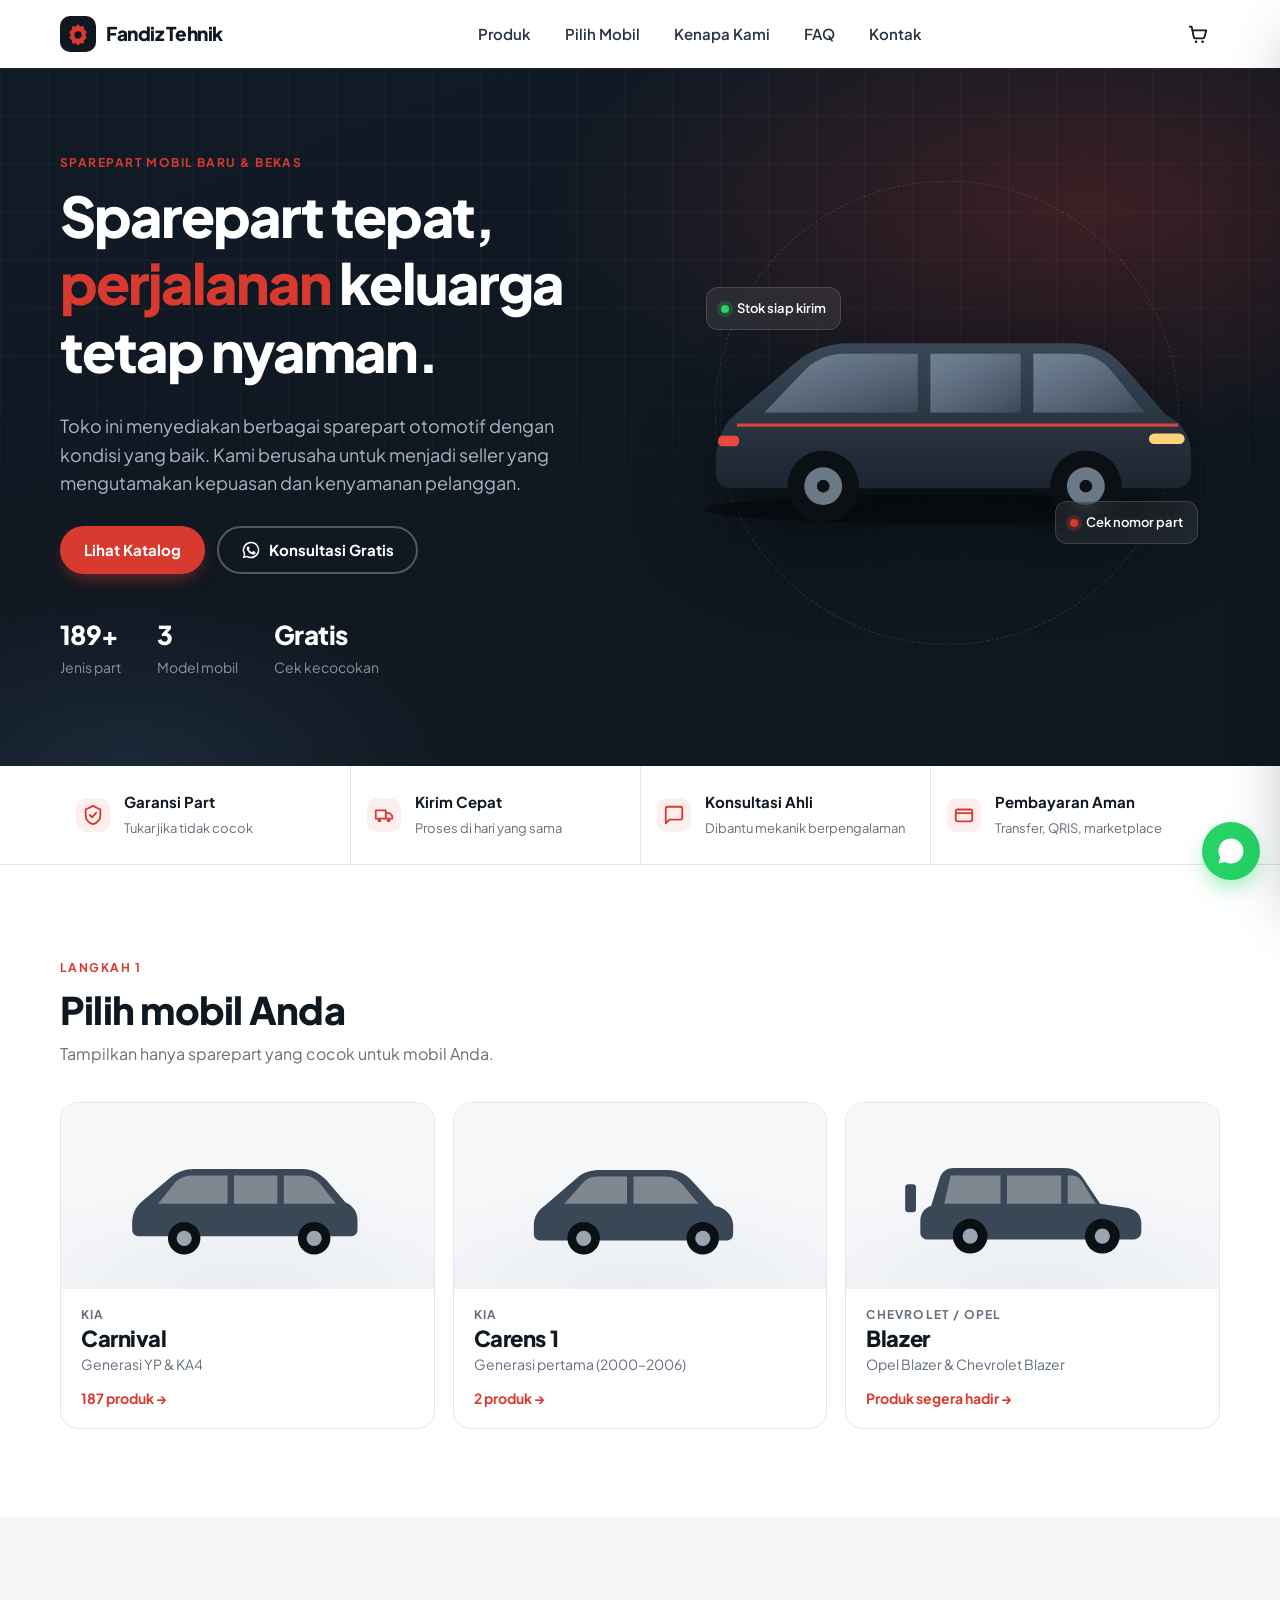
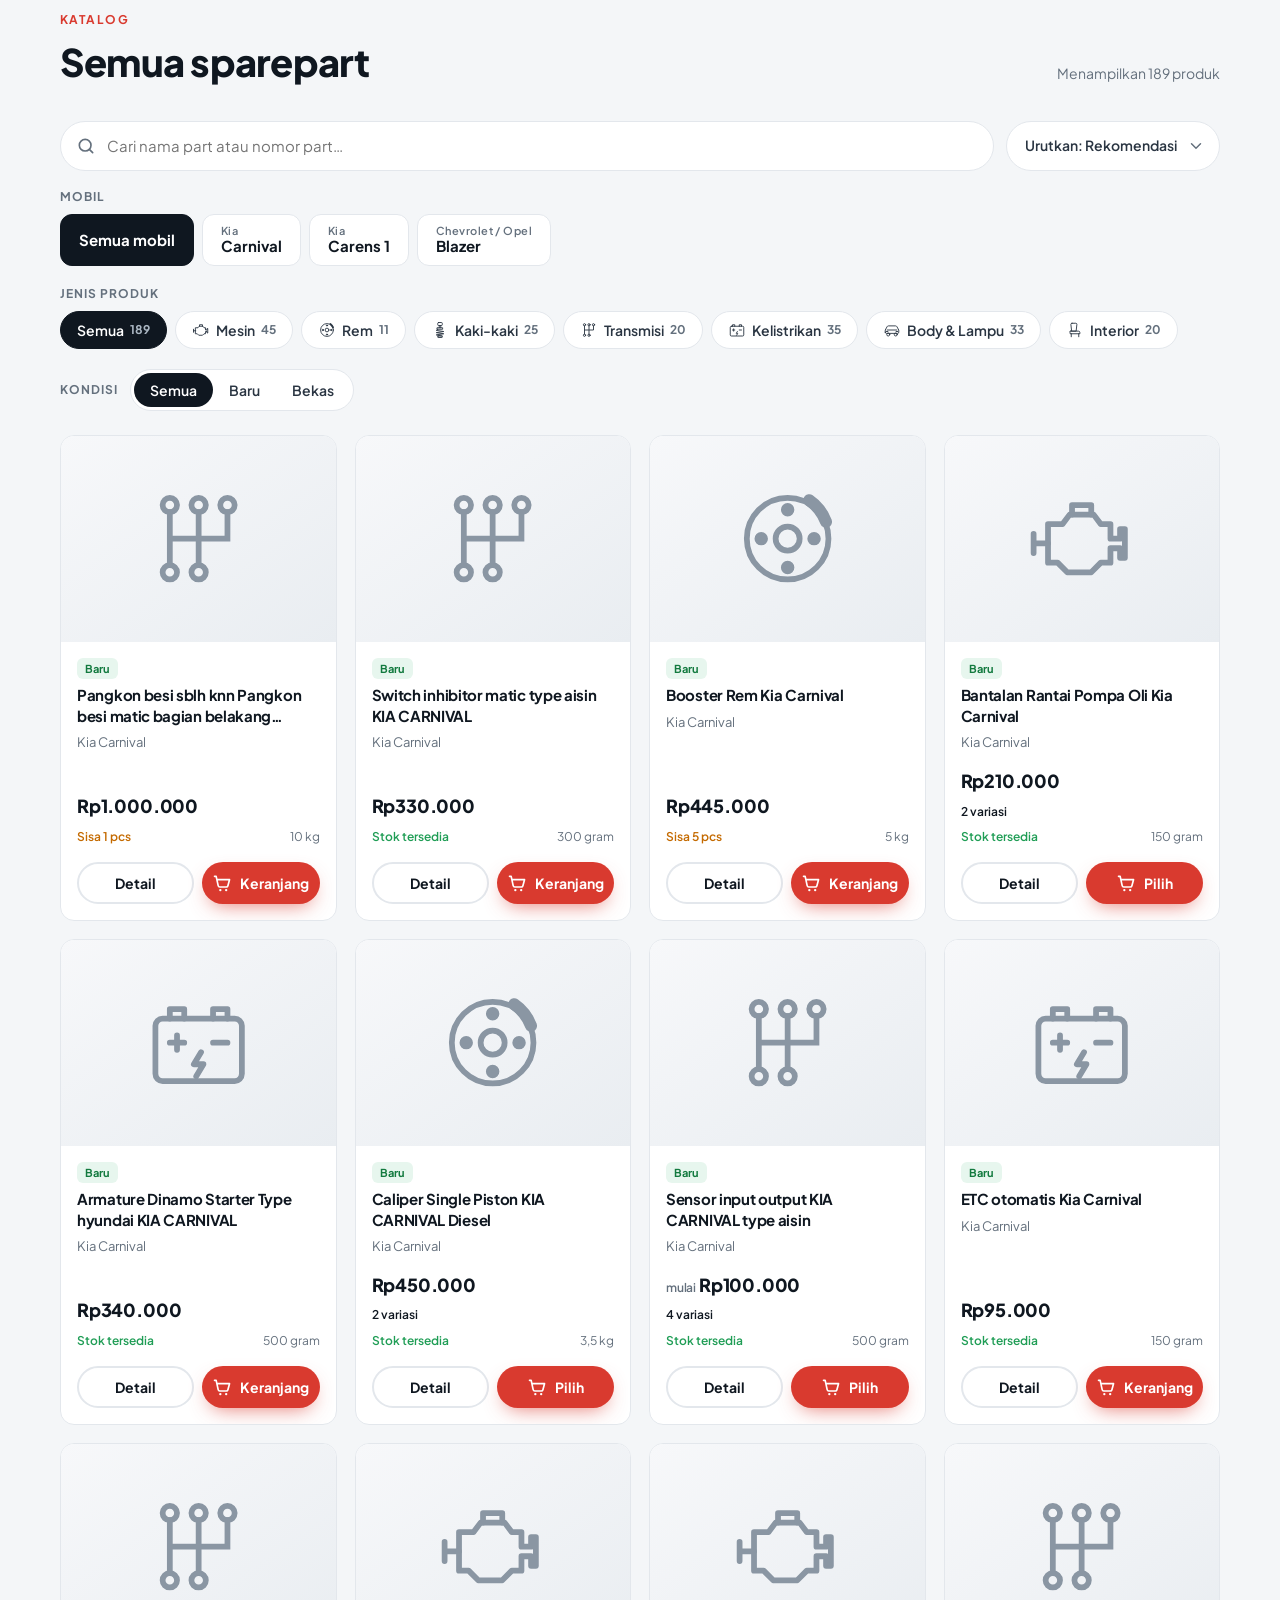
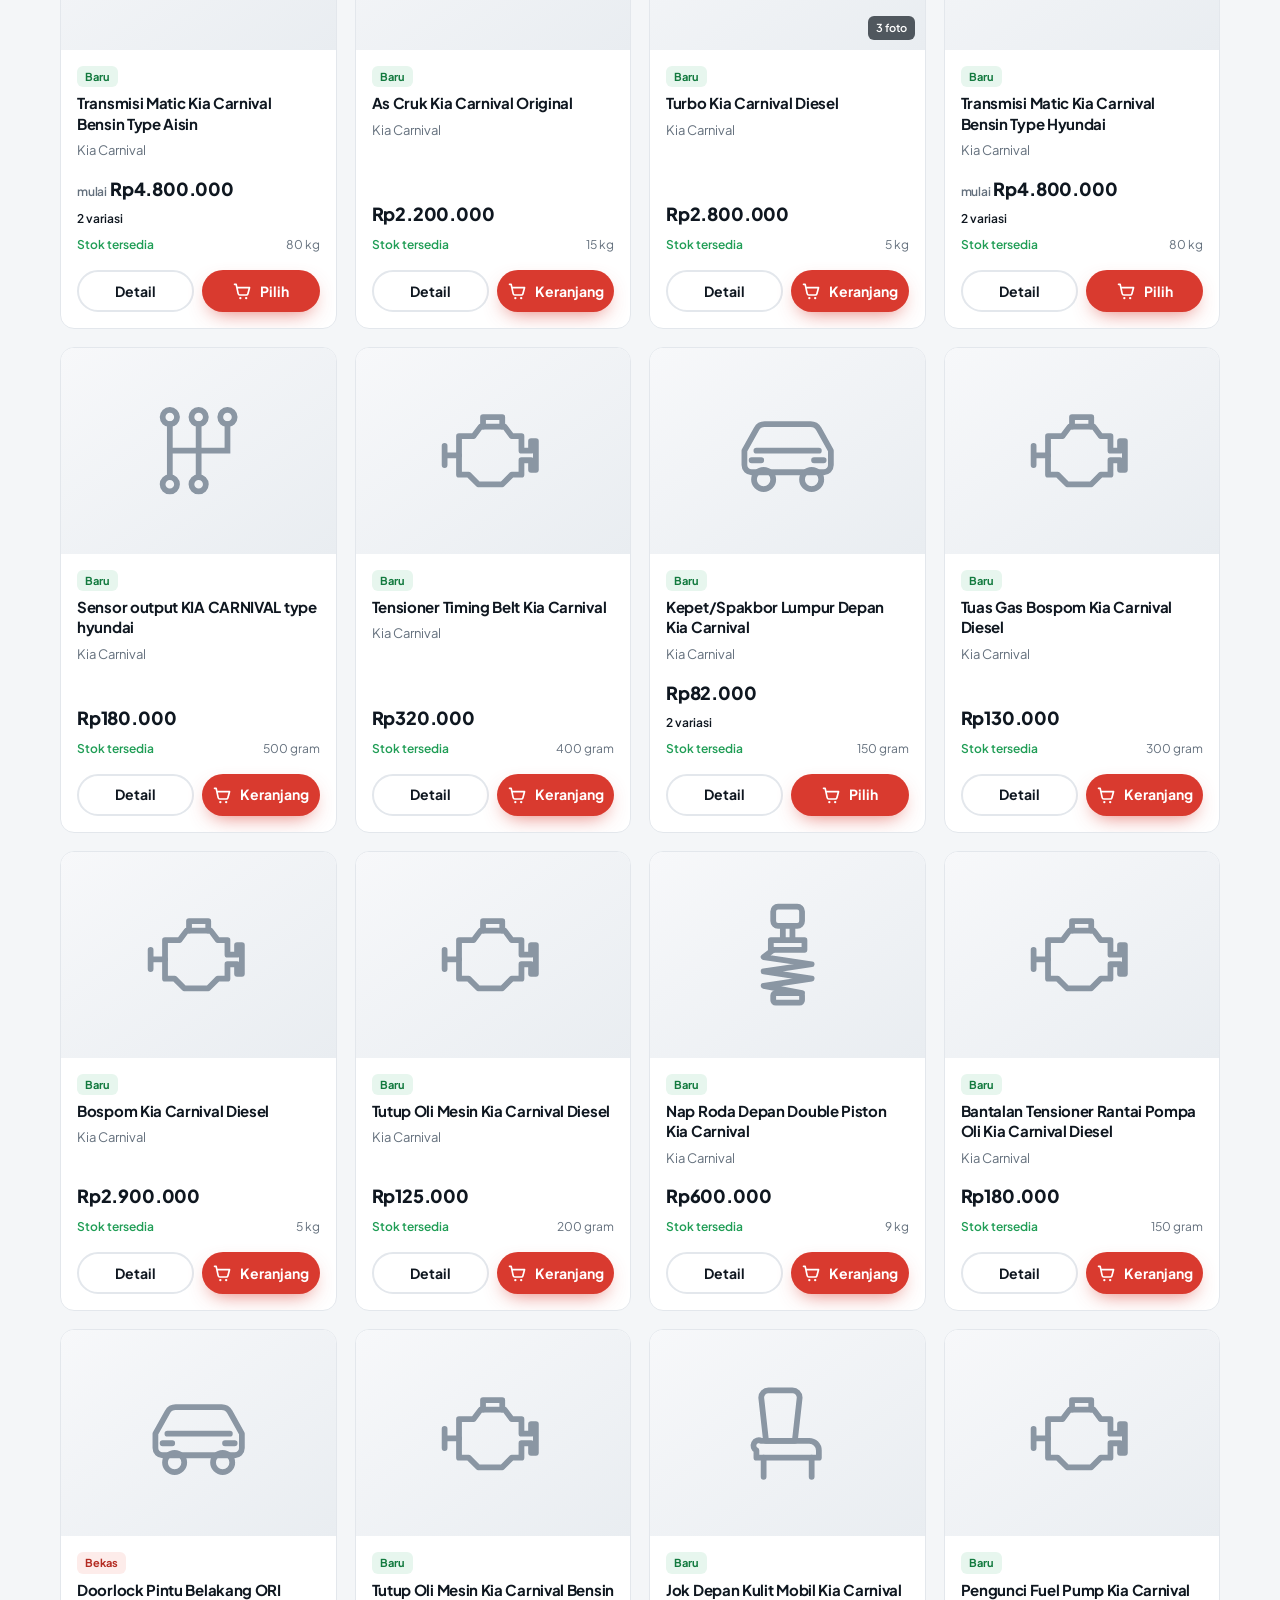
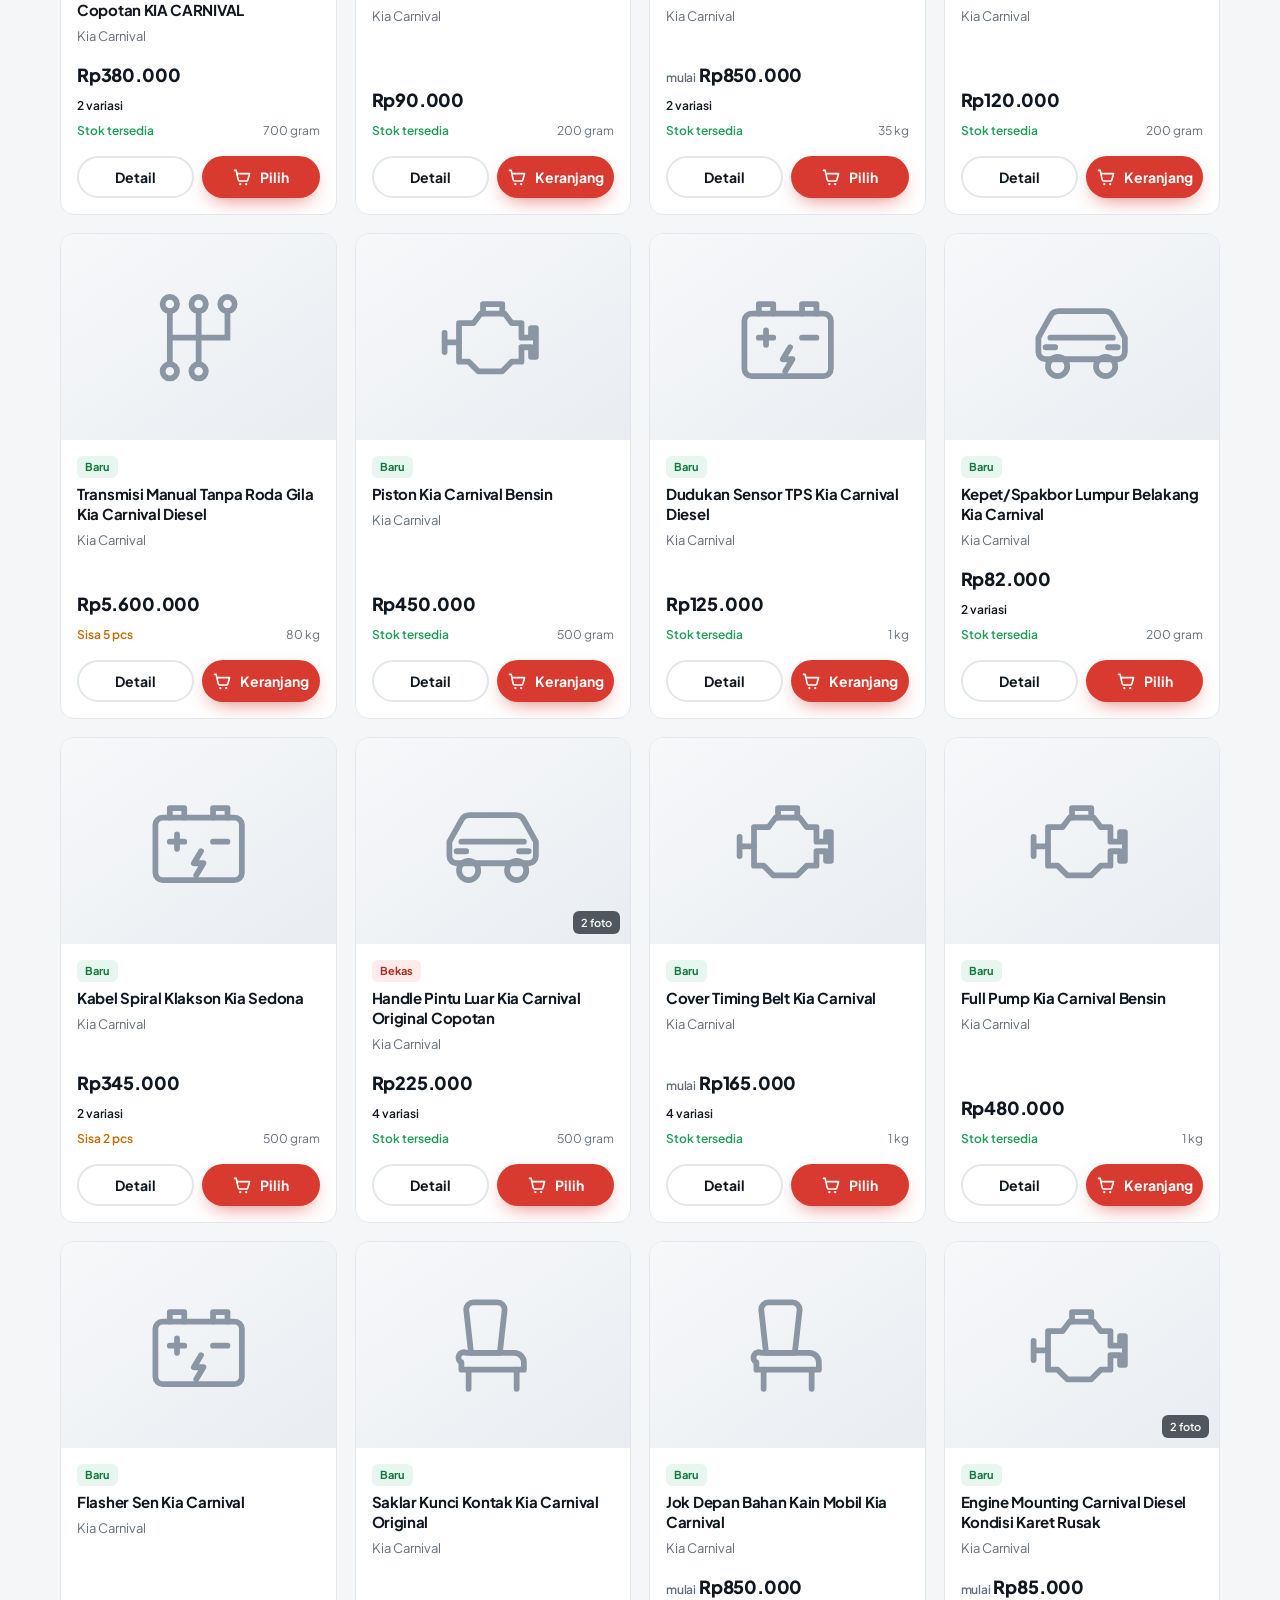
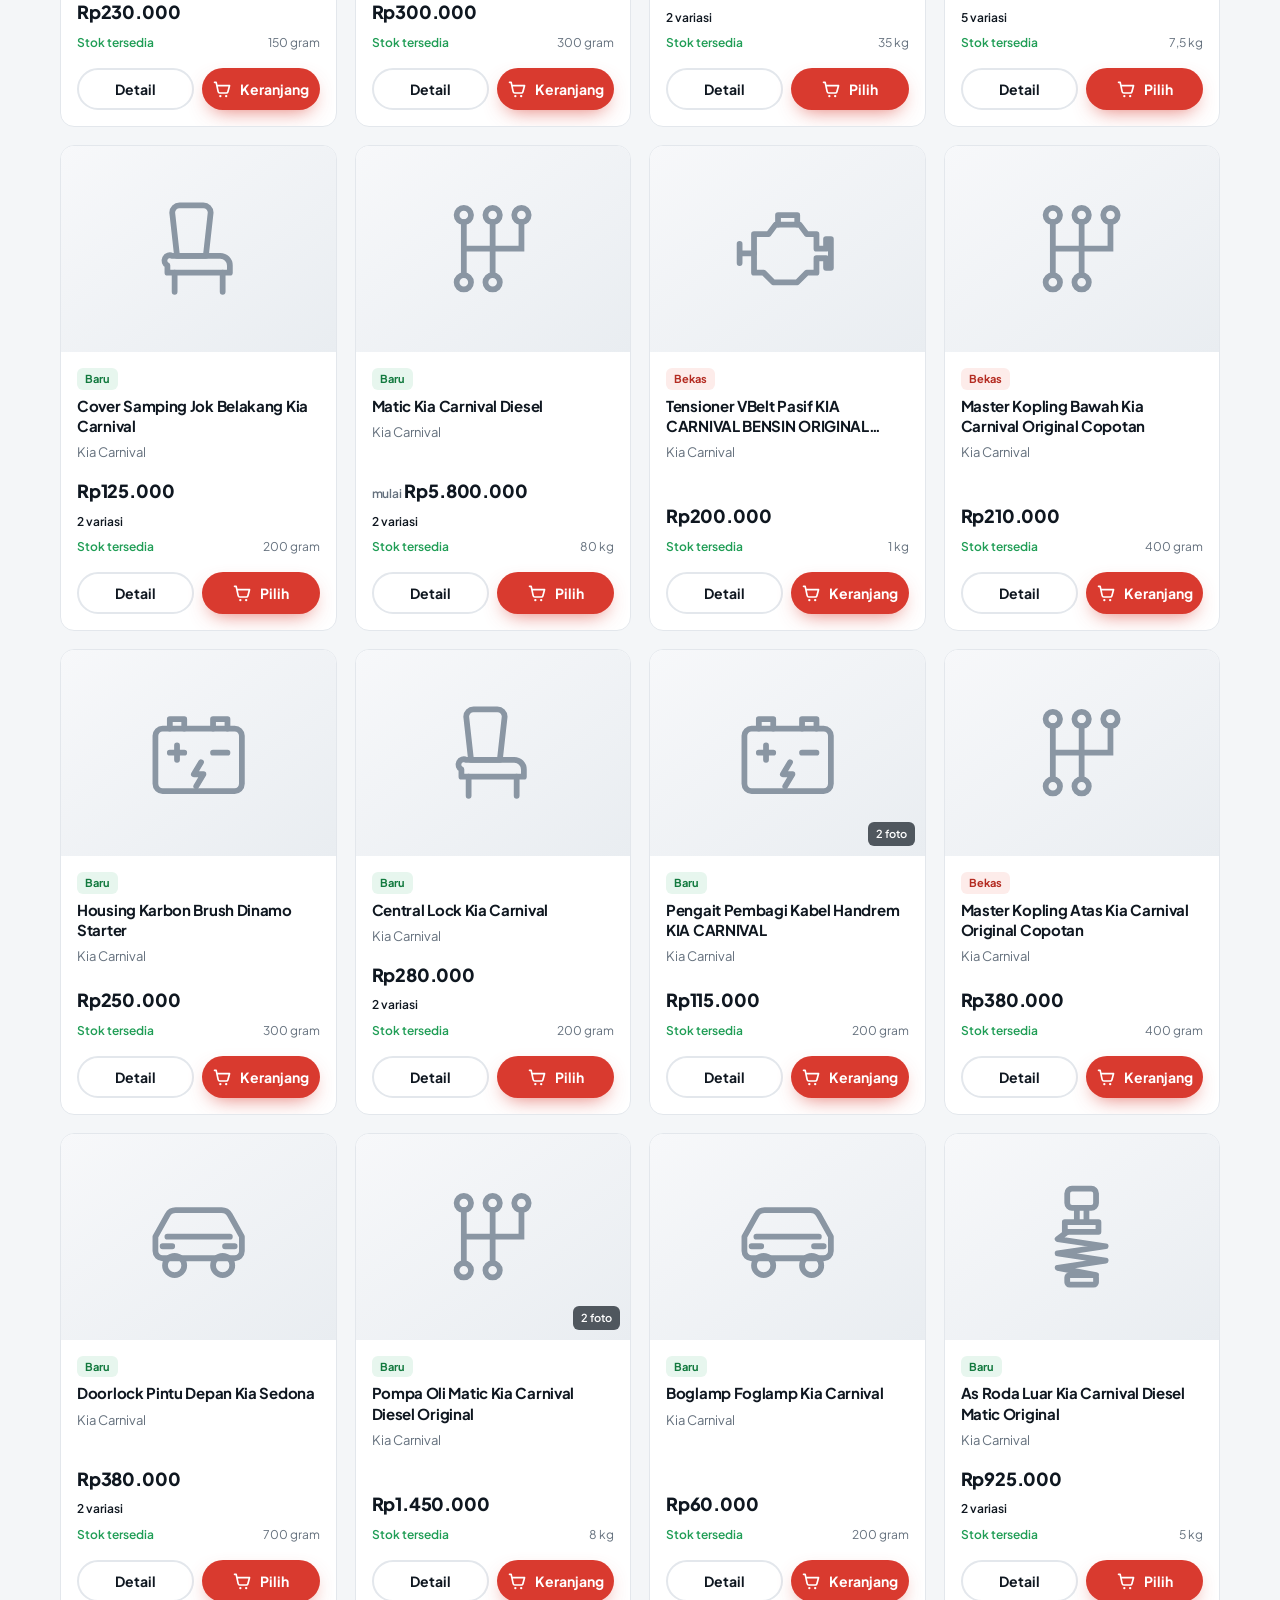
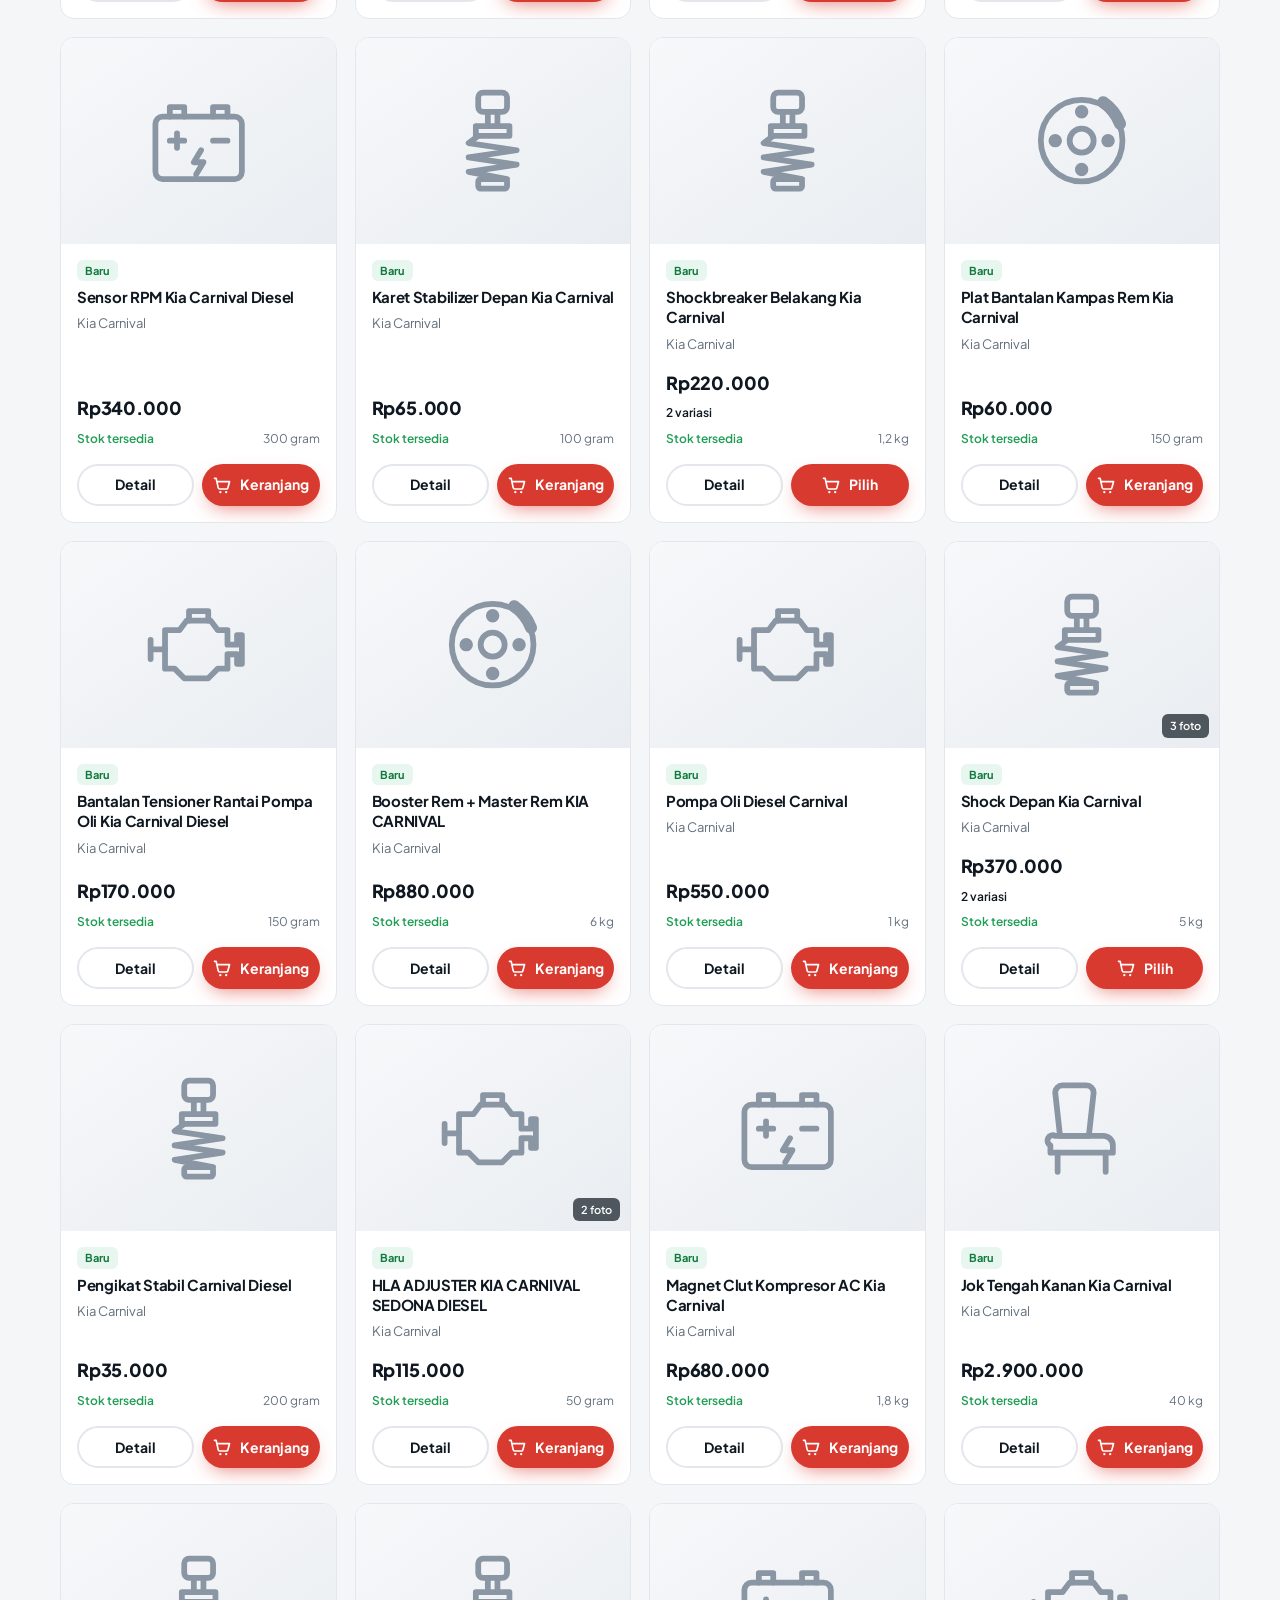
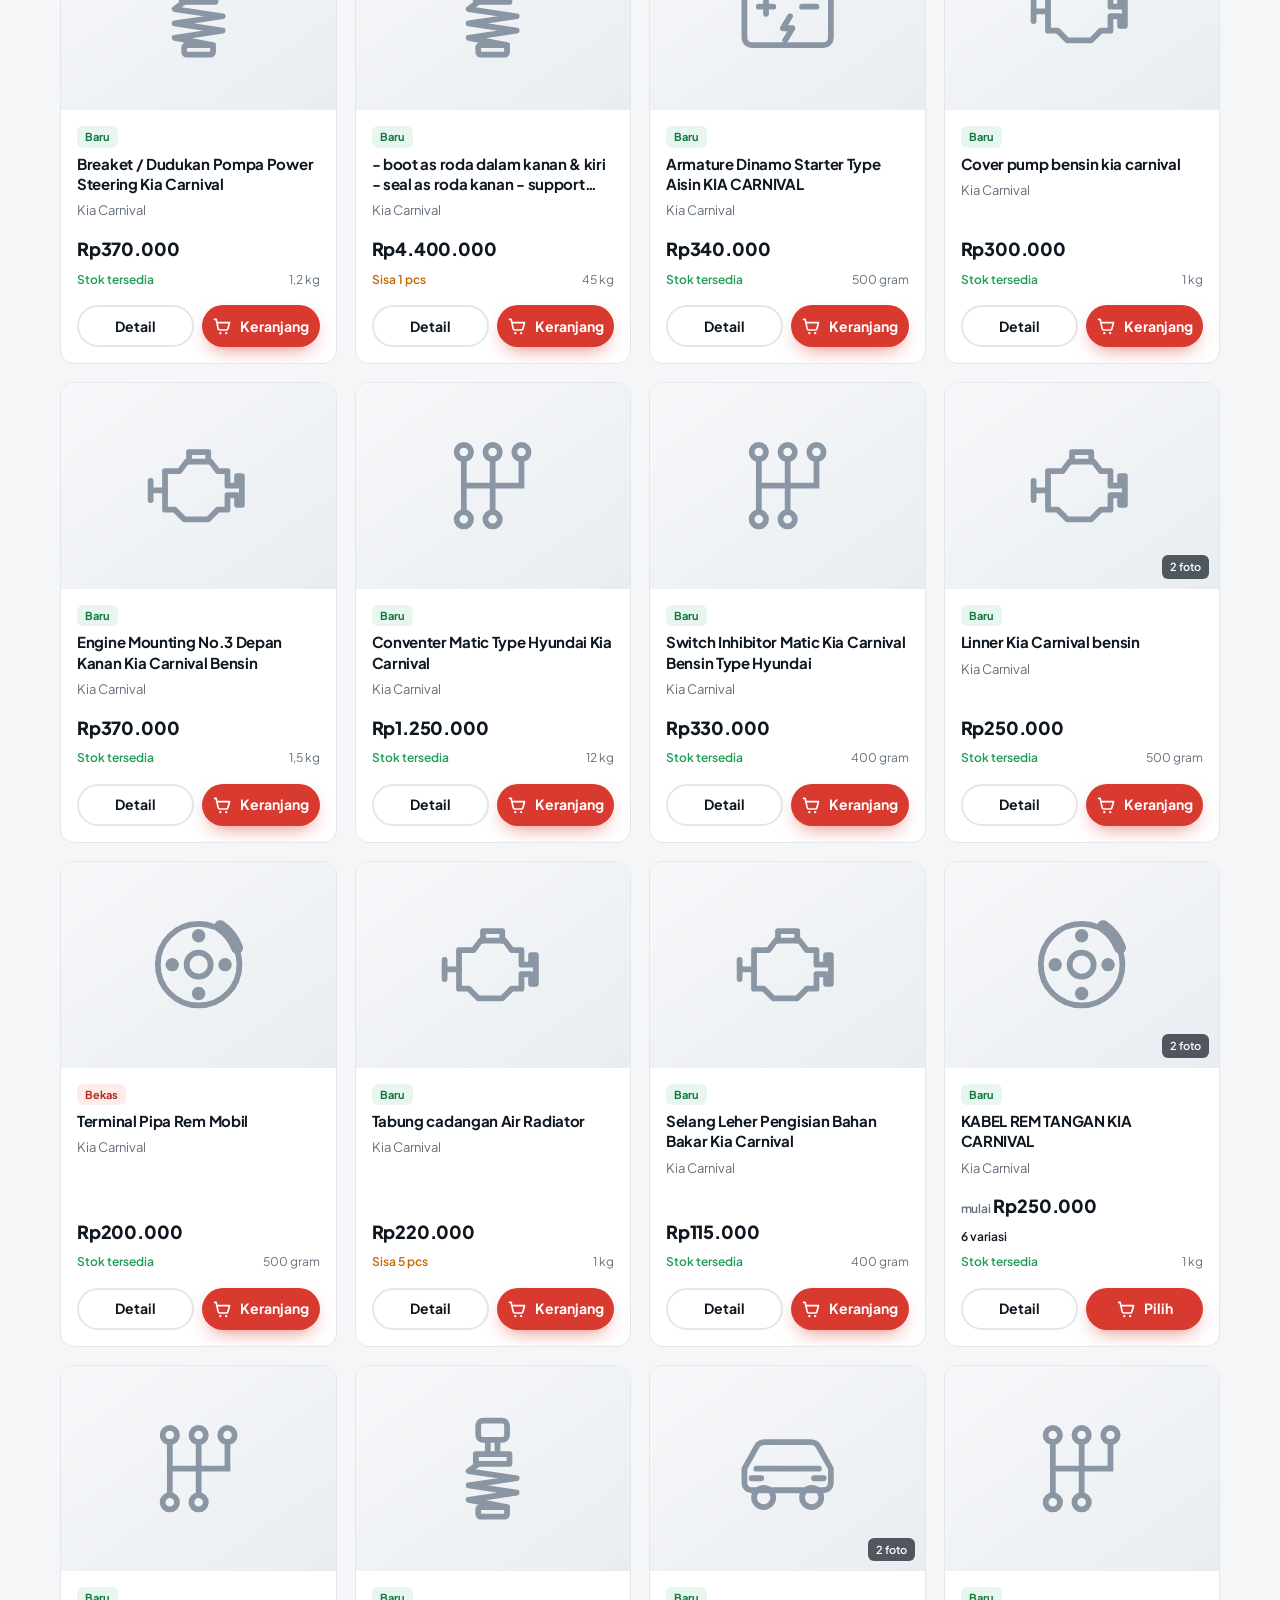
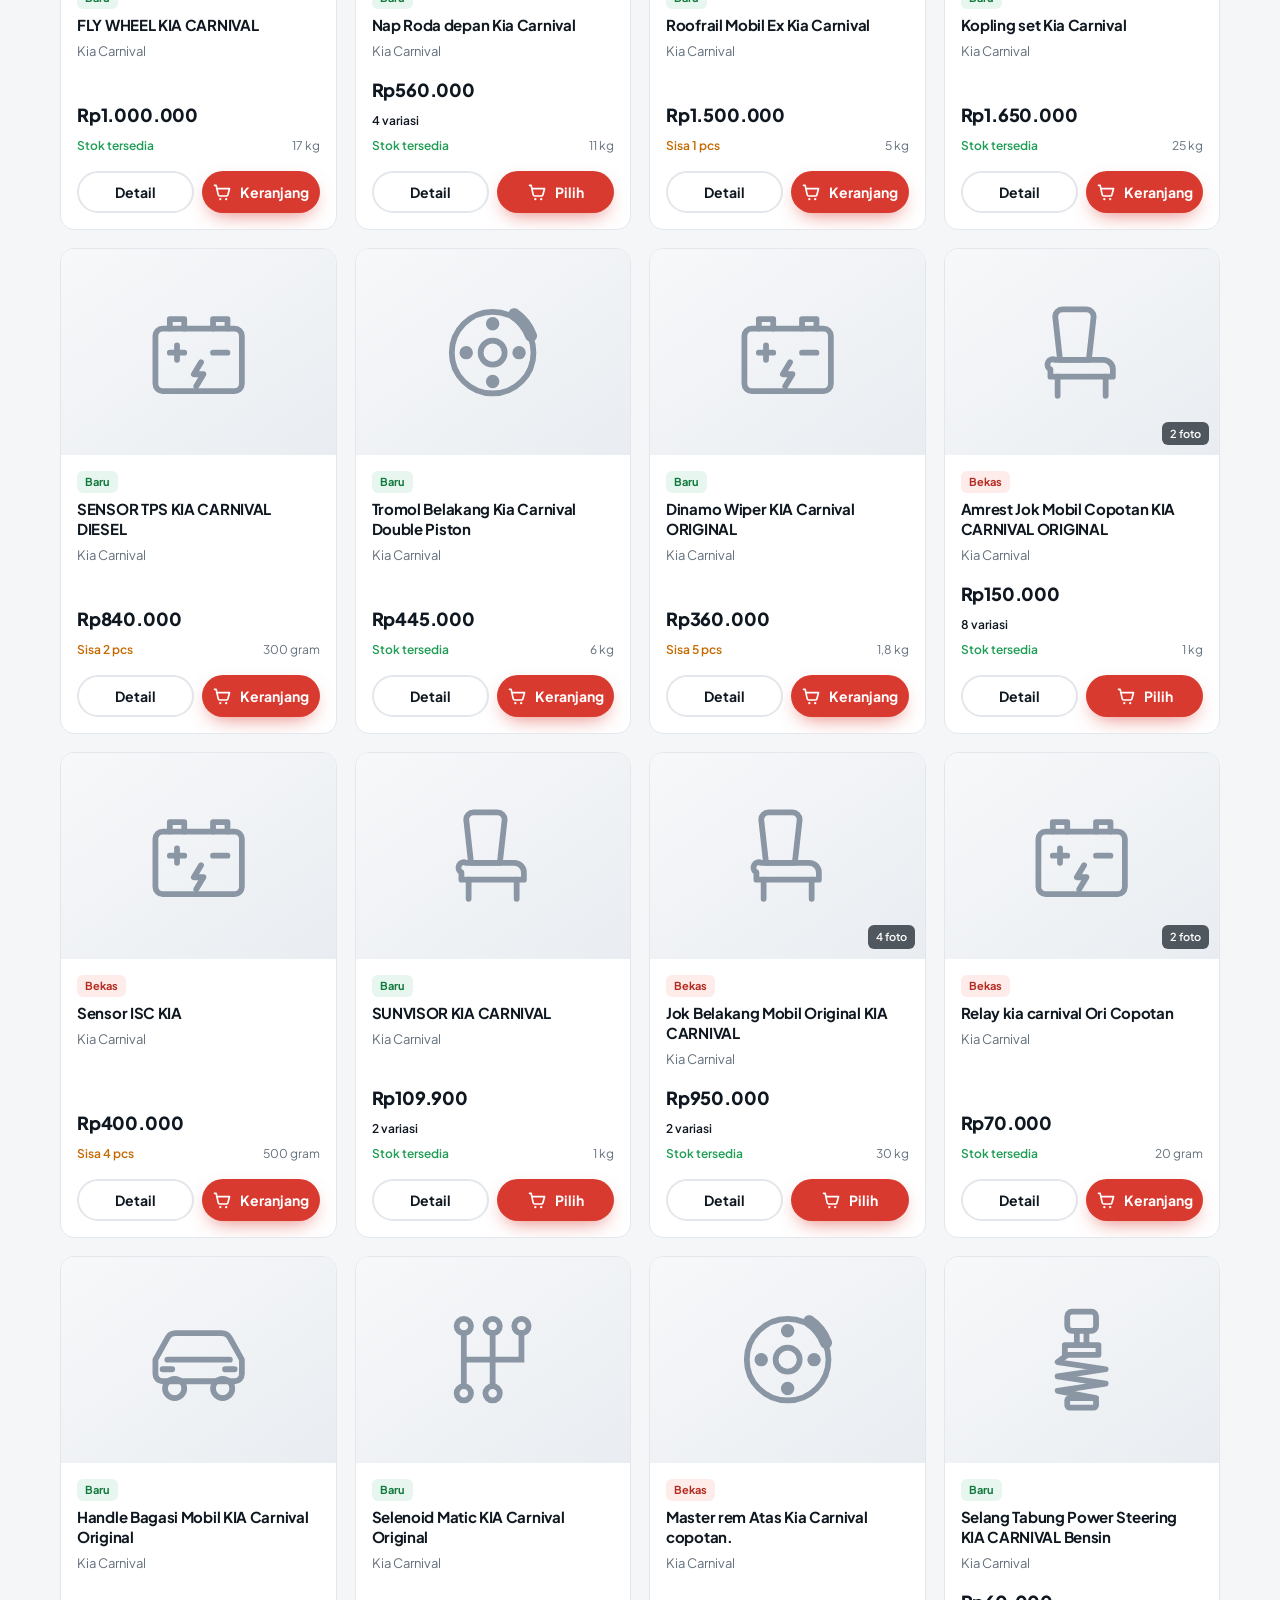
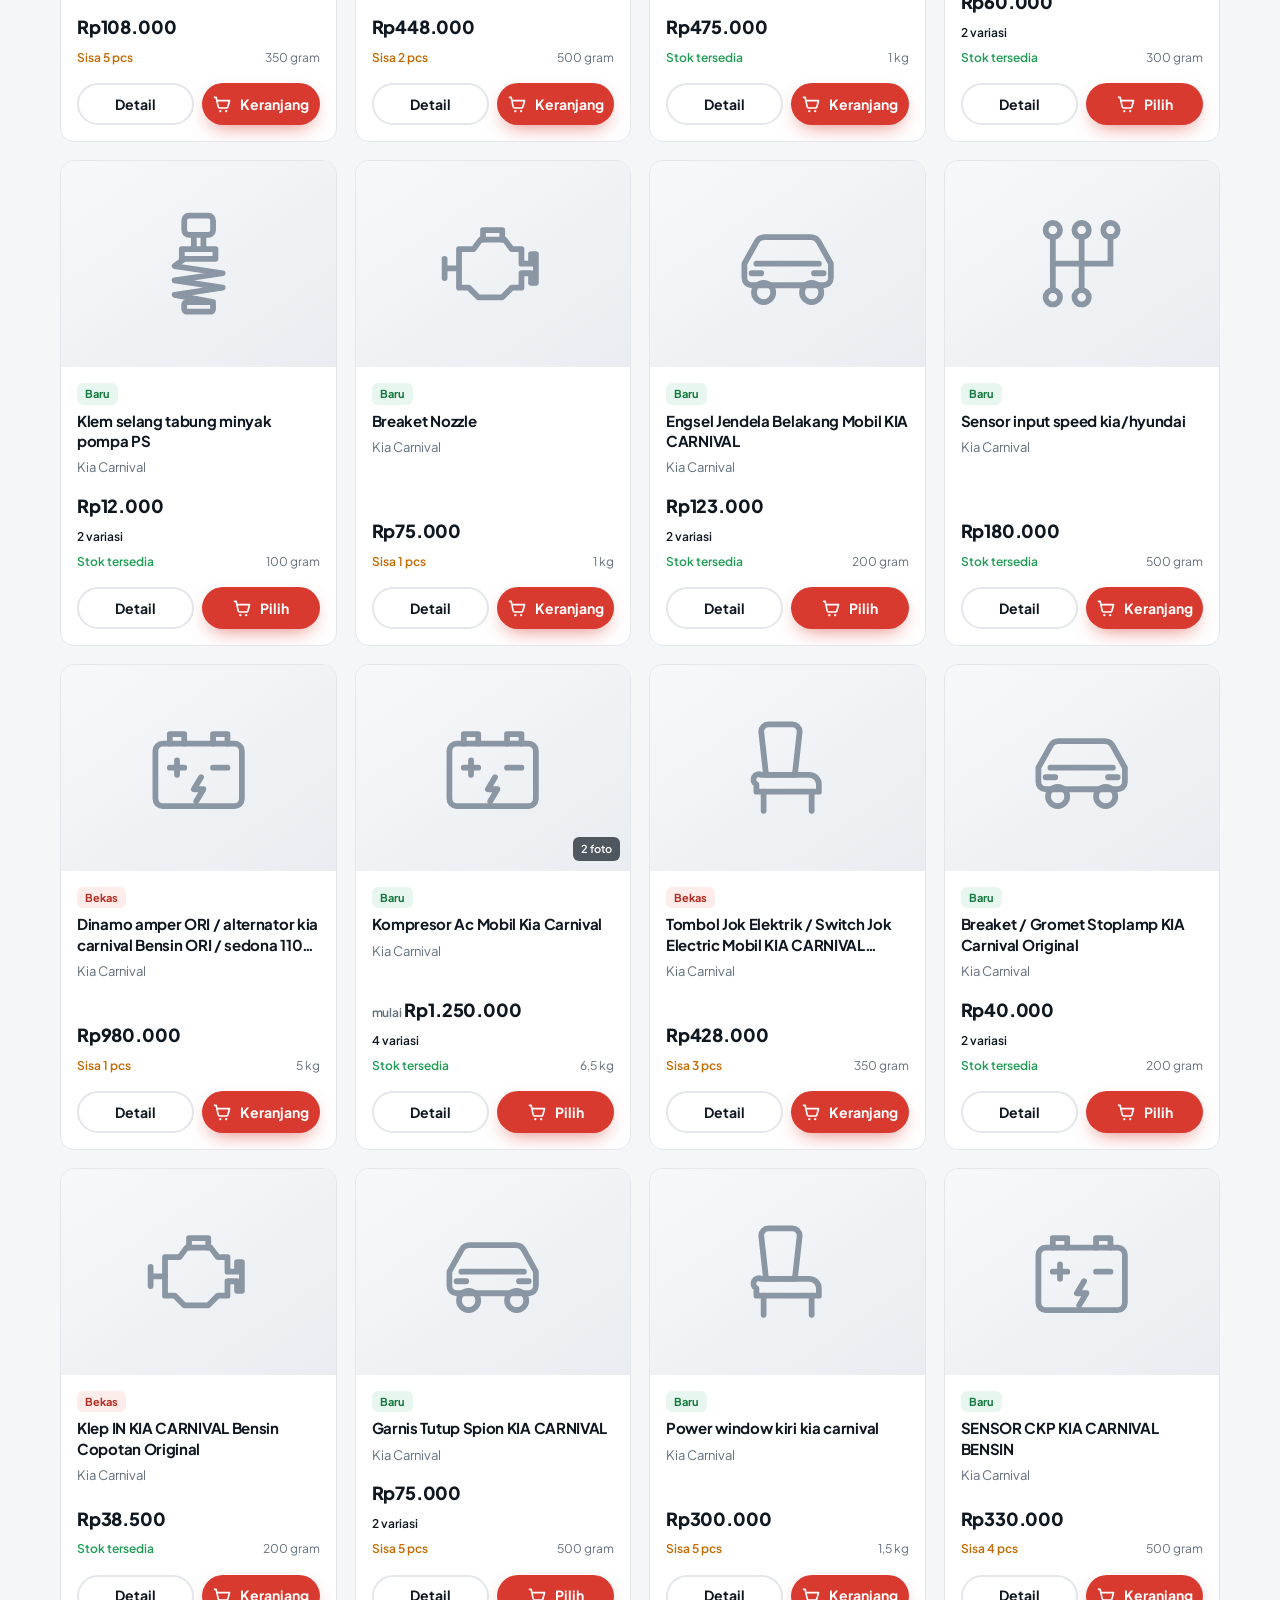
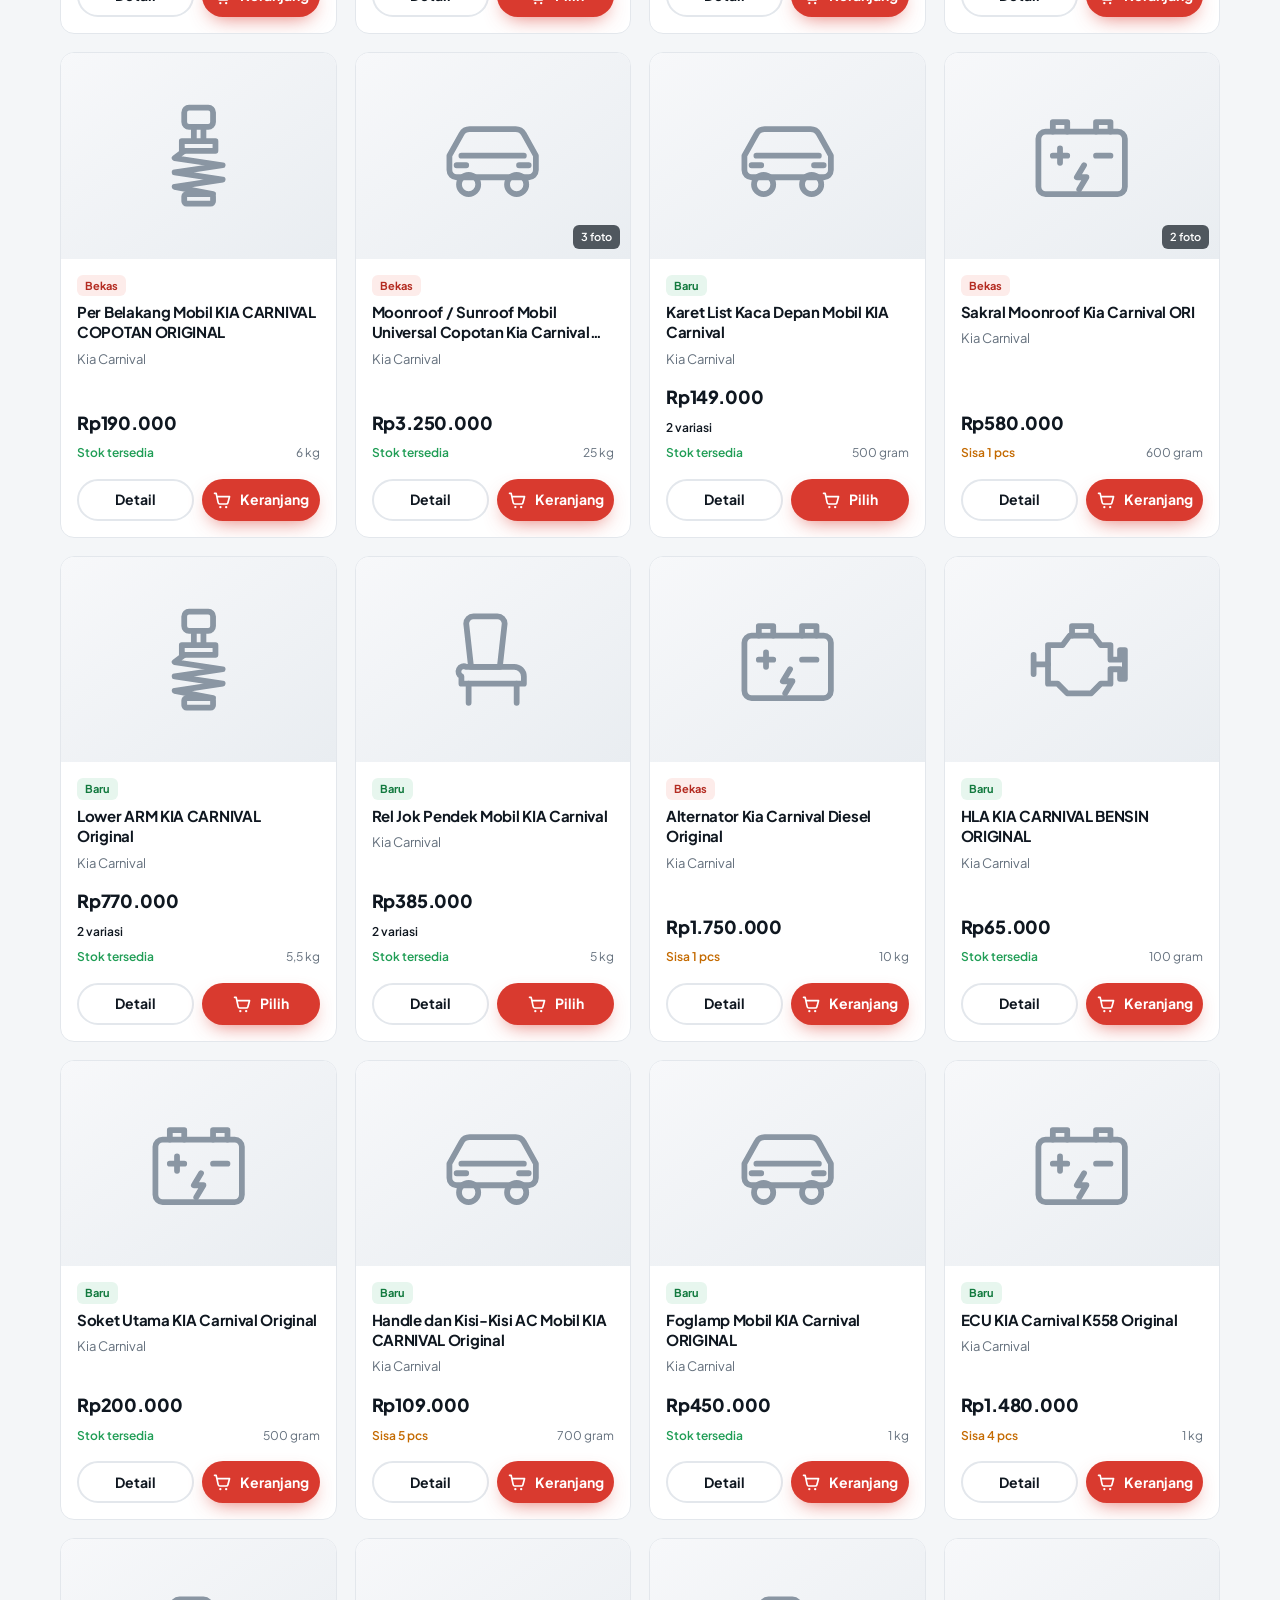
==== index.html @ 7835e60f "Ganti cara pembayaran: Transfer, QRIS, marketplace Co-Authored-By: Claude Opus 5.5 <noreply@anthropi" ====
<!DOCTYPE html>
<html lang="id">
<head>
  <meta charset="UTF-8" />
  <meta name="viewport" content="width=device-width, initial-scale=1.0" />
  <title>SparepartMobil — Sparepart Kia &amp; Chevrolet / Opel</title>
  <meta name="description" content="Toko sparepart mobil baru &amp; bekas untuk Kia Carnival, Kia Carens, dan Chevrolet / Opel Blazer. Kirim ke seluruh Indonesia, pesan mudah via WhatsApp." />
  <meta name="theme-color" content="#0f1720" />
  <link rel="preconnect" href="https://fonts.googleapis.com" />
  <link rel="preconnect" href="https://fonts.gstatic.com" crossorigin />
  <link href="https://fonts.googleapis.com/css2?family=Plus+Jakarta+Sans:wght@400;500;600;700;800&display=swap" rel="stylesheet" />
  <link rel="stylesheet" href="css/style.css" />
</head>
<body>

  <!-- ============ HEADER ============ -->
  <header class="header" id="header">
    <div class="container header__inner">
      <a href="#" class="logo" aria-label="Beranda">
        <span class="logo__mark">
          <svg viewBox="0 0 24 24" aria-hidden="true"><path d="M12 2l2.2 2.6 3.4-.5.5 3.4L20.7 9.7 19.4 12.9l1.3 3.2-2.6 2.2-.5 3.4-3.4-.5L12 23.8 9.8 21.2l-3.4.5-.5-3.4-2.6-2.2 1.3-3.2L3.3 9.7l2.6-2.2.5-3.4 3.4.5z" fill="currentColor"/><circle cx="12" cy="12.9" r="3.6" fill="#0f1720"/></svg>
        </span>
        <span class="logo__text" data-toko="nama"></span>
      </a>

      <nav class="nav" id="nav" aria-label="Navigasi utama">
        <a href="#produk">Produk</a>
        <a href="#mobil">Pilih Mobil</a>
        <a href="#keunggulan">Kenapa Kami</a>
        <a href="#faq">FAQ</a>
        <a href="#kontak">Kontak</a>
      </nav>

      <div class="header__actions">
        <button class="icon-btn" id="cartBtn" aria-label="Buka keranjang">
          <svg viewBox="0 0 24 24" aria-hidden="true"><path d="M3 4h2l2.4 11.2a2 2 0 002 1.6h7.7a2 2 0 002-1.5L21 8H6.2" fill="none" stroke="currentColor" stroke-width="2" stroke-linecap="round" stroke-linejoin="round"/><circle cx="10" cy="20.5" r="1.4" fill="currentColor"/><circle cx="17" cy="20.5" r="1.4" fill="currentColor"/></svg>
          <span class="badge" id="cartCount">0</span>
        </button>
        <button class="icon-btn menu-btn" id="menuBtn" aria-label="Buka menu" aria-expanded="false">
          <span></span><span></span><span></span>
        </button>
      </div>
    </div>
  </header>

  <main>
    <!-- ============ HERO ============ -->
    <section class="hero">
      <div class="container hero__inner">
        <div class="hero__content">
          <span class="eyebrow" data-toko="tagline"></span>
          <h1>Sparepart tepat, <span class="accent">perjalanan</span> keluarga tetap nyaman.</h1>
          <p class="hero__lead">Toko ini menyediakan berbagai sparepart otomotif dengan kondisi yang baik. Kami berusaha untuk menjadi seller yang mengutamakan kepuasan dan kenyamanan pelanggan.</p>
          <div class="hero__cta">
            <a href="#produk" class="btn btn--primary">Lihat Katalog</a>
            <a href="#" class="btn btn--ghost" data-wa="Halo, saya mau tanya kecocokan sparepart untuk mobil saya.">
              <svg viewBox="0 0 24 24" aria-hidden="true"><path fill="currentColor" d="M12 2a10 10 0 00-8.6 15.1L2 22l5-1.3A10 10 0 1012 2zm0 18.2a8.2 8.2 0 01-4.2-1.2l-.3-.2-3 .8.8-2.9-.2-.3A8.2 8.2 0 1112 20.2zm4.5-6.1c-.2-.1-1.5-.7-1.7-.8s-.4-.1-.6.1-.7.8-.8 1-.3.2-.5.1a6.7 6.7 0 01-3.3-2.9c-.3-.4.2-.4.7-1.3.1-.2 0-.3 0-.4l-.8-1.8c-.2-.5-.4-.4-.6-.4h-.5a1 1 0 00-.7.3 3 3 0 00-.9 2.2 5.2 5.2 0 001.1 2.7 11.8 11.8 0 004.5 4c1.7.7 2.3.8 3.2.6a2.7 2.7 0 001.8-1.2 2.2 2.2 0 00.1-1.2c0-.1-.2-.2-.5-.3z"/></svg>
              Konsultasi Gratis
            </a>
          </div>
          <ul class="hero__stats">
            <li><strong id="statProduk">20+</strong><span>Jenis part</span></li>
            <li><strong id="statMobil">3</strong><span>Model mobil</span></li>
            <li><strong>Gratis</strong><span>Cek kecocokan</span></li>
          </ul>
        </div>

        <div class="hero__visual" aria-hidden="true">
          <svg class="hero__car" viewBox="0 0 520 260">
            <defs>
              <linearGradient id="carBody" x1="0" x2="0" y1="0" y2="1">
                <stop offset="0" stop-color="#3a4756"/>
                <stop offset="1" stop-color="#1c2530"/>
              </linearGradient>
              <linearGradient id="glass" x1="0" x2="1" y1="0" y2="1">
                <stop offset="0" stop-color="#9fb3c8" stop-opacity=".55"/>
                <stop offset="1" stop-color="#3d4d5f" stop-opacity=".8"/>
              </linearGradient>
            </defs>
            <ellipse cx="260" cy="222" rx="230" ry="14" fill="#000" opacity=".35"/>
            <path d="M40 176c0-18 6-34 18-44l58-50c14-12 32-18 50-18h214c20 0 36 8 48 22l40 46c14 6 24 20 24 36v20c0 8-6 14-14 14H54c-8 0-14-6-14-14z" fill="url(#carBody)"/>
            <path d="M126 88c10-9 22-14 36-14h70v56H86z" fill="url(#glass)"/>
            <path d="M244 74h86v56h-86z" fill="url(#glass)"/>
            <path d="M342 74h40c14 0 26 6 34 16l32 40h-106z" fill="url(#glass)"/>
            <path d="M60 142h420" stroke="#e8483d" stroke-width="3" opacity=".9"/>
            <rect x="452" y="150" width="34" height="10" rx="5" fill="#ffd27a"/>
            <rect x="42" y="152" width="20" height="10" rx="4" fill="#e8483d"/>
            <circle cx="142" cy="200" r="34" fill="#0b1015"/><circle cx="142" cy="200" r="18" fill="#6b7885"/><circle cx="142" cy="200" r="6" fill="#0b1015"/>
            <circle cx="392" cy="200" r="34" fill="#0b1015"/><circle cx="392" cy="200" r="18" fill="#6b7885"/><circle cx="392" cy="200" r="6" fill="#0b1015"/>
          </svg>
          <div class="hero__chip hero__chip--1"><span class="dot"></span>Stok siap kirim</div>
          <div class="hero__chip hero__chip--2"><span class="dot dot--red"></span>Cek nomor part</div>
        </div>
      </div>
    </section>

    <!-- ============ TRUST BAR ============ -->
    <section class="trust">
      <div class="container trust__inner">
        <div class="trust__item">
          <svg viewBox="0 0 24 24"><path d="M12 2l8 4v6c0 5-3.4 8.7-8 10-4.6-1.3-8-5-8-10V6z" fill="none" stroke="currentColor" stroke-width="2" stroke-linejoin="round"/><path d="M8.5 12l2.5 2.5 4.5-5" fill="none" stroke="currentColor" stroke-width="2" stroke-linecap="round" stroke-linejoin="round"/></svg>
          <div><strong>Garansi Part</strong><span>Tukar jika tidak cocok</span></div>
        </div>
        <div class="trust__item">
          <svg viewBox="0 0 24 24"><path d="M3 7h11v9H3zM14 10h4l3 3v3h-7z" fill="none" stroke="currentColor" stroke-width="2" stroke-linejoin="round"/><circle cx="7" cy="18" r="2" fill="currentColor"/><circle cx="17" cy="18" r="2" fill="currentColor"/></svg>
          <div><strong>Kirim Cepat</strong><span>Proses di hari yang sama</span></div>
        </div>
        <div class="trust__item">
          <svg viewBox="0 0 24 24"><path d="M21 15a2 2 0 01-2 2H7l-4 4V5a2 2 0 012-2h14a2 2 0 012 2z" fill="none" stroke="currentColor" stroke-width="2" stroke-linejoin="round"/></svg>
          <div><strong>Konsultasi Ahli</strong><span>Dibantu mekanik berpengalaman</span></div>
        </div>
        <div class="trust__item">
          <svg viewBox="0 0 24 24"><rect x="3" y="6" width="18" height="13" rx="2" fill="none" stroke="currentColor" stroke-width="2"/><path d="M3 10h18" stroke="currentColor" stroke-width="2"/></svg>
          <div><strong>Pembayaran Aman</strong><span>Transfer, QRIS, marketplace</span></div>
        </div>
      </div>
    </section>

    <!-- ============ PILIH MOBIL ============ -->
    <section class="section" id="mobil">
      <div class="container">
        <div class="section__head">
          <span class="eyebrow">Langkah 1</span>
          <h2>Pilih mobil Anda</h2>
          <p class="section__sub">Tampilkan hanya sparepart yang cocok untuk mobil Anda.</p>
        </div>
        <div class="car-grid" id="carGrid"></div>
      </div>
    </section>

    <!-- ============ PRODUK ============ -->
    <section class="section section--alt" id="produk">
      <div class="container">
        <div class="section__head section__head--row">
          <div>
            <span class="eyebrow">Katalog</span>
            <h2 id="catalogTitle">Semua sparepart</h2>
          </div>
          <p class="result-info" id="resultInfo"></p>
        </div>

        <div class="toolbar">
          <label class="search">
            <svg viewBox="0 0 24 24" aria-hidden="true"><circle cx="11" cy="11" r="7" fill="none" stroke="currentColor" stroke-width="2"/><path d="M20 20l-4-4" stroke="currentColor" stroke-width="2" stroke-linecap="round"/></svg>
            <input type="search" id="searchInput" placeholder="Cari nama part atau nomor part…" autocomplete="off" />
          </label>
          <select id="sortSelect" class="select" aria-label="Urutkan">
            <option value="default">Urutkan: Rekomendasi</option>
            <option value="harga-asc">Harga terendah</option>
            <option value="harga-desc">Harga tertinggi</option>
            <option value="nama">Nama A–Z</option>
          </select>
        </div>

        <div class="filter-block">
          <span class="filter-label">Mobil</span>
          <div class="car-tabs" id="carTabs" role="tablist" aria-label="Filter mobil"></div>
        </div>
        <div class="filter-block">
          <span class="filter-label">Jenis produk</span>
          <div class="chips" id="filterChips" role="tablist" aria-label="Filter jenis produk"></div>
        </div>
        <div class="filter-block filter-block--inline">
          <span class="filter-label">Kondisi</span>
          <div class="seg" id="kondisiSeg">
            <button class="seg__btn is-active" data-kondisi="semua">Semua</button>
            <button class="seg__btn" data-kondisi="Baru">Baru</button>
            <button class="seg__btn" data-kondisi="Bekas">Bekas</button>
          </div>
        </div>

        <div class="product-grid" id="productGrid"></div>

        <div class="empty" id="emptyState" hidden>
          <svg viewBox="0 0 24 24" aria-hidden="true"><circle cx="11" cy="11" r="7" fill="none" stroke="currentColor" stroke-width="1.6"/><path d="M20 20l-4-4M8.5 11h5" stroke="currentColor" stroke-width="1.6" stroke-linecap="round"/></svg>
          <h3 id="emptyTitle">Part tidak ditemukan</h3>
          <p id="emptyText">Belum ada di katalog? Kami bisa bantu carikan.</p>
          <a href="#" class="btn btn--primary" data-wa="Halo, saya mencari sparepart yang tidak ada di katalog:">Tanya via WhatsApp</a>
        </div>
      </div>
    </section>

    <!-- ============ KEUNGGULAN ============ -->
    <section class="section" id="keunggulan">
      <div class="container">
        <div class="section__head">
          <span class="eyebrow">Kenapa belanja di sini</span>
          <h2>Spesialis beberapa model, jadi paham betul</h2>
        </div>
        <div class="features">
          <article class="feature">
            <span class="feature__num">01</span>
            <h3>Fokus pada model tertentu</h3>
            <p>Kami tidak menjual part untuk semua mobil. Fokus kami membuat stok lebih lengkap dan rekomendasi lebih akurat.</p>
          </article>
          <article class="feature">
            <span class="feature__num">02</span>
            <h3>Baru & Bekas</h3>
            <p>Tersedia part baru (original, OEM, aftermarket) dan part bekas/copotan yang sudah dicek. Kondisi dijelaskan jujur.</p>
          </article>
          <article class="feature">
            <span class="feature__num">03</span>
            <h3>Packing Aman</h3>
            <p>Part dikemas berlapis, kayu untuk barang pecah belah seperti lampu dan kaca. Asuransi pengiriman tersedia.</p>
          </article>
        </div>
      </div>
    </section>

    <!-- ============ CARA PESAN ============ -->
    <section class="section section--dark">
      <div class="container">
        <div class="section__head section__head--light">
          <span class="eyebrow">Cara pesan</span>
          <h2>Tiga langkah, part sampai di rumah</h2>
        </div>
        <ol class="steps">
          <li><span>1</span><h3>Pilih part</h3><p>Masukkan part ke keranjang atau tanyakan langsung jika belum yakin.</p></li>
          <li><span>2</span><h3>Kirim pesanan</h3><p>Klik "Pesan via WhatsApp". Daftar belanja otomatis terkirim ke admin.</p></li>
          <li><span>3</span><h3>Bayar & terima</h3><p>Admin konfirmasi stok & ongkir, Anda bayar, barang dikirim dengan nomor resi.</p></li>
        </ol>
      </div>
    </section>

    <!-- ============ FAQ ============ -->
    <section class="section" id="faq">
      <div class="container container--narrow">
        <div class="section__head">
          <span class="eyebrow">FAQ</span>
          <h2>Pertanyaan yang sering diajukan</h2>
        </div>
        <div class="faq">
          <details>
            <summary>Apa beda part Original, OEM, dan Aftermarket?</summary>
            <p><strong>Original</strong> adalah part resmi berlogo pabrikan. <strong>OEM</strong> dibuat oleh pabrik pemasok yang sama namun tanpa logo pabrikan, kualitas setara dengan harga lebih hemat. <strong>Aftermarket</strong> diproduksi merek lain dengan spesifikasi yang sesuai.</p>
          </details>
          <details>
            <summary>Apakah part bekas bergaransi?</summary>
            <p>Part bekas (copotan) sudah kami cek fungsinya sebelum dijual. Lama garansi tertera di spesifikasi masing-masing produk.</p>
          </details>
          <details>
            <summary>Bagaimana memastikan part cocok dengan mobil saya?</summary>
            <p>Kirimkan nomor rangka (VIN) atau foto STNK lewat WhatsApp. Kami cek nomor part yang sesuai sebelum barang dikirim.</p>
          </details>
          <details>
            <summary>Apakah bisa kirim ke luar kota?</summary>
            <p>Bisa. Kami mengirim ke seluruh Indonesia melalui ekspedisi pilihan, termasuk kargo untuk barang besar.</p>
          </details>
          <details>
            <summary>Bagaimana jika part yang diterima tidak cocok?</summary>
            <p>Selama part belum dipasang dan kemasan utuh, dapat ditukar dalam 7 hari setelah barang diterima.</p>
          </details>
          <details>
            <summary>Apakah melayani pemasangan?</summary>
            <p>Untuk area Pekalongan dan sekitarnya kami dapat membantu merekomendasikan bengkel. Hubungi admin untuk info lebih lanjut.</p>
          </details>
        </div>
      </div>
    </section>

    <!-- ============ CTA / KONTAK ============ -->
    <section class="section section--alt" id="kontak">
      <div class="container">
        <div class="contact">
          <div class="contact__info">
            <span class="eyebrow">Hubungi kami</span>
            <h2>Masih bingung pilih part?</h2>
            <p>Ceritakan keluhan mobil Anda, kami bantu tentukan part yang dibutuhkan.</p>
            <ul class="contact__list">
              <li><svg viewBox="0 0 24 24"><path d="M12 22s7-6.3 7-12a7 7 0 10-14 0c0 5.7 7 12 7 12z" fill="none" stroke="currentColor" stroke-width="2"/><circle cx="12" cy="10" r="2.5" fill="currentColor"/></svg><span data-toko="alamat"></span></li>
              <li><svg viewBox="0 0 24 24"><circle cx="12" cy="12" r="9" fill="none" stroke="currentColor" stroke-width="2"/><path d="M12 7v5l3 2" fill="none" stroke="currentColor" stroke-width="2" stroke-linecap="round"/></svg><span data-toko="jamBuka"></span></li>
              <li><svg viewBox="0 0 24 24"><path d="M5 4h4l2 5-2.5 1.5a11 11 0 005 5L15 13l5 2v4a2 2 0 01-2 2A16 16 0 013 6a2 2 0 012-2z" fill="none" stroke="currentColor" stroke-width="2" stroke-linejoin="round"/></svg><span data-toko="telepon"></span></li>
              <li><svg viewBox="0 0 24 24"><rect x="3" y="5" width="18" height="14" rx="2" fill="none" stroke="currentColor" stroke-width="2"/><path d="M3 7l9 6 9-6" fill="none" stroke="currentColor" stroke-width="2"/></svg><span data-toko="email"></span></li>
            </ul>
          </div>
          <div class="contact__card">
            <h3>Chat dengan admin</h3>
            <p>Respon rata-rata di bawah 10 menit pada jam kerja.</p>
            <a href="#" class="btn btn--wa btn--block" data-wa="Halo, saya ingin bertanya tentang sparepart mobil.">
              <svg viewBox="0 0 24 24" aria-hidden="true"><path fill="currentColor" d="M12 2a10 10 0 00-8.6 15.1L2 22l5-1.3A10 10 0 1012 2zm4.5 12.1c-.2-.1-1.5-.7-1.7-.8s-.4-.1-.6.1-.7.8-.8 1-.3.2-.5.1a6.7 6.7 0 01-3.3-2.9c-.3-.4.2-.4.7-1.3.1-.2 0-.3 0-.4l-.8-1.8c-.2-.5-.4-.4-.6-.4h-.5a1 1 0 00-.7.3 3 3 0 00-.9 2.2 5.2 5.2 0 001.1 2.7 11.8 11.8 0 004.5 4c1.7.7 2.3.8 3.2.6a2.7 2.7 0 001.8-1.2 2.2 2.2 0 00.1-1.2c0-.1-.2-.2-.5-.3z"/></svg>
              Chat WhatsApp
            </a>
            <a href="#" class="btn btn--outline btn--block" id="mapsLink" target="_blank" rel="noopener">Lihat Lokasi di Maps</a>
          </div>
        </div>
      </div>
    </section>
  </main>

  <!-- ============ FOOTER ============ -->
  <footer class="footer">
    <div class="container footer__inner">
      <div>
        <a href="#" class="logo logo--light">
          <span class="logo__mark"><svg viewBox="0 0 24 24" aria-hidden="true"><path d="M12 2l2.2 2.6 3.4-.5.5 3.4L20.7 9.7 19.4 12.9l1.3 3.2-2.6 2.2-.5 3.4-3.4-.5L12 23.8 9.8 21.2l-3.4.5-.5-3.4-2.6-2.2 1.3-3.2L3.3 9.7l2.6-2.2.5-3.4 3.4.5z" fill="currentColor"/><circle cx="12" cy="12.9" r="3.6" fill="#0f1720"/></svg></span>
          <span class="logo__text" data-toko="nama"></span>
        </a>
        <p class="footer__tag" data-toko="tagline"></p>
      </div>
      <nav class="footer__nav" aria-label="Footer">
        <a href="#produk">Produk</a>
        <a href="#faq">FAQ</a>
        <a href="#kontak">Kontak</a>
        <a href="#" id="igLink" target="_blank" rel="noopener">Instagram</a>
      </nav>
    </div>
    <div class="container footer__bottom">
      <p>© <span id="year"></span> <span data-toko="nama"></span>. Semua hak dilindungi.</p>
      <p class="footer__note">Kia, Chevrolet, Opel, dan nama model mobil adalah merek dagang milik pemiliknya masing-masing. Toko ini bukan dealer resmi.</p>
    </div>
  </footer>

  <!-- Floating WhatsApp -->
  <a href="#" class="wa-float" data-wa="Halo, saya ingin bertanya tentang sparepart mobil." aria-label="Chat WhatsApp">
    <svg viewBox="0 0 24 24" aria-hidden="true"><path fill="currentColor" d="M12 2a10 10 0 00-8.6 15.1L2 22l5-1.3A10 10 0 1012 2zm4.5 12.1c-.2-.1-1.5-.7-1.7-.8s-.4-.1-.6.1-.7.8-.8 1-.3.2-.5.1a6.7 6.7 0 01-3.3-2.9c-.3-.4.2-.4.7-1.3.1-.2 0-.3 0-.4l-.8-1.8c-.2-.5-.4-.4-.6-.4h-.5a1 1 0 00-.7.3 3 3 0 00-.9 2.2 5.2 5.2 0 001.1 2.7 11.8 11.8 0 004.5 4c1.7.7 2.3.8 3.2.6a2.7 2.7 0 001.8-1.2 2.2 2.2 0 00.1-1.2c0-.1-.2-.2-.5-.3z"/></svg>
  </a>

  <!-- ============ CART DRAWER ============ -->
  <div class="overlay" id="overlay" hidden></div>
  <aside class="drawer" id="cartDrawer" aria-label="Keranjang belanja" aria-hidden="true">
    <div class="drawer__head">
      <h3>Keranjang</h3>
      <button class="icon-btn" id="cartClose" aria-label="Tutup keranjang">
        <svg viewBox="0 0 24 24"><path d="M6 6l12 12M18 6L6 18" stroke="currentColor" stroke-width="2" stroke-linecap="round"/></svg>
      </button>
    </div>
    <div class="drawer__body" id="cartItems"></div>
    <div class="drawer__foot" id="cartFoot">
      <div class="cart-total"><span>Subtotal</span><strong id="cartTotal">Rp0</strong></div>
      <p class="cart-note">Perkiraan berat: <strong id="cartWeight">-</strong>. Ongkos kirim dihitung admin setelah pesanan dikirim.</p>
      <button class="btn btn--wa btn--block" id="checkoutBtn">
        <svg viewBox="0 0 24 24" aria-hidden="true"><path fill="currentColor" d="M12 2a10 10 0 00-8.6 15.1L2 22l5-1.3A10 10 0 1012 2zm4.5 12.1c-.2-.1-1.5-.7-1.7-.8s-.4-.1-.6.1-.7.8-.8 1-.3.2-.5.1a6.7 6.7 0 01-3.3-2.9c-.3-.4.2-.4.7-1.3.1-.2 0-.3 0-.4l-.8-1.8c-.2-.5-.4-.4-.6-.4h-.5a1 1 0 00-.7.3 3 3 0 00-.9 2.2 5.2 5.2 0 001.1 2.7 11.8 11.8 0 004.5 4c1.7.7 2.3.8 3.2.6a2.7 2.7 0 001.8-1.2 2.2 2.2 0 00.1-1.2c0-.1-.2-.2-.5-.3z"/></svg>
        Pesan via WhatsApp
      </button>
    </div>
  </aside>

  <!-- ============ PRODUCT MODAL ============ -->
  <div class="modal" id="productModal" role="dialog" aria-modal="true" aria-labelledby="modalTitle" hidden>
    <div class="modal__box">
      <button class="icon-btn modal__close" id="modalClose" aria-label="Tutup">
        <svg viewBox="0 0 24 24"><path d="M6 6l12 12M18 6L6 18" stroke="currentColor" stroke-width="2" stroke-linecap="round"/></svg>
      </button>
      <div class="modal__content" id="modalContent"></div>
    </div>
  </div>

  <div class="toast" id="toast" role="status" aria-live="polite"></div>

  <script src="data/data.js"></script>
  <script src="js/icons.js"></script>
  <script src="js/app.js"></script>
</body>
</html>
---- css/style.css ----
/* =========================================================================
   CarnivalParts — Stylesheet
   Ubah warna utama di bagian :root
   ========================================================================= */
:root {
  --c-primary: #d93a2f;        /* merah aksen */
  --c-primary-dark: #b42c22;
  --c-ink: #0f1720;            /* teks / latar gelap */
  --c-ink-2: #1c2632;
  --c-text: #2a3542;
  --c-muted: #64707d;
  --c-line: #e3e7ec;
  --c-bg: #ffffff;
  --c-bg-alt: #f4f6f8;
  --c-success: #1f9d55;
  --c-wa: #25d366;
  --c-wa-dark: #1da851;

  --radius: 14px;
  --radius-sm: 10px;
  --shadow-sm: 0 1px 2px rgba(15, 23, 32, .06), 0 1px 3px rgba(15, 23, 32, .08);
  --shadow: 0 10px 30px -12px rgba(15, 23, 32, .25);
  --shadow-lg: 0 24px 60px -20px rgba(15, 23, 32, .45);
  --header-h: 68px;
  --font: "Plus Jakarta Sans", system-ui, -apple-system, "Segoe UI", Roboto, sans-serif;
}

*, *::before, *::after { box-sizing: border-box; }
html { scroll-behavior: smooth; scroll-padding-top: calc(var(--header-h) + 12px); }
body {
  margin: 0;
  font-family: var(--font);
  font-size: 16px;
  line-height: 1.6;
  color: var(--c-text);
  background: var(--c-bg);
  -webkit-font-smoothing: antialiased;
  overflow-x: hidden;
}
body.no-scroll { overflow: hidden; }
img, svg { display: block; max-width: 100%; }
a { color: inherit; text-decoration: none; }
button, input, select { font: inherit; color: inherit; }
button { cursor: pointer; background: none; border: 0; padding: 0; }
h1, h2, h3 { color: var(--c-ink); line-height: 1.2; margin: 0 0 .5em; letter-spacing: -.02em; }
p { margin: 0 0 1em; }
[hidden] { display: none !important; }

.container { width: 100%; max-width: 1200px; margin: 0 auto; padding: 0 20px; }
.container--narrow { max-width: 820px; }

/* ---------- Buttons ---------- */
.btn {
  display: inline-flex; align-items: center; justify-content: center; gap: 8px;
  min-height: 48px; padding: 0 22px;
  border-radius: 999px; font-weight: 700; font-size: 15px;
  border: 2px solid transparent;
  transition: background .2s, color .2s, border-color .2s, transform .15s, box-shadow .2s;
  white-space: nowrap;
}
.btn svg { width: 20px; height: 20px; flex-shrink: 0; }
.btn:active { transform: translateY(1px); }
.btn--primary { background: var(--c-primary); color: #fff; box-shadow: 0 8px 20px -8px rgba(217, 58, 47, .7); }
.btn--primary:hover { background: var(--c-primary-dark); }
.btn--ghost { color: #fff; border-color: rgba(255, 255, 255, .28); }
.btn--ghost:hover { background: rgba(255, 255, 255, .08); border-color: rgba(255, 255, 255, .5); }
.btn--outline { border-color: var(--c-line); color: var(--c-ink); background: #fff; }
.btn--outline:hover { border-color: var(--c-ink); }
.btn--wa { background: var(--c-wa); color: #06331a; }
.btn--wa:hover { background: var(--c-wa-dark); color: #fff; }
.btn--block { width: 100%; }
.btn--sm { min-height: 40px; padding: 0 16px; font-size: 14px; }
.btn:disabled { opacity: .5; cursor: not-allowed; box-shadow: none; }

.icon-btn {
  position: relative; width: 44px; height: 44px; border-radius: 12px;
  display: inline-grid; place-items: center; color: var(--c-ink);
  transition: background .2s;
}
.icon-btn:hover { background: var(--c-bg-alt); }
.icon-btn svg { width: 22px; height: 22px; }

.eyebrow {
  display: inline-block; font-size: 12px; font-weight: 700; letter-spacing: .12em;
  text-transform: uppercase; color: var(--c-primary); margin-bottom: 10px;
}
.accent { color: var(--c-primary); }

/* ---------- Header ---------- */
.header {
  position: sticky; top: 0; z-index: 50;
  height: var(--header-h);
  background: rgba(255, 255, 255, .92);
  backdrop-filter: saturate(180%) blur(12px);
  -webkit-backdrop-filter: saturate(180%) blur(12px);
  border-bottom: 1px solid transparent;
  transition: border-color .2s, box-shadow .2s;
}
.header.is-scrolled { border-color: var(--c-line); box-shadow: var(--shadow-sm); }
.header__inner { height: 100%; display: flex; align-items: center; justify-content: space-between; gap: 16px; }
.header__actions { display: flex; align-items: center; gap: 4px; }

.logo { display: inline-flex; align-items: center; gap: 10px; font-weight: 800; font-size: 19px; color: var(--c-ink); letter-spacing: -.02em; }
.logo__mark { width: 36px; height: 36px; border-radius: 10px; background: var(--c-ink); display: grid; place-items: center; color: var(--c-primary); }
.logo__mark svg { width: 24px; height: 24px; }
.logo--light { color: #fff; }

.nav { display: flex; gap: 6px; }
.nav a { padding: 8px 14px; border-radius: 999px; font-weight: 600; font-size: 15px; color: var(--c-text); transition: background .2s, color .2s; }
.nav a:hover { background: var(--c-bg-alt); color: var(--c-ink); }

.badge {
  position: absolute; top: 4px; right: 2px; min-width: 19px; height: 19px; padding: 0 5px;
  border-radius: 999px; background: var(--c-primary); color: #fff;
  font-size: 11px; font-weight: 700; line-height: 19px; text-align: center;
  transform: scale(0); transition: transform .2s;
}
.badge.show { transform: scale(1); }
.badge.bump { animation: bump .35s; }
@keyframes bump { 50% { transform: scale(1.35); } }

.menu-btn { display: none; flex-direction: column; gap: 5px; }
.menu-btn span { display: block; width: 20px; height: 2px; background: currentColor; border-radius: 2px; transition: transform .25s, opacity .2s; }
.menu-btn[aria-expanded="true"] span:nth-child(1) { transform: translateY(7px) rotate(45deg); }
.menu-btn[aria-expanded="true"] span:nth-child(2) { opacity: 0; }
.menu-btn[aria-expanded="true"] span:nth-child(3) { transform: translateY(-7px) rotate(-45deg); }

/* ---------- Hero ---------- */
.hero {
  position: relative; overflow: hidden;
  background:
    radial-gradient(900px 400px at 85% 20%, rgba(217, 58, 47, .22), transparent 60%),
    radial-gradient(600px 300px at 10% 100%, rgba(80, 120, 160, .18), transparent 60%),
    linear-gradient(160deg, #111b26 0%, var(--c-ink) 60%);
  color: #c9d2db;
}
.hero::after {
  content: ""; position: absolute; inset: 0; pointer-events: none;
  background-image: linear-gradient(rgba(255,255,255,.035) 1px, transparent 1px), linear-gradient(90deg, rgba(255,255,255,.035) 1px, transparent 1px);
  background-size: 48px 48px;
  mask-image: linear-gradient(to bottom, #000 30%, transparent);
  -webkit-mask-image: linear-gradient(to bottom, #000 30%, transparent);
}
.hero__inner { position: relative; z-index: 1; display: grid; grid-template-columns: 1.05fr 1fr; gap: 40px; align-items: center; padding-top: 80px; padding-bottom: 88px; }
.hero h1 { color: #fff; font-size: clamp(34px, 5vw, 56px); font-weight: 800; letter-spacing: -.035em; }
.hero__lead { font-size: 18px; max-width: 540px; color: #aab6c2; }
.hero__cta { display: flex; flex-wrap: wrap; gap: 12px; margin: 28px 0 40px; }
.hero__stats { list-style: none; padding: 0; margin: 0; display: flex; gap: 36px; flex-wrap: wrap; }
.hero__stats li { display: flex; flex-direction: column; }
.hero__stats strong { color: #fff; font-size: 26px; font-weight: 800; letter-spacing: -.02em; }
.hero__stats span { font-size: 14px; color: #8794a1; }

.hero__visual { position: relative; }
.hero__visual::before {
  content: ""; position: absolute; left: 50%; top: 50%; width: 85%; aspect-ratio: 1;
  transform: translate(-50%, -50%); border-radius: 50%;
  border: 1px dashed rgba(255, 255, 255, .12);
}
.hero__car { position: relative; width: 100%; filter: drop-shadow(0 30px 40px rgba(0, 0, 0, .4)); animation: float 6s ease-in-out infinite; }
@keyframes float { 50% { transform: translateY(-8px); } }
.hero__chip {
  position: absolute; display: inline-flex; align-items: center; gap: 8px;
  padding: 10px 14px; border-radius: 12px; font-size: 13px; font-weight: 600; color: #fff;
  background: rgba(255, 255, 255, .08); border: 1px solid rgba(255, 255, 255, .14);
  backdrop-filter: blur(8px); -webkit-backdrop-filter: blur(8px);
}
.hero__chip--1 { top: 4%; left: 6%; }
.hero__chip--2 { bottom: 2%; right: 4%; }
.dot { width: 8px; height: 8px; border-radius: 50%; background: var(--c-wa); box-shadow: 0 0 0 4px rgba(37, 211, 102, .2); }
.dot--red { background: var(--c-primary); box-shadow: 0 0 0 4px rgba(217, 58, 47, .25); }

/* ---------- Trust bar ---------- */
.trust { background: #fff; border-bottom: 1px solid var(--c-line); }
.trust__inner { display: grid; grid-template-columns: repeat(4, 1fr); }
.trust__item { display: flex; gap: 14px; align-items: center; padding: 24px 16px; }
.trust__item + .trust__item { border-left: 1px solid var(--c-line); }
.trust__item svg { width: 34px; height: 34px; color: var(--c-primary); flex-shrink: 0; padding: 6px; border-radius: 10px; background: rgba(217, 58, 47, .08); }
.trust__item strong { display: block; color: var(--c-ink); font-size: 15px; }
.trust__item span { font-size: 13px; color: var(--c-muted); }

/* ---------- Sections ---------- */
.section { padding: 88px 0; }
.section--alt { background: var(--c-bg-alt); }
.section--dark { background: var(--c-ink); color: #aab6c2; }
.section__head { margin-bottom: 36px; max-width: 640px; }
.section__head h2 { font-size: clamp(26px, 3.4vw, 38px); font-weight: 800; margin: 0; }
.section__head--row { max-width: none; display: flex; justify-content: space-between; align-items: flex-end; gap: 16px; flex-wrap: wrap; }
.section__head--light h2 { color: #fff; }

/* ---------- Kategori ---------- */
.cat-grid { display: grid; grid-template-columns: repeat(8, 1fr); gap: 14px; }
.cat {
  display: flex; flex-direction: column; align-items: center; gap: 12px; text-align: center;
  padding: 22px 10px; border-radius: var(--radius); background: #fff;
  border: 1px solid var(--c-line); transition: border-color .2s, transform .2s, box-shadow .2s;
}
.cat:hover { border-color: var(--c-primary); transform: translateY(-3px); box-shadow: var(--shadow); }
.cat__icon { width: 54px; height: 54px; border-radius: 14px; display: grid; place-items: center; background: var(--c-bg-alt); color: var(--c-ink); transition: background .2s, color .2s; }
.cat:hover .cat__icon { background: var(--c-primary); color: #fff; }
.cat__icon svg { width: 28px; height: 28px; }
.cat__name { font-weight: 700; font-size: 14px; color: var(--c-ink); line-height: 1.25; }
.cat__count { font-size: 12px; color: var(--c-muted); margin-top: -8px; }

/* ---------- Toolbar ---------- */
.result-info { margin: 0; color: var(--c-muted); font-size: 14px; }
.toolbar { display: flex; gap: 12px; margin-bottom: 16px; }
.search { flex: 1; position: relative; }
.search svg { position: absolute; left: 16px; top: 50%; transform: translateY(-50%); width: 20px; height: 20px; color: var(--c-muted); pointer-events: none; }
.search input {
  width: 100%; height: 50px; padding: 0 16px 0 46px; border-radius: 999px;
  border: 1px solid var(--c-line); background: #fff; outline: none; font-size: 15px;
  transition: border-color .2s, box-shadow .2s;
}
.search input:focus { border-color: var(--c-ink); box-shadow: 0 0 0 4px rgba(15, 23, 32, .08); }
.select {
  height: 50px; padding: 0 42px 0 18px; border-radius: 999px; border: 1px solid var(--c-line);
  background: #fff url("data:image/svg+xml,%3Csvg xmlns='http://www.w3.org/2000/svg' viewBox='0 0 24 24'%3E%3Cpath d='M6 9l6 6 6-6' fill='none' stroke='%2364707d' stroke-width='2' stroke-linecap='round'/%3E%3C/svg%3E") no-repeat right 14px center / 18px;
  appearance: none; -webkit-appearance: none; font-weight: 600; font-size: 14px; cursor: pointer; outline: none;
}
.select:focus { border-color: var(--c-ink); }

.chips { display: flex; gap: 8px; overflow-x: auto; padding-bottom: 6px; margin-bottom: 24px; scrollbar-width: none; }
.chips::-webkit-scrollbar { display: none; }
.chip {
  flex-shrink: 0; height: 38px; padding: 0 16px; border-radius: 999px; font-size: 14px; font-weight: 600;
  border: 1px solid var(--c-line); background: #fff; color: var(--c-text); transition: all .2s;
}
.chip:hover { border-color: var(--c-ink); }
.chip.is-active { background: var(--c-ink); border-color: var(--c-ink); color: #fff; }

/* ---------- Product cards ---------- */
.product-grid { display: grid; grid-template-columns: repeat(4, 1fr); gap: 18px; }
.card {
  display: flex; flex-direction: column; background: #fff; border-radius: var(--radius);
  border: 1px solid var(--c-line); overflow: hidden;
  transition: transform .2s, box-shadow .2s, border-color .2s;
  animation: fadeUp .35s both;
}
.card:hover { transform: translateY(-4px); box-shadow: var(--shadow); border-color: transparent; }
@keyframes fadeUp { from { opacity: 0; transform: translateY(10px); } }
.card__media {
  position: relative; aspect-ratio: 4 / 3; background: linear-gradient(145deg, #f7f8fa, #e9edf1);
  display: grid; place-items: center; cursor: pointer; overflow: hidden;
}
.card__media img { position: absolute; inset: 0; width: 100%; height: 100%; object-fit: cover; transition: transform .4s; }
.card:hover .card__media img { transform: scale(1.05); }
.card__media .ph { width: 42%; color: #8a96a3; transition: transform .4s, color .3s; }
.card:hover .card__media .ph { transform: scale(1.08) rotate(-4deg); color: var(--c-ink); }
.card__tags { position: absolute; top: 12px; left: 12px; right: 12px; display: flex; justify-content: space-between; gap: 6px; pointer-events: none; }
.tag { display: inline-block; padding: 4px 10px; border-radius: 999px; font-size: 11px; font-weight: 700; letter-spacing: .02em; background: #fff; color: var(--c-ink); box-shadow: var(--shadow-sm); }
.tag--hot { background: var(--c-primary); color: #fff; }
.tag--disc { background: var(--c-ink); color: #fff; }
.tag--out { background: #8a96a3; color: #fff; }

.card__body { padding: 16px; display: flex; flex-direction: column; gap: 6px; flex: 1; }
.card__meta { display: flex; align-items: center; gap: 8px; font-size: 12px; color: var(--c-muted); font-weight: 600; }
.cond { padding: 2px 8px; border-radius: 6px; font-size: 11px; font-weight: 700; }
.cond--original { background: #e7f6ee; color: #137a3f; }
.cond--oem { background: #e8f0fb; color: #1f5fae; }
.cond--aftermarket { background: #fff3e0; color: #a35a00; }
.cond--bekas { background: #eef0f2; color: #4b5560; }
.card__title { font-size: 15px; font-weight: 700; color: var(--c-ink); margin: 0; line-height: 1.35; cursor: pointer; display: -webkit-box; -webkit-line-clamp: 2; -webkit-box-orient: vertical; overflow: hidden; }
.card__title:hover { color: var(--c-primary); }
.card__fit { font-size: 13px; color: var(--c-muted); margin: 0; }
.card__price { margin-top: auto; padding-top: 8px; display: flex; align-items: baseline; gap: 8px; flex-wrap: wrap; }
.price { font-size: 18px; font-weight: 800; color: var(--c-ink); letter-spacing: -.01em; }
.price-old { font-size: 13px; color: var(--c-muted); text-decoration: line-through; }
.card__stock { font-size: 12px; color: var(--c-success); font-weight: 600; }
.card__stock.low { color: #c46a00; }
.card__stock.out { color: var(--c-muted); }
.card__actions { padding: 0 16px 16px; display: flex; gap: 8px; }
.card__actions .btn { flex: 1; min-height: 42px; font-size: 14px; padding: 0 12px; }
.card__actions .btn--icon { flex: 0 0 42px; padding: 0; }

/* ---------- Empty ---------- */
.empty { text-align: center; padding: 56px 20px; background: #fff; border-radius: var(--radius); border: 1px dashed var(--c-line); }
.empty svg { width: 56px; height: 56px; margin: 0 auto 12px; color: var(--c-muted); }
.empty p { color: var(--c-muted); }

/* ---------- Features ---------- */
.features { display: grid; grid-template-columns: repeat(3, 1fr); gap: 18px; }
.feature { padding: 28px 24px; border-radius: var(--radius); border: 1px solid var(--c-line); background: #fff; transition: border-color .2s, box-shadow .2s; }
.feature:hover { border-color: var(--c-ink); box-shadow: var(--shadow); }
.feature__num { display: inline-block; font-size: 13px; font-weight: 800; color: var(--c-primary); margin-bottom: 18px; padding: 4px 10px; border-radius: 8px; background: rgba(217, 58, 47, .08); }
.feature h3 { font-size: 18px; }
.feature p { color: var(--c-muted); font-size: 15px; margin: 0; }

/* ---------- Steps ---------- */
.steps { list-style: none; padding: 0; margin: 0; display: grid; grid-template-columns: repeat(3, 1fr); gap: 18px; counter-reset: s; }
.steps li { position: relative; padding: 28px 24px; border-radius: var(--radius); background: var(--c-ink-2); border: 1px solid rgba(255, 255, 255, .06); }
.steps span { display: grid; place-items: center; width: 44px; height: 44px; border-radius: 12px; background: var(--c-primary); color: #fff; font-weight: 800; font-size: 18px; margin-bottom: 18px; }
.steps h3 { color: #fff; font-size: 18px; }
.steps p { margin: 0; font-size: 15px; }

/* ---------- FAQ ---------- */
.faq { display: flex; flex-direction: column; gap: 10px; }
.faq details { border: 1px solid var(--c-line); border-radius: var(--radius-sm); background: #fff; transition: border-color .2s; }
.faq details[open] { border-color: var(--c-ink); }
.faq summary { list-style: none; cursor: pointer; padding: 18px 52px 18px 20px; font-weight: 700; color: var(--c-ink); position: relative; }
.faq summary::-webkit-details-marker { display: none; }
.faq summary::after {
  content: ""; position: absolute; right: 20px; top: 50%; width: 12px; height: 12px; margin-top: -8px;
  border-right: 2px solid var(--c-muted); border-bottom: 2px solid var(--c-muted);
  transform: rotate(45deg); transition: transform .25s;
}
.faq details[open] summary::after { transform: rotate(-135deg); margin-top: -2px; }
.faq details p { padding: 0 20px 18px; margin: 0; color: var(--c-muted); }

/* ---------- Contact ---------- */
.contact { display: grid; grid-template-columns: 1.3fr 1fr; gap: 40px; align-items: center; }
.contact__info h2 { font-size: clamp(26px, 3.4vw, 38px); font-weight: 800; }
.contact__info > p { color: var(--c-muted); font-size: 17px; }
.contact__list { list-style: none; padding: 0; margin: 24px 0 0; display: grid; gap: 14px; }
.contact__list li { display: flex; gap: 12px; align-items: flex-start; }
.contact__list svg { width: 22px; height: 22px; color: var(--c-primary); flex-shrink: 0; margin-top: 1px; }
.contact__card { padding: 32px; border-radius: 20px; background: #fff; box-shadow: var(--shadow); display: grid; gap: 12px; }
.contact__card h3 { margin: 0; font-size: 22px; }
.contact__card p { color: var(--c-muted); margin: 0 0 8px; }

/* ---------- Footer ---------- */
.footer { background: var(--c-ink); color: #8794a1; padding: 56px 0 28px; font-size: 14px; }
.footer__inner { display: flex; justify-content: space-between; gap: 24px; flex-wrap: wrap; padding-bottom: 32px; border-bottom: 1px solid rgba(255, 255, 255, .08); }
.footer .logo__mark { background: rgba(255, 255, 255, .06); }
.footer__tag { margin: 12px 0 0; }
.footer__nav { display: flex; gap: 24px; flex-wrap: wrap; align-items: center; }
.footer__nav a:hover { color: #fff; }
.footer__bottom { padding-top: 24px; display: flex; justify-content: space-between; gap: 12px; flex-wrap: wrap; }
.footer__bottom p { margin: 0; }
.footer__note { font-size: 12px; color: #63707d; }

/* ---------- Floating WA ---------- */
.wa-float {
  position: fixed; right: 20px; bottom: 20px; z-index: 40;
  width: 58px; height: 58px; border-radius: 50%; display: grid; place-items: center;
  background: var(--c-wa); color: #fff; box-shadow: 0 10px 24px -6px rgba(37, 211, 102, .6);
  transition: transform .2s;
}
.wa-float:hover { transform: scale(1.08); }
.wa-float svg { width: 30px; height: 30px; }

/* ---------- Overlay / Drawer ---------- */
.overlay { position: fixed; inset: 0; z-index: 80; background: rgba(15, 23, 32, .55); animation: fade .2s; }
@keyframes fade { from { opacity: 0; } }
.drawer {
  position: fixed; top: 0; right: 0; bottom: 0; z-index: 90;
  width: min(420px, 100%); background: #fff; display: flex; flex-direction: column;
  transform: translateX(100%); transition: transform .3s cubic-bezier(.2, .8, .2, 1);
  box-shadow: var(--shadow-lg);
}
.drawer.is-open { transform: none; }
.drawer__head { display: flex; justify-content: space-between; align-items: center; padding: 16px 20px; border-bottom: 1px solid var(--c-line); }
.drawer__head h3 { margin: 0; font-size: 20px; }
.drawer__body { flex: 1; overflow-y: auto; padding: 8px 20px; }
.drawer__foot { padding: 20px; border-top: 1px solid var(--c-line); background: var(--c-bg-alt); }
.cart-total { display: flex; justify-content: space-between; align-items: baseline; }
.cart-total strong { font-size: 22px; color: var(--c-ink); }
.cart-note { font-size: 13px; color: var(--c-muted); margin: 4px 0 14px; }

.cart-item { display: grid; grid-template-columns: 64px 1fr auto; gap: 12px; padding: 16px 0; border-bottom: 1px solid var(--c-line); align-items: center; }
.cart-item:last-child { border-bottom: 0; }
.cart-item__thumb { width: 64px; height: 64px; border-radius: 10px; background: var(--c-bg-alt); display: grid; place-items: center; overflow: hidden; color: #8a96a3; }
.cart-item__thumb img { width: 100%; height: 100%; object-fit: cover; }
.cart-item__thumb svg { width: 34px; }
.cart-item__name { font-weight: 700; font-size: 14px; color: var(--c-ink); line-height: 1.35; margin: 0 0 2px; }
.cart-item__price { font-size: 13px; color: var(--c-muted); }
.cart-item__side { display: flex; flex-direction: column; align-items: flex-end; gap: 8px; }
.qty { display: inline-flex; align-items: center; border: 1px solid var(--c-line); border-radius: 999px; }
.qty button { width: 30px; height: 30px; display: grid; place-items: center; font-size: 16px; font-weight: 700; color: var(--c-ink); border-radius: 50%; }
.qty button:hover { background: var(--c-bg-alt); }
.qty span { min-width: 24px; text-align: center; font-weight: 700; font-size: 14px; }
.link-remove { font-size: 12px; color: var(--c-muted); text-decoration: underline; }
.link-remove:hover { color: var(--c-primary); }

.cart-empty { text-align: center; padding: 60px 10px; color: var(--c-muted); }
.cart-empty svg { width: 64px; height: 64px; margin: 0 auto 14px; color: #c3cad2; }

/* ---------- Modal ---------- */
.modal { position: fixed; inset: 0; z-index: 100; display: grid; place-items: center; padding: 20px; background: rgba(15, 23, 32, .6); animation: fade .2s; }
.modal__box { position: relative; width: min(880px, 100%); max-height: calc(100vh - 40px); overflow-y: auto; background: #fff; border-radius: 20px; box-shadow: var(--shadow-lg); animation: pop .25s cubic-bezier(.2, .8, .2, 1); }
@keyframes pop { from { opacity: 0; transform: translateY(16px) scale(.98); } }
.modal__close { position: absolute; top: 12px; right: 12px; z-index: 2; background: #fff; box-shadow: var(--shadow-sm); }
.pd { display: grid; grid-template-columns: 1fr 1fr; }
.pd__media { background: linear-gradient(145deg, #f7f8fa, #e4e9ee); display: grid; place-items: center; min-height: 340px; }
.pd__media { position: relative; overflow: hidden; }
.pd__media img { position: absolute; inset: 0; width: 100%; height: 100%; object-fit: contain; }
.pd__media .ph { width: 45%; color: #7a8794; }
.pd__info { padding: 32px; display: flex; flex-direction: column; gap: 12px; }
.pd__info h2 { font-size: 24px; margin: 0; }
.pd__price { display: flex; align-items: baseline; gap: 10px; flex-wrap: wrap; }
.pd__price .price { font-size: 28px; }
.pd__desc { color: var(--c-muted); margin: 0; }
.spec { width: 100%; border-collapse: collapse; font-size: 14px; }
.spec td { padding: 9px 0; border-bottom: 1px solid var(--c-line); }
.spec td:first-child { color: var(--c-muted); width: 40%; }
.spec td:last-child { font-weight: 600; color: var(--c-ink); }
.pd__actions { display: grid; gap: 10px; margin-top: 8px; }

/* ---------- Toast ---------- */
.toast {
  position: fixed; left: 50%; bottom: 24px; z-index: 120; transform: translate(-50%, 120px);
  background: var(--c-ink); color: #fff; padding: 12px 20px; border-radius: 999px;
  font-size: 14px; font-weight: 600; box-shadow: var(--shadow-lg); transition: transform .3s cubic-bezier(.2, .8, .2, 1);
  max-width: calc(100% - 40px); text-align: center;
}
.toast { visibility: hidden; }
.toast.show { transform: translate(-50%, 0); visibility: visible; }

/* =========================================================================
   Pilih mobil, filter bertingkat, galeri
   ========================================================================= */
.section__sub { color: var(--c-muted); margin: 8px 0 0; }
.car-grid { display: grid; grid-template-columns: repeat(auto-fit, minmax(260px, 1fr)); gap: 18px; }
.car {
  position: relative; display: flex; flex-direction: column; overflow: hidden;
  border-radius: 18px; border: 1px solid var(--c-line); background: #fff;
  transition: transform .2s, box-shadow .2s, border-color .2s;
}
.car:hover { transform: translateY(-4px); box-shadow: var(--shadow); border-color: transparent; }
.car.is-active { border-color: var(--c-primary); box-shadow: 0 0 0 3px rgba(217, 58, 47, .15); }
.car__visual {
  display: grid; place-items: center; aspect-ratio: 16 / 8; padding: 18px 28px 6px;
  background: radial-gradient(120% 90% at 50% 100%, #e9edf1, #f7f8fa 70%); color: #3a4756;
}
.car__visual svg { width: 100%; max-width: 260px; transition: transform .35s; }
.car__visual { position: relative; overflow: hidden; }
.car__visual img { position: absolute; inset: 0; width: 100%; height: 100%; object-fit: cover; }
.car:has(img) .car__visual { padding: 0; }
.car:hover .car__visual svg { transform: translateX(6px); }
.car.is-active .car__visual { color: var(--c-primary); }
.car__body { display: flex; flex-direction: column; padding: 16px 20px 18px; }
.car__brand { font-size: 12px; font-weight: 700; letter-spacing: .1em; text-transform: uppercase; color: var(--c-muted); }
.car__name { font-size: 22px; font-weight: 800; color: var(--c-ink); letter-spacing: -.02em; line-height: 1.2; }
.car__desc { font-size: 14px; color: var(--c-muted); margin-top: 2px; }
.car__count { margin-top: 12px; font-weight: 700; font-size: 14px; color: var(--c-primary); }

.filter-block { margin-bottom: 14px; }
.filter-block--inline { display: flex; align-items: center; gap: 12px; margin-bottom: 24px; }
.filter-block--inline .filter-label { margin: 0; }
.filter-label { display: block; font-size: 12px; font-weight: 700; letter-spacing: .08em; text-transform: uppercase; color: var(--c-muted); margin-bottom: 8px; }
.car-tabs { display: flex; gap: 8px; overflow-x: auto; padding-bottom: 4px; scrollbar-width: none; }
.car-tabs::-webkit-scrollbar { display: none; }
.car-tab {
  flex-shrink: 0; display: flex; flex-direction: column; align-items: flex-start; justify-content: center;
  min-height: 52px; padding: 6px 18px; border-radius: 12px; border: 1px solid var(--c-line); background: #fff;
  font-weight: 700; font-size: 15px; color: var(--c-ink); line-height: 1.2; transition: all .2s;
}
.car-tab small { font-size: 11px; font-weight: 600; color: var(--c-muted); letter-spacing: .04em; }
.car-tab:hover { border-color: var(--c-ink); }
.car-tab.is-active { background: var(--c-ink); border-color: var(--c-ink); color: #fff; }
.car-tab.is-active small { color: #aab6c2; }
.chips { margin-bottom: 0; }
.chip { display: inline-flex; align-items: center; gap: 6px; }
.chip i { display: inline-grid; width: 18px; height: 18px; }
.chip i svg { width: 18px; height: 18px; }
.chip span { font-size: 12px; font-weight: 700; color: var(--c-muted); }
.chip.is-active span { color: #aab6c2; }
.seg { display: inline-flex; padding: 3px; border-radius: 999px; background: #fff; border: 1px solid var(--c-line); }
.seg__btn { height: 34px; padding: 0 16px; border-radius: 999px; font-size: 14px; font-weight: 600; color: var(--c-text); }
.seg__btn.is-active { background: var(--c-ink); color: #fff; }

.cond--baru { background: #e7f6ee; color: #137a3f; }
.cond--bekas { background: #fdecea; color: #b42c22; }
.cond--original { background: #eef0f2; color: #2a3542; }
.card__meta { flex-wrap: wrap; gap: 6px; }
.card__photos { position: absolute; bottom: 10px; right: 10px; padding: 3px 8px; border-radius: 6px; background: rgba(15, 23, 32, .7); color: #fff; font-size: 11px; font-weight: 600; }
.card__foot { display: flex; justify-content: space-between; align-items: center; gap: 6px; flex-wrap: wrap; }
.card__weight { font-size: 12px; color: var(--c-muted); }

.pd__gallery { display: flex; flex-direction: column; background: linear-gradient(145deg, #f7f8fa, #e4e9ee); }
.pd__gallery .pd__media { flex: 1; background: none; aspect-ratio: 1; min-height: 0; }
.pd__thumbs { display: flex; gap: 8px; padding: 0 12px 12px; overflow-x: auto; }
.pd__thumb { flex: 0 0 64px; height: 64px; border-radius: 10px; overflow: hidden; border: 2px solid transparent; background: #fff; }
.pd__thumb img { width: 100%; height: 100%; object-fit: cover; }
.pd__thumb.is-active { border-color: var(--c-primary); }

@media (max-width: 860px) {
  .pd__gallery .pd__media { aspect-ratio: 4 / 3; }
}
@media (max-width: 560px) {
  .car-grid { grid-template-columns: 1fr; gap: 12px; }
  .car { flex-direction: row; align-items: stretch; }
  .car__visual { width: 42%; aspect-ratio: auto; padding: 10px; flex-shrink: 0; }
  .car__body { padding: 14px 16px; justify-content: center; }
  .car__name { font-size: 19px; }
  .car__desc { font-size: 13px; }
  .car__count { margin-top: 6px; }
  .card__foot { flex-direction: column; align-items: flex-start; gap: 0; }
}

/* Variasi produk */
.price small { font-size: 12px; font-weight: 600; color: var(--c-muted); }
.card__var { font-size: 12px; font-weight: 600; color: var(--c-ink); }
.pd__var-list { display: flex; flex-wrap: wrap; gap: 8px; }
.var-btn { min-height: 40px; padding: 6px 14px; border-radius: 10px; border: 1px solid var(--c-line); background: #fff; font-weight: 600; font-size: 14px; color: var(--c-ink); transition: all .15s; text-align: left; }
.var-btn:hover { border-color: var(--c-ink); }
.var-btn.is-active { border-color: var(--c-primary); background: #fdecea; color: var(--c-primary-dark); box-shadow: 0 0 0 1px var(--c-primary); }
.var-btn[data-habis] { color: var(--c-muted); text-decoration: line-through; }
.cart-item__var { display: block; font-size: 12px; color: var(--c-ink); font-weight: 600; }
.pd__desc { white-space: normal; max-height: 260px; overflow-y: auto; padding-right: 4px; }

/* =========================================================================
   RESPONSIVE
   ========================================================================= */
@media (max-width: 1080px) {
  .product-grid { grid-template-columns: repeat(3, 1fr); }
  .cat-grid { grid-template-columns: repeat(4, 1fr); }
  .features { grid-template-columns: repeat(3, 1fr); }
}

@media (max-width: 860px) {
  :root { --header-h: 62px; }
  .menu-btn { display: inline-flex; align-items: center; justify-content: center; }
  .nav {
    position: fixed; top: var(--header-h); left: 0; right: 0; z-index: 49;
    flex-direction: column; gap: 0; padding: 8px 16px 16px;
    background: #fff; border-bottom: 1px solid var(--c-line); box-shadow: var(--shadow);
    transform: translateY(-8px); opacity: 0; visibility: hidden;
    transition: transform .25s, opacity .2s, visibility .2s;
  }
  .nav.is-open { transform: none; opacity: 1; visibility: visible; }
  .nav a { padding: 14px 12px; border-radius: 10px; font-size: 16px; }

  .hero__inner { grid-template-columns: 1fr; padding-top: 48px; padding-bottom: 56px; gap: 24px; }
  .hero__visual { order: -1; max-width: 460px; margin: 0 auto; width: 100%; }
  .trust__inner { grid-template-columns: repeat(2, 1fr); }
  .trust__item:nth-child(3) { border-left: 0; }
  .trust__item:nth-child(n+3) { border-top: 1px solid var(--c-line); }

  .section { padding: 64px 0; }
  .product-grid { grid-template-columns: repeat(2, 1fr); gap: 14px; }
  .steps { grid-template-columns: 1fr; }
  .features { grid-template-columns: 1fr; }
  .contact { grid-template-columns: 1fr; gap: 28px; }
  .pd { grid-template-columns: 1fr; }
  .pd__media { min-height: 220px; aspect-ratio: 16 / 10; }
}

@media (max-width: 560px) {
  .container { padding: 0 16px; }
  .hero h1 { font-size: 32px; }
  .hero__lead { font-size: 16px; }
  .hero__cta .btn { flex: 1 1 100%; }
  .hero__stats { gap: 24px; }
  .hero__stats strong { font-size: 22px; }
  .hero__chip { font-size: 12px; padding: 8px 10px; }

  .trust__item { padding: 16px 10px; gap: 10px; flex-direction: column; text-align: center; align-items: center; }
  .trust__item strong { font-size: 14px; }
  .trust__item span { font-size: 12px; }

  .section { padding: 52px 0; }
  .section__head { margin-bottom: 24px; }
  .cat-grid { grid-template-columns: repeat(4, 1fr); gap: 8px; }
  .cat { padding: 14px 4px; gap: 8px; border-radius: 12px; }
  .cat__icon { width: 44px; height: 44px; border-radius: 12px; }
  .cat__icon svg { width: 24px; height: 24px; }
  .cat__name { font-size: 12px; }
  .cat__count { display: none; }

  .toolbar { flex-direction: column; gap: 10px; }
  .select { width: 100%; }

  .product-grid { gap: 10px; }
  .card__body { padding: 12px; gap: 4px; }
  .card__title { font-size: 14px; }
  .card__fit { font-size: 12px; }
  .price { font-size: 16px; }
  .card__actions { padding: 0 12px 12px; }
  .card__actions .btn--detail { display: none; }
  .card__actions .btn { min-height: 40px; font-size: 13px; }
  .card__tags { top: 8px; left: 8px; right: 8px; }
  .tag { font-size: 10px; padding: 3px 8px; }

  .features { grid-template-columns: 1fr; }
  .feature { padding: 22px 20px; }
  .contact__card { padding: 24px; }
  .footer__bottom { flex-direction: column; }

  .modal { padding: 0; align-items: end; }
  .modal__box { border-radius: 20px 20px 0 0; max-height: 92vh; animation: slideUp .3s cubic-bezier(.2, .8, .2, 1); }
  @keyframes slideUp { from { transform: translateY(100%); } }
  .pd__info { padding: 22px 20px 28px; }
  .pd__info h2 { font-size: 20px; }
  .wa-float { width: 52px; height: 52px; right: 16px; bottom: 16px; }
}

@media (prefers-reduced-motion: reduce) {
  *, *::before, *::after { animation: none !important; transition: none !important; scroll-behavior: auto !important; }
}
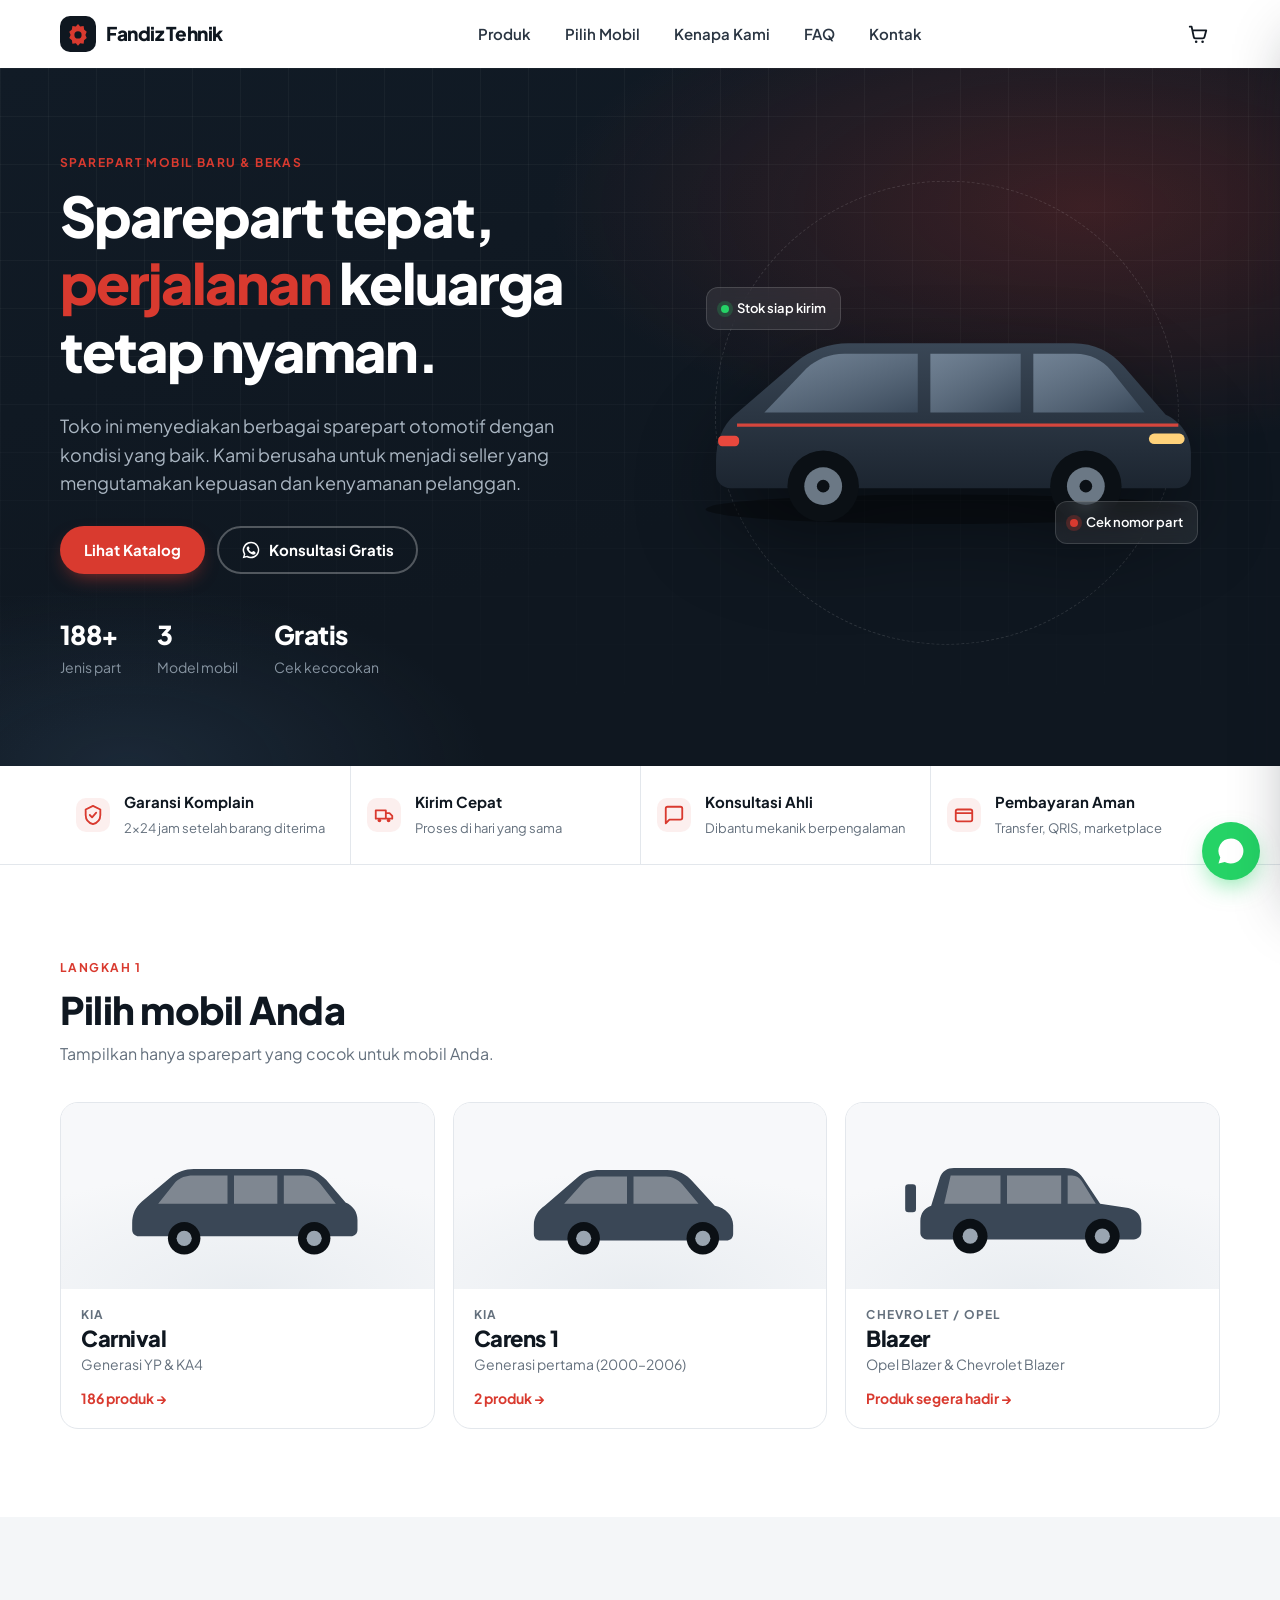
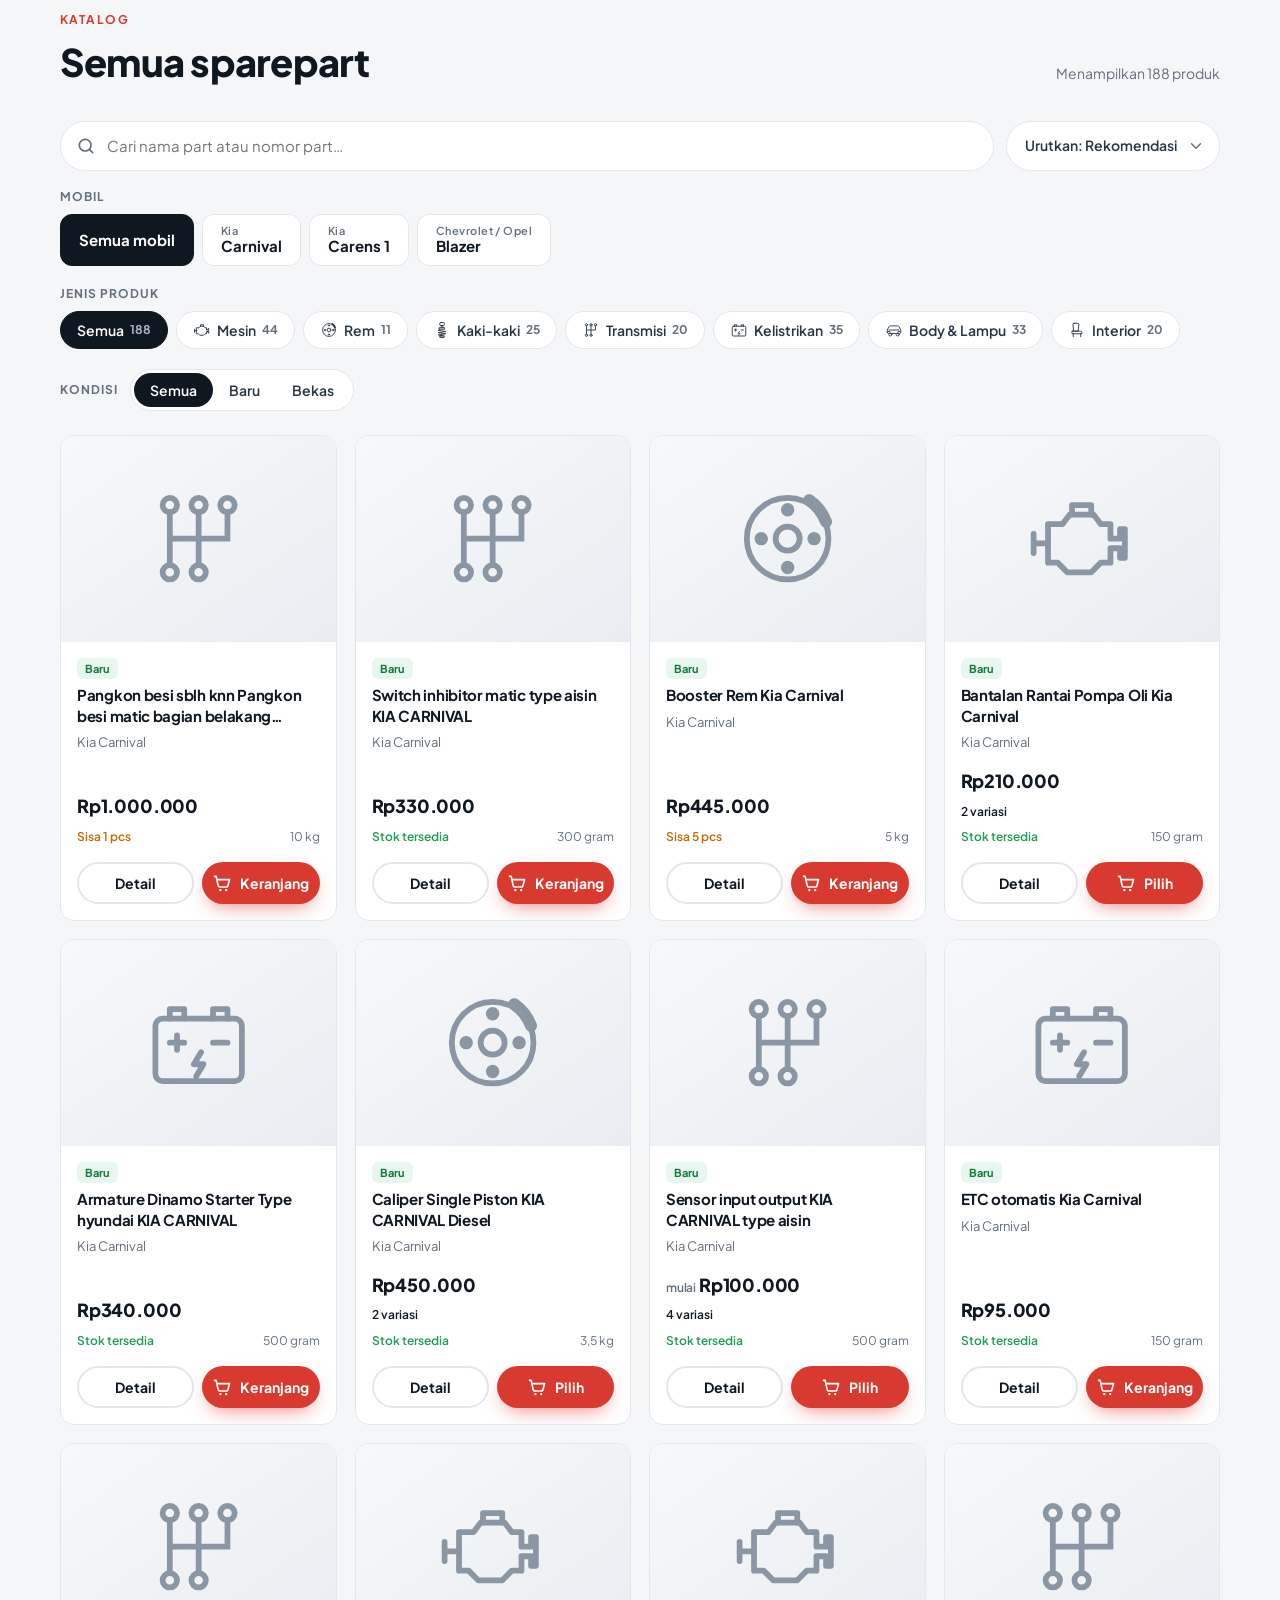
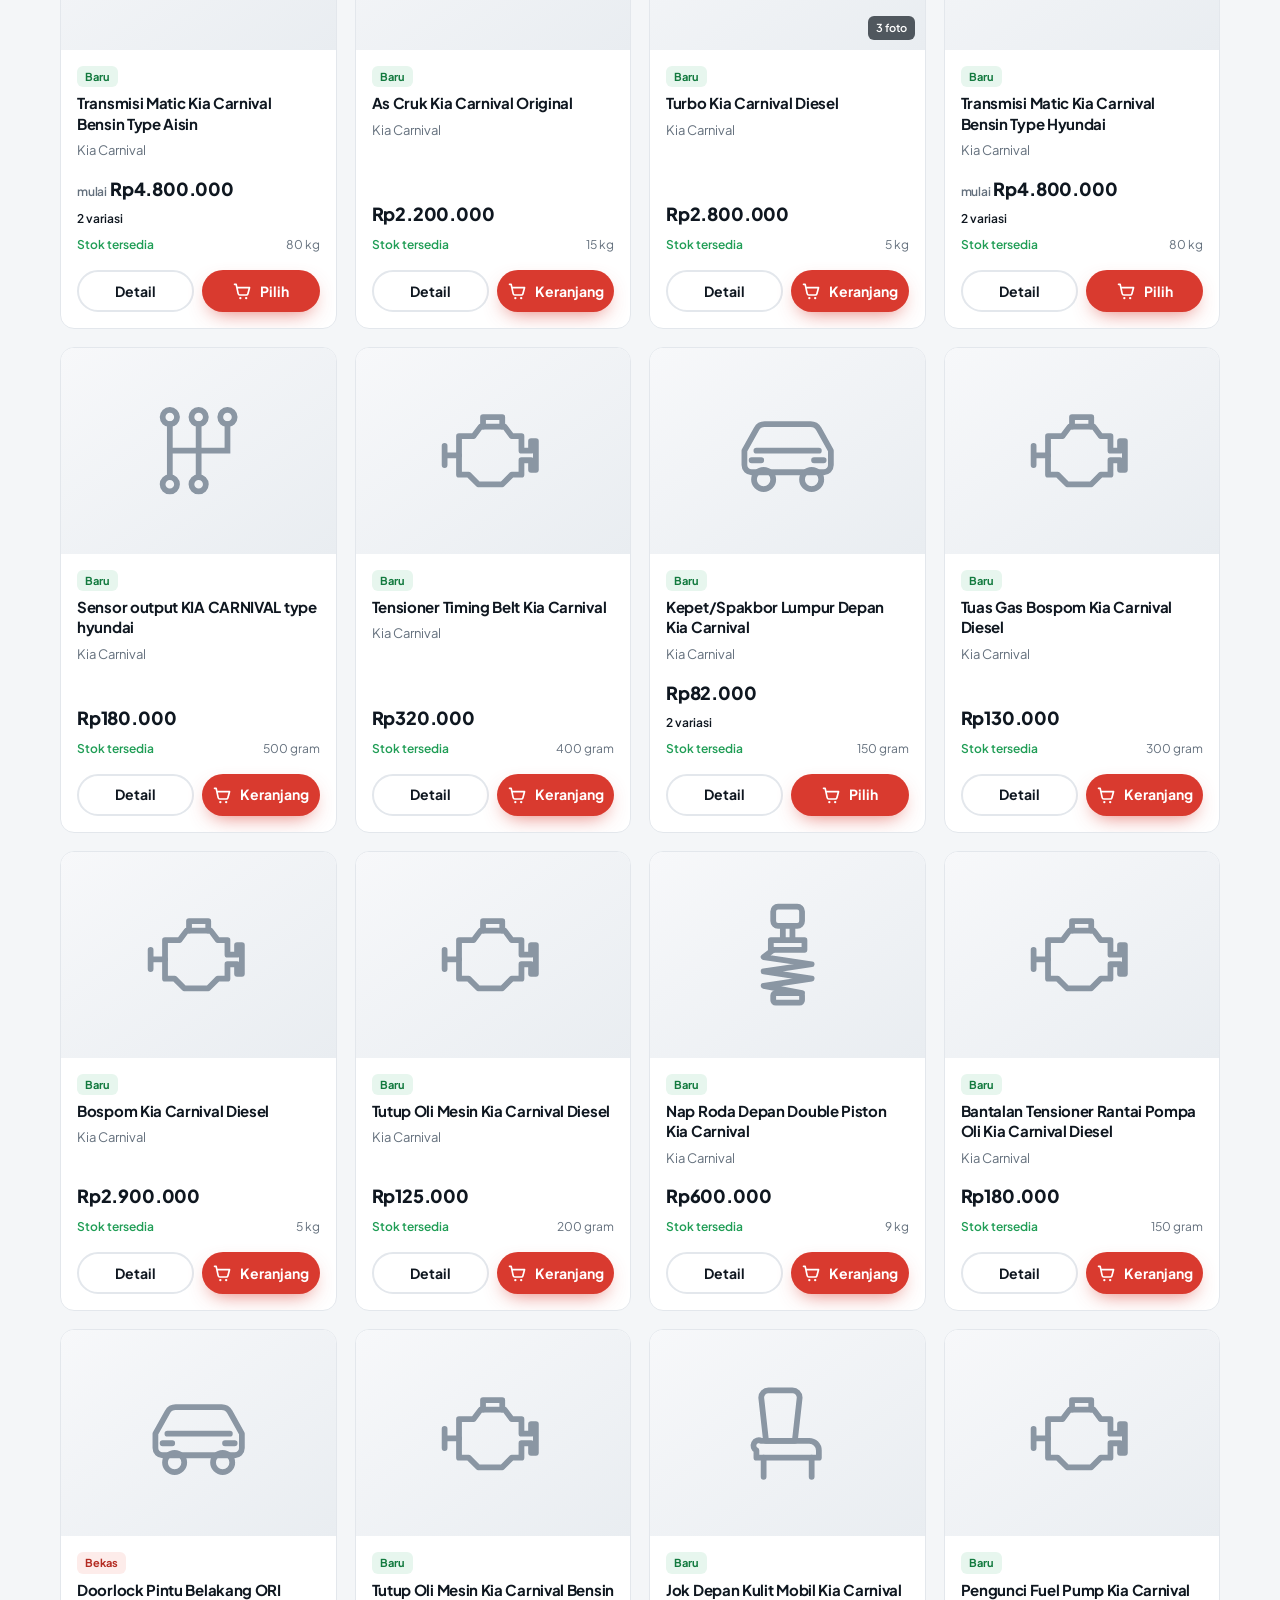
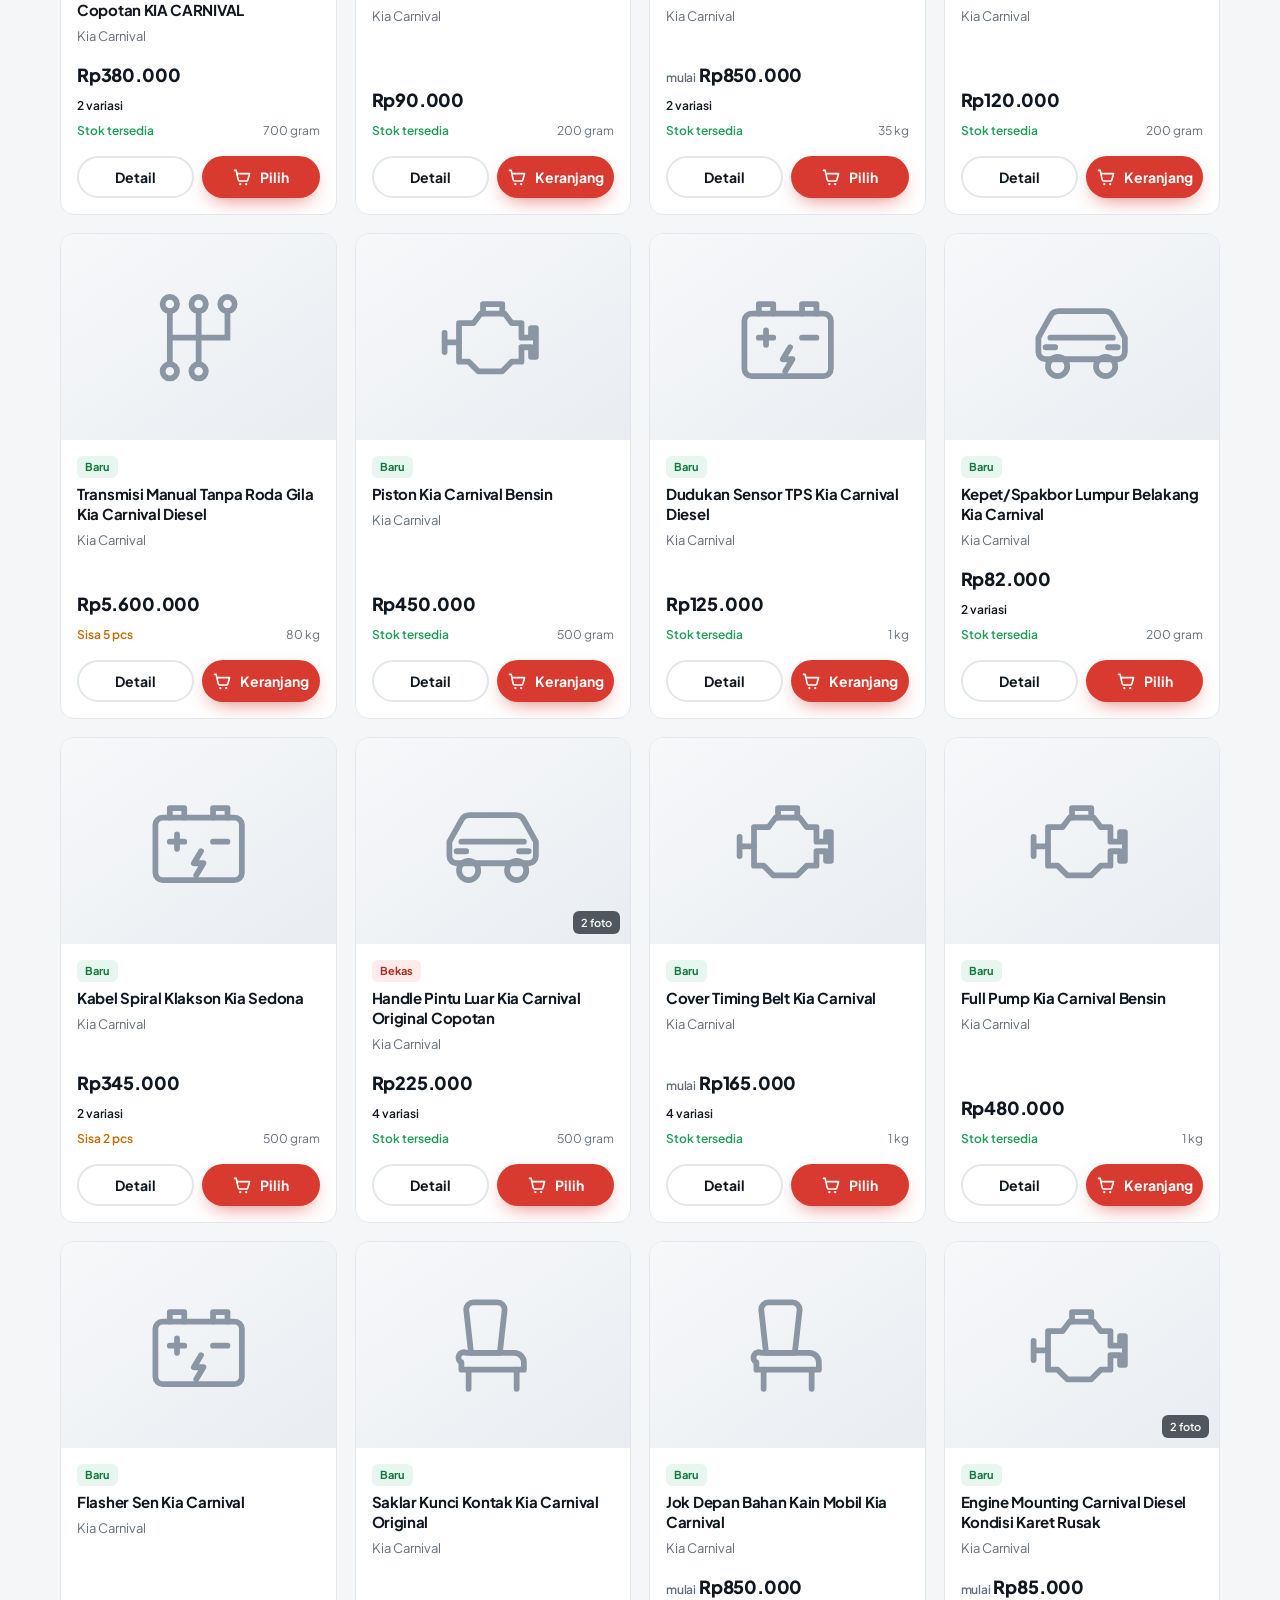
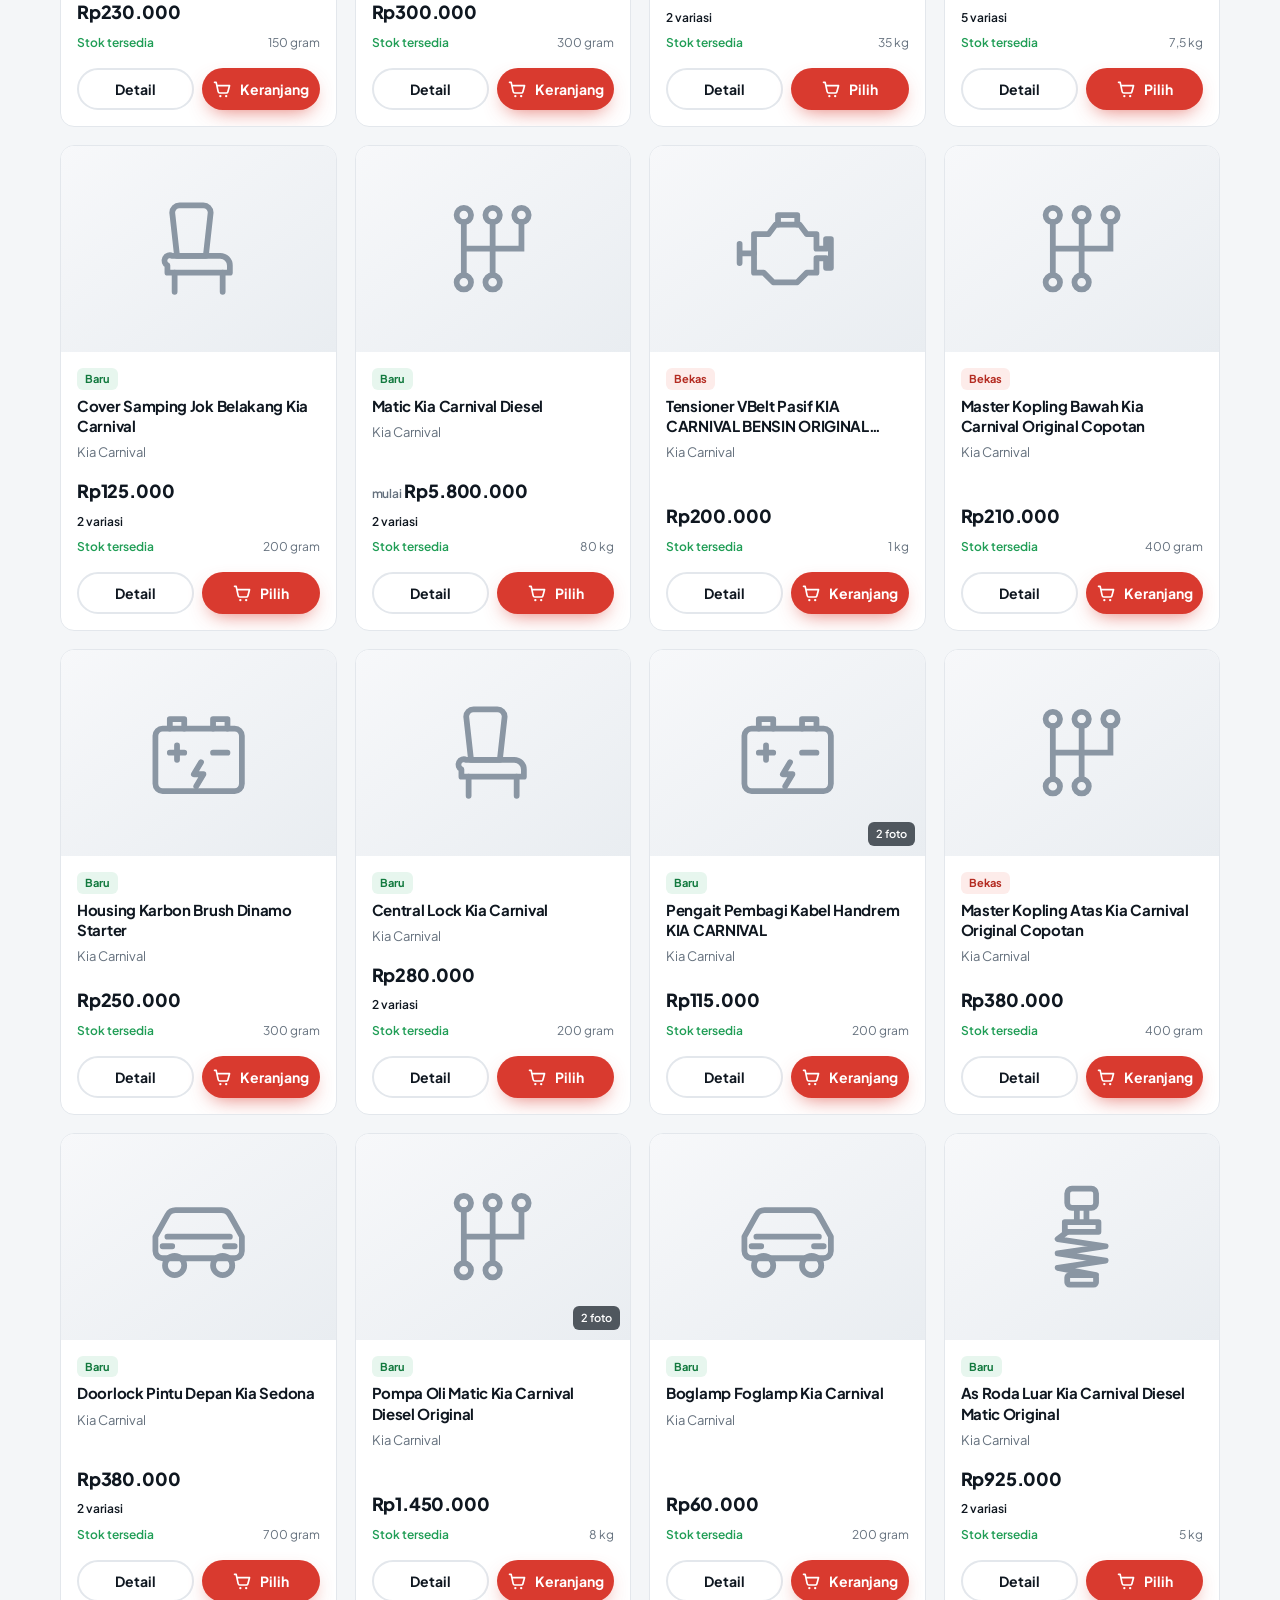
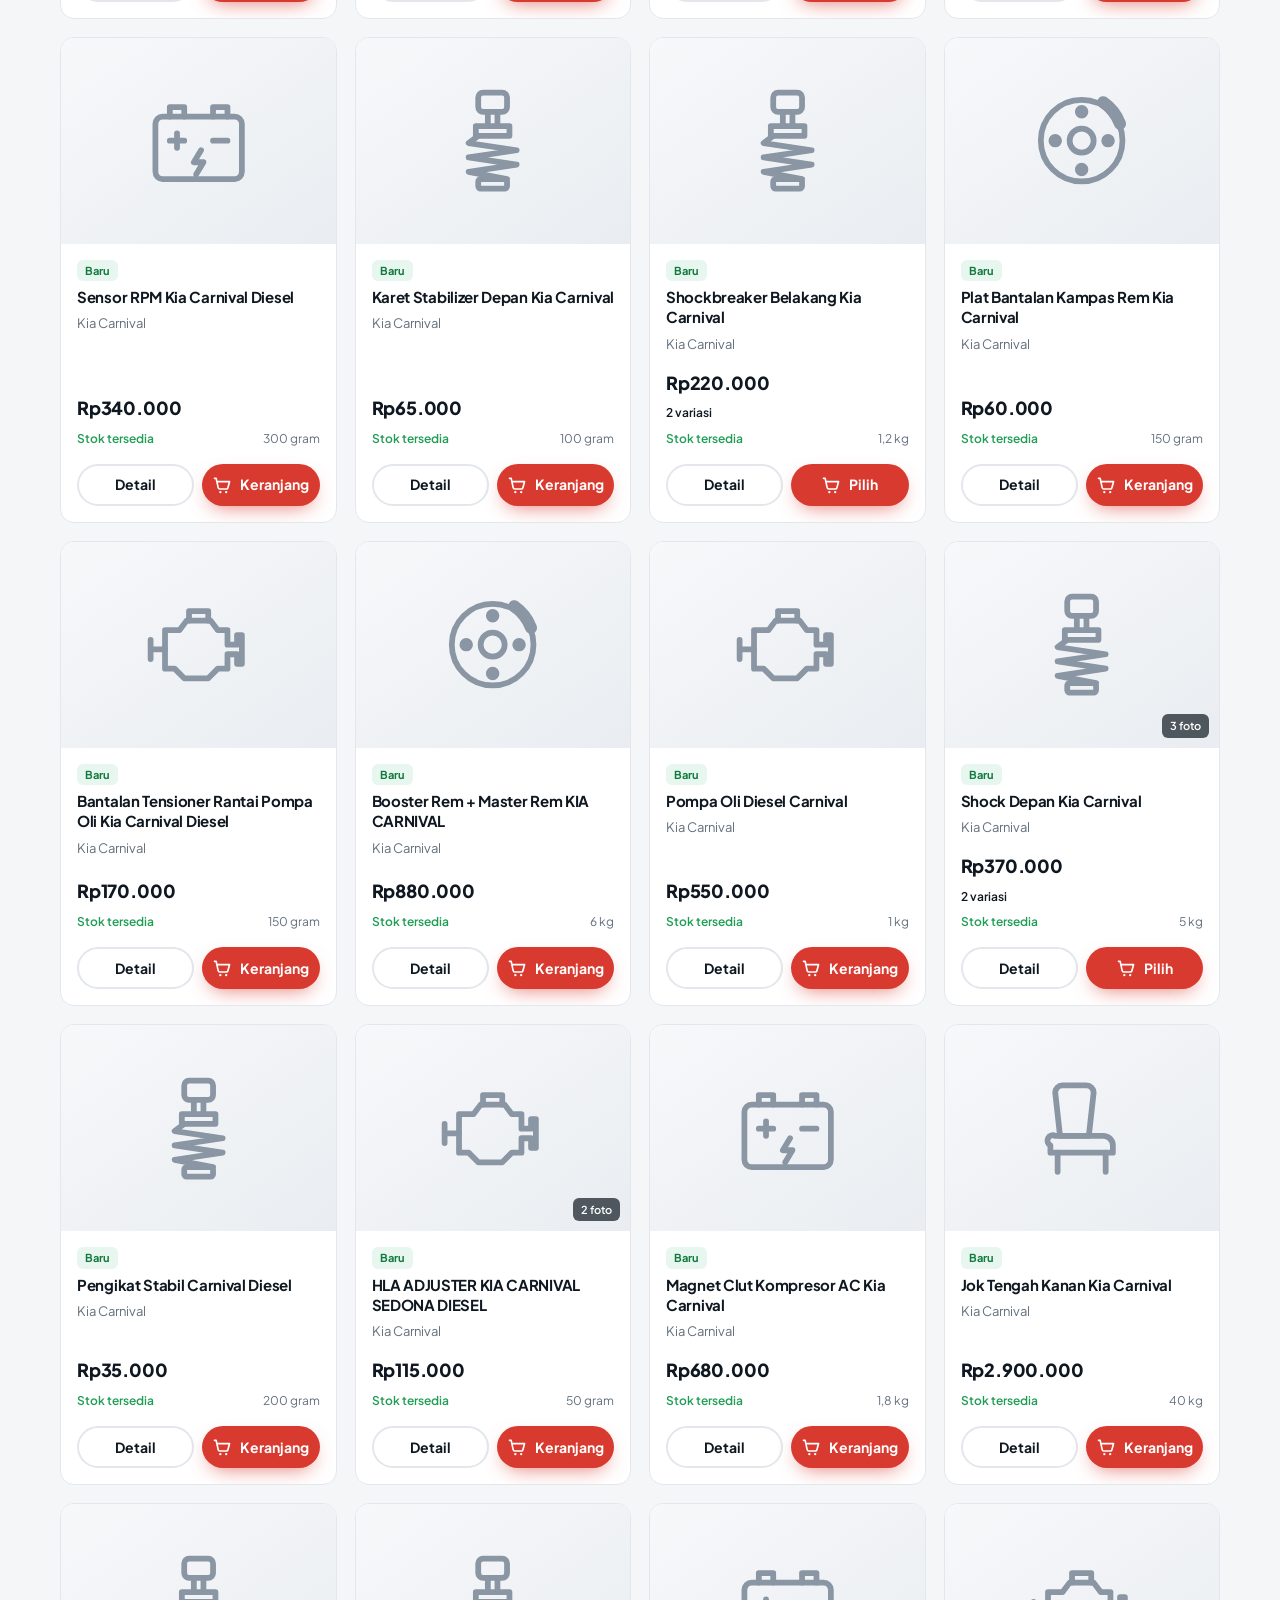
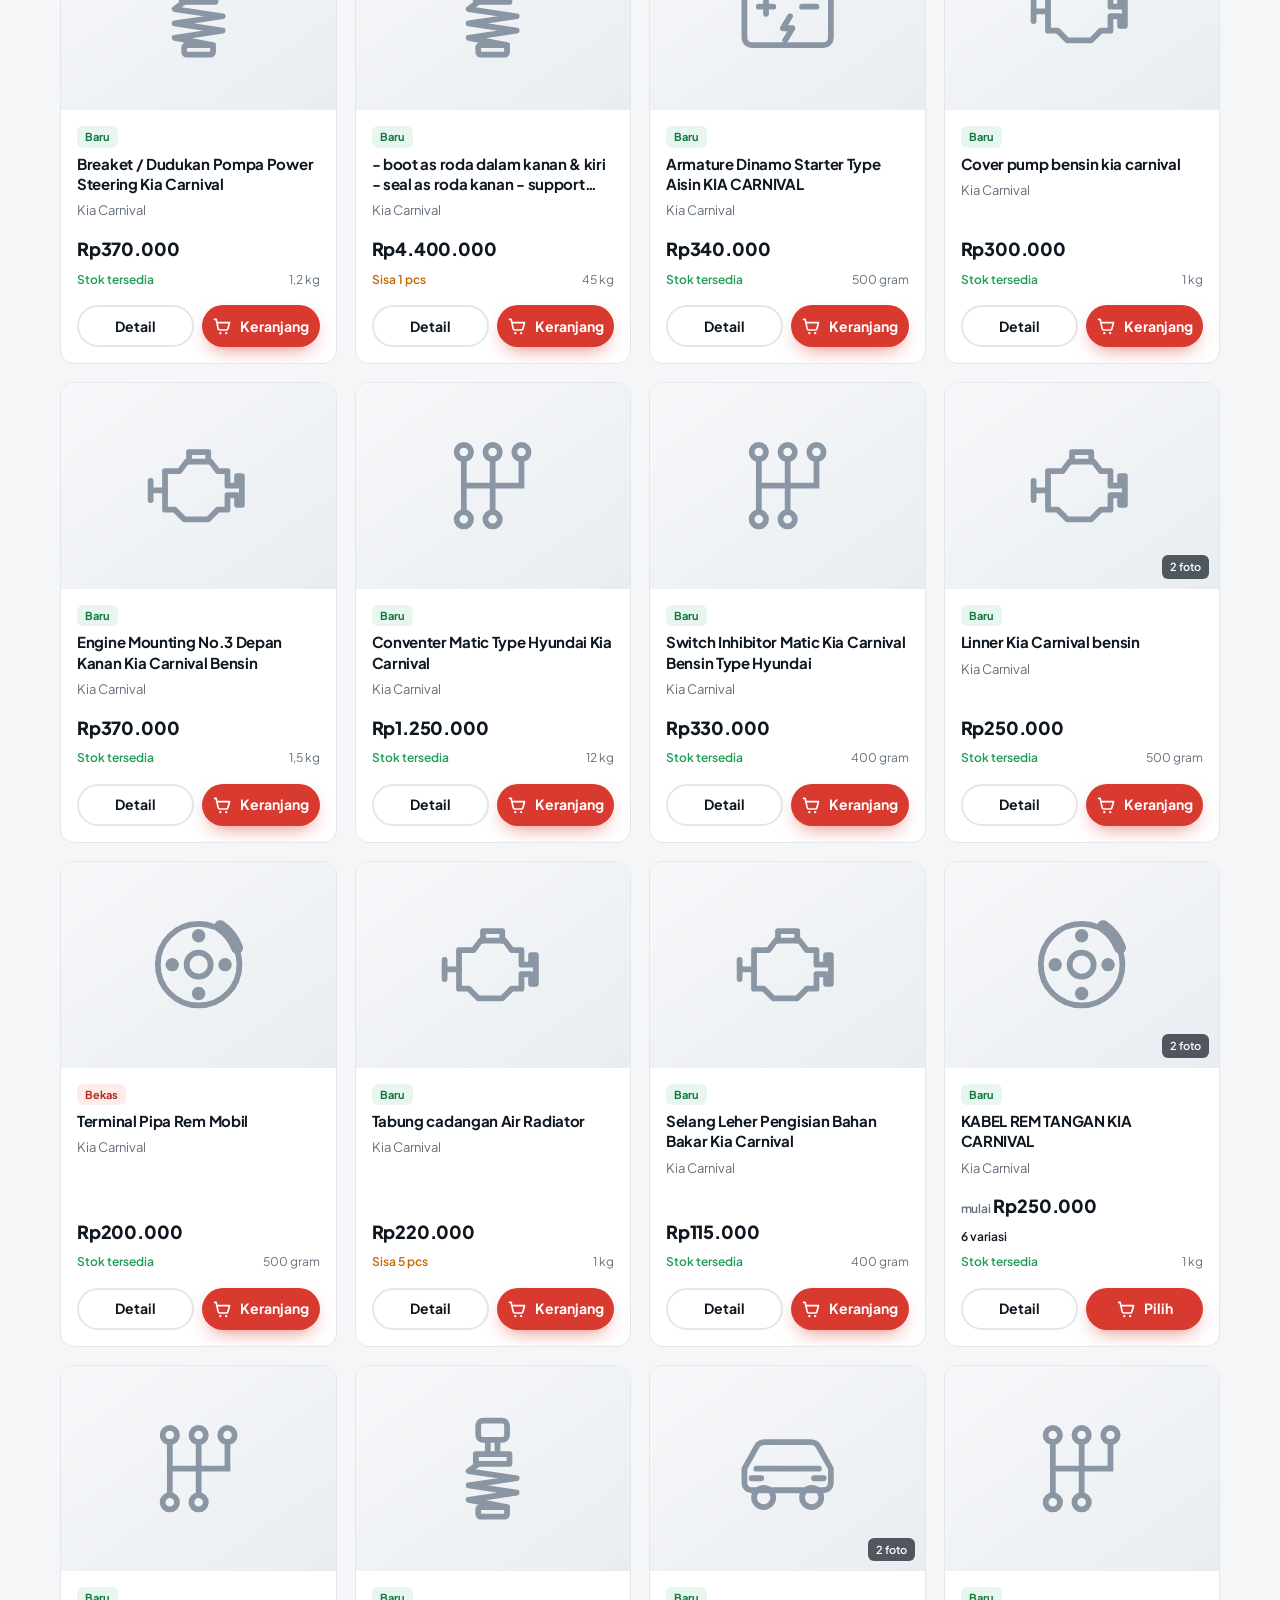
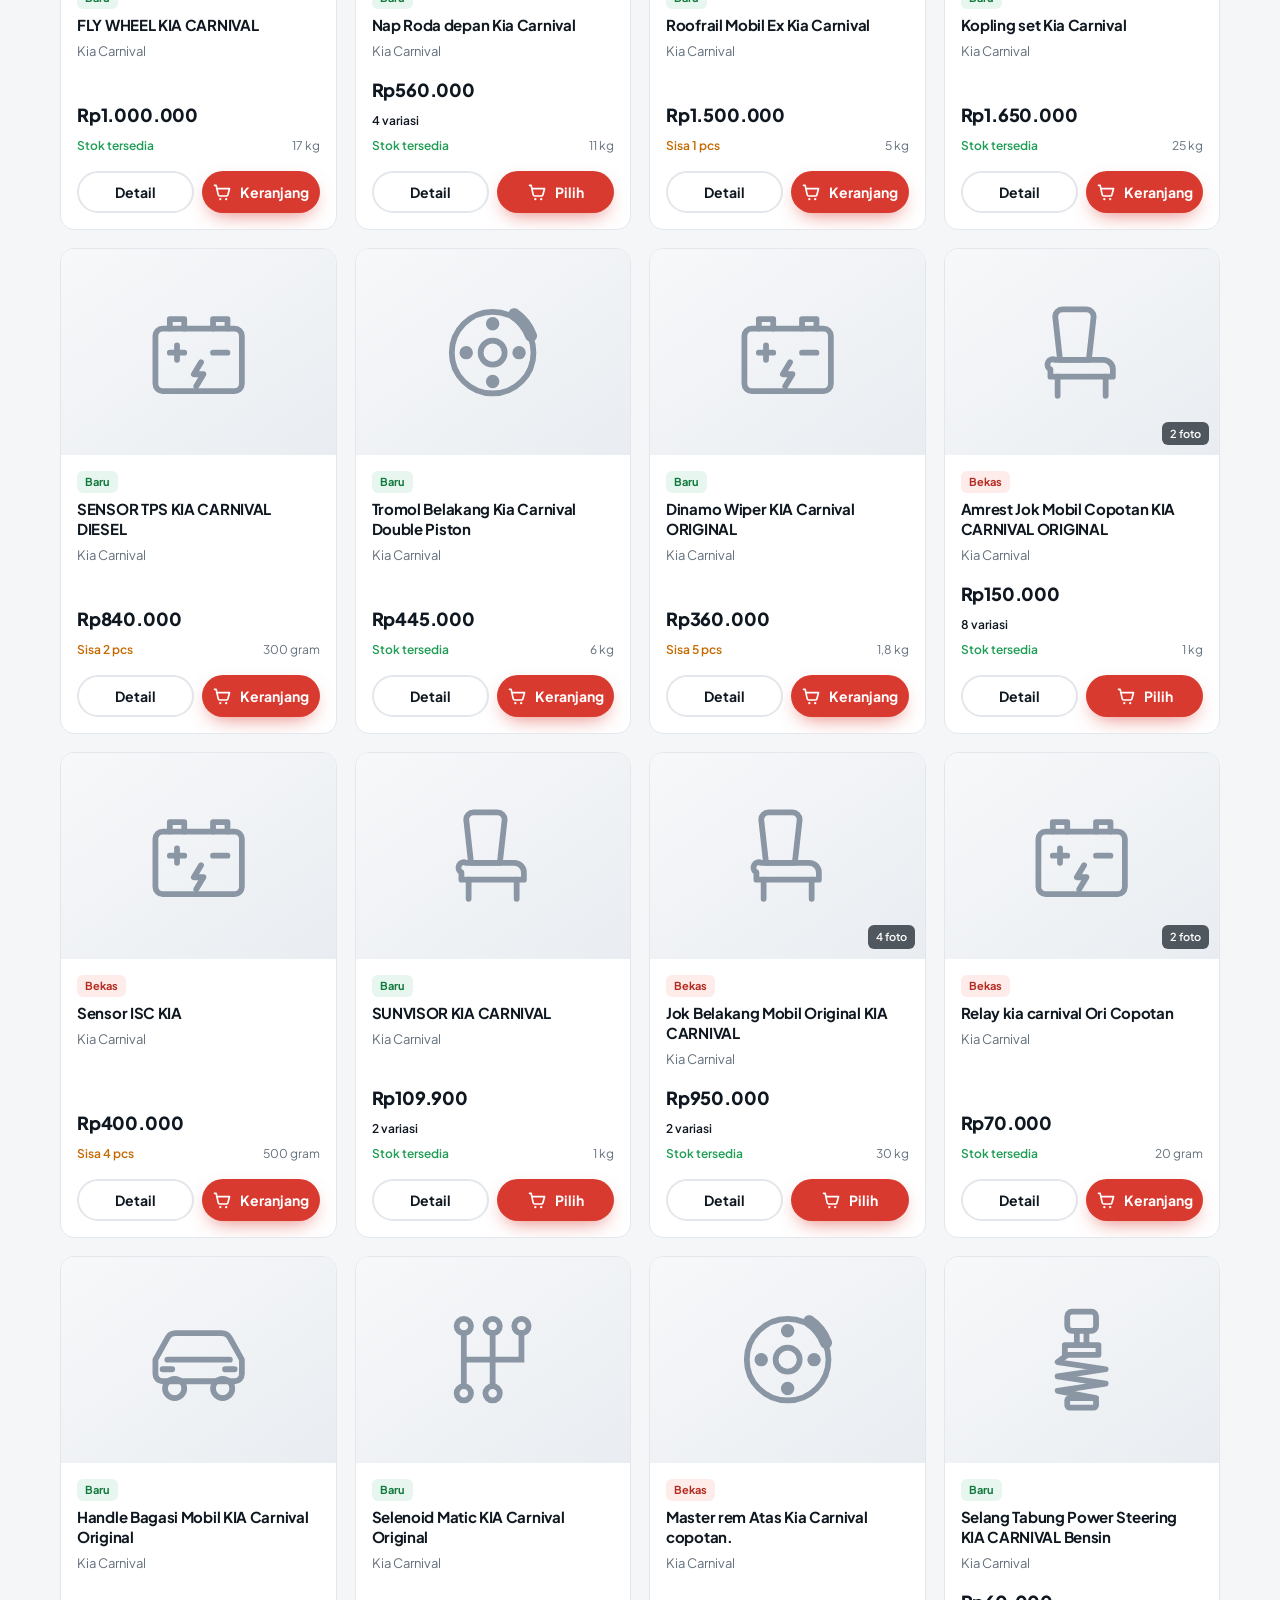
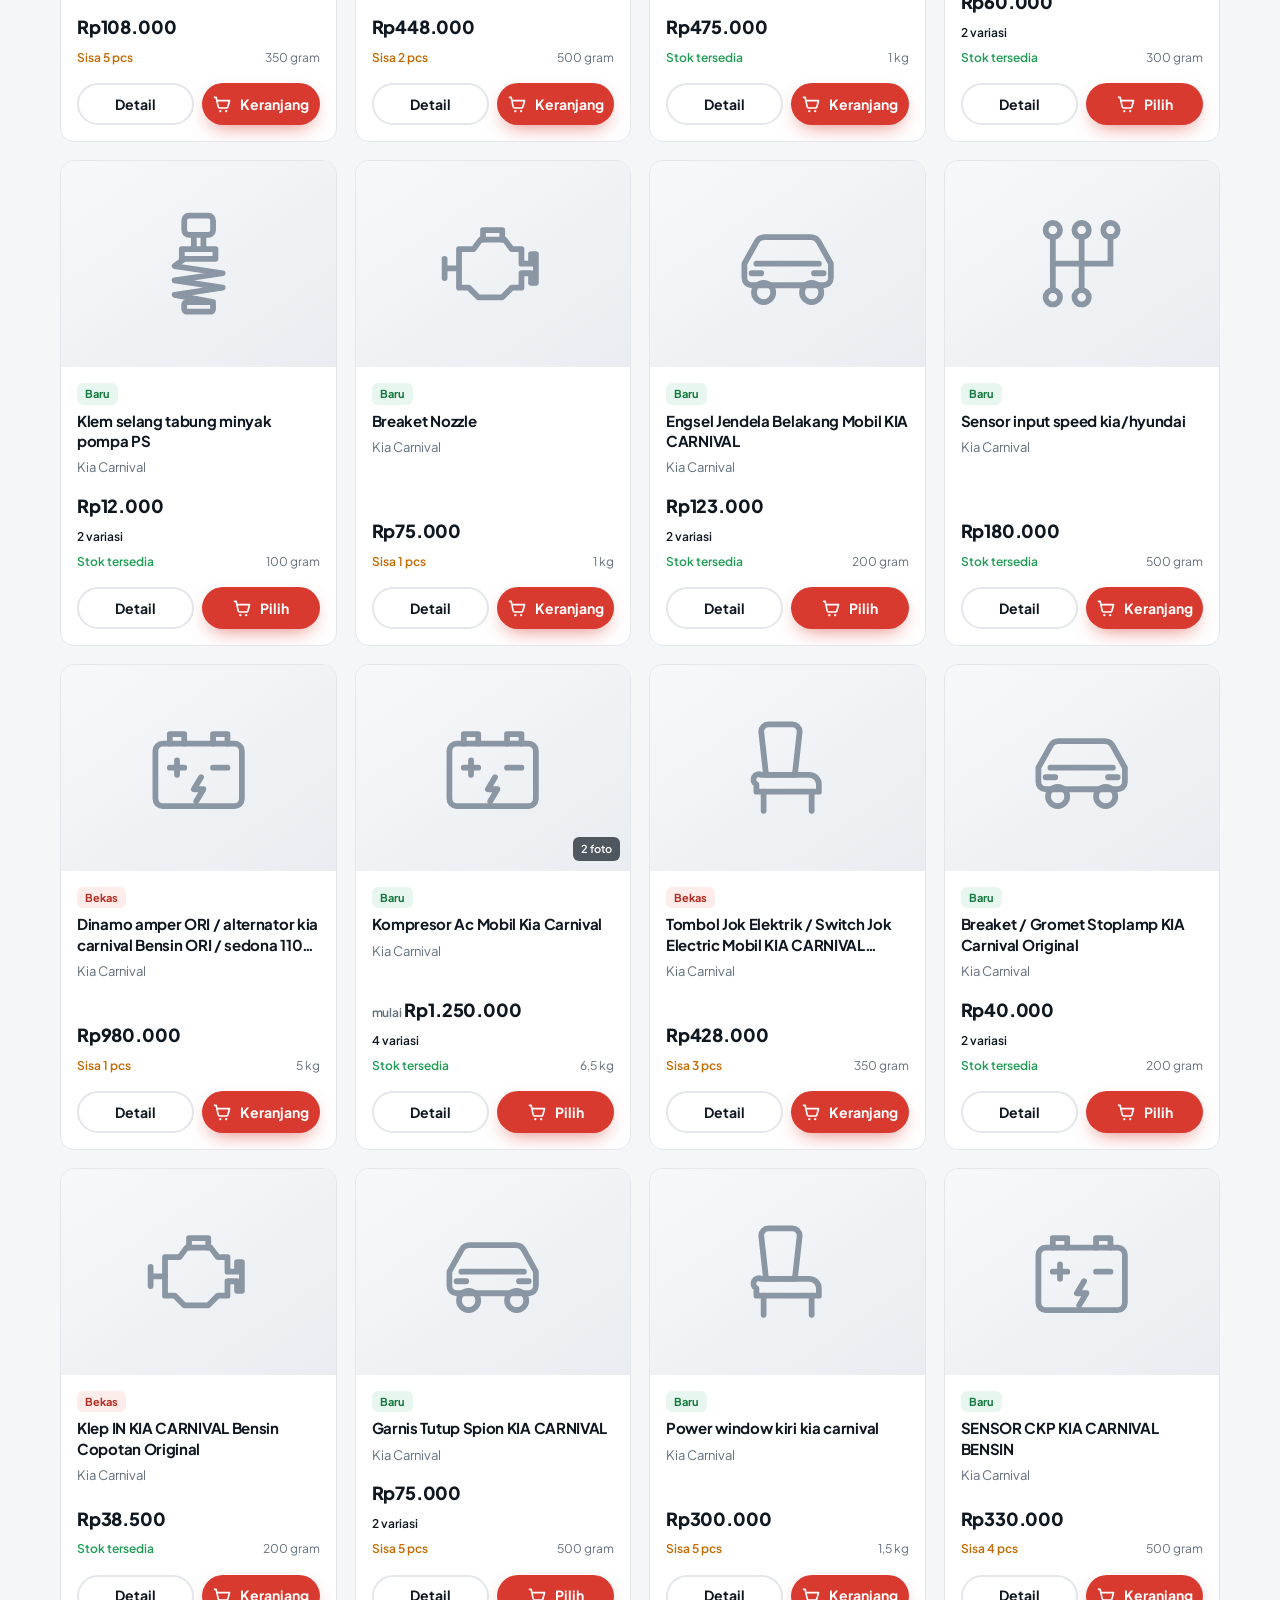
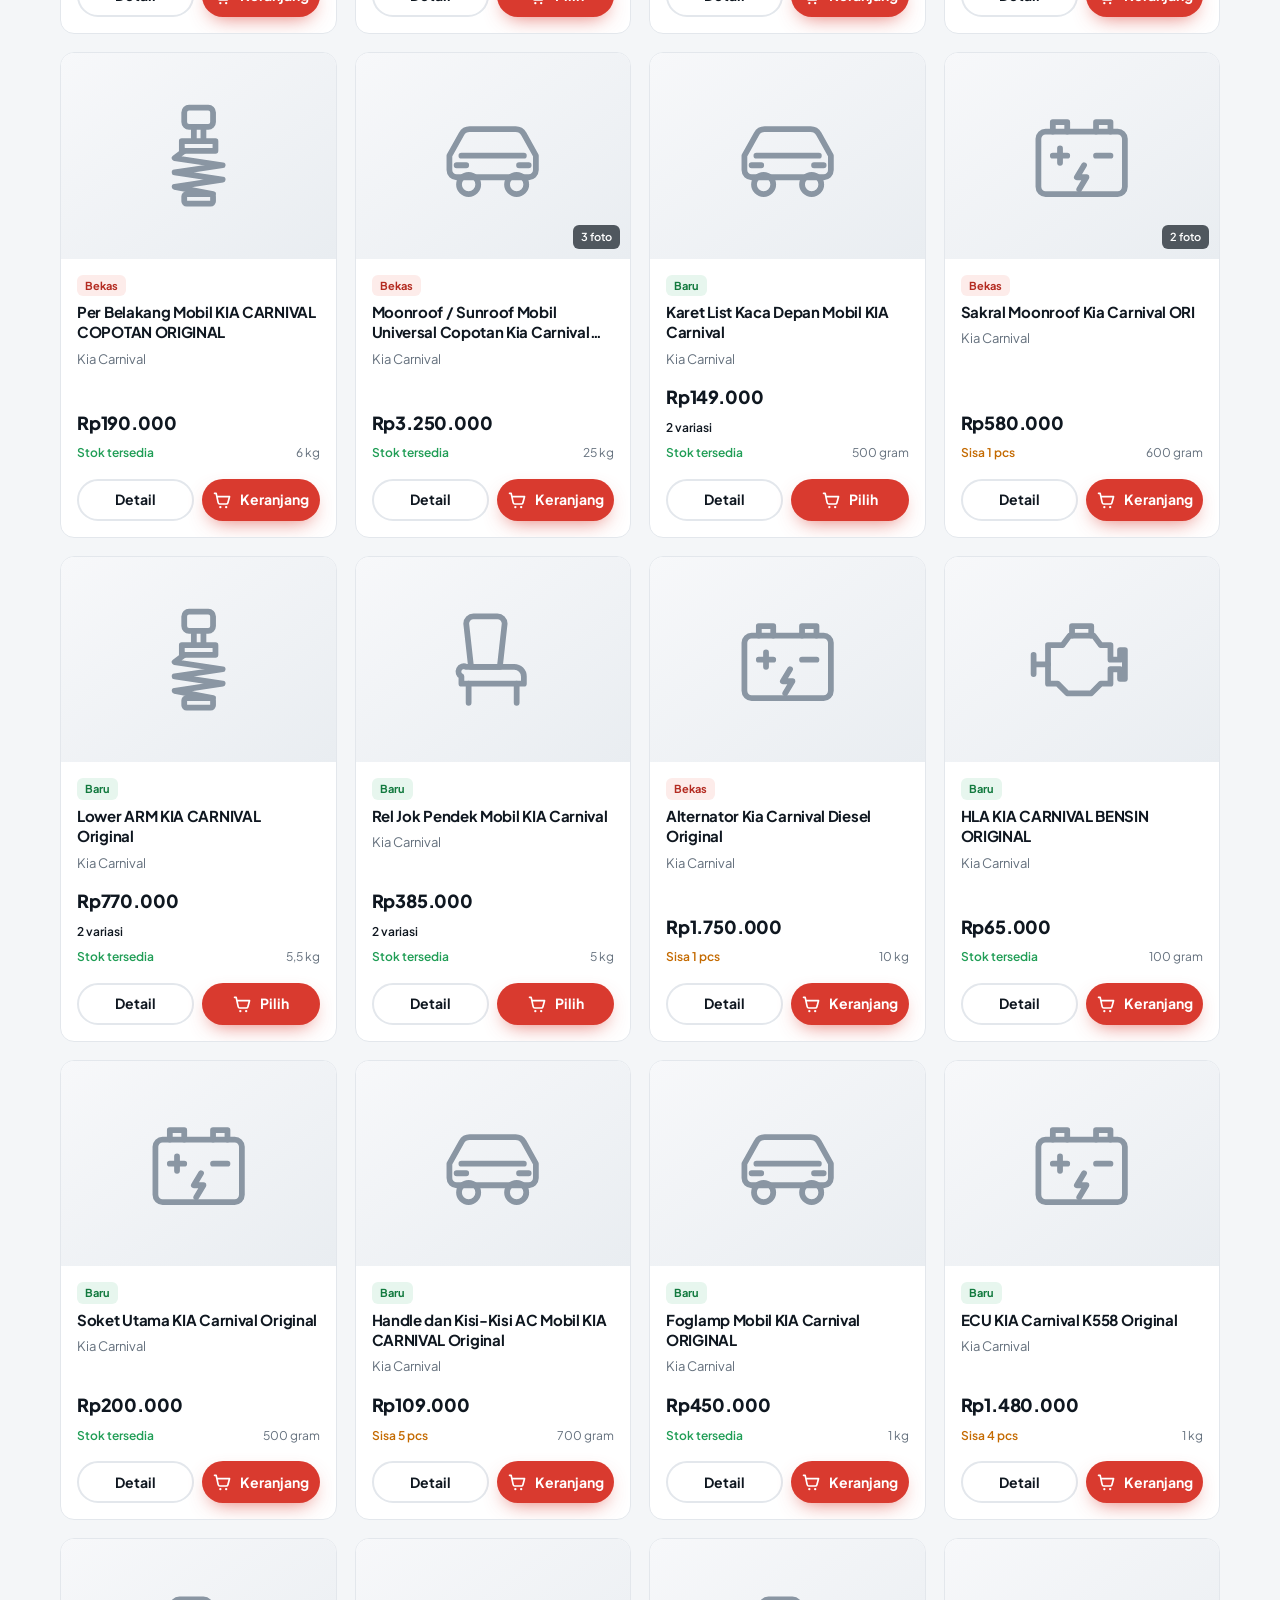
==== commit 2c238f55: "Ketentuan garansi: komplain hanya 2x24 jam setelah barang diterima Perbarui poin garansi, FAQ, catat" ====
--- a/index.html
+++ b/index.html
@@ -99,7 +99,7 @@
       <div class="container trust__inner">
         <div class="trust__item">
           <svg viewBox="0 0 24 24"><path d="M12 2l8 4v6c0 5-3.4 8.7-8 10-4.6-1.3-8-5-8-10V6z" fill="none" stroke="currentColor" stroke-width="2" stroke-linejoin="round"/><path d="M8.5 12l2.5 2.5 4.5-5" fill="none" stroke="currentColor" stroke-width="2" stroke-linecap="round" stroke-linejoin="round"/></svg>
-          <div><strong>Garansi Part</strong><span>Tukar jika tidak cocok</span></div>
+          <div><strong>Garansi Komplain</strong><span>2x24 jam setelah barang diterima</span></div>
         </div>
         <div class="trust__item">
           <svg viewBox="0 0 24 24"><path d="M3 7h11v9H3zM14 10h4l3 3v3h-7z" fill="none" stroke="currentColor" stroke-width="2" stroke-linejoin="round"/><circle cx="7" cy="18" r="2" fill="currentColor"/><circle cx="17" cy="18" r="2" fill="currentColor"/></svg>
@@ -236,7 +236,7 @@
           </details>
           <details>
             <summary>Apakah part bekas bergaransi?</summary>
-            <p>Part bekas (copotan) sudah kami cek fungsinya sebelum dijual. Lama garansi tertera di spesifikasi masing-masing produk.</p>
+            <p>Part bekas (copotan) sudah kami cek fungsinya sebelum dijual. Komplain <strong>hanya diterima 2x24 jam setelah barang diterima</strong>.</p>
           </details>
           <details>
             <summary>Bagaimana memastikan part cocok dengan mobil saya?</summary>
@@ -247,8 +247,8 @@
             <p>Bisa. Kami mengirim ke seluruh Indonesia melalui ekspedisi pilihan, termasuk kargo untuk barang besar.</p>
           </details>
           <details>
-            <summary>Bagaimana jika part yang diterima tidak cocok?</summary>
-            <p>Selama part belum dipasang dan kemasan utuh, dapat ditukar dalam 7 hari setelah barang diterima.</p>
+            <summary>Bagaimana jika ada kendala dengan barang yang diterima?</summary>
+            <p>Kami <strong>hanya menerima komplain 2x24 jam setelah barang diterima</strong>. Segera hubungi kami lewat WhatsApp jika ada kendala. Komplain yang melewati batas waktu tersebut tidak dapat kami proses.</p>
           </details>
           <details>
             <summary>Apakah melayani pemasangan?</summary>
@@ -327,7 +327,7 @@
     <div class="drawer__body" id="cartItems"></div>
     <div class="drawer__foot" id="cartFoot">
       <div class="cart-total"><span>Subtotal</span><strong id="cartTotal">Rp0</strong></div>
-      <p class="cart-note">Perkiraan berat: <strong id="cartWeight">-</strong>. Ongkos kirim dihitung admin setelah pesanan dikirim.</p>
+      <p class="cart-note">Perkiraan berat: <strong id="cartWeight">-</strong>. Ongkos kirim dihitung admin setelah pesanan dikirim. Komplain hanya diterima 2x24 jam setelah barang diterima.</p>
       <button class="btn btn--wa btn--block" id="checkoutBtn">
         <svg viewBox="0 0 24 24" aria-hidden="true"><path fill="currentColor" d="M12 2a10 10 0 00-8.6 15.1L2 22l5-1.3A10 10 0 1012 2zm4.5 12.1c-.2-.1-1.5-.7-1.7-.8s-.4-.1-.6.1-.7.8-.8 1-.3.2-.5.1a6.7 6.7 0 01-3.3-2.9c-.3-.4.2-.4.7-1.3.1-.2 0-.3 0-.4l-.8-1.8c-.2-.5-.4-.4-.6-.4h-.5a1 1 0 00-.7.3 3 3 0 00-.9 2.2 5.2 5.2 0 001.1 2.7 11.8 11.8 0 004.5 4c1.7.7 2.3.8 3.2.6a2.7 2.7 0 001.8-1.2 2.2 2.2 0 00.1-1.2c0-.1-.2-.2-.5-.3z"/></svg>
         Pesan via WhatsApp
--- a/css/style.css
+++ b/css/style.css
@@ -487,6 +487,8 @@
   .card__foot { flex-direction: column; align-items: flex-start; gap: 0; }
 }
 
+.pd__note { margin: 0; font-size: 13px; color: var(--c-muted); text-align: center; }
+
 /* Variasi produk */
 .price small { font-size: 12px; font-weight: 600; color: var(--c-muted); }
 .card__var { font-size: 12px; font-weight: 600; color: var(--c-ink); }
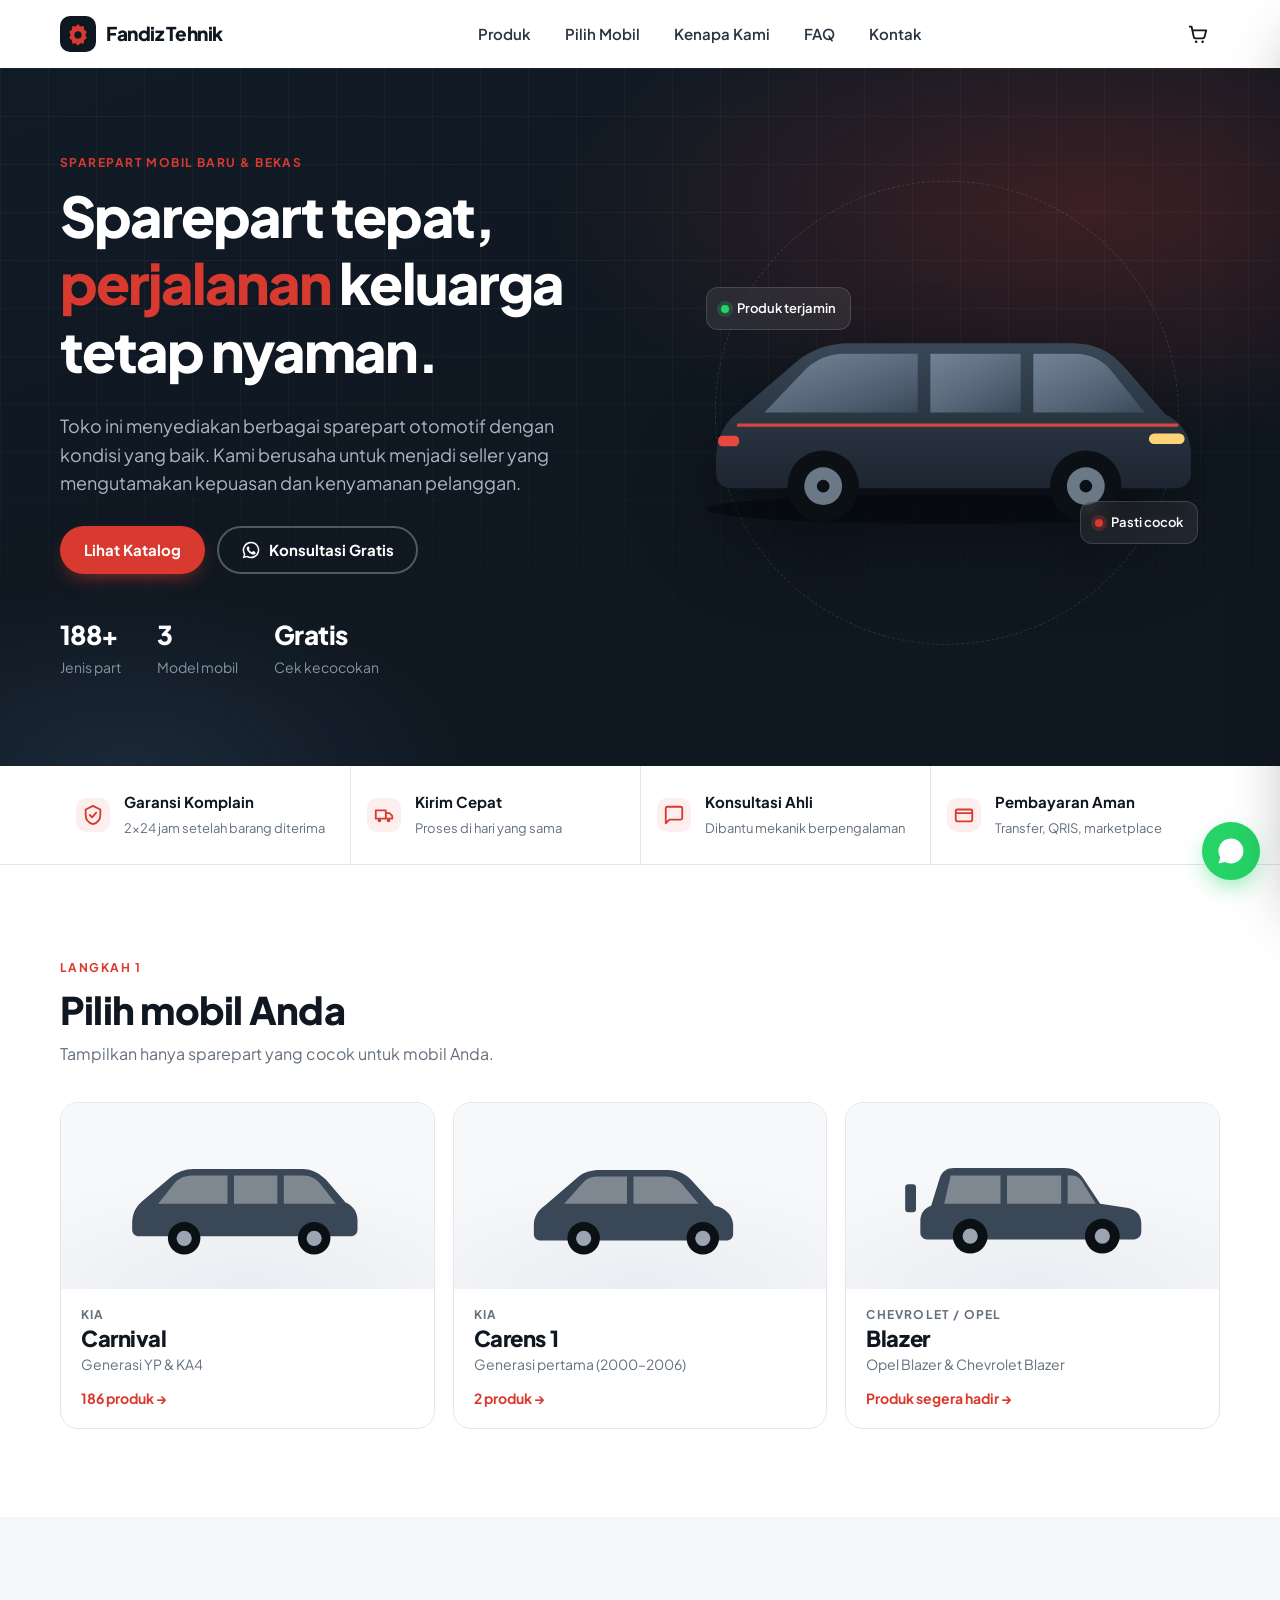
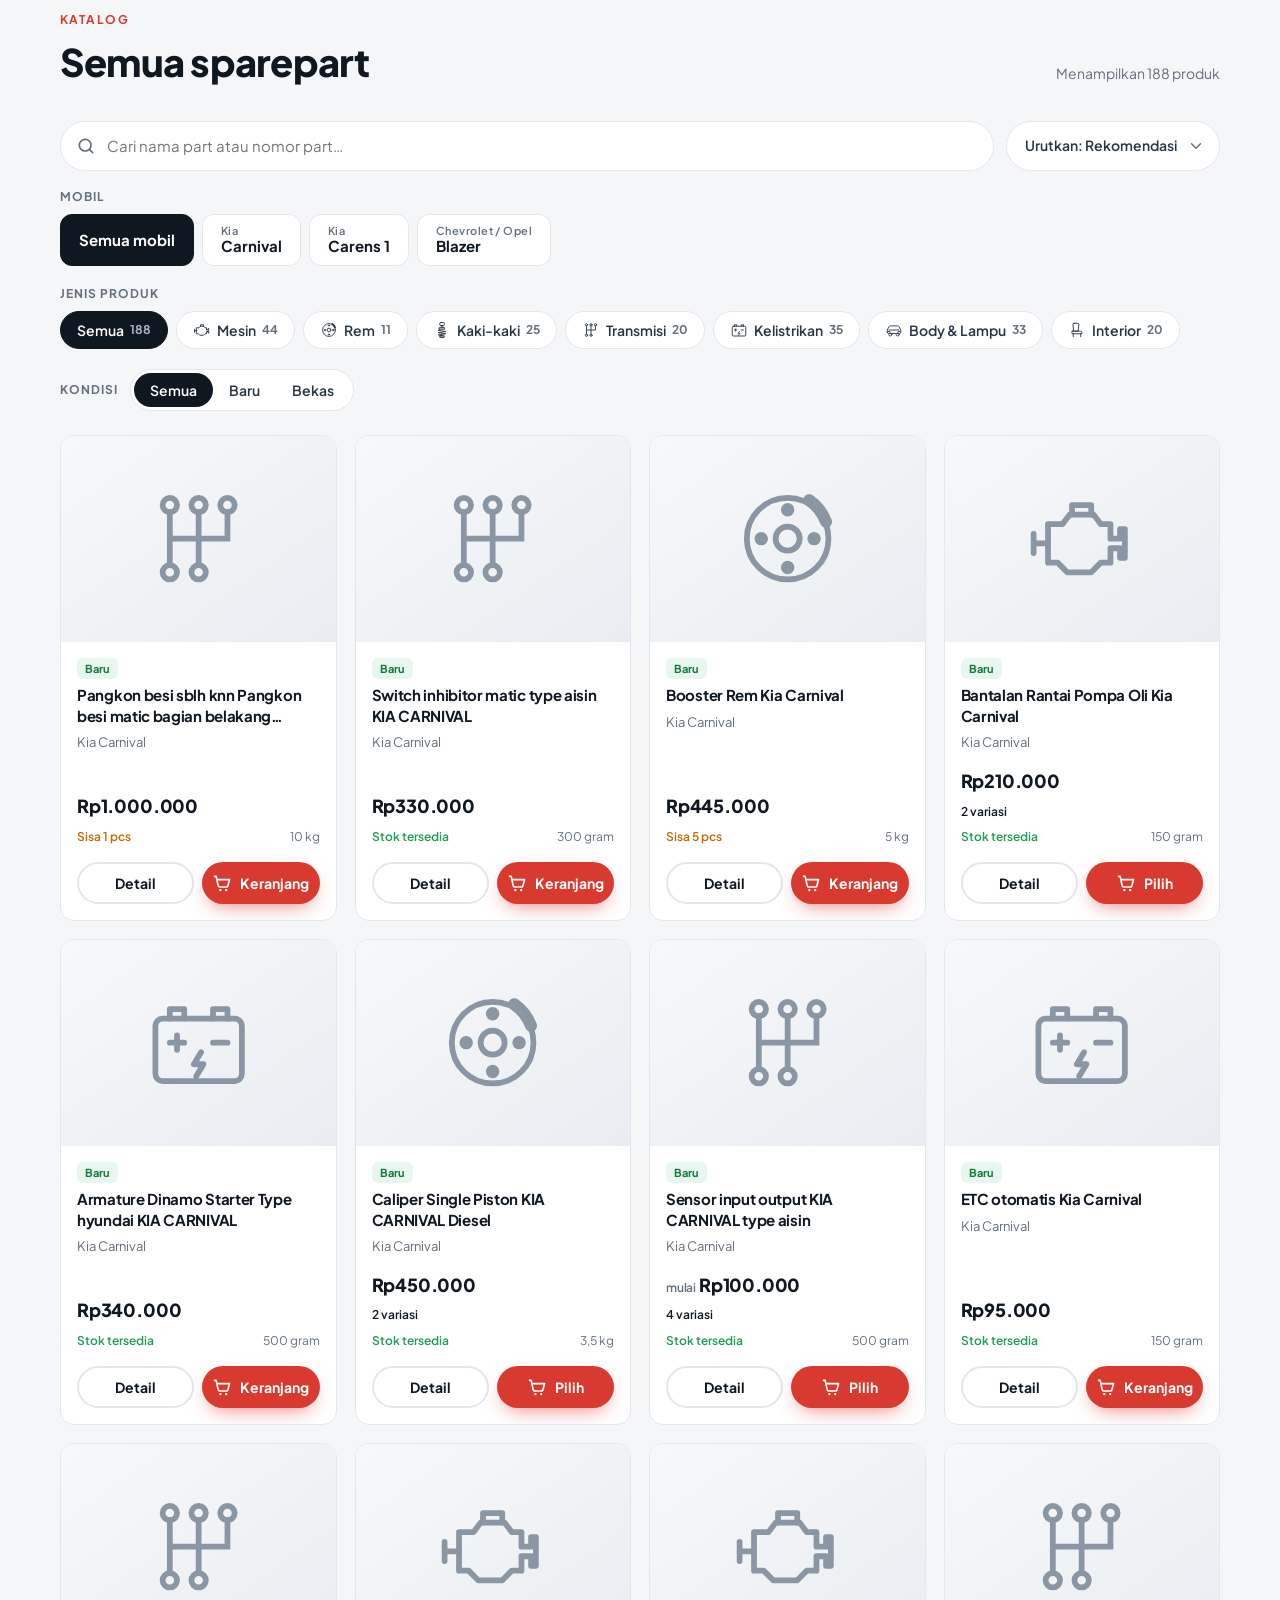
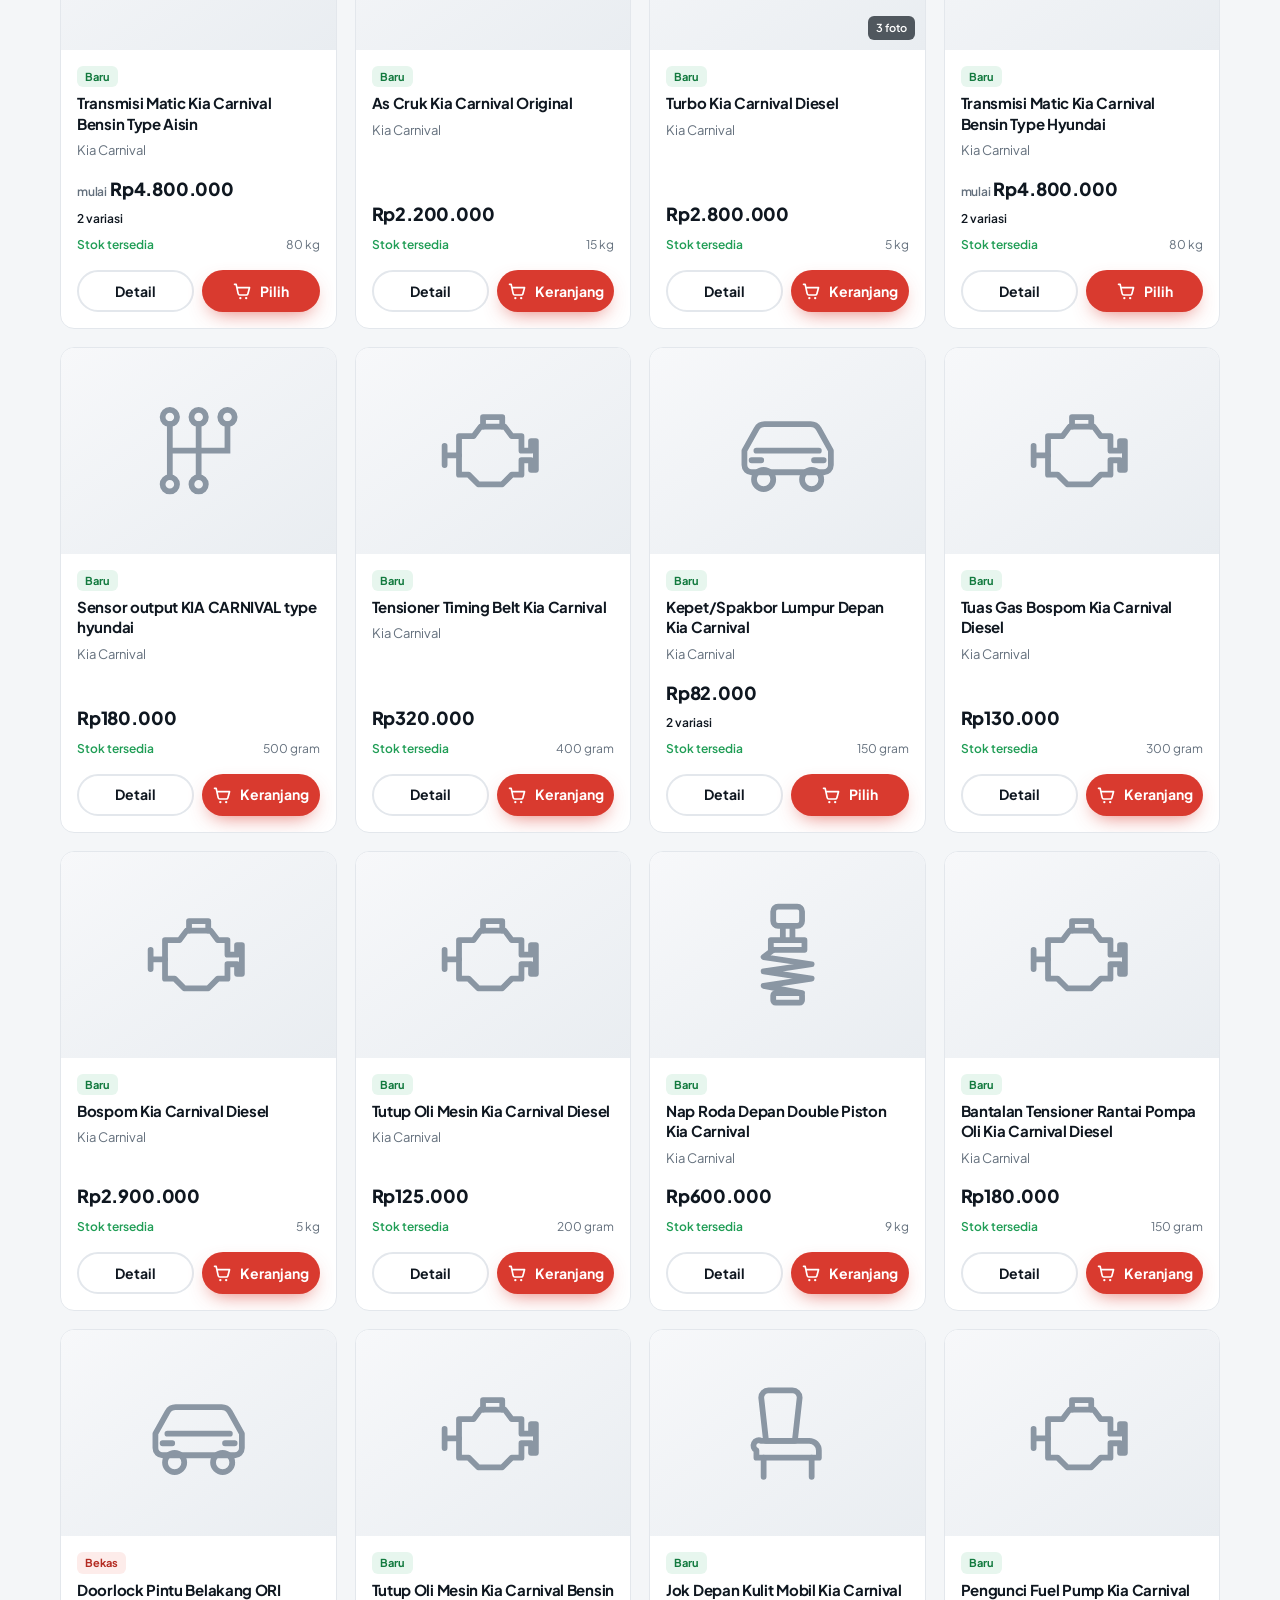
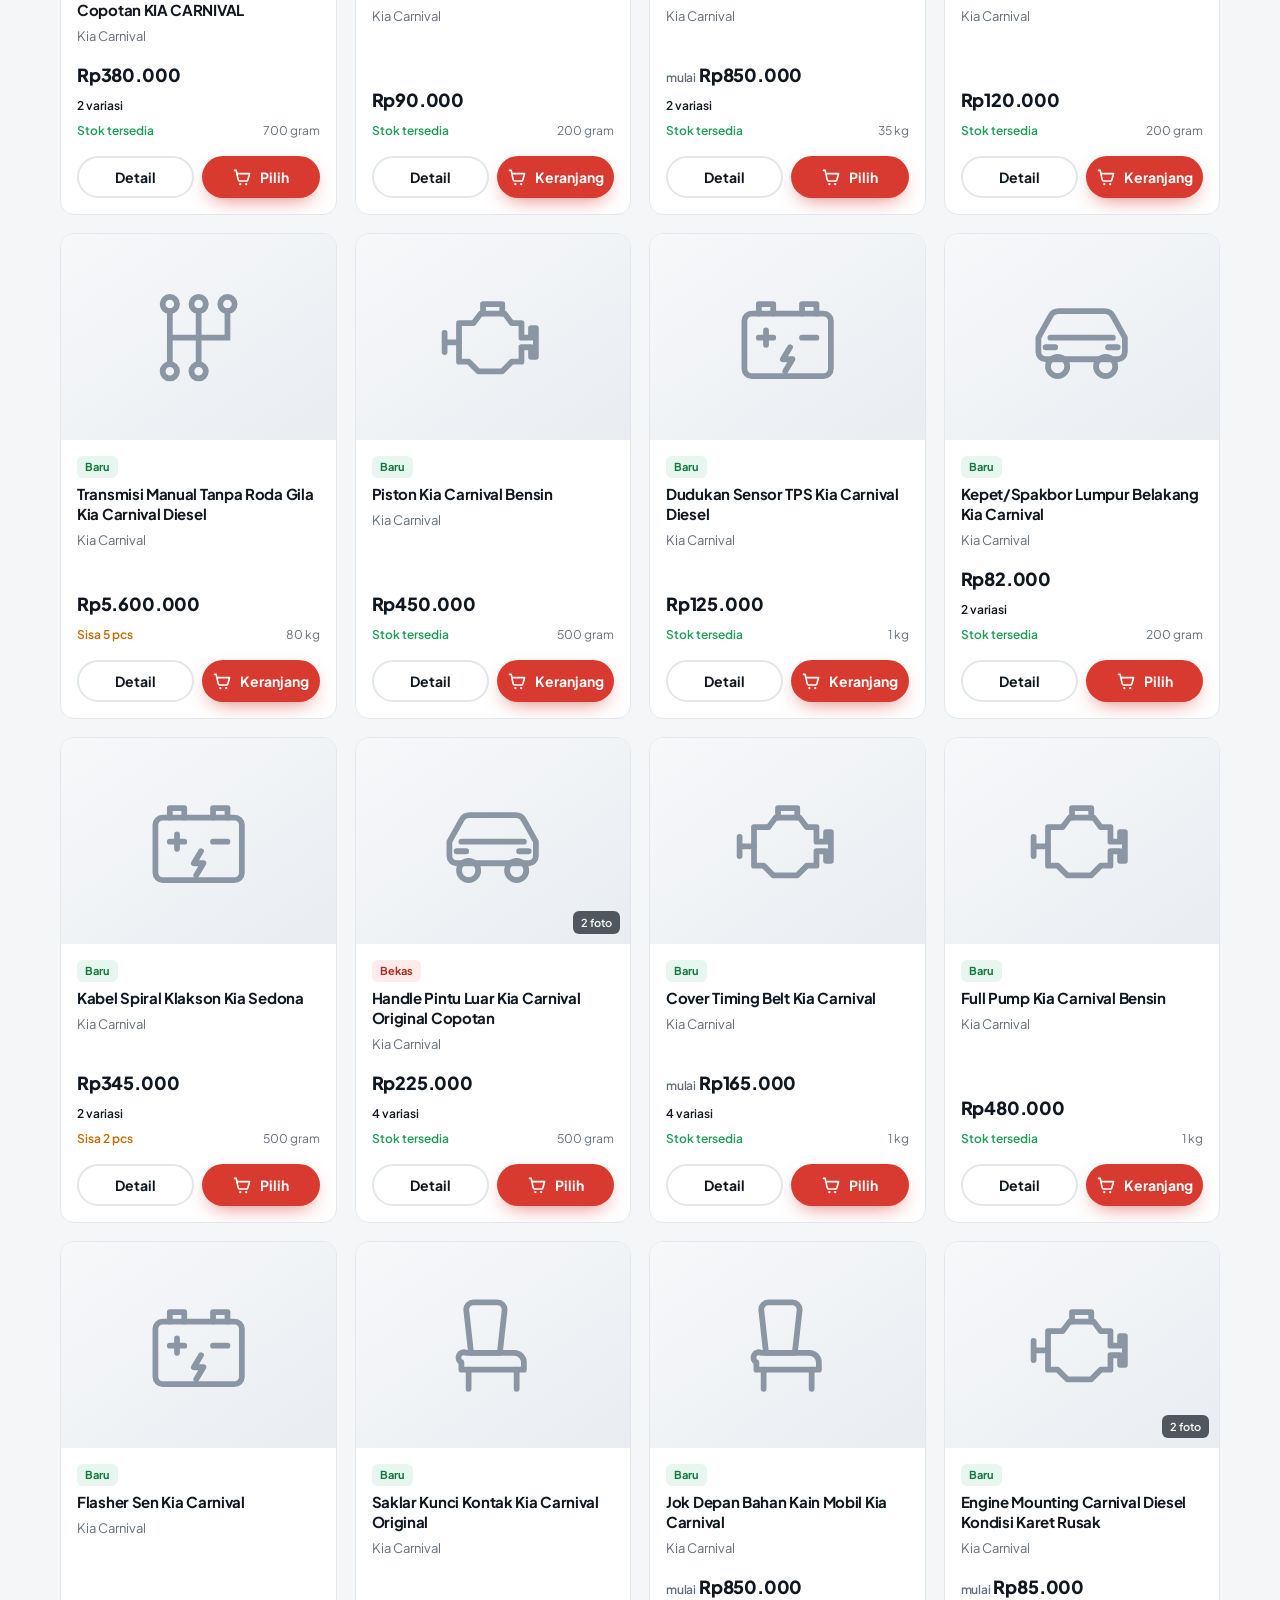
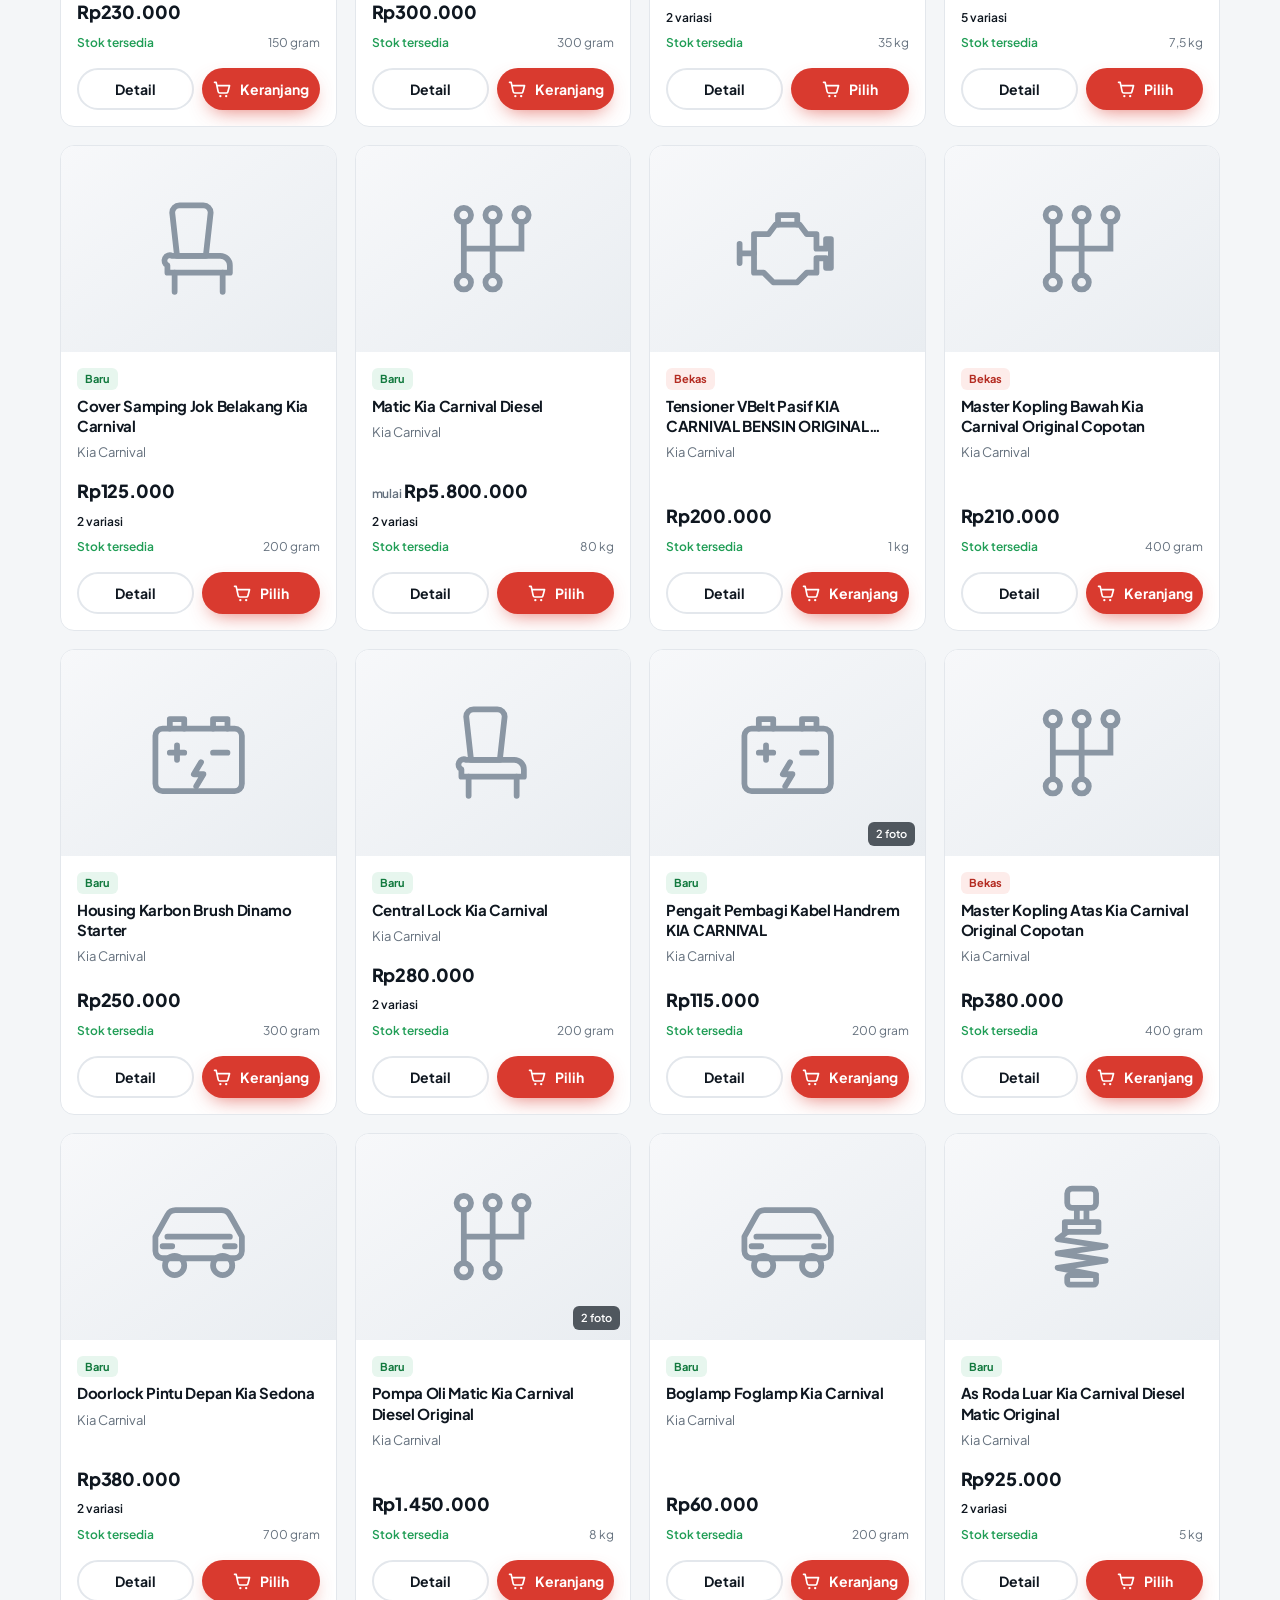
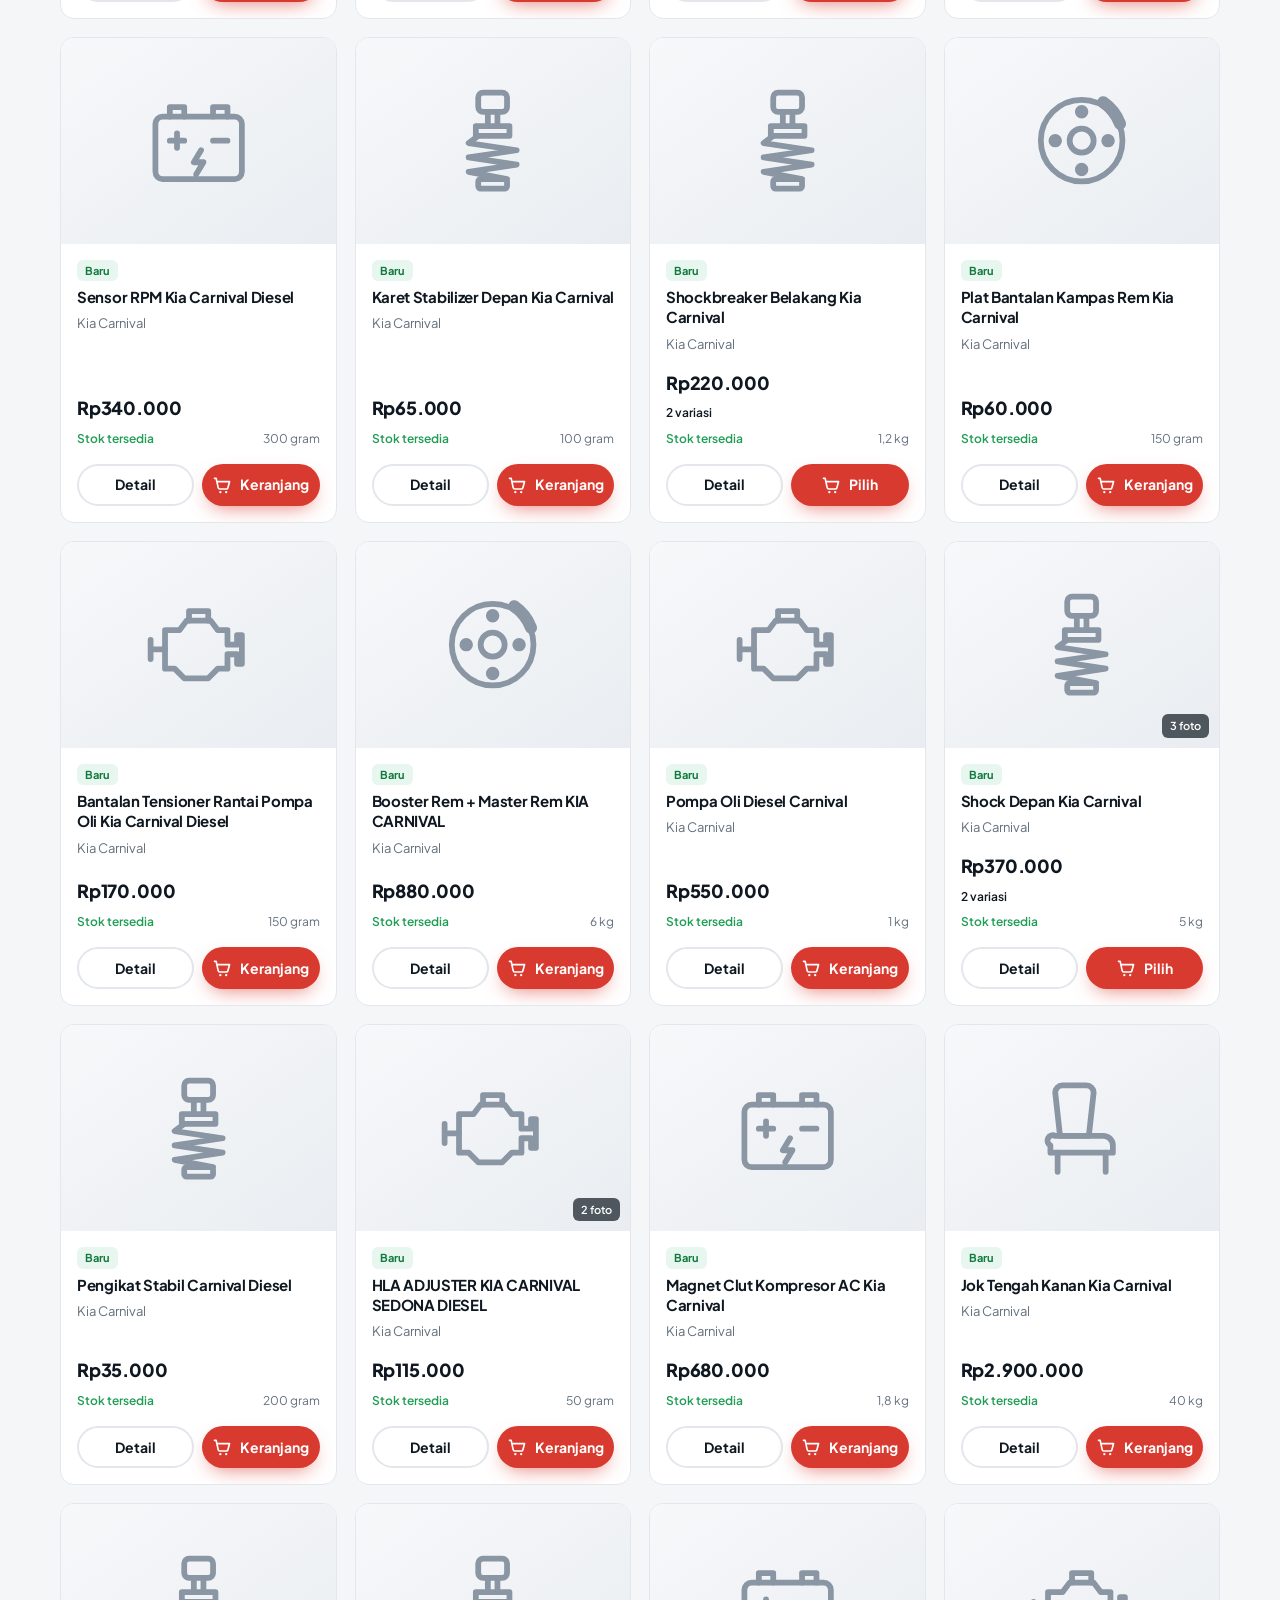
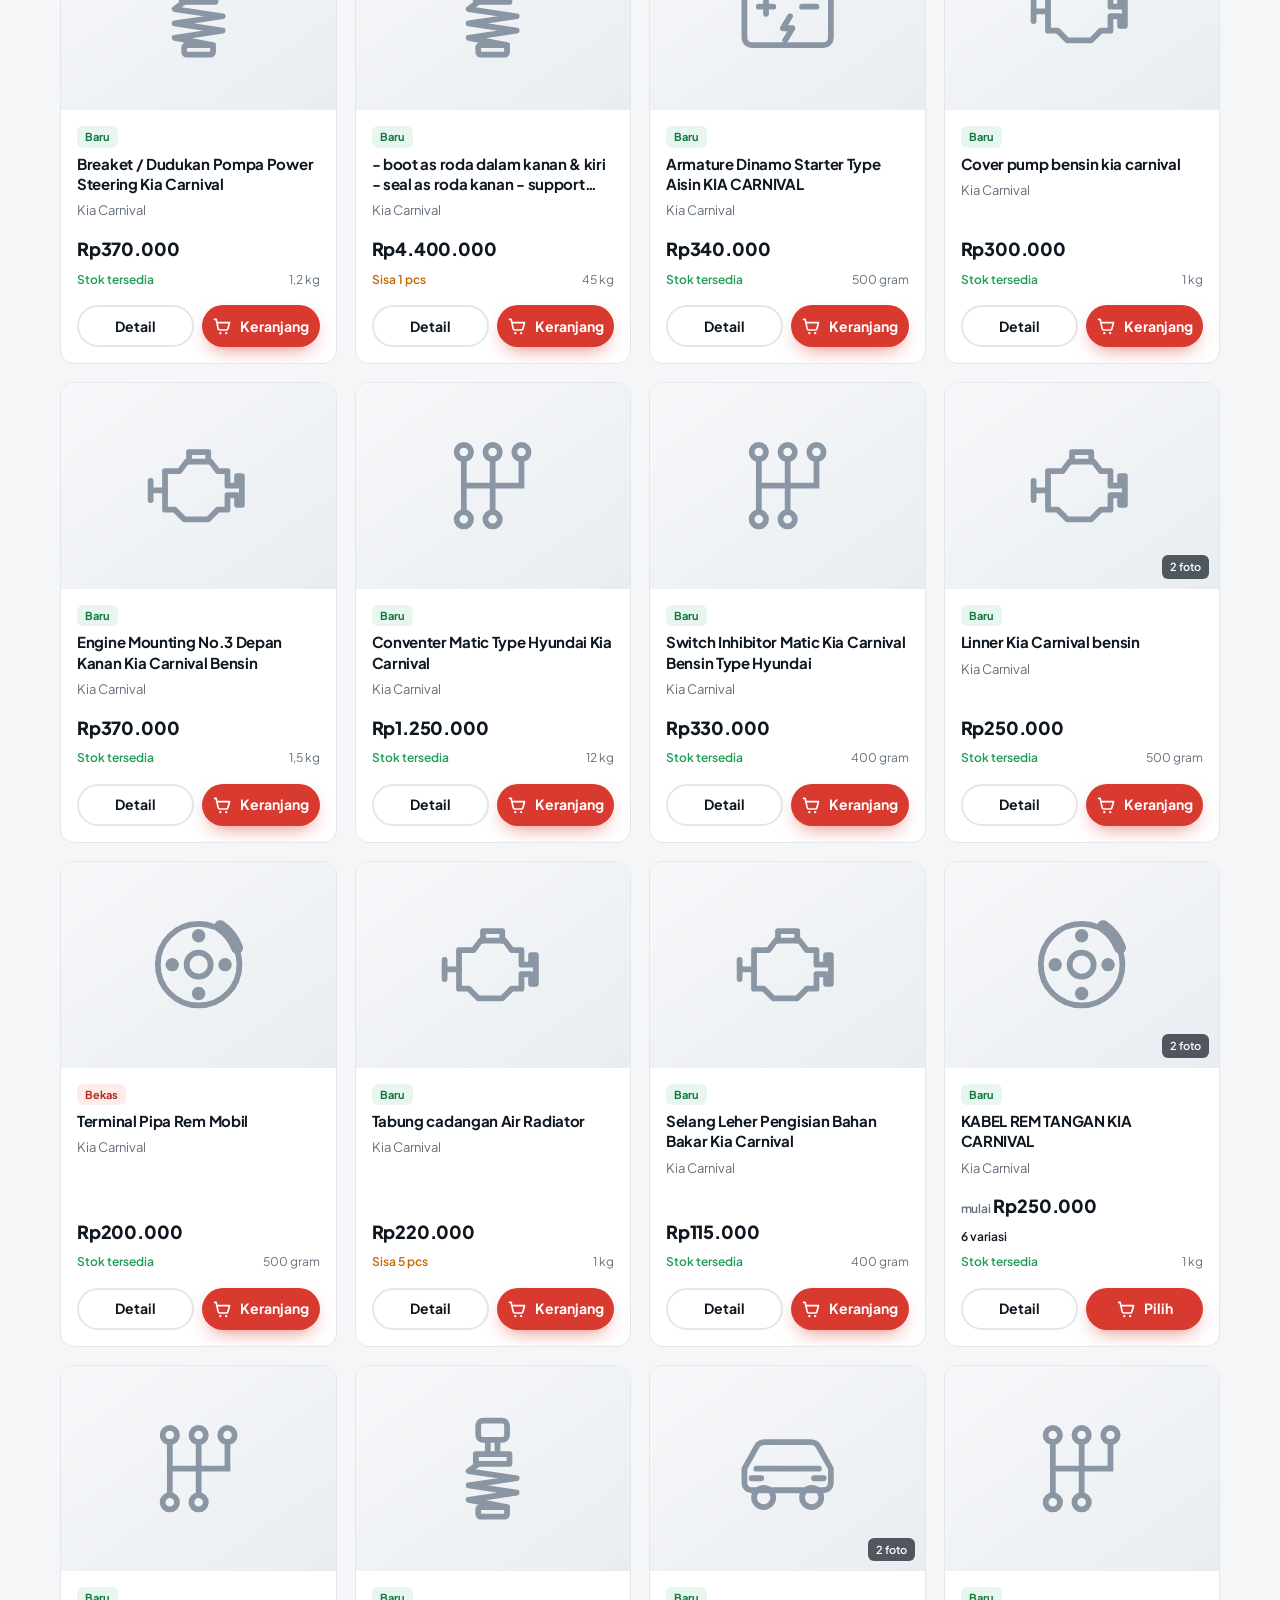
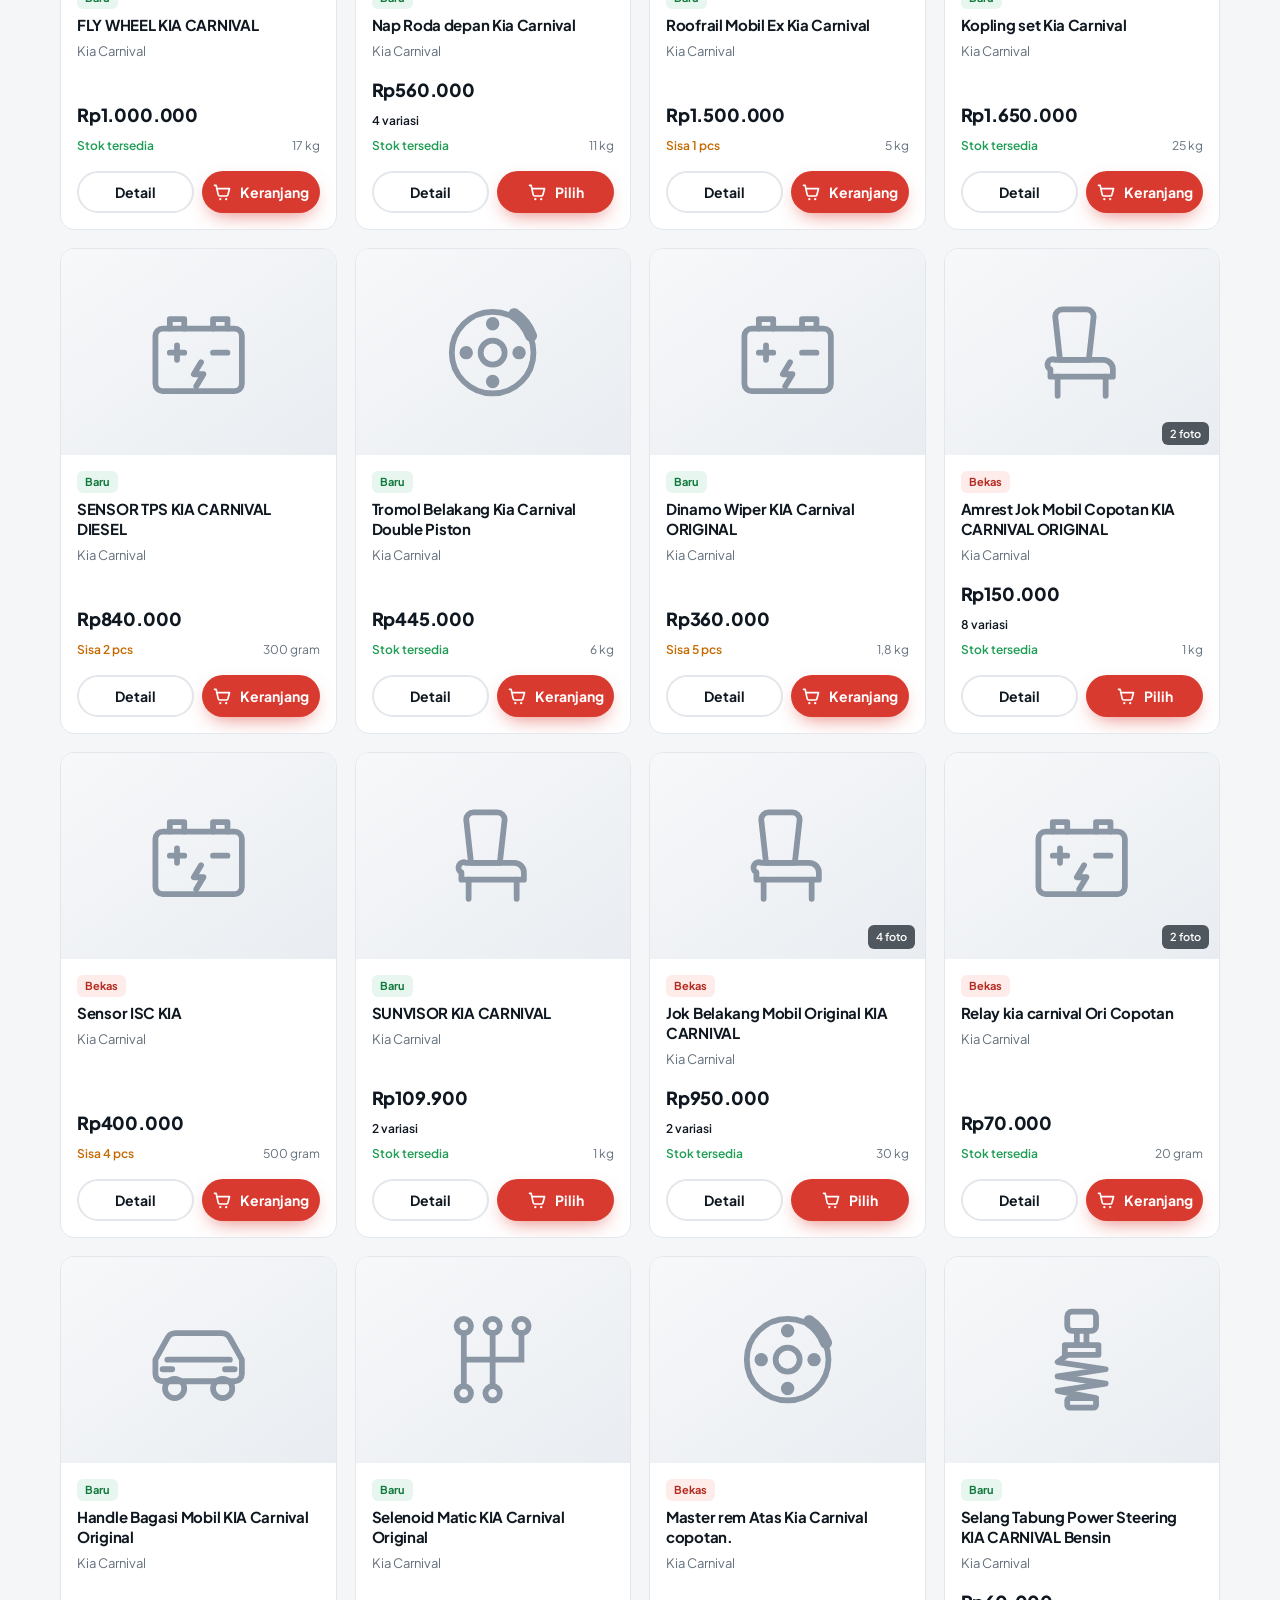
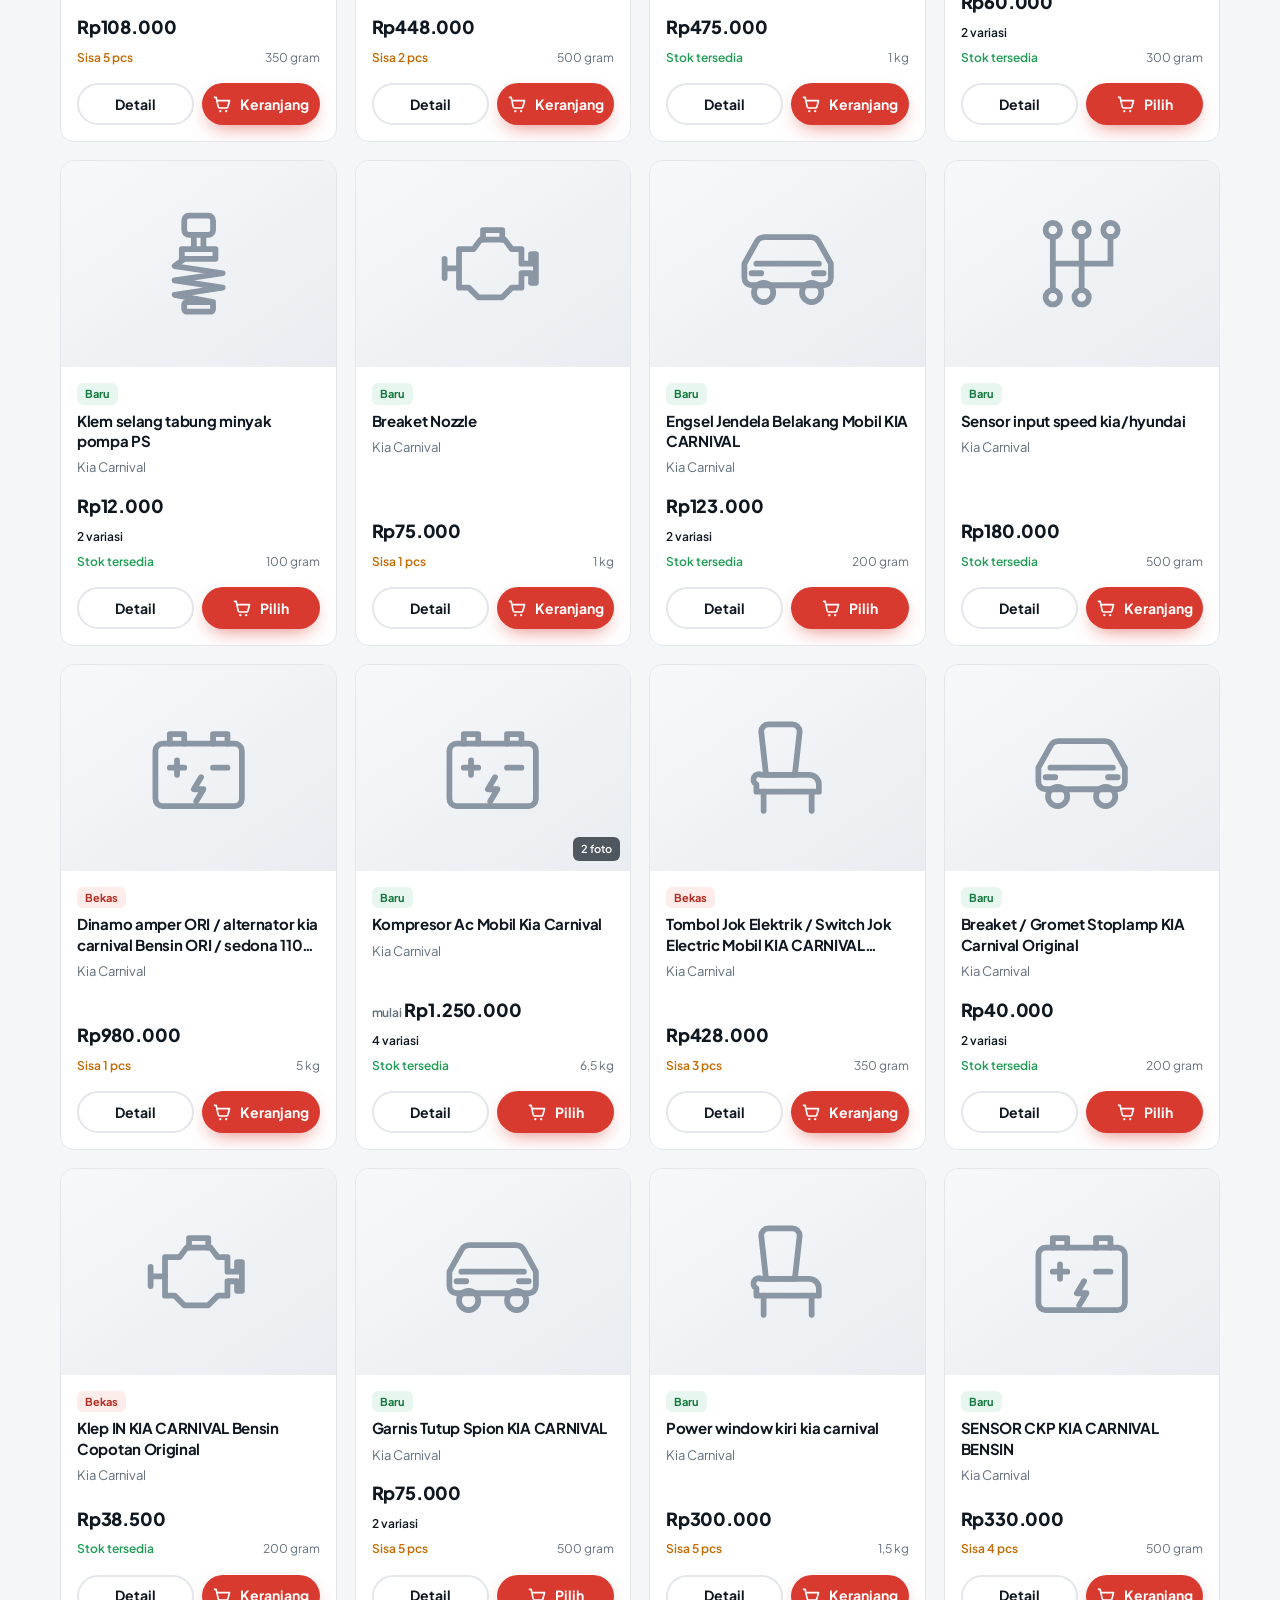
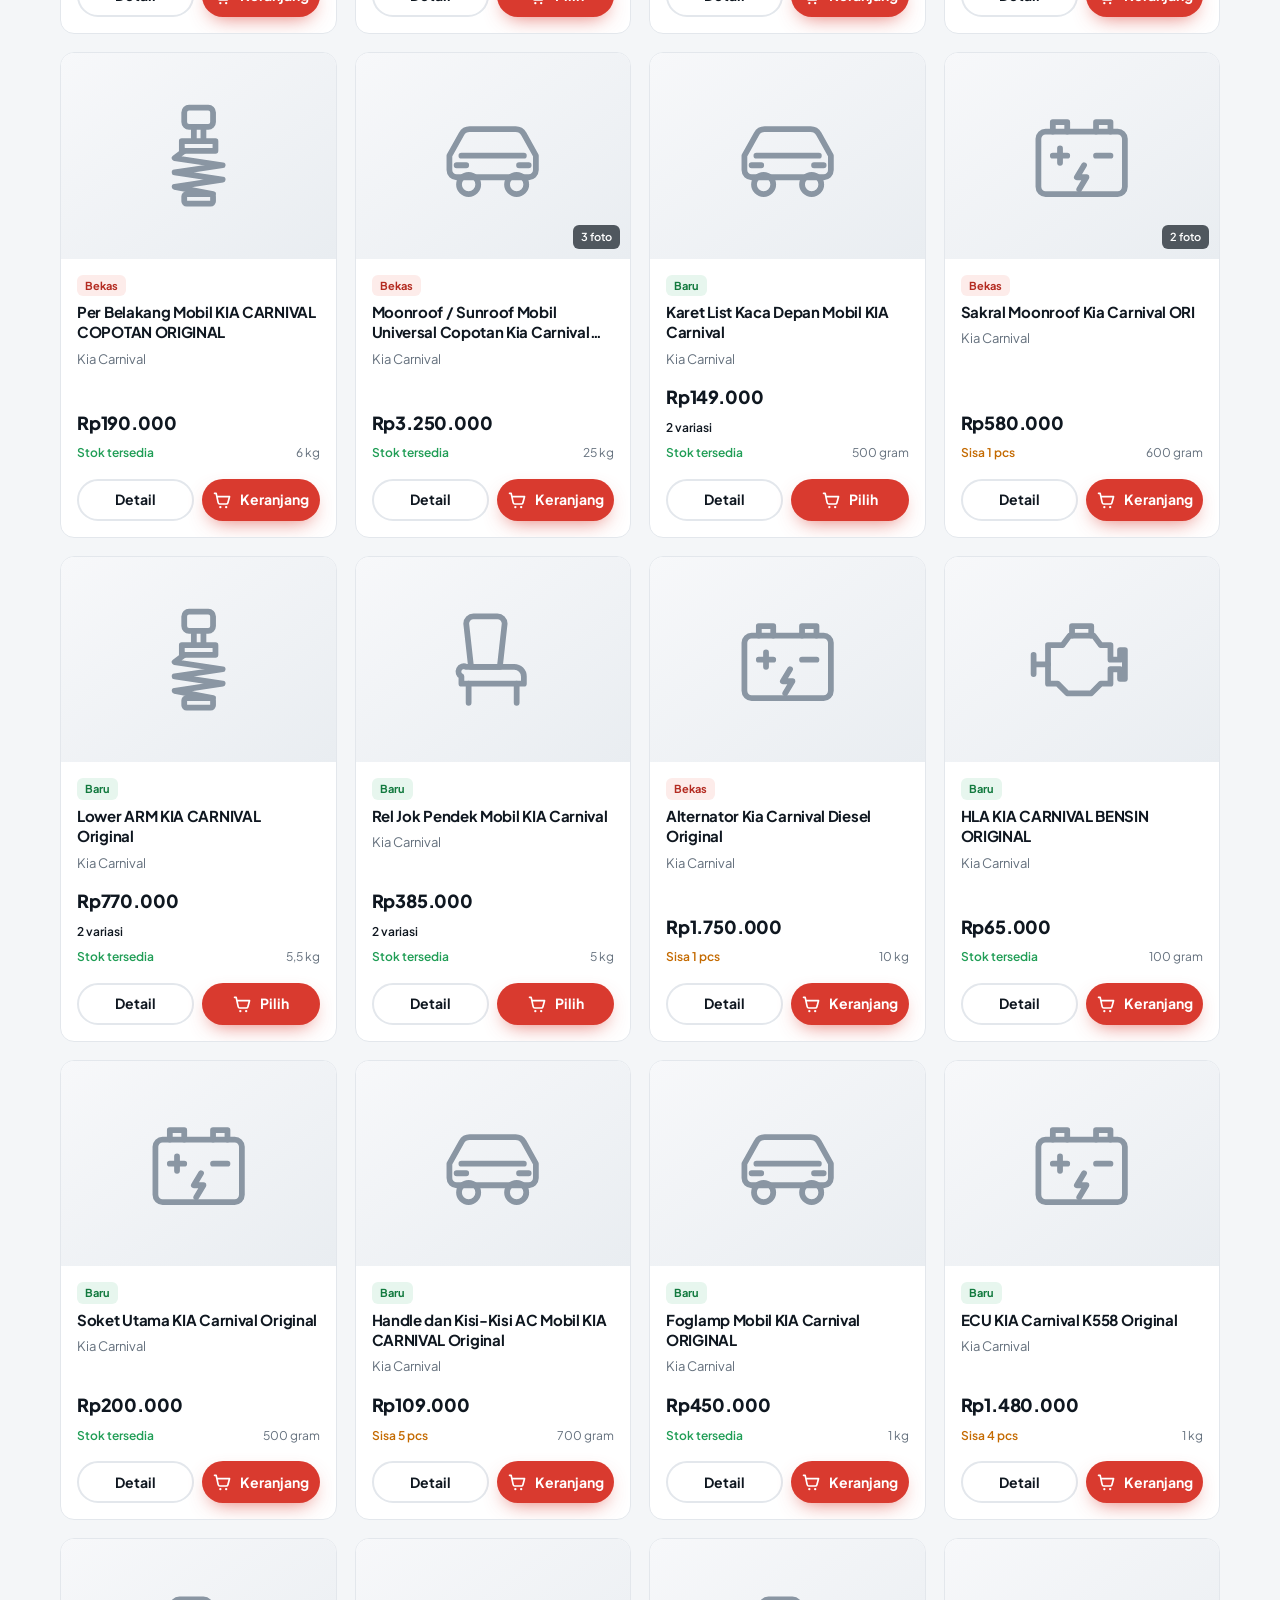
==== commit caec5cc0: "Ganti label di ilustrasi: Produk terjamin, Pasti cocok Co-Authored-By: Claude Opus 5.5 <noreply@anth" ====
--- a/index.html
+++ b/index.html
@@ -88,8 +88,8 @@
             <circle cx="142" cy="200" r="34" fill="#0b1015"/><circle cx="142" cy="200" r="18" fill="#6b7885"/><circle cx="142" cy="200" r="6" fill="#0b1015"/>
             <circle cx="392" cy="200" r="34" fill="#0b1015"/><circle cx="392" cy="200" r="18" fill="#6b7885"/><circle cx="392" cy="200" r="6" fill="#0b1015"/>
           </svg>
-          <div class="hero__chip hero__chip--1"><span class="dot"></span>Stok siap kirim</div>
-          <div class="hero__chip hero__chip--2"><span class="dot dot--red"></span>Cek nomor part</div>
+          <div class="hero__chip hero__chip--1"><span class="dot"></span>Produk terjamin</div>
+          <div class="hero__chip hero__chip--2"><span class="dot dot--red"></span>Pasti cocok</div>
         </div>
       </div>
     </section>
@@ -231,16 +231,12 @@
         </div>
         <div class="faq">
           <details>
-            <summary>Apa beda part Original, OEM, dan Aftermarket?</summary>
-            <p><strong>Original</strong> adalah part resmi berlogo pabrikan. <strong>OEM</strong> dibuat oleh pabrik pemasok yang sama namun tanpa logo pabrikan, kualitas setara dengan harga lebih hemat. <strong>Aftermarket</strong> diproduksi merek lain dengan spesifikasi yang sesuai.</p>
-          </details>
-          <details>
             <summary>Apakah part bekas bergaransi?</summary>
             <p>Part bekas (copotan) sudah kami cek fungsinya sebelum dijual. Komplain <strong>hanya diterima 2x24 jam setelah barang diterima</strong>.</p>
           </details>
           <details>
             <summary>Bagaimana memastikan part cocok dengan mobil saya?</summary>
-            <p>Kirimkan nomor rangka (VIN) atau foto STNK lewat WhatsApp. Kami cek nomor part yang sesuai sebelum barang dikirim.</p>
+            <p>Pastikan Anda mengetahui jenis mesin mobil Anda, diesel atau bensin, karena beberapa part berbeda untuk keduanya. Kalau masih ragu, silakan konsultasi dulu lewat WhatsApp, kami bantu carikan part yang sesuai.</p>
           </details>
           <details>
             <summary>Apakah bisa kirim ke luar kota?</summary>
@@ -252,7 +248,7 @@
           </details>
           <details>
             <summary>Apakah melayani pemasangan?</summary>
-            <p>Untuk area Pekalongan dan sekitarnya kami dapat membantu merekomendasikan bengkel. Hubungi admin untuk info lebih lanjut.</p>
+            <p>Kami dapat membantu merekomendasikan bengkel terdekat di daerah Anda, di seluruh Indonesia. Hubungi admin lewat WhatsApp untuk info lebih lanjut.</p>
           </details>
         </div>
       </div>
@@ -275,7 +271,6 @@
           </div>
           <div class="contact__card">
             <h3>Chat dengan admin</h3>
-            <p>Respon rata-rata di bawah 10 menit pada jam kerja.</p>
             <a href="#" class="btn btn--wa btn--block" data-wa="Halo, saya ingin bertanya tentang sparepart mobil.">
               <svg viewBox="0 0 24 24" aria-hidden="true"><path fill="currentColor" d="M12 2a10 10 0 00-8.6 15.1L2 22l5-1.3A10 10 0 1012 2zm4.5 12.1c-.2-.1-1.5-.7-1.7-.8s-.4-.1-.6.1-.7.8-.8 1-.3.2-.5.1a6.7 6.7 0 01-3.3-2.9c-.3-.4.2-.4.7-1.3.1-.2 0-.3 0-.4l-.8-1.8c-.2-.5-.4-.4-.6-.4h-.5a1 1 0 00-.7.3 3 3 0 00-.9 2.2 5.2 5.2 0 001.1 2.7 11.8 11.8 0 004.5 4c1.7.7 2.3.8 3.2.6a2.7 2.7 0 001.8-1.2 2.2 2.2 0 00.1-1.2c0-.1-.2-.2-.5-.3z"/></svg>
               Chat WhatsApp
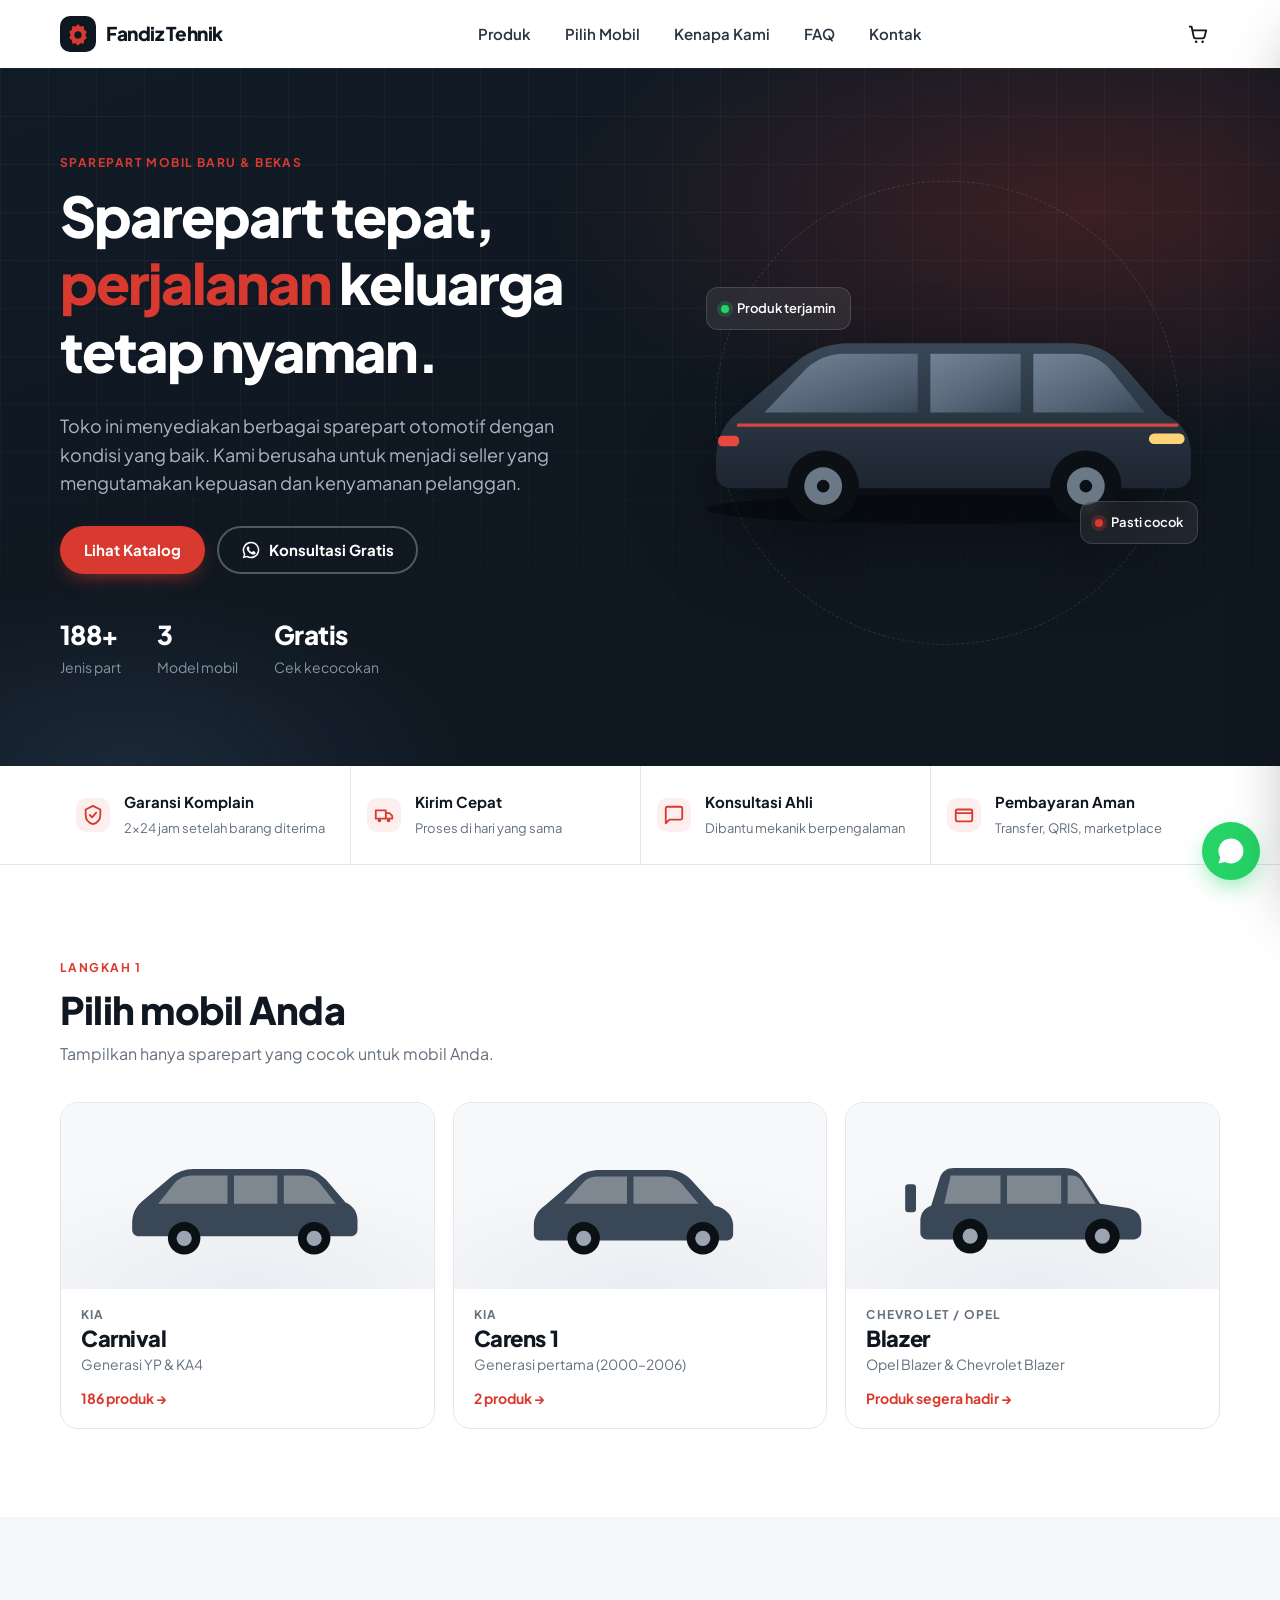
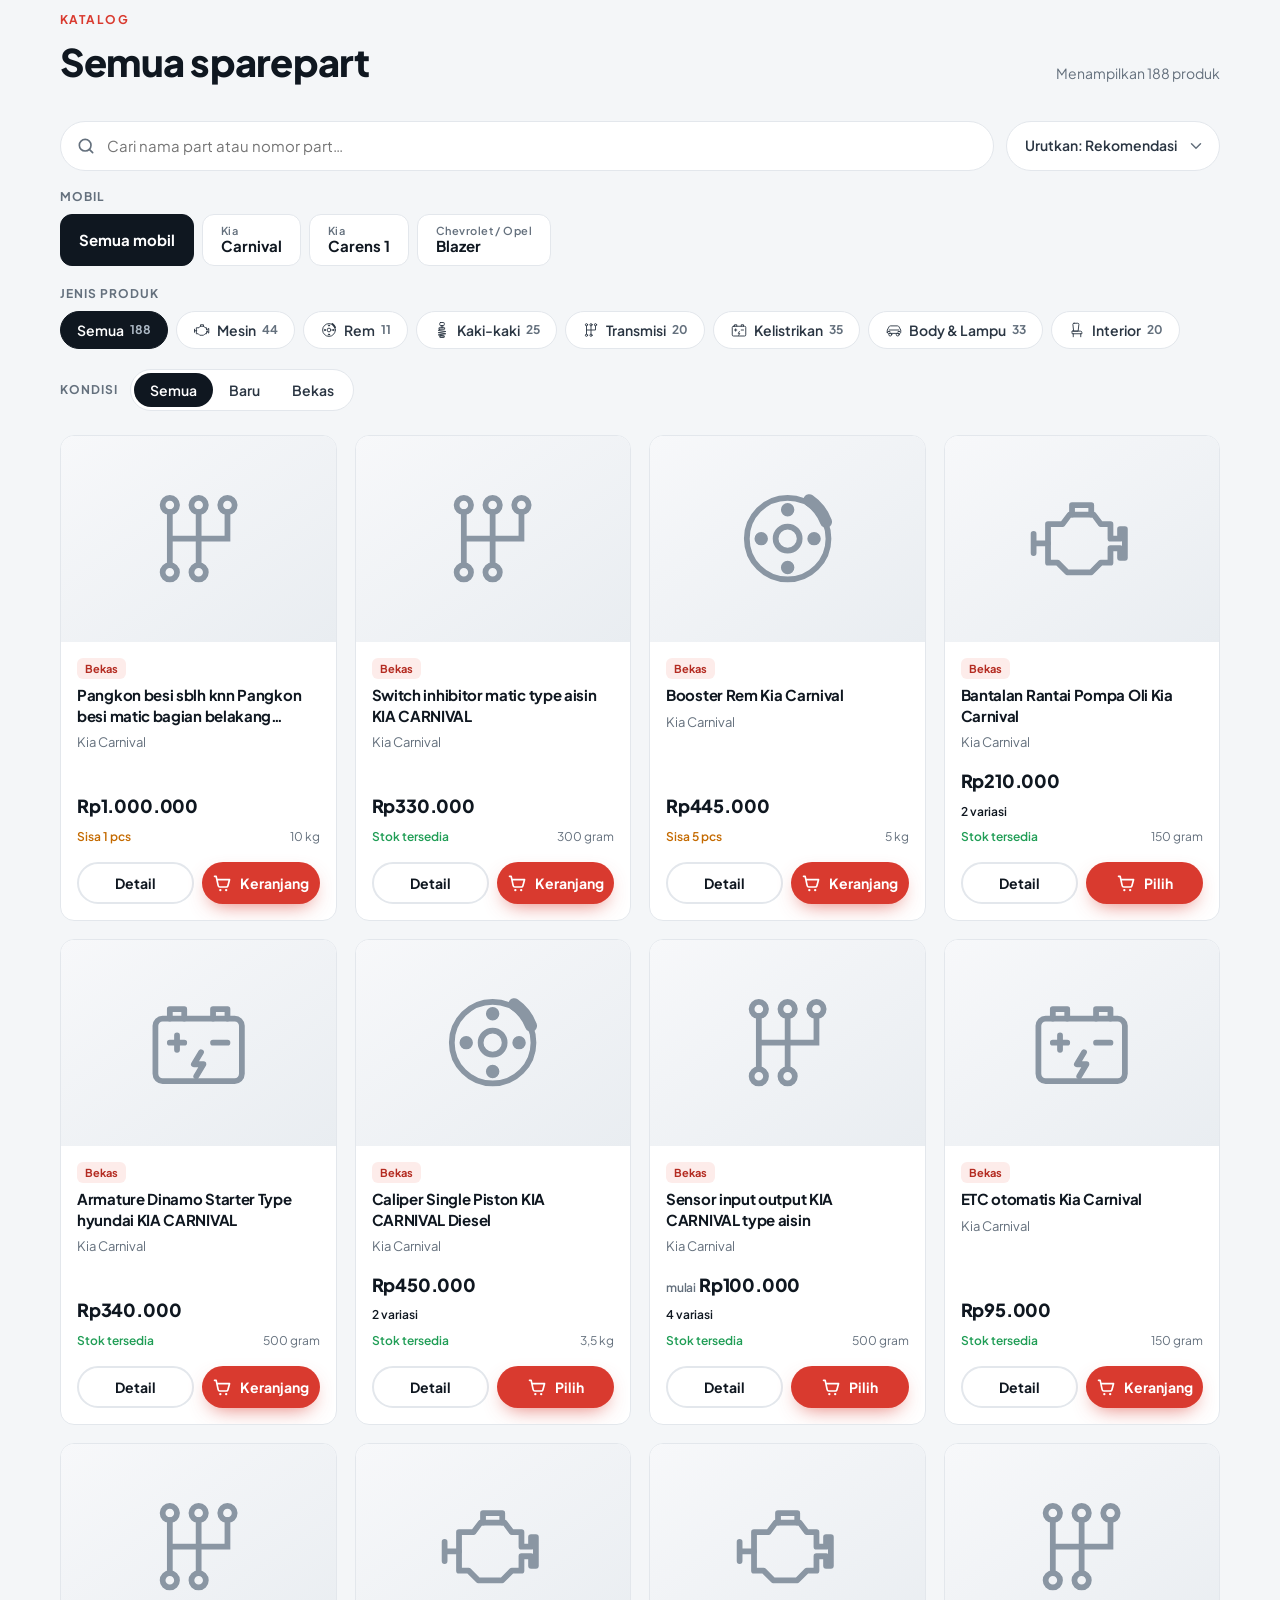
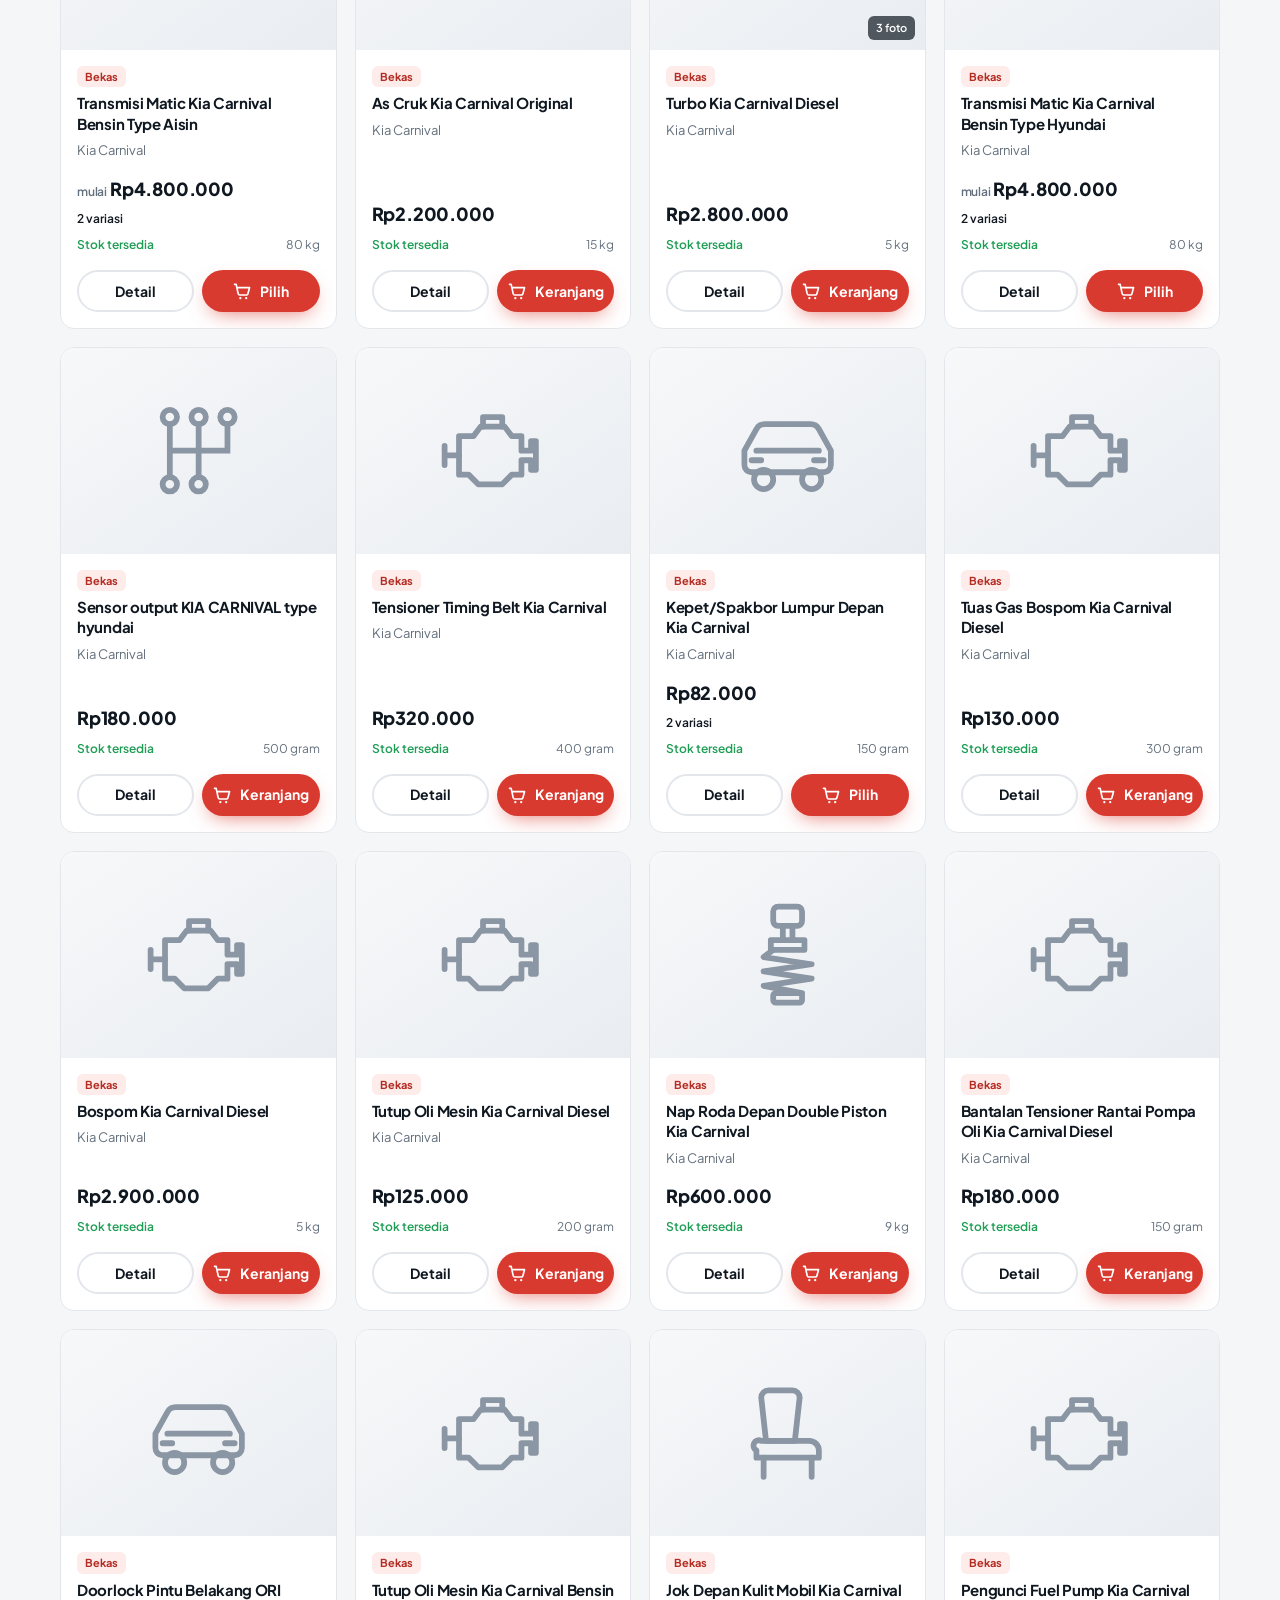
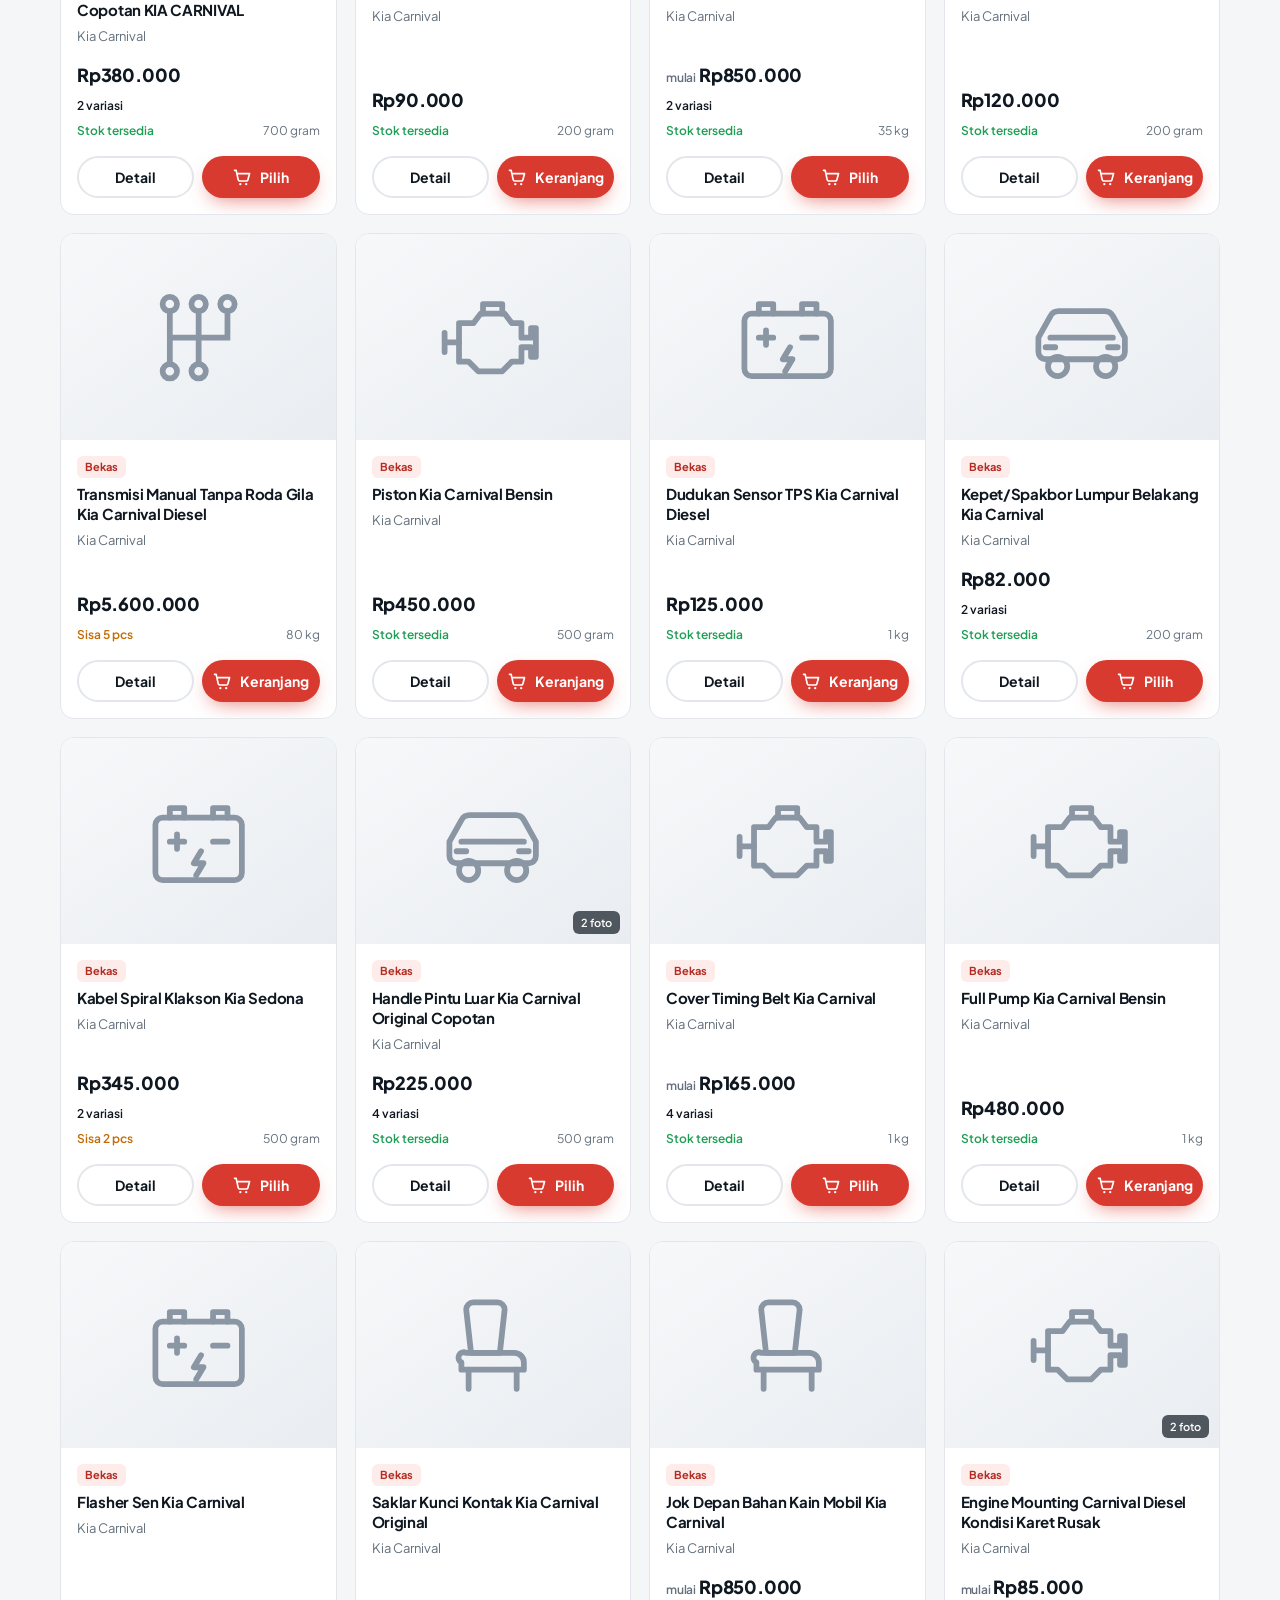
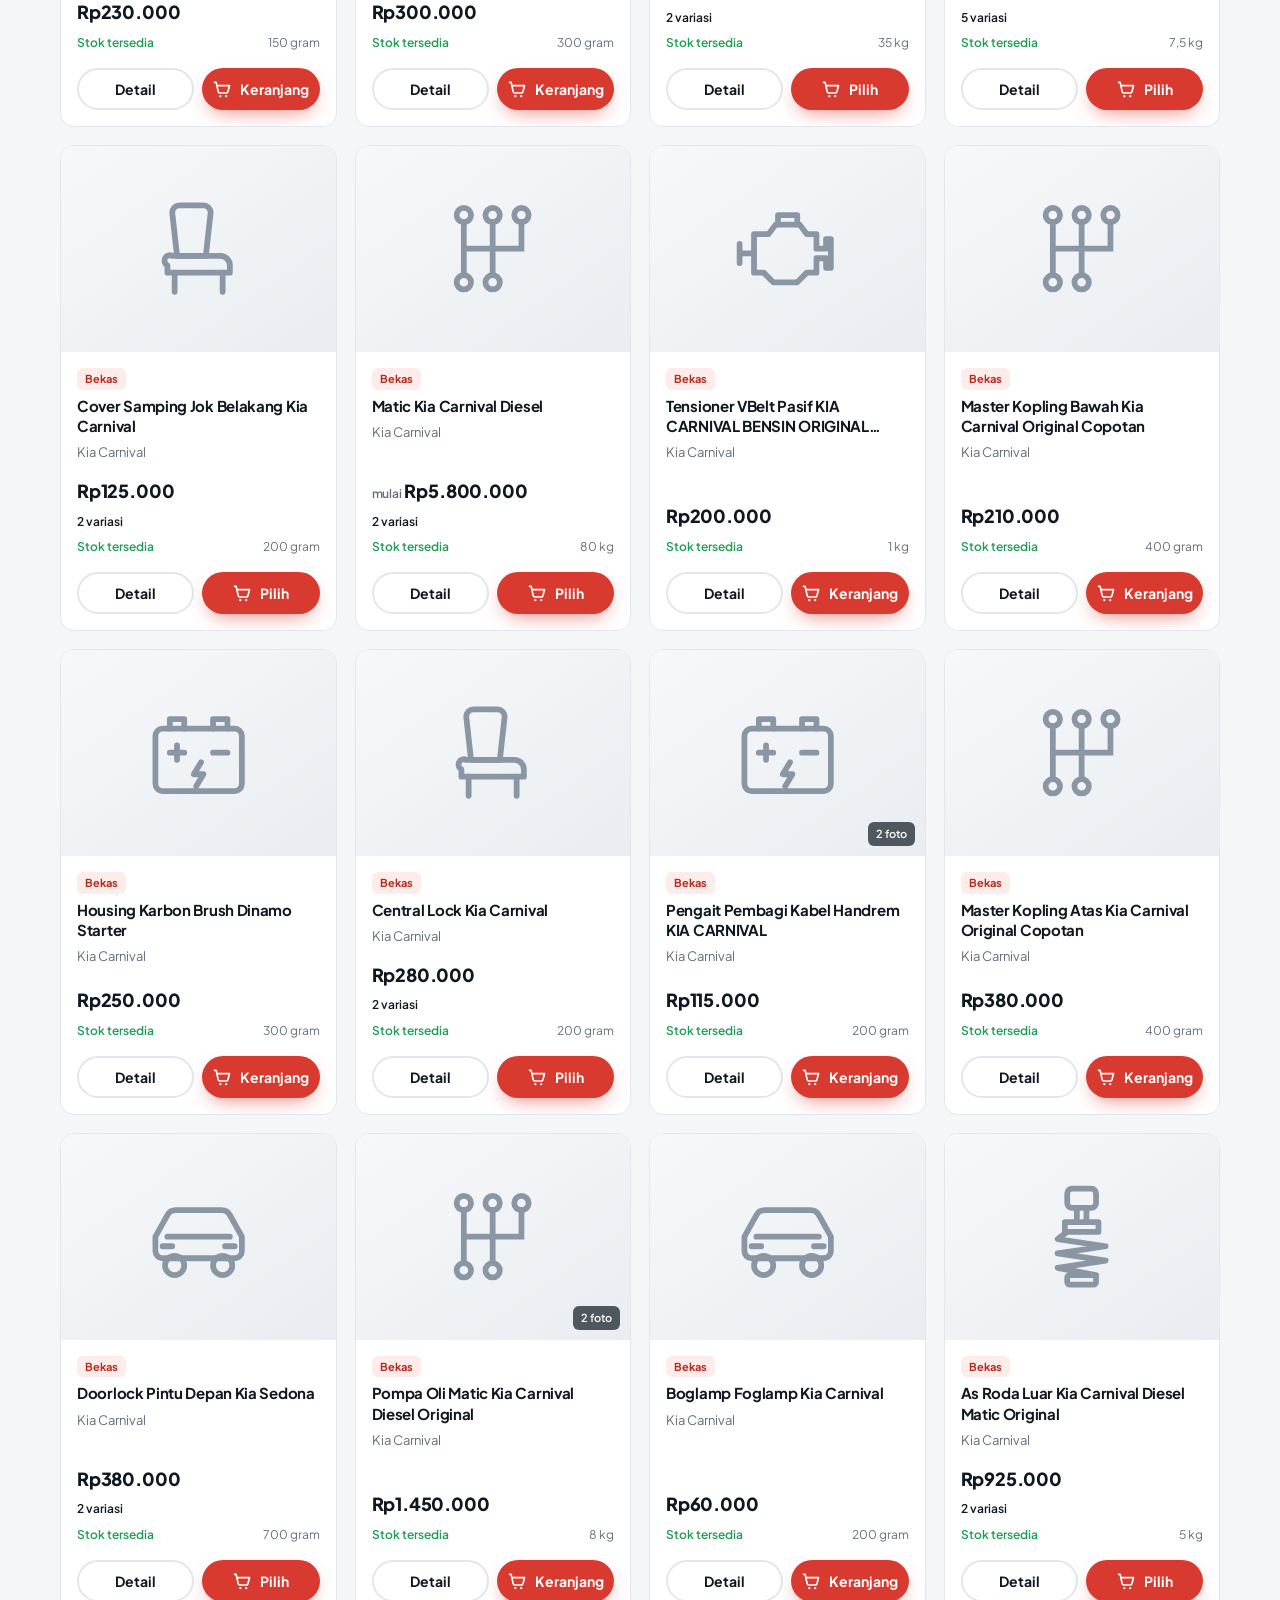
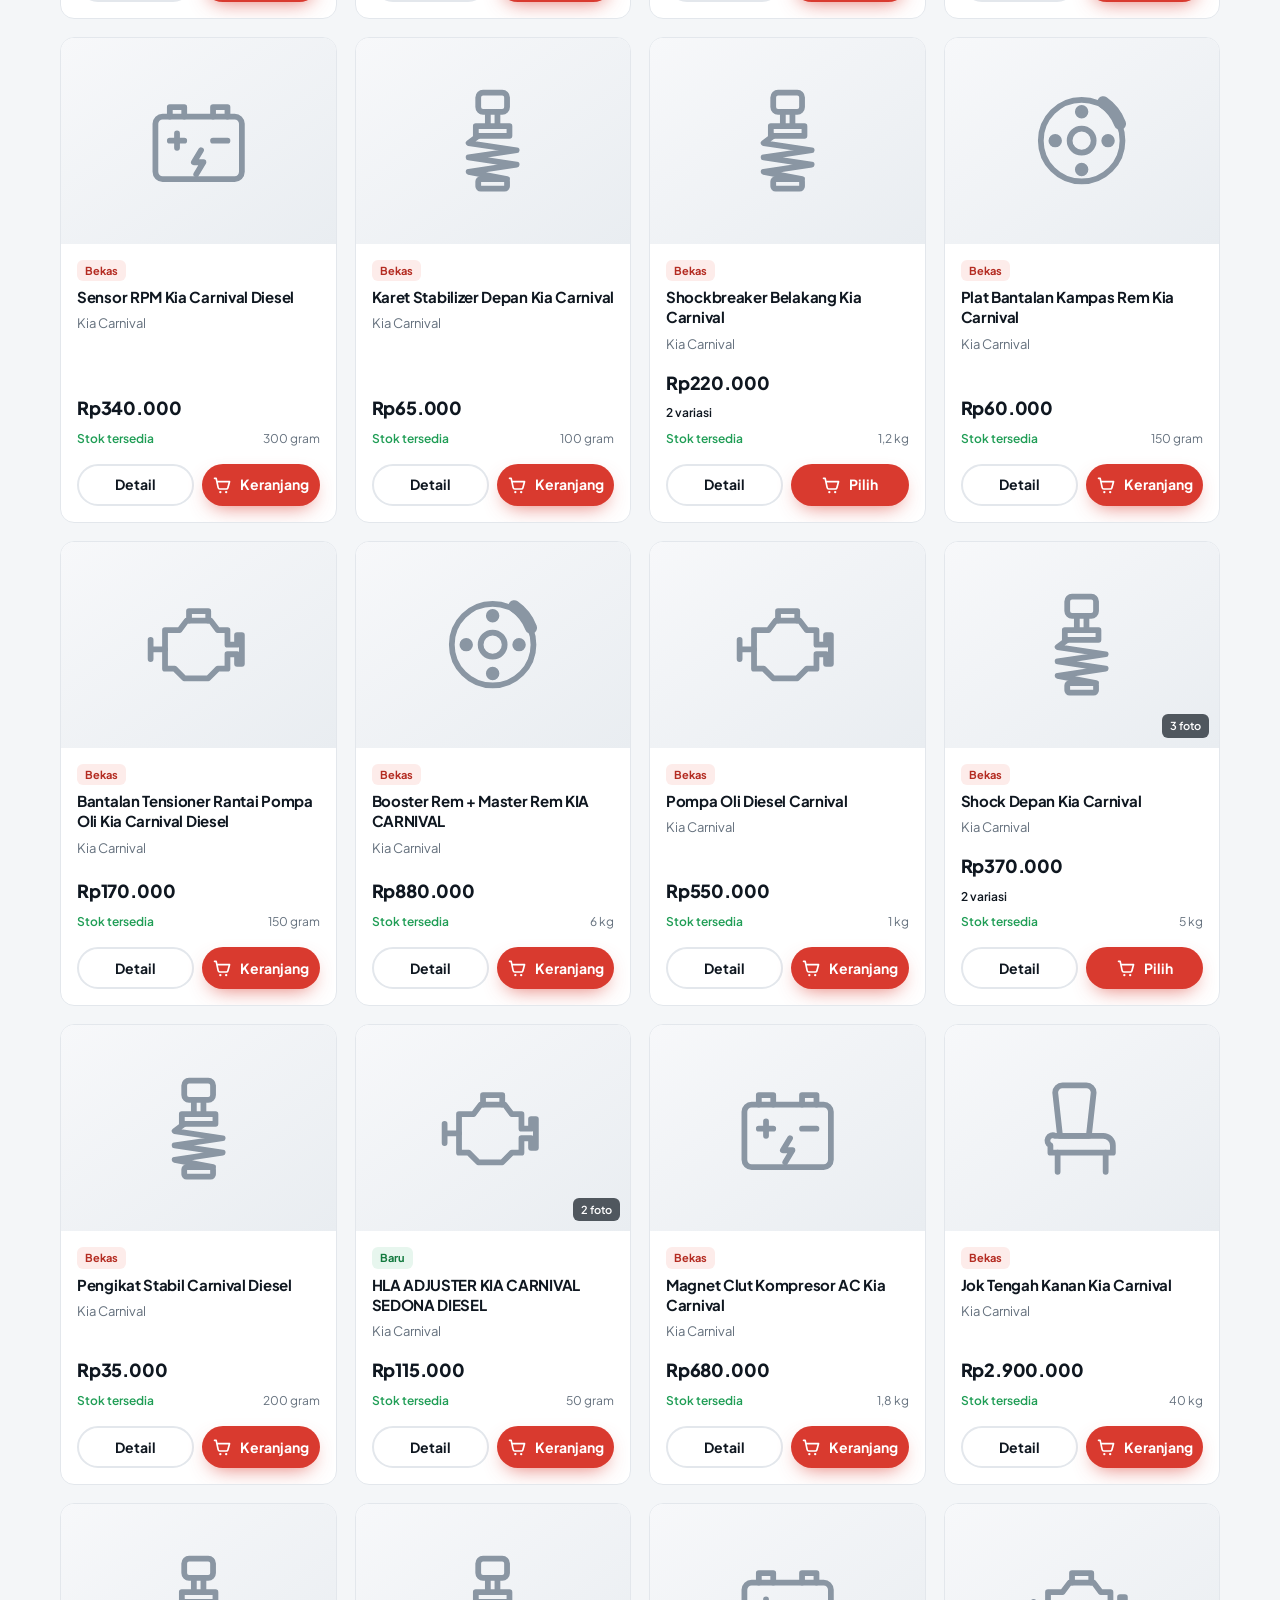
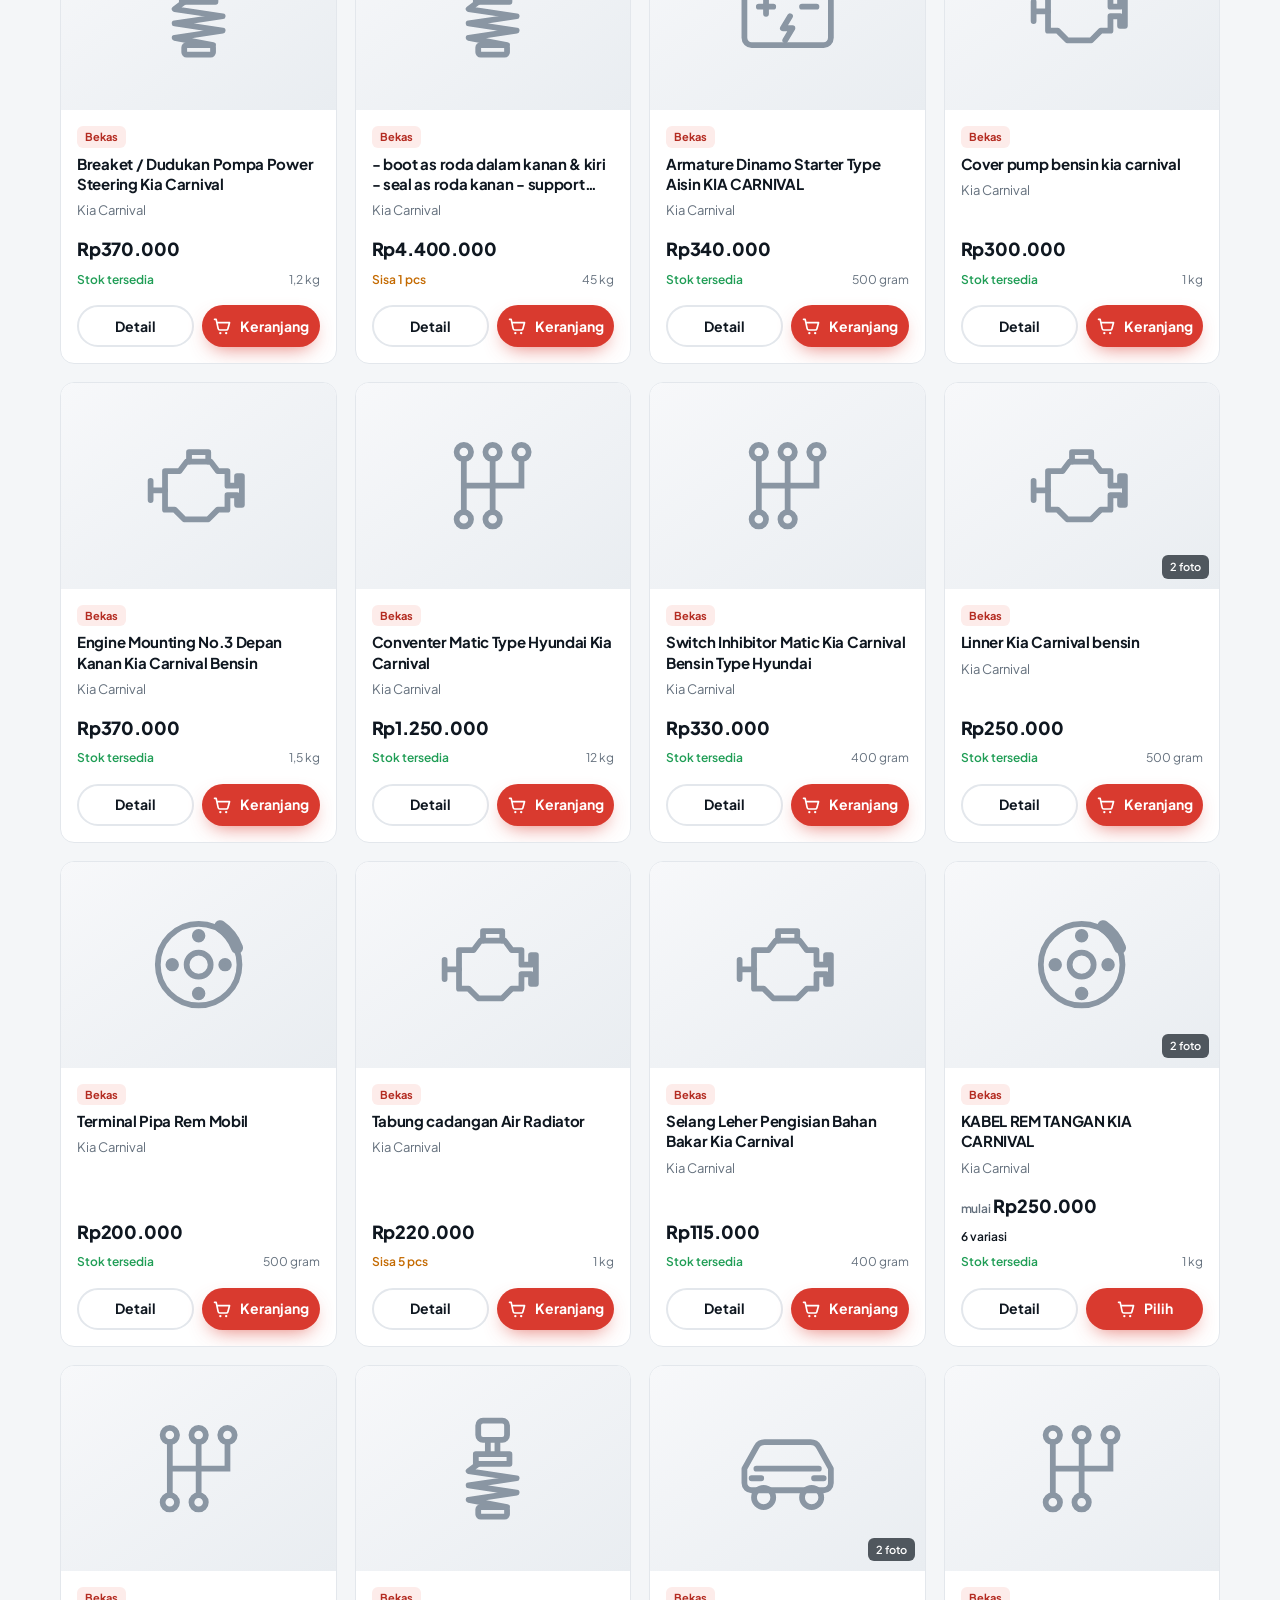
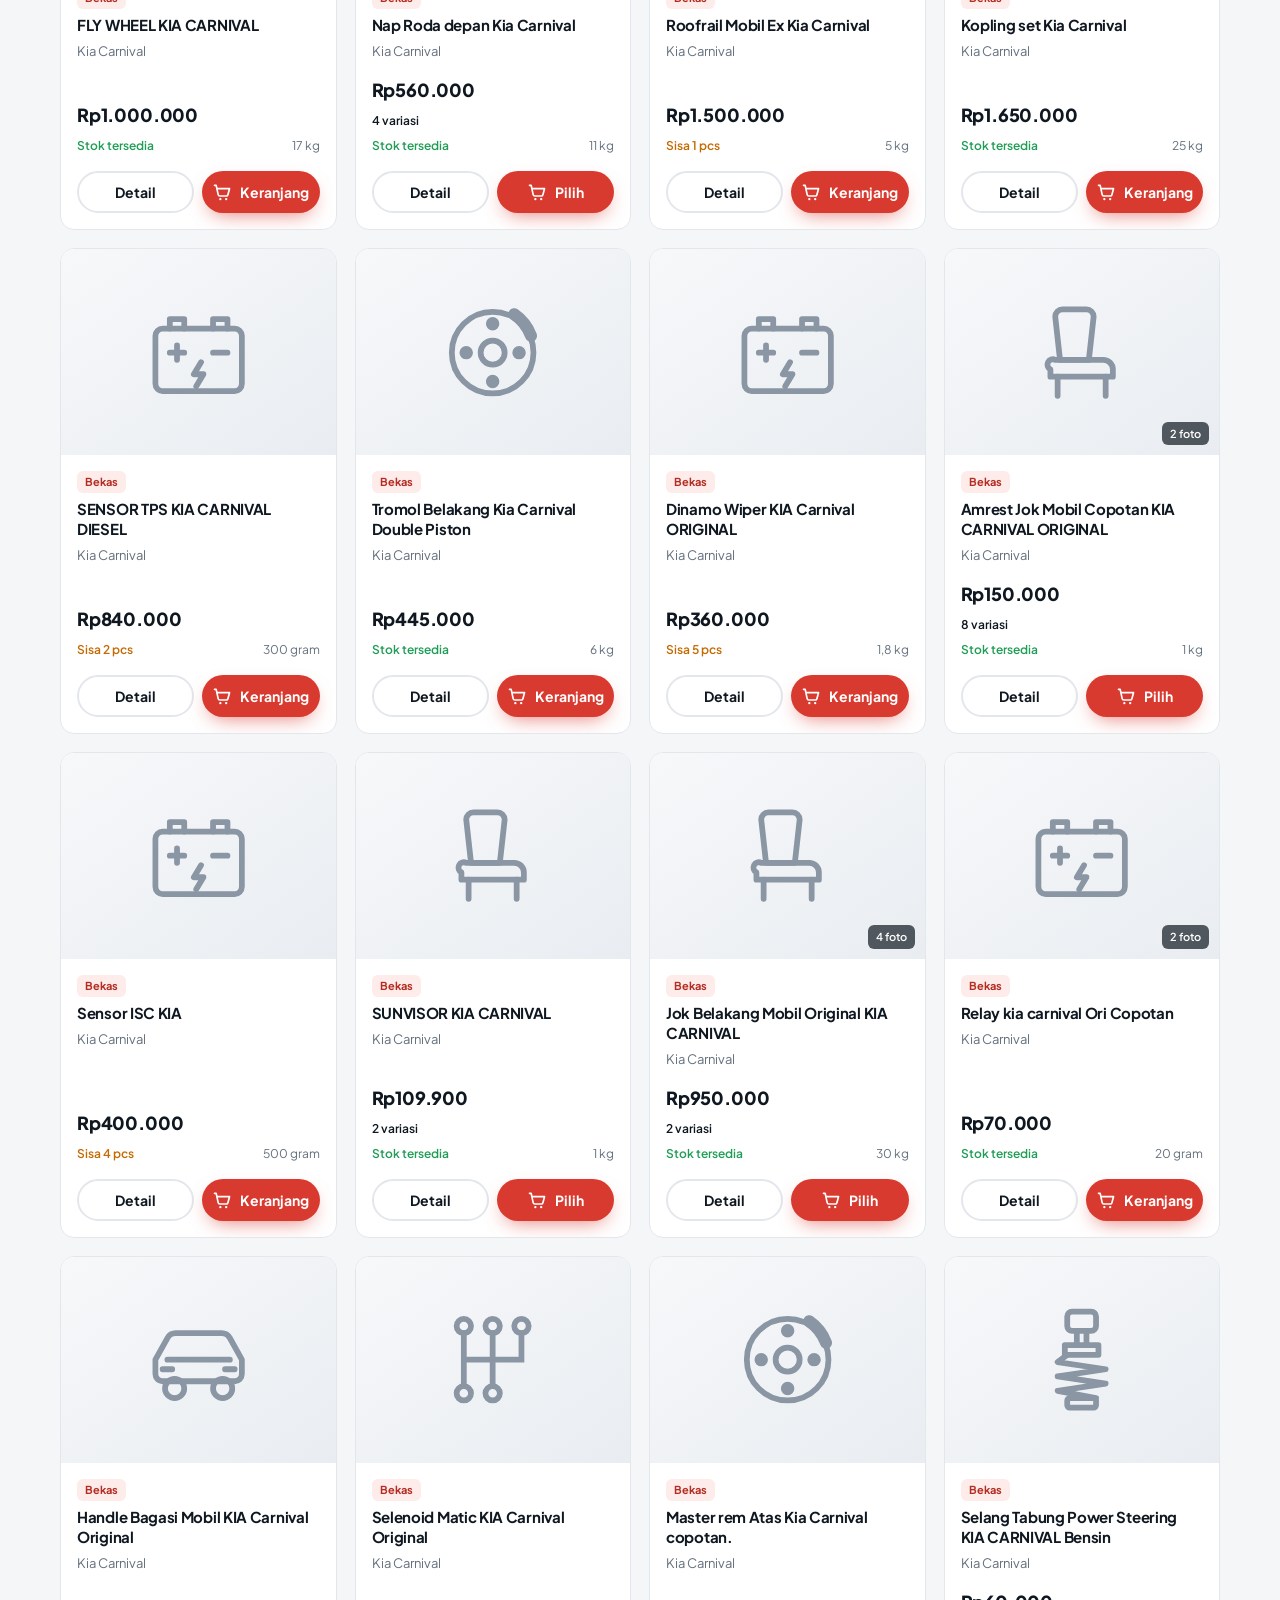
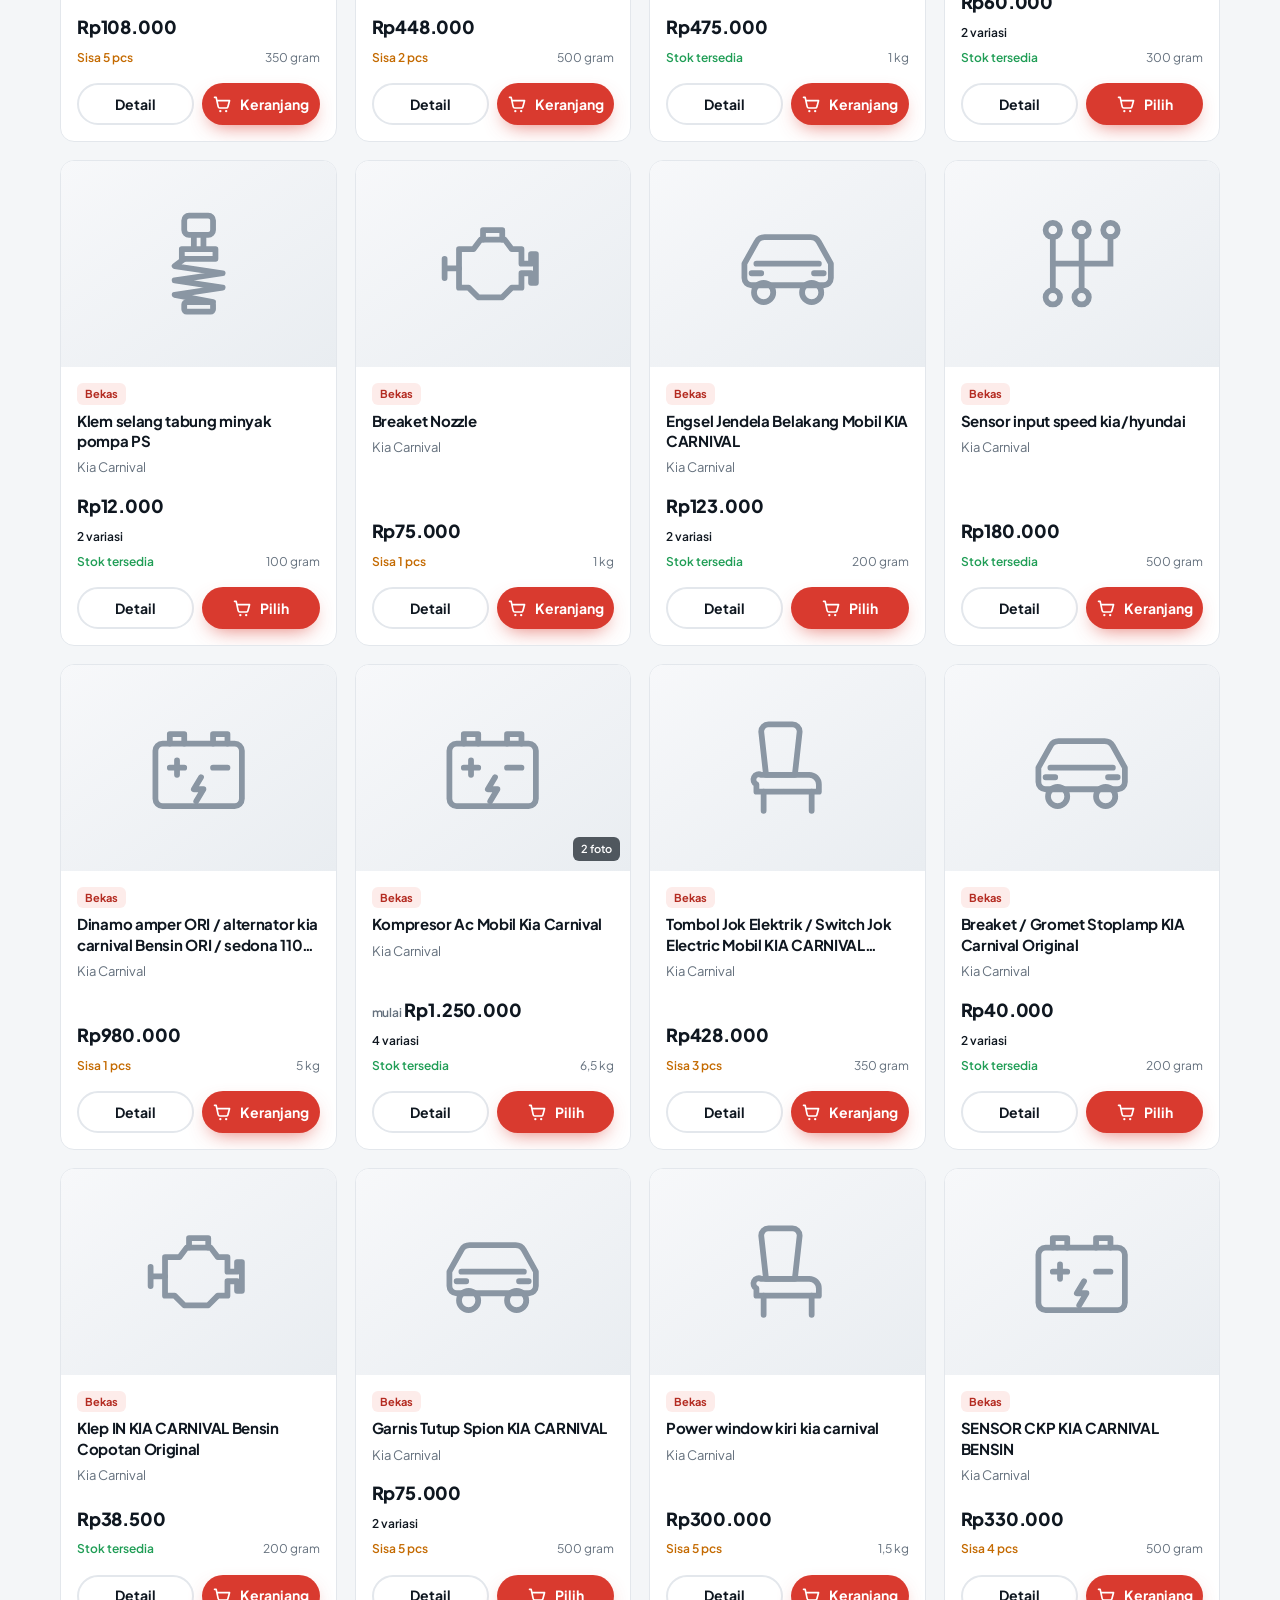
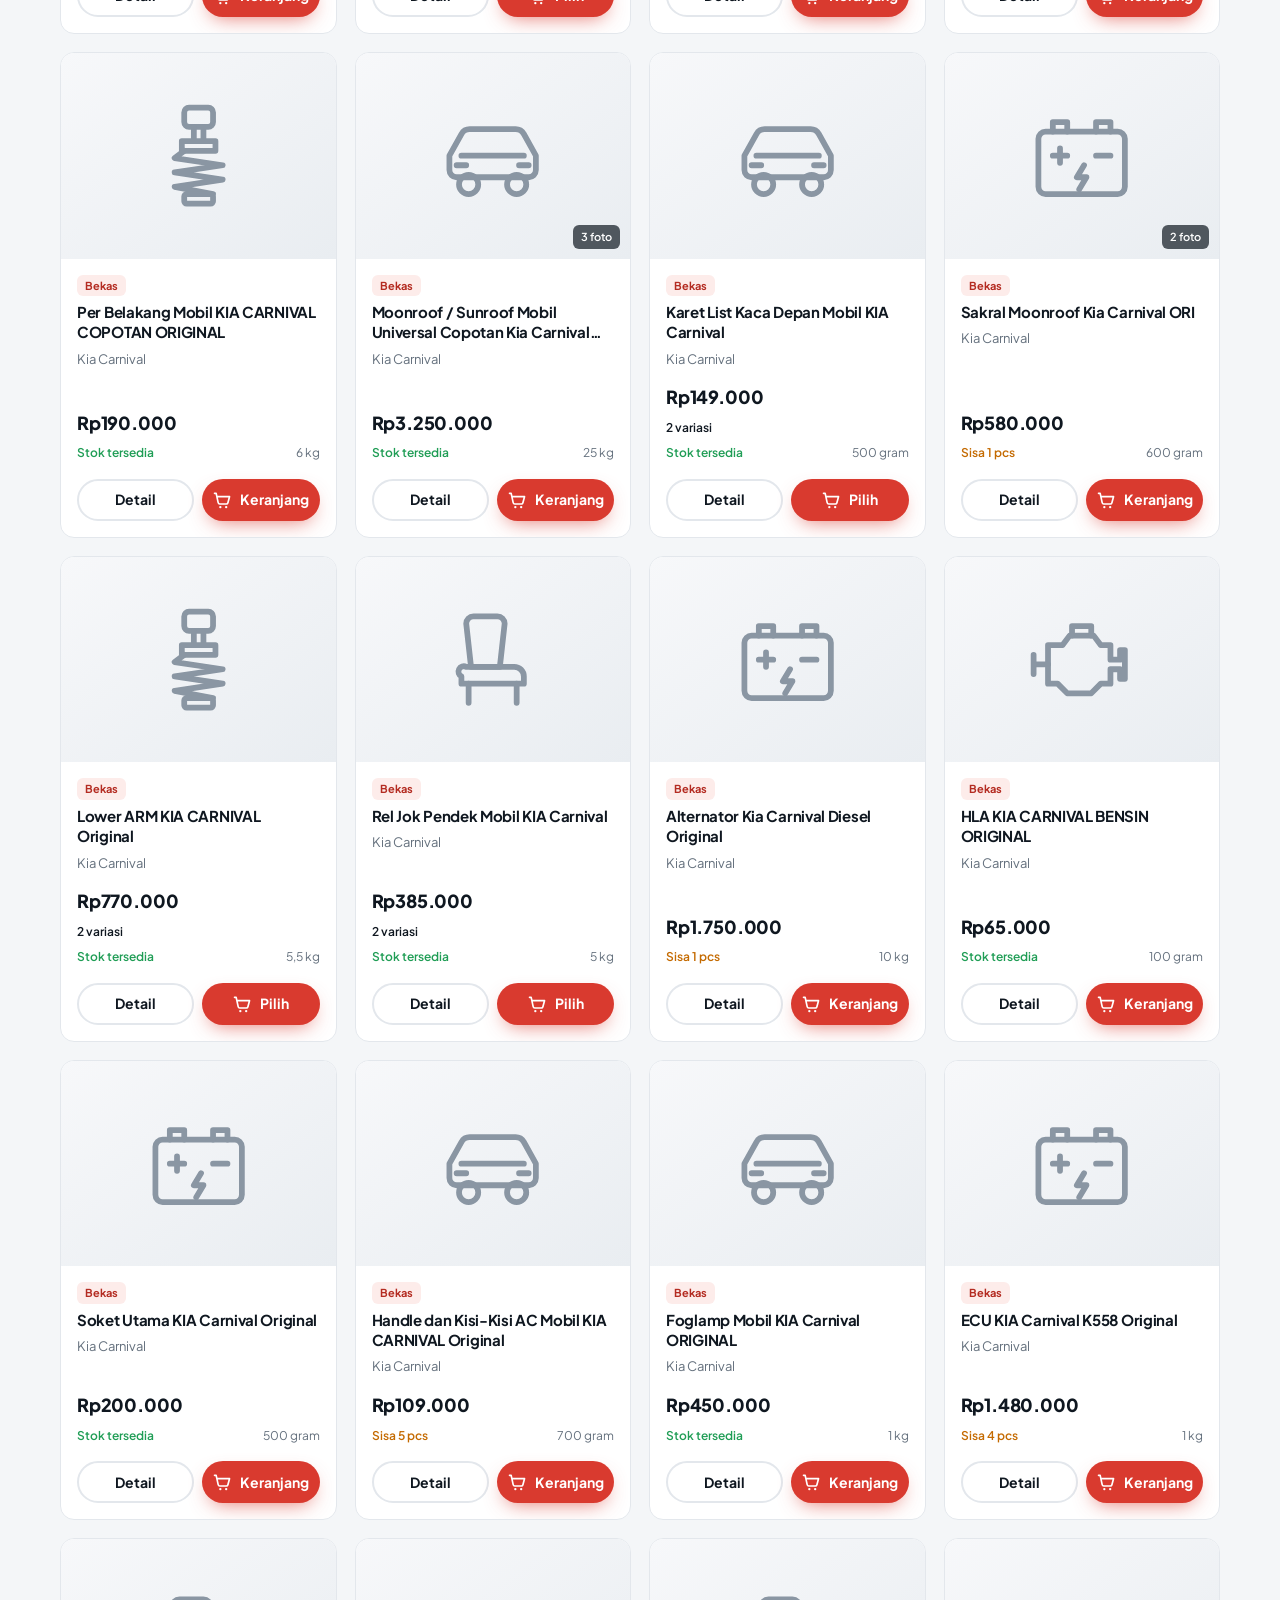
==== commit 112810f3: "Ganti nomor WhatsApp dan jadwal kerja - WhatsApp & telepon: 0822-2677-1297 - Jam kerja: Senin – Sabt" ====
--- a/index.html
+++ b/index.html
@@ -271,6 +271,7 @@
           </div>
           <div class="contact__card">
             <h3>Chat dengan admin</h3>
+            <p class="contact__note"><span data-toko="jamBuka"></span><br><span data-toko="catatanChat"></span></p>
             <a href="#" class="btn btn--wa btn--block" data-wa="Halo, saya ingin bertanya tentang sparepart mobil.">
               <svg viewBox="0 0 24 24" aria-hidden="true"><path fill="currentColor" d="M12 2a10 10 0 00-8.6 15.1L2 22l5-1.3A10 10 0 1012 2zm4.5 12.1c-.2-.1-1.5-.7-1.7-.8s-.4-.1-.6.1-.7.8-.8 1-.3.2-.5.1a6.7 6.7 0 01-3.3-2.9c-.3-.4.2-.4.7-1.3.1-.2 0-.3 0-.4l-.8-1.8c-.2-.5-.4-.4-.6-.4h-.5a1 1 0 00-.7.3 3 3 0 00-.9 2.2 5.2 5.2 0 001.1 2.7 11.8 11.8 0 004.5 4c1.7.7 2.3.8 3.2.6a2.7 2.7 0 001.8-1.2 2.2 2.2 0 00.1-1.2c0-.1-.2-.2-.5-.3z"/></svg>
               Chat WhatsApp
--- a/css/style.css
+++ b/css/style.css
@@ -316,6 +316,7 @@
 .contact__card { padding: 32px; border-radius: 20px; background: #fff; box-shadow: var(--shadow); display: grid; gap: 12px; }
 .contact__card h3 { margin: 0; font-size: 22px; }
 .contact__card p { color: var(--c-muted); margin: 0 0 8px; }
+.contact__note { font-size: 14px; }
 
 /* ---------- Footer ---------- */
 .footer { background: var(--c-ink); color: #8794a1; padding: 56px 0 28px; font-size: 14px; }
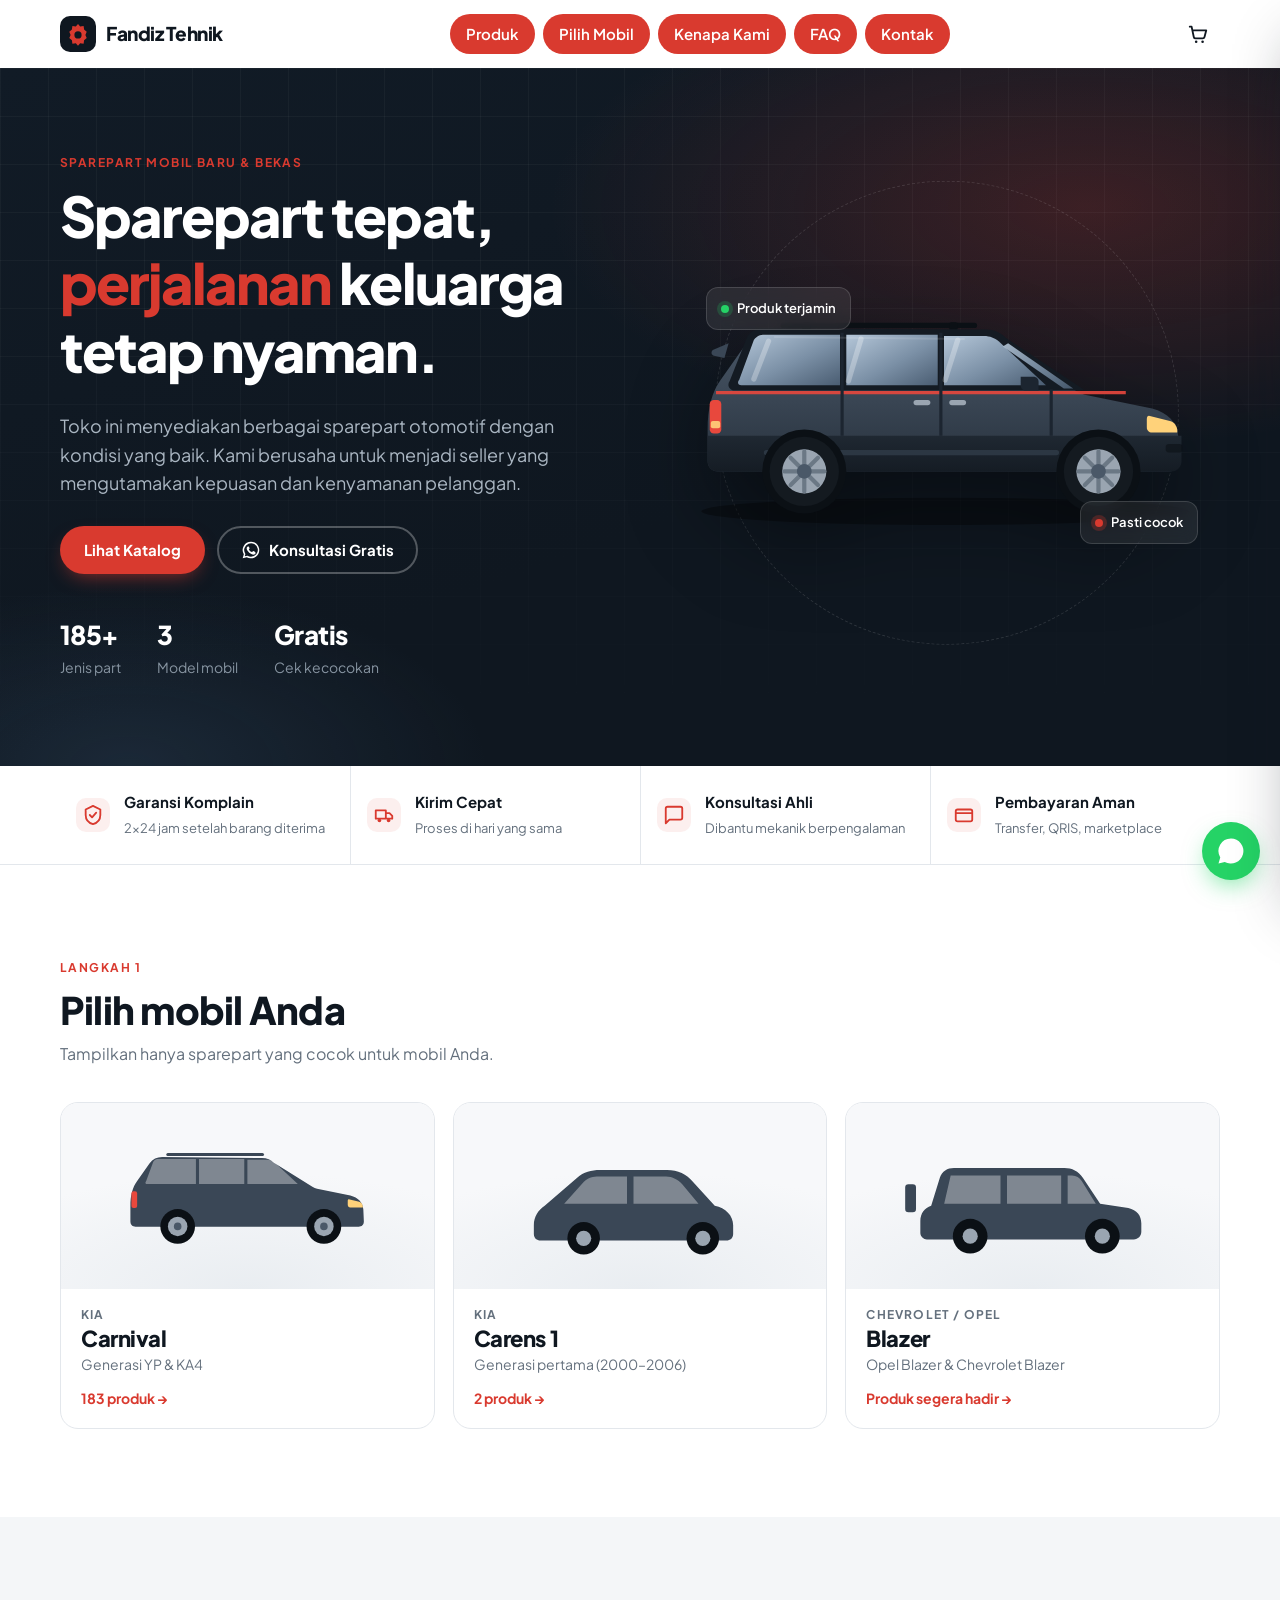
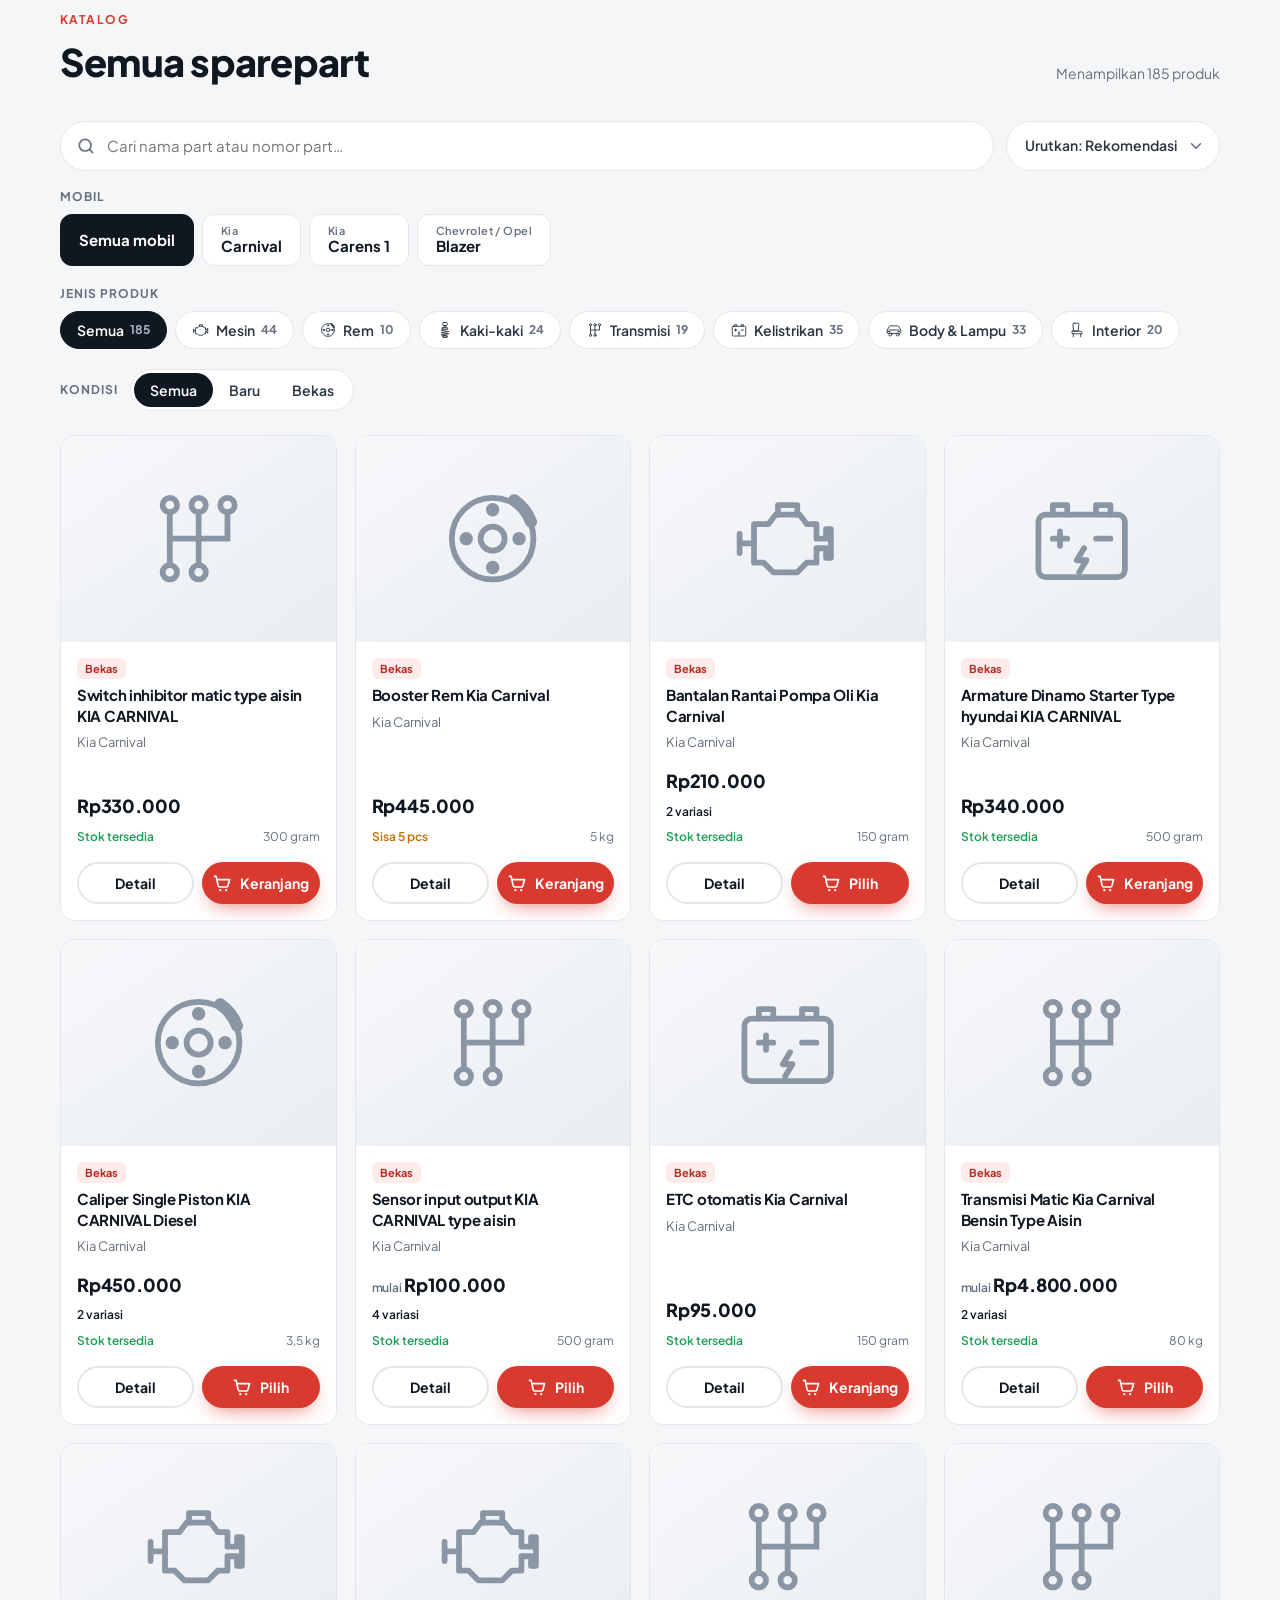
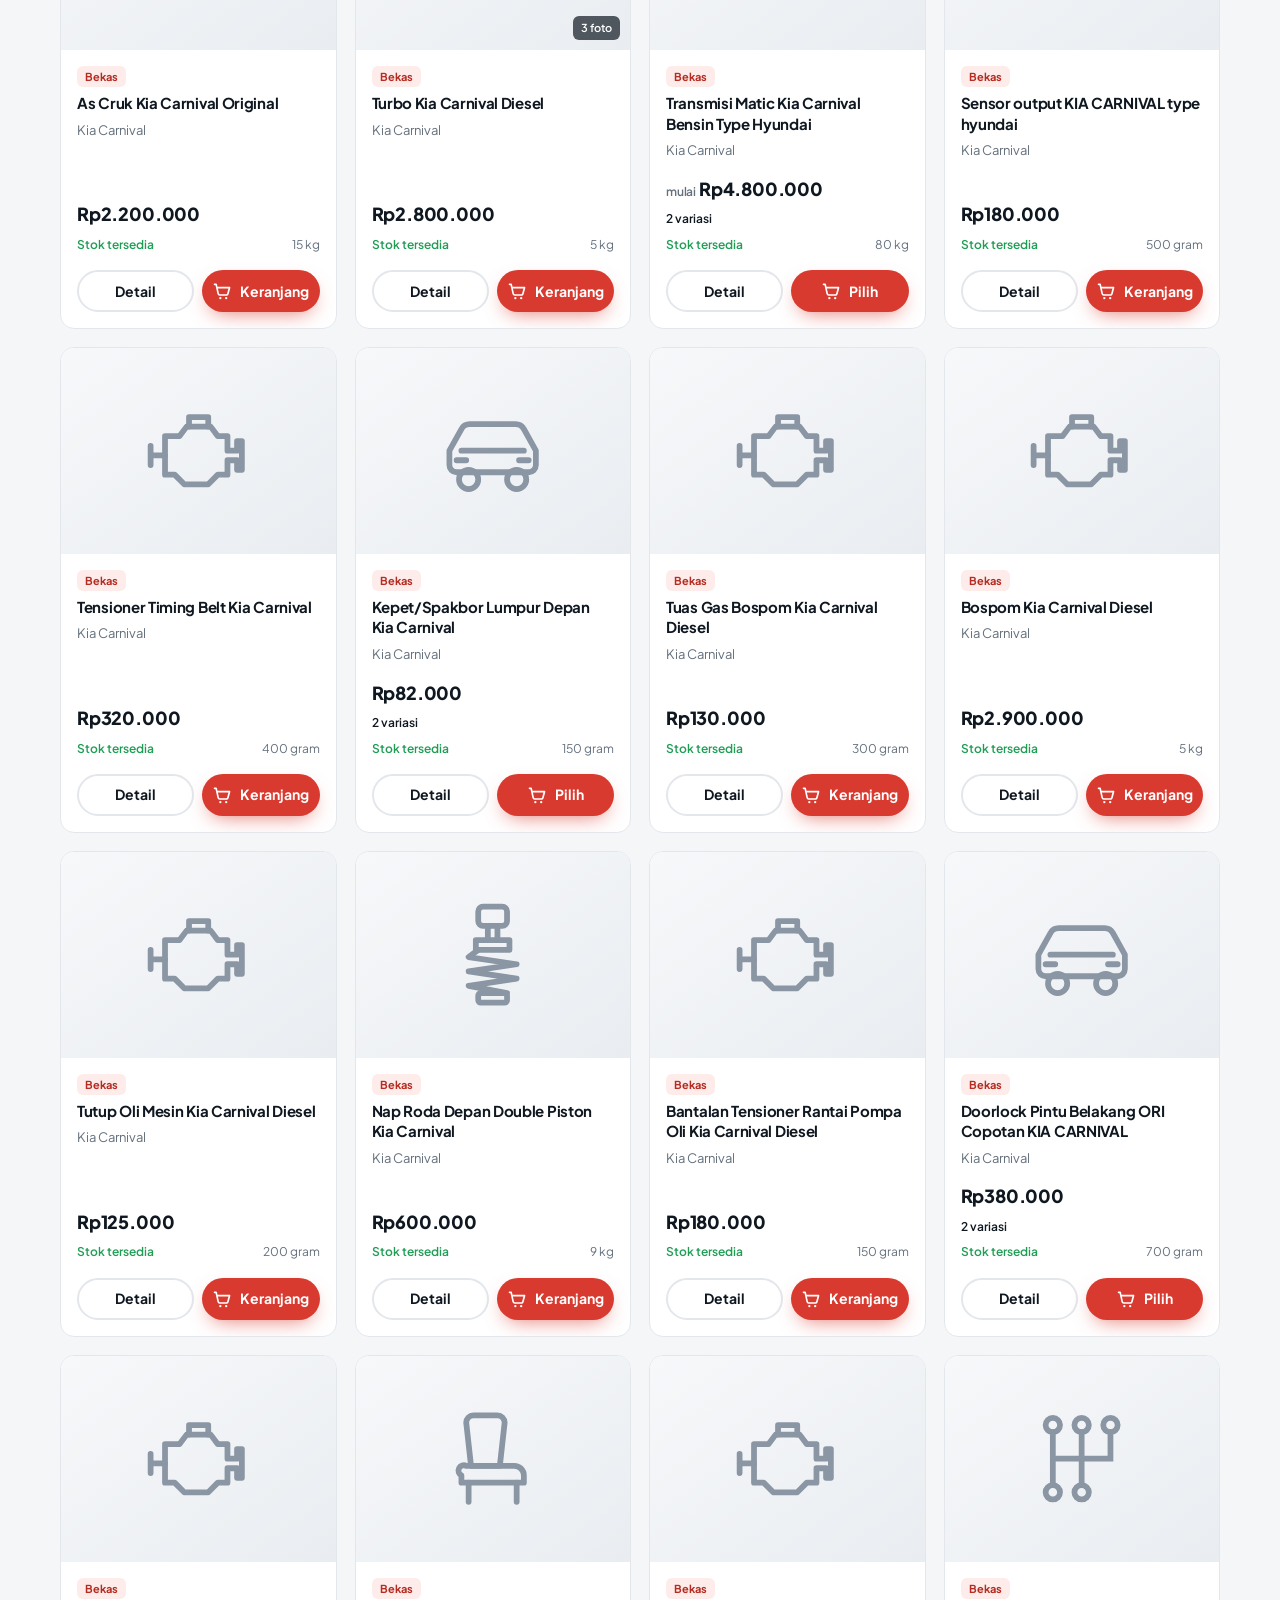
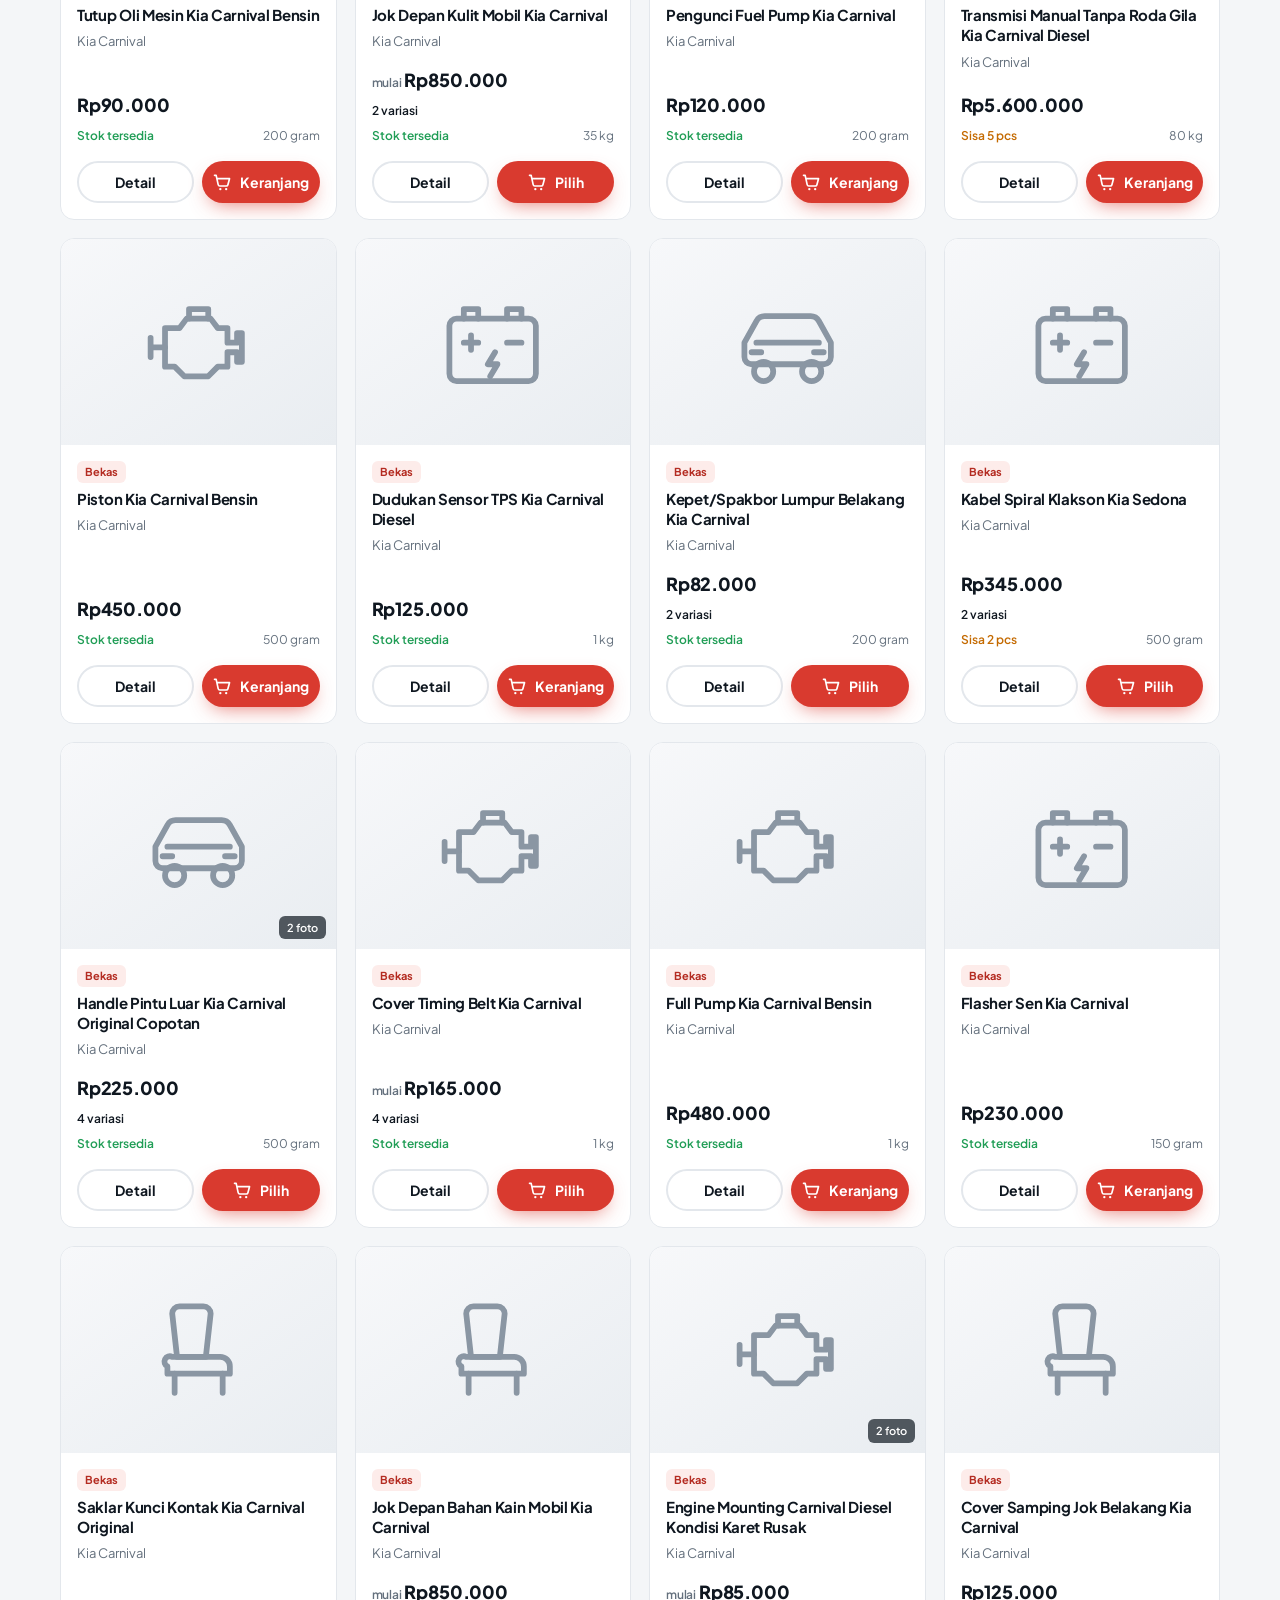
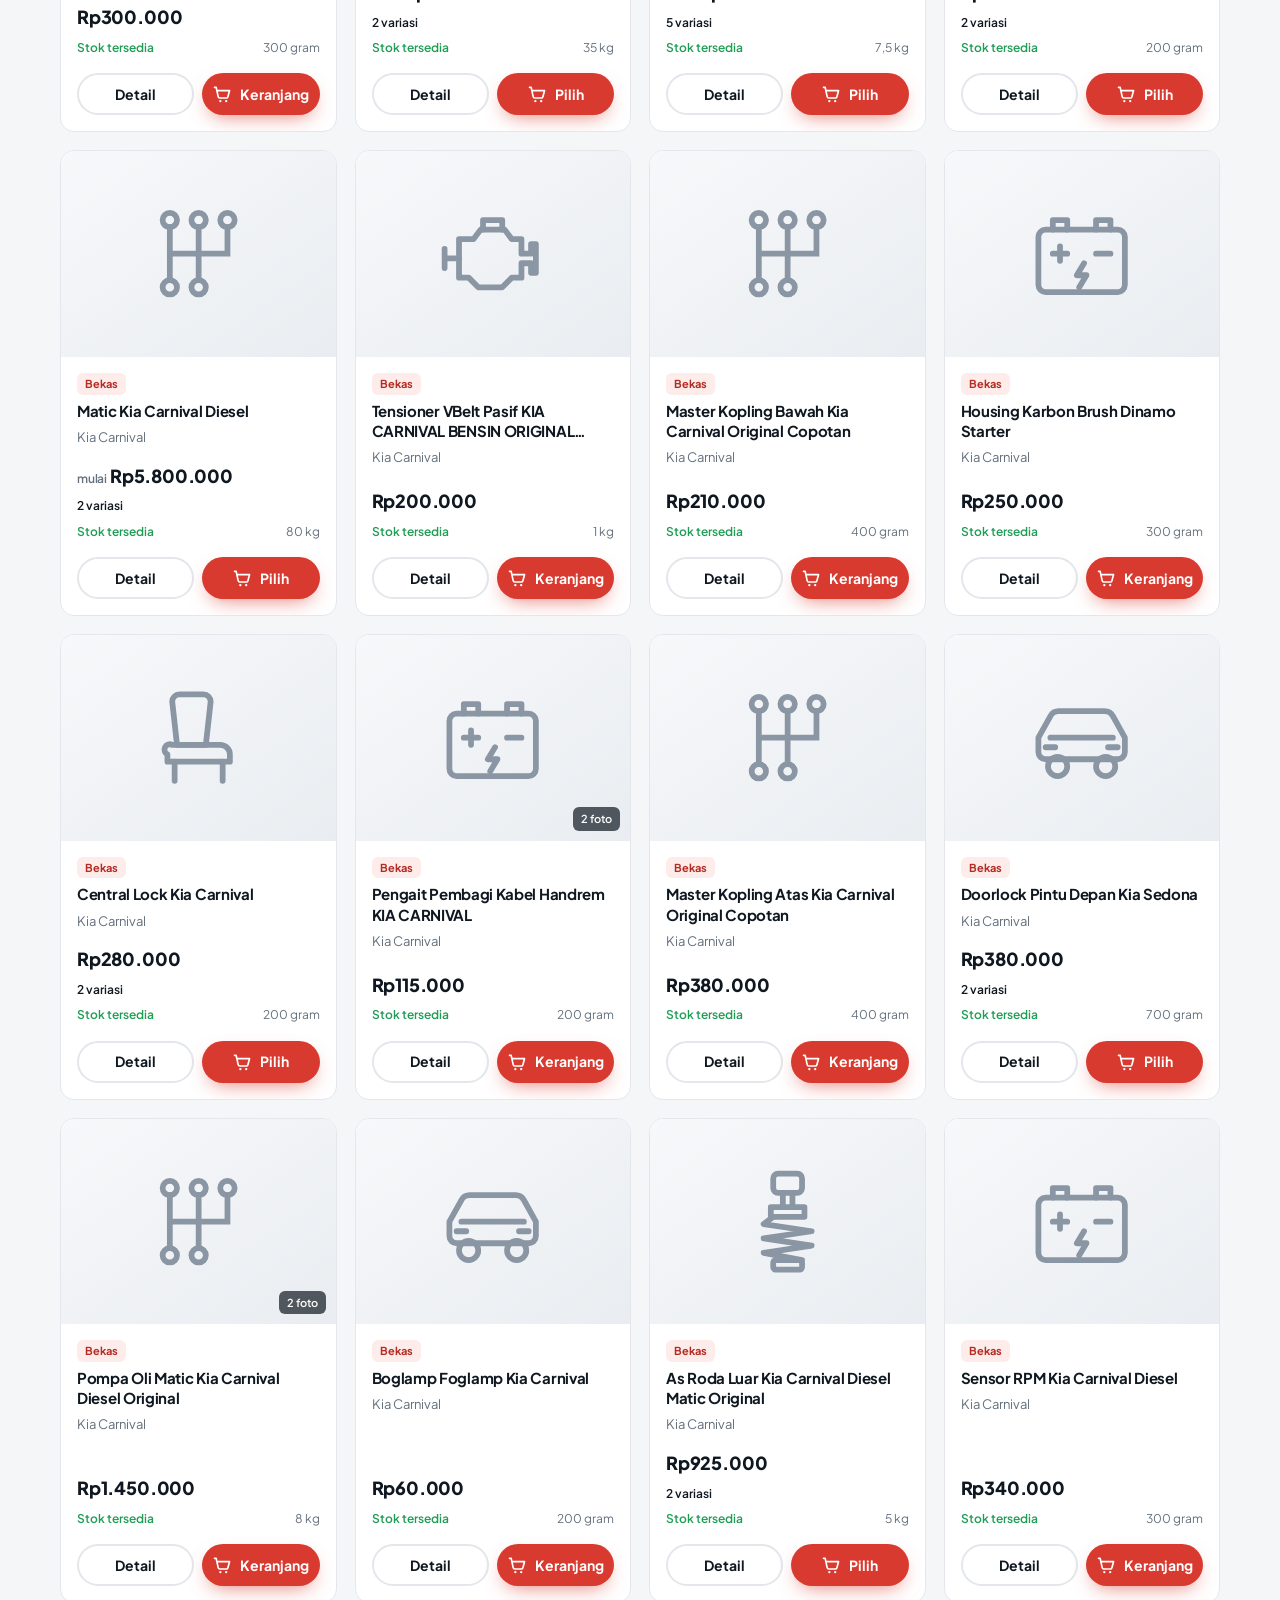
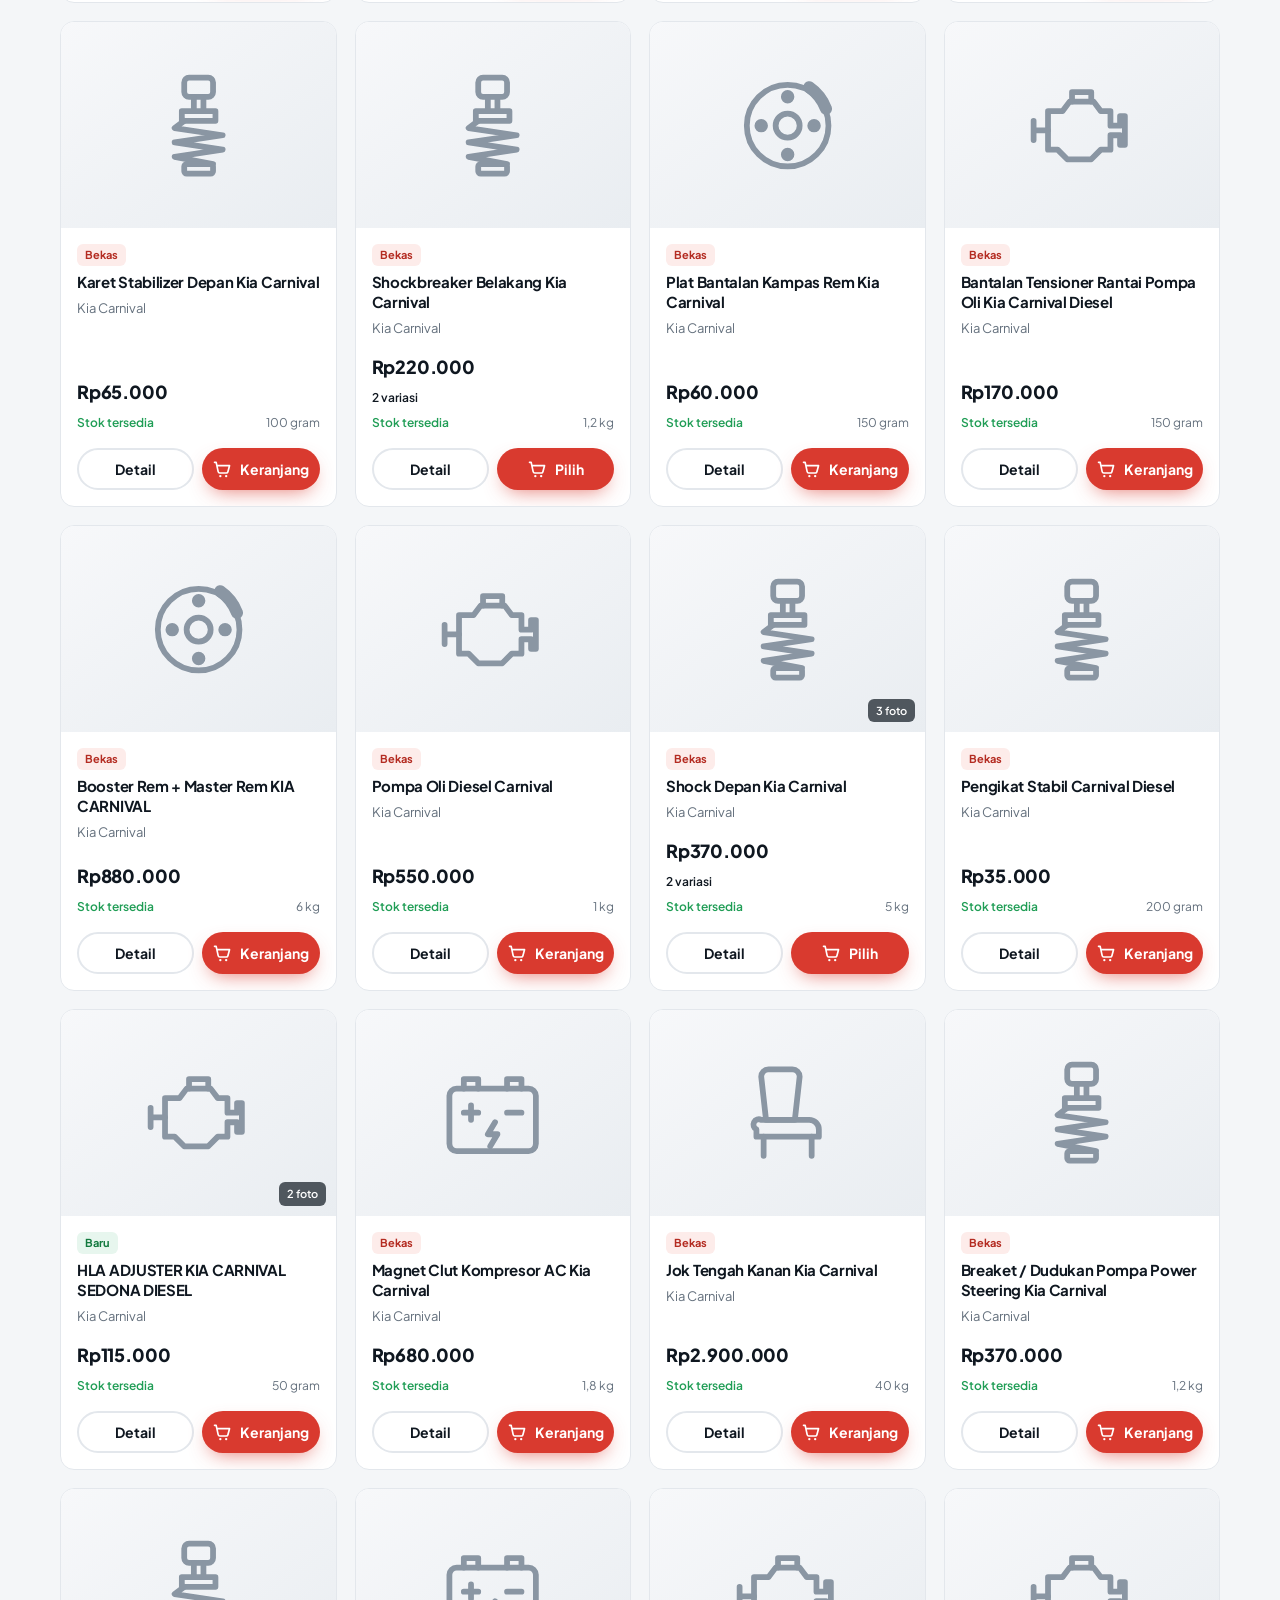
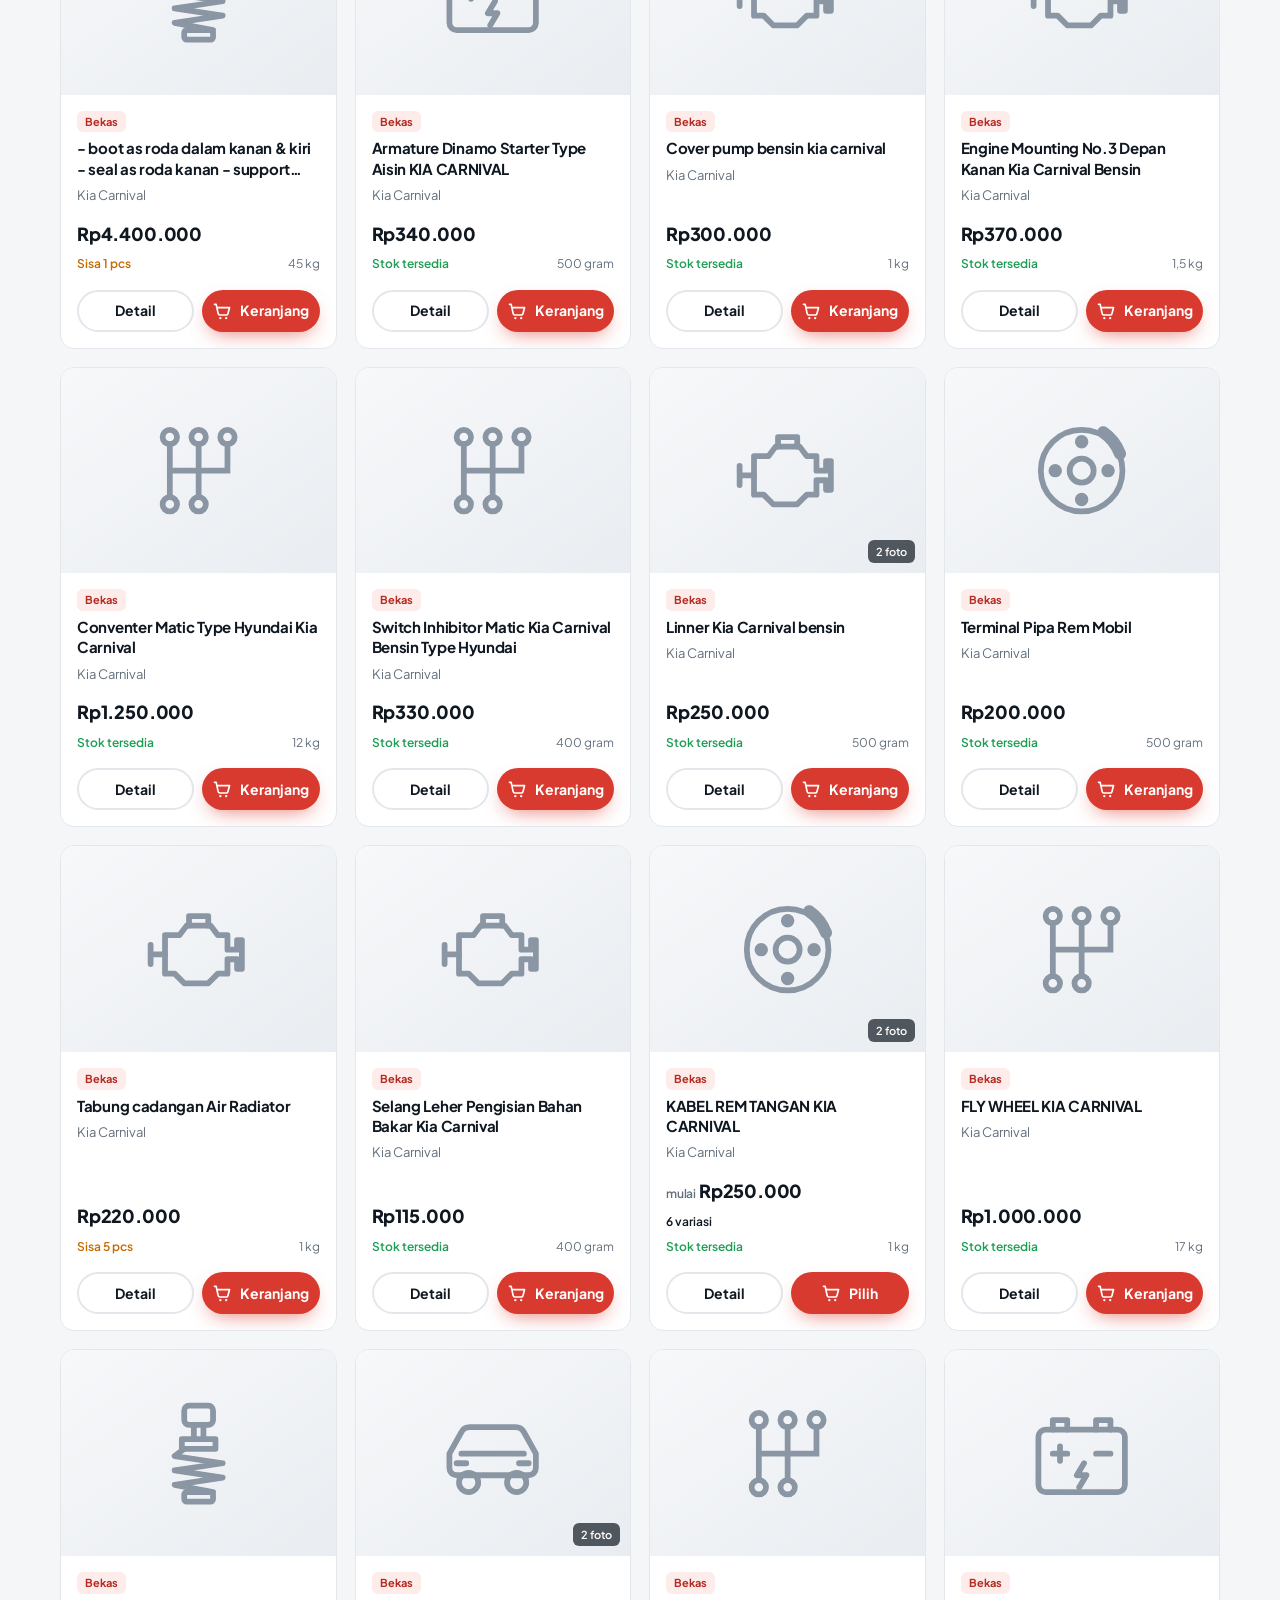
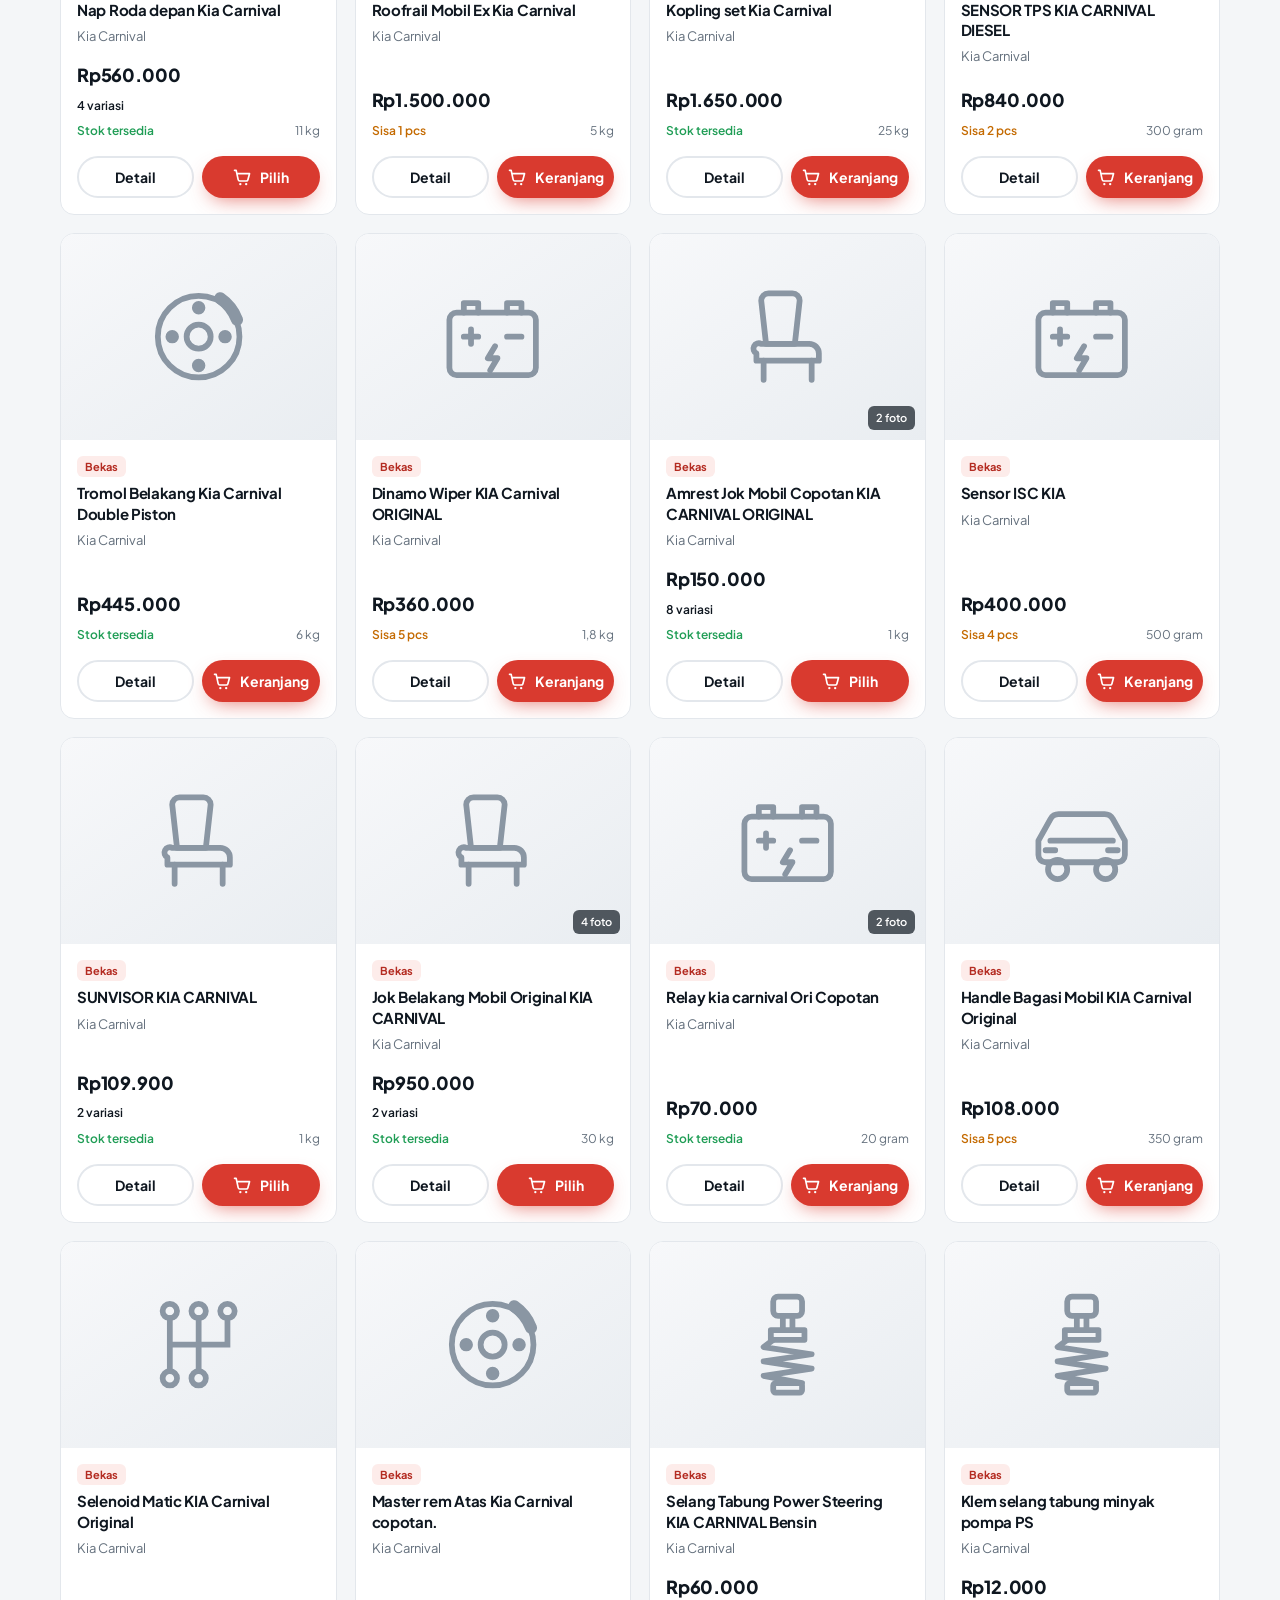
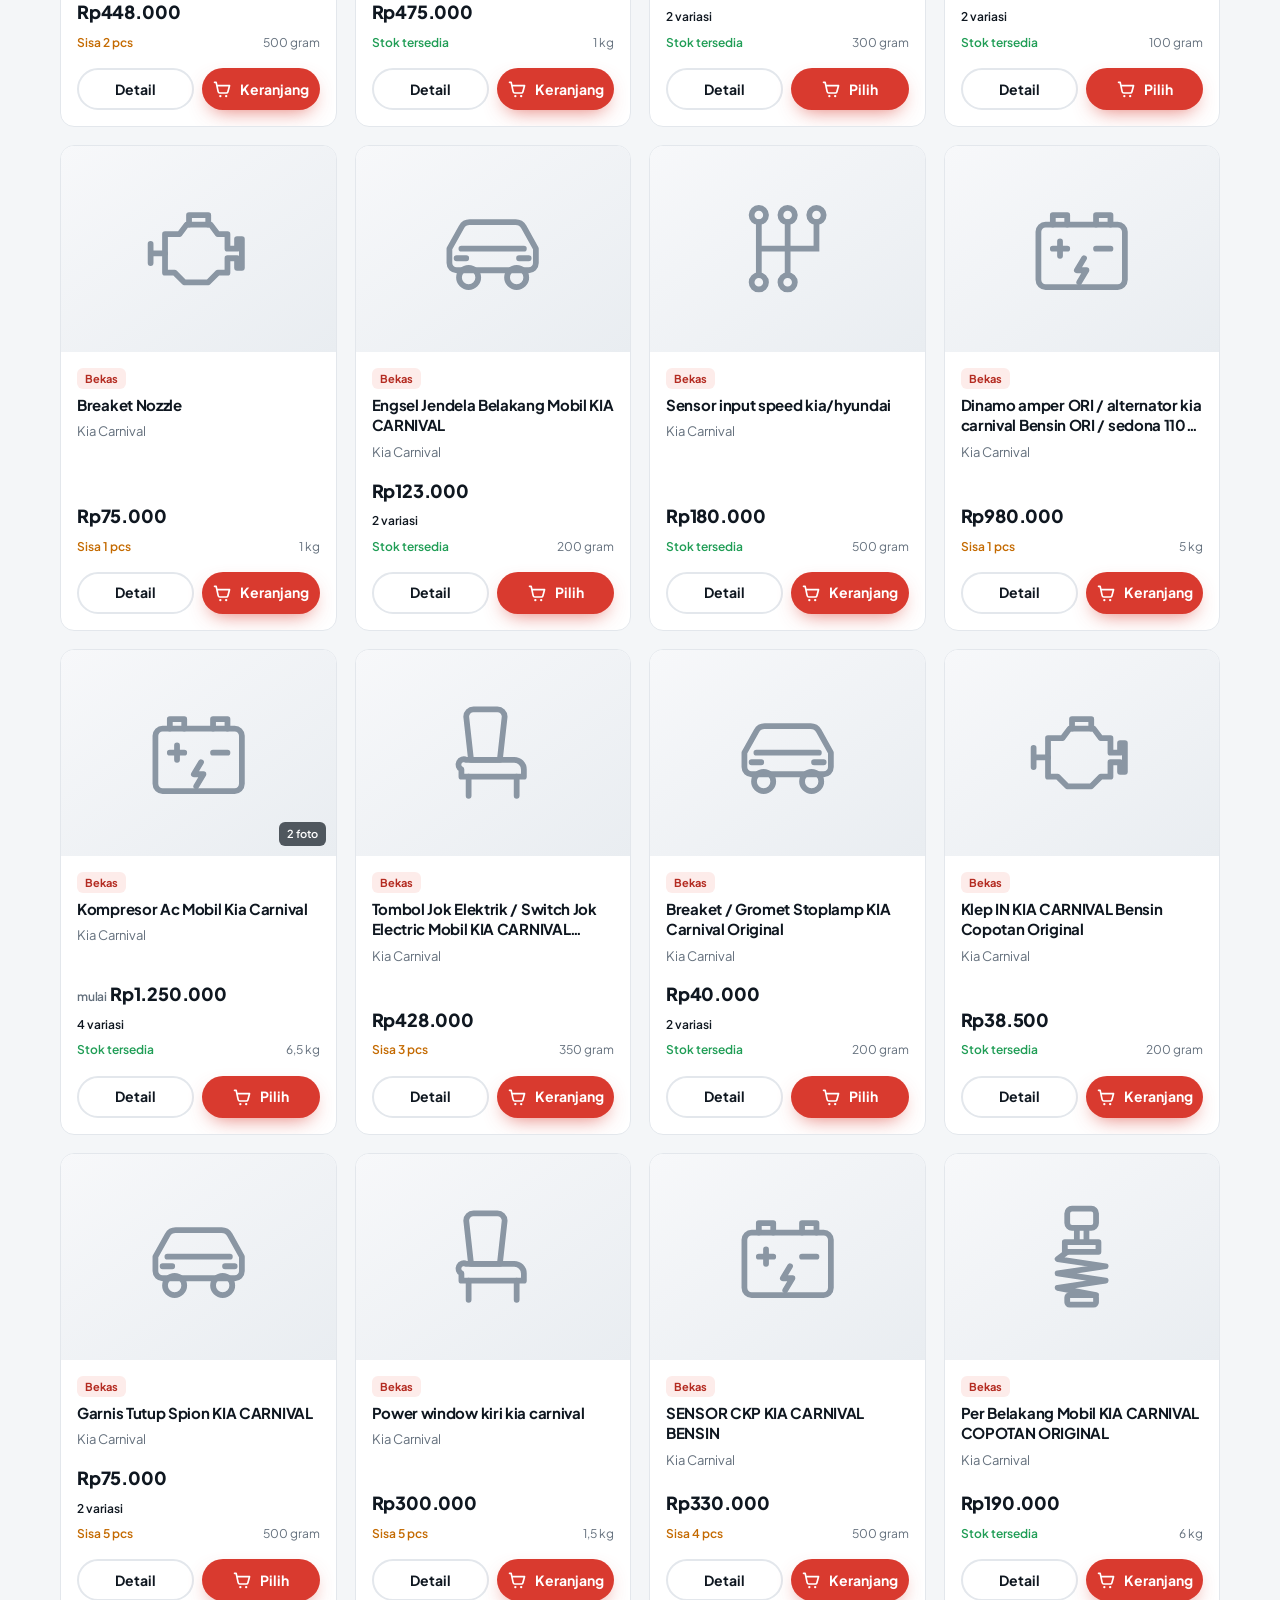
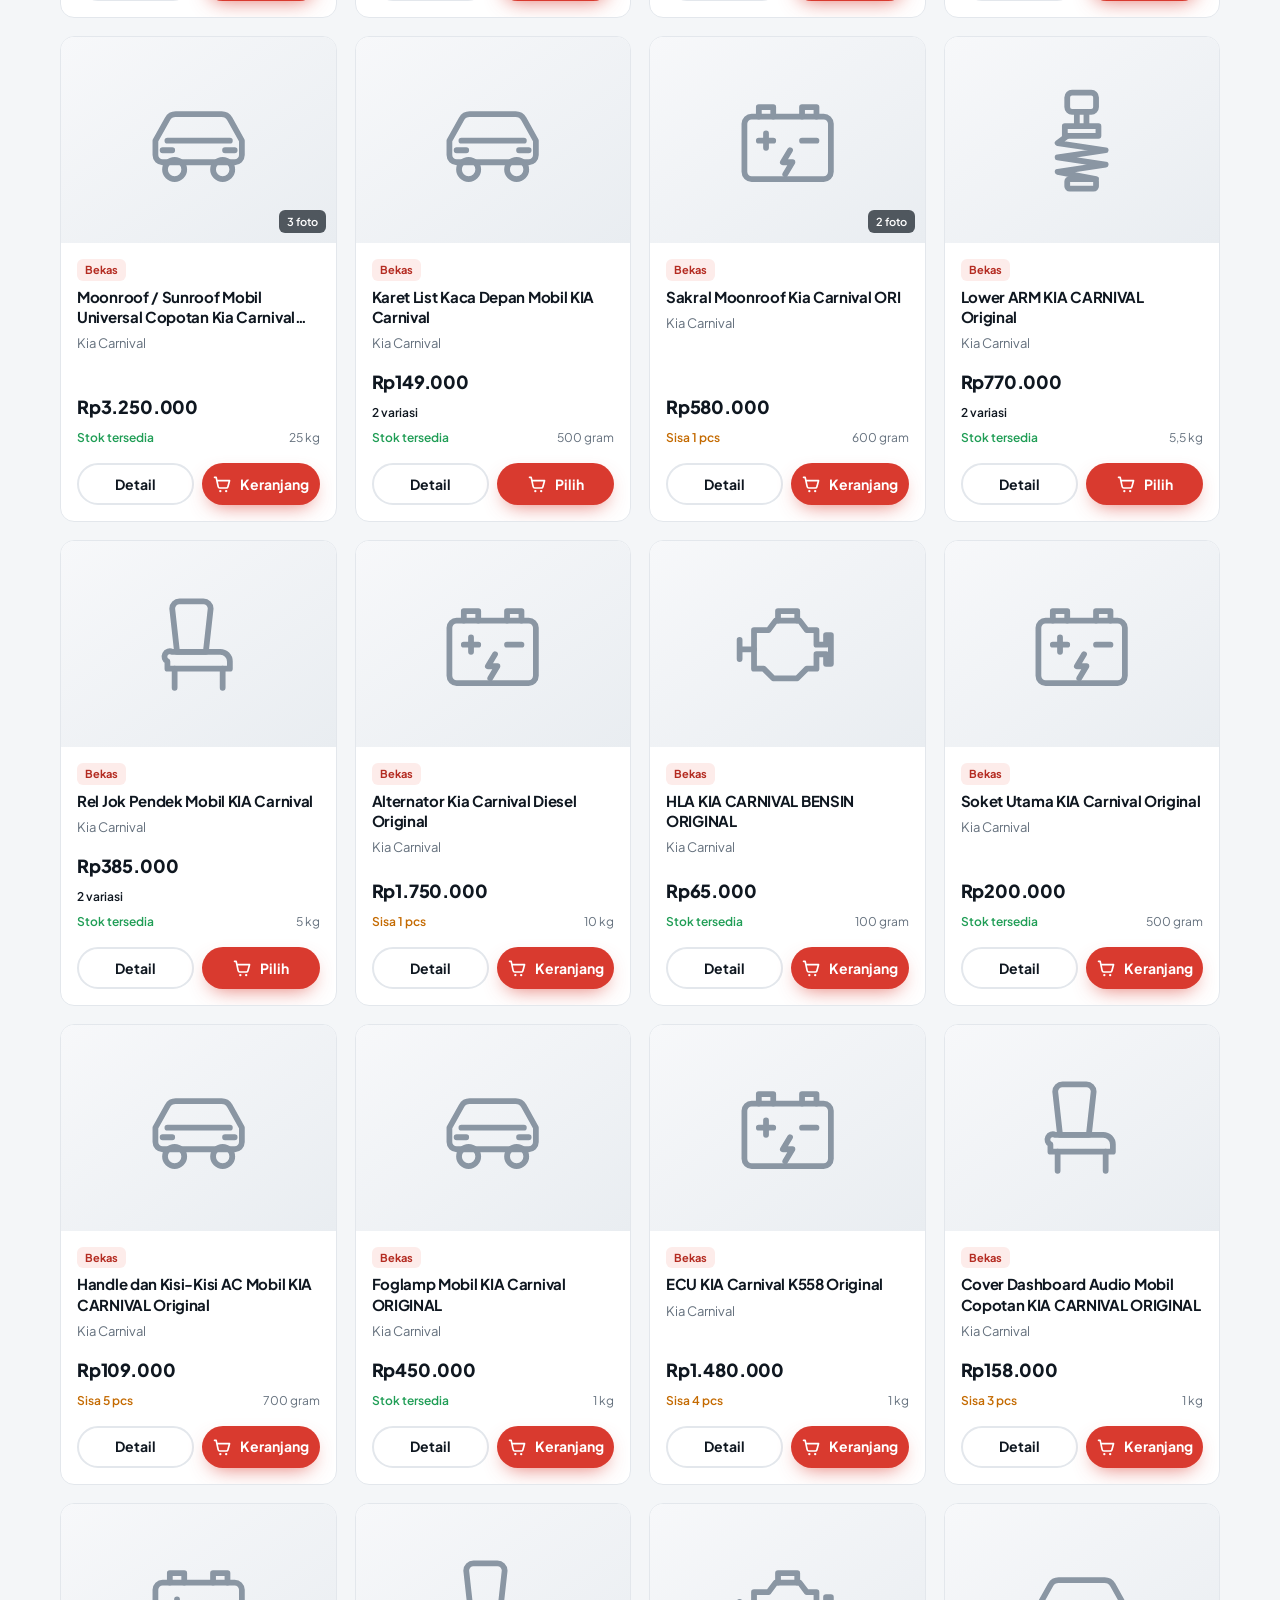
==== commit 3588a849: "Ilustrasi mobil berbentuk Kia Carnival generasi pertama Gambar utama dan siluet kartu Carnival digam" ====
--- a/index.html
+++ b/index.html
@@ -69,24 +69,76 @@
           <svg class="hero__car" viewBox="0 0 520 260">
             <defs>
               <linearGradient id="carBody" x1="0" x2="0" y1="0" y2="1">
-                <stop offset="0" stop-color="#3a4756"/>
-                <stop offset="1" stop-color="#1c2530"/>
+                <stop offset="0" stop-color="#4a5868"/>
+                <stop offset="1" stop-color="#28323e"/>
+              </linearGradient>
+              <linearGradient id="carLower" x1="0" x2="0" y1="0" y2="1">
+                <stop offset="0" stop-color="#1f2832"/>
+                <stop offset="1" stop-color="#151c24"/>
               </linearGradient>
               <linearGradient id="glass" x1="0" x2="1" y1="0" y2="1">
-                <stop offset="0" stop-color="#9fb3c8" stop-opacity=".55"/>
-                <stop offset="1" stop-color="#3d4d5f" stop-opacity=".8"/>
+                <stop offset="0" stop-color="#b4c6d8"/>
+                <stop offset=".55" stop-color="#7b90a6"/>
+                <stop offset="1" stop-color="#4a5d72"/>
               </linearGradient>
             </defs>
-            <ellipse cx="260" cy="222" rx="230" ry="14" fill="#000" opacity=".35"/>
-            <path d="M40 176c0-18 6-34 18-44l58-50c14-12 32-18 50-18h214c20 0 36 8 48 22l40 46c14 6 24 20 24 36v20c0 8-6 14-14 14H54c-8 0-14-6-14-14z" fill="url(#carBody)"/>
-            <path d="M126 88c10-9 22-14 36-14h70v56H86z" fill="url(#glass)"/>
-            <path d="M244 74h86v56h-86z" fill="url(#glass)"/>
-            <path d="M342 74h40c14 0 26 6 34 16l32 40h-106z" fill="url(#glass)"/>
-            <path d="M60 142h420" stroke="#e8483d" stroke-width="3" opacity=".9"/>
-            <rect x="452" y="150" width="34" height="10" rx="5" fill="#ffd27a"/>
-            <rect x="42" y="152" width="20" height="10" rx="4" fill="#e8483d"/>
-            <circle cx="142" cy="200" r="34" fill="#0b1015"/><circle cx="142" cy="200" r="18" fill="#6b7885"/><circle cx="142" cy="200" r="6" fill="#0b1015"/>
-            <circle cx="392" cy="200" r="34" fill="#0b1015"/><circle cx="392" cy="200" r="18" fill="#6b7885"/><circle cx="392" cy="200" r="6" fill="#0b1015"/>
+            <!-- bayangan -->
+            <ellipse cx="258" cy="224" rx="232" ry="13" fill="#000" opacity=".35"/>
+            <!-- roof rail -->
+            <path d="M104 47h182" stroke="#0b1015" stroke-width="5" stroke-linecap="round"/>
+            <rect x="122" y="44" width="8" height="8" rx="2" fill="#0b1015"/>
+            <rect x="262" y="44" width="8" height="8" rx="2" fill="#0b1015"/>
+            <!-- bodi atas -->
+            <path d="M32 176V146c0-20 4-36 13-48l24-34c6-8 14-12 24-12l192 2c10 0 17 3 23 9l74 46c3 2 6 3 9 4l64 13c15 4 24 13 25 27l1 23c0 6-4 10-10 10H42c-6 0-10-4-10-10z" fill="url(#carBody)"/>
+            <!-- spoiler belakang -->
+            <path d="M52 64l-14 6c-3 1-3 5 0 6l10 2z" fill="#3a4756"/>
+            <!-- bodi bawah dua warna -->
+            <path d="M32 152h451v24c0 6-4 10-10 10H42c-6 0-10-4-10-10z" fill="url(#carLower)"/>
+            <path d="M88 168h276" stroke="#2c3743" stroke-width="5" stroke-linecap="round"/>
+            <!-- garis aksen merah -->
+            <path d="M40 111h330l60 0" stroke="#e8483d" stroke-width="3" opacity=".9"/>
+            <!-- bingkai kaca -->
+            <path d="M70 57c4-5 9-7 15-7l212 1c8 0 14 3 19 8l74 49c-2 1-5 1-8 1H58c-5 0-8-5-5-9z" fill="#141b23"/>
+            <!-- jendela -->
+            <path d="M76 61c3-4 6-5 10-5h72v48H64c-3 0-4-3-2-5z" fill="url(#glass)"/>
+            <path d="M164 56h87v48h-87z" fill="url(#glass)"/>
+            <path d="M257 57h38c6 0 10 2 14 5l45 42h-97z" fill="url(#glass)"/>
+            <!-- kaca depan (miring) -->
+            <path d="M318 64l62 43h-9l-58-40z" fill="url(#glass)" opacity=".9"/>
+            <!-- kilau kaca -->
+            <path d="M90 62l-14 36M178 60l-12 40M270 61l-12 38" stroke="#fff" stroke-opacity=".28" stroke-width="5" stroke-linecap="round"/>
+            <!-- pilar & garis pintu -->
+            <path d="M160 54v98M254 54v98M359 108v44" stroke="#1c2530" stroke-width="3"/>
+            <!-- pegangan pintu -->
+            <rect x="228" y="118" width="16" height="5" rx="2.5" fill="#9aa5b1"/>
+            <rect x="262" y="118" width="16" height="5" rx="2.5" fill="#9aa5b1"/>
+            <!-- spion -->
+            <path d="M330 96h12c3 0 5 2 5 5v8h-12c-3 0-5-2-5-5z" fill="#1c2530"/>
+            <!-- lampu belakang (tinggi) & lampu depan -->
+            <rect x="34" y="118" width="11" height="32" rx="4" fill="#e8483d"/>
+            <rect x="35" y="138" width="9" height="7" rx="2" fill="#ffd27a" opacity=".9"/>
+            <path d="M452 133l20 5c4 1 7 5 7 9v2h-24c-3 0-5-2-5-5v-8c0-2 1-3 2-3z" fill="#ffd27a"/>
+            <!-- bumper depan -->
+            <rect x="468" y="160" width="16" height="8" rx="3" fill="#0b1015" opacity=".6"/>
+            <!-- ruang roda -->
+            <circle cx="124" cy="186" r="40" fill="#0b1015"/>
+            <circle cx="404" cy="186" r="40" fill="#0b1015"/>
+            <!-- roda belakang -->
+            <g transform="translate(124 186)">
+              <circle r="33" fill="#141a20"/>
+              <circle r="21" fill="#9aa5b1"/>
+              <path d="M0-19V19M-19 0H19M-13-13l26 26M13-13l-26 26" stroke="#6b7885" stroke-width="4" stroke-linecap="round"/>
+              <circle r="7" fill="#4a5868"/>
+            </g>
+            <!-- roda depan -->
+            <g transform="translate(404 186)">
+              <circle r="33" fill="#141a20"/>
+              <circle r="21" fill="#9aa5b1"/>
+              <path d="M0-19V19M-19 0H19M-13-13l26 26M13-13l-26 26" stroke="#6b7885" stroke-width="4" stroke-linecap="round"/>
+              <circle r="7" fill="#4a5868"/>
+            </g>
+            <!-- kilau bodi -->
+            <path d="M96 58l180 2" stroke="#fff" stroke-opacity=".12" stroke-width="2" stroke-linecap="round"/>
           </svg>
           <div class="hero__chip hero__chip--1"><span class="dot"></span>Produk terjamin</div>
           <div class="hero__chip hero__chip--2"><span class="dot dot--red"></span>Pasti cocok</div>
--- a/css/style.css
+++ b/css/style.css
@@ -105,9 +105,9 @@
 .logo__mark svg { width: 24px; height: 24px; }
 .logo--light { color: #fff; }
 
-.nav { display: flex; gap: 6px; }
-.nav a { padding: 8px 14px; border-radius: 999px; font-weight: 600; font-size: 15px; color: var(--c-text); transition: background .2s, color .2s; }
-.nav a:hover { background: var(--c-bg-alt); color: var(--c-ink); }
+.nav { display: flex; gap: 8px; }
+.nav a { padding: 8px 16px; border-radius: 999px; font-weight: 600; font-size: 15px; color: #fff; background: var(--c-primary); transition: background .2s, transform .15s; }
+.nav a:hover { background: var(--c-primary-dark); color: #fff; }
 
 .badge {
   position: absolute; top: 4px; right: 2px; min-width: 19px; height: 19px; padding: 0 5px;
@@ -515,7 +515,7 @@
   .menu-btn { display: inline-flex; align-items: center; justify-content: center; }
   .nav {
     position: fixed; top: var(--header-h); left: 0; right: 0; z-index: 49;
-    flex-direction: column; gap: 0; padding: 8px 16px 16px;
+    flex-direction: column; gap: 8px; padding: 12px 16px 16px;
     background: #fff; border-bottom: 1px solid var(--c-line); box-shadow: var(--shadow);
     transform: translateY(-8px); opacity: 0; visibility: hidden;
     transition: transform .25s, opacity .2s, visibility .2s;
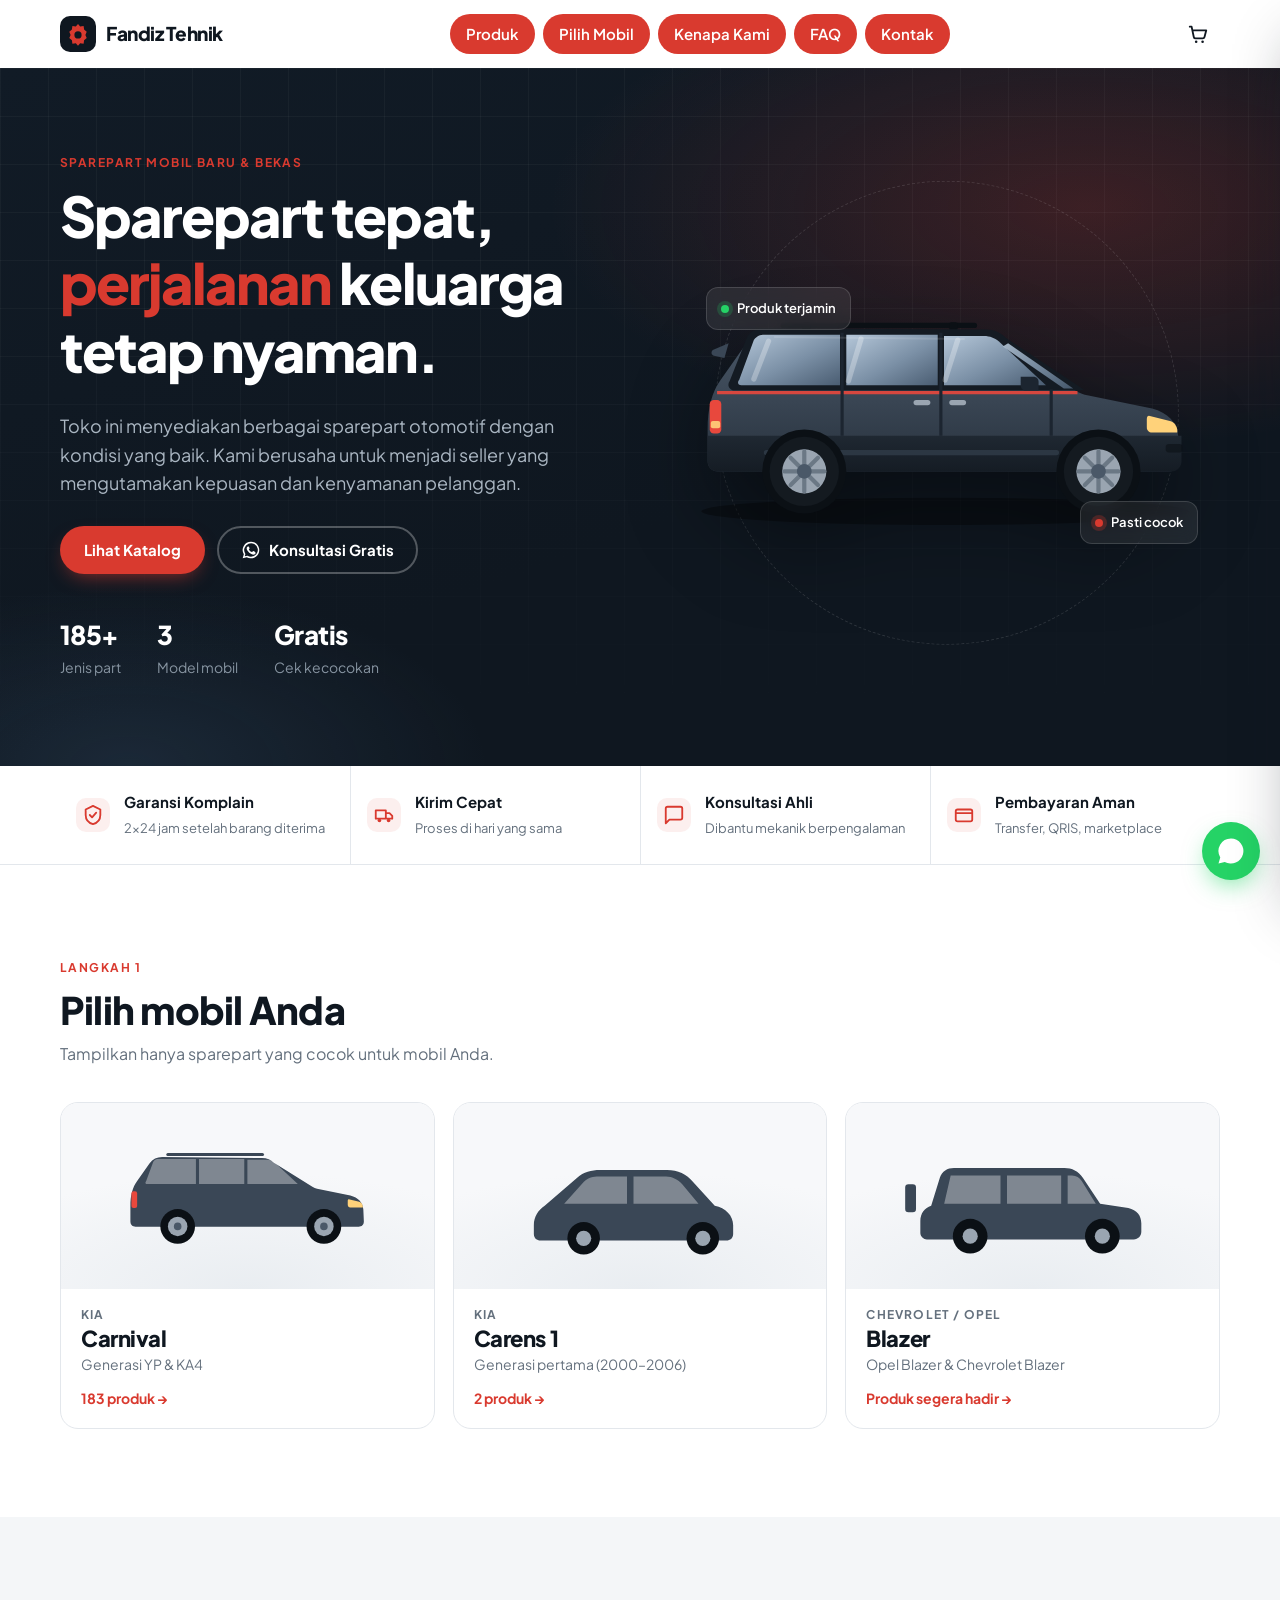
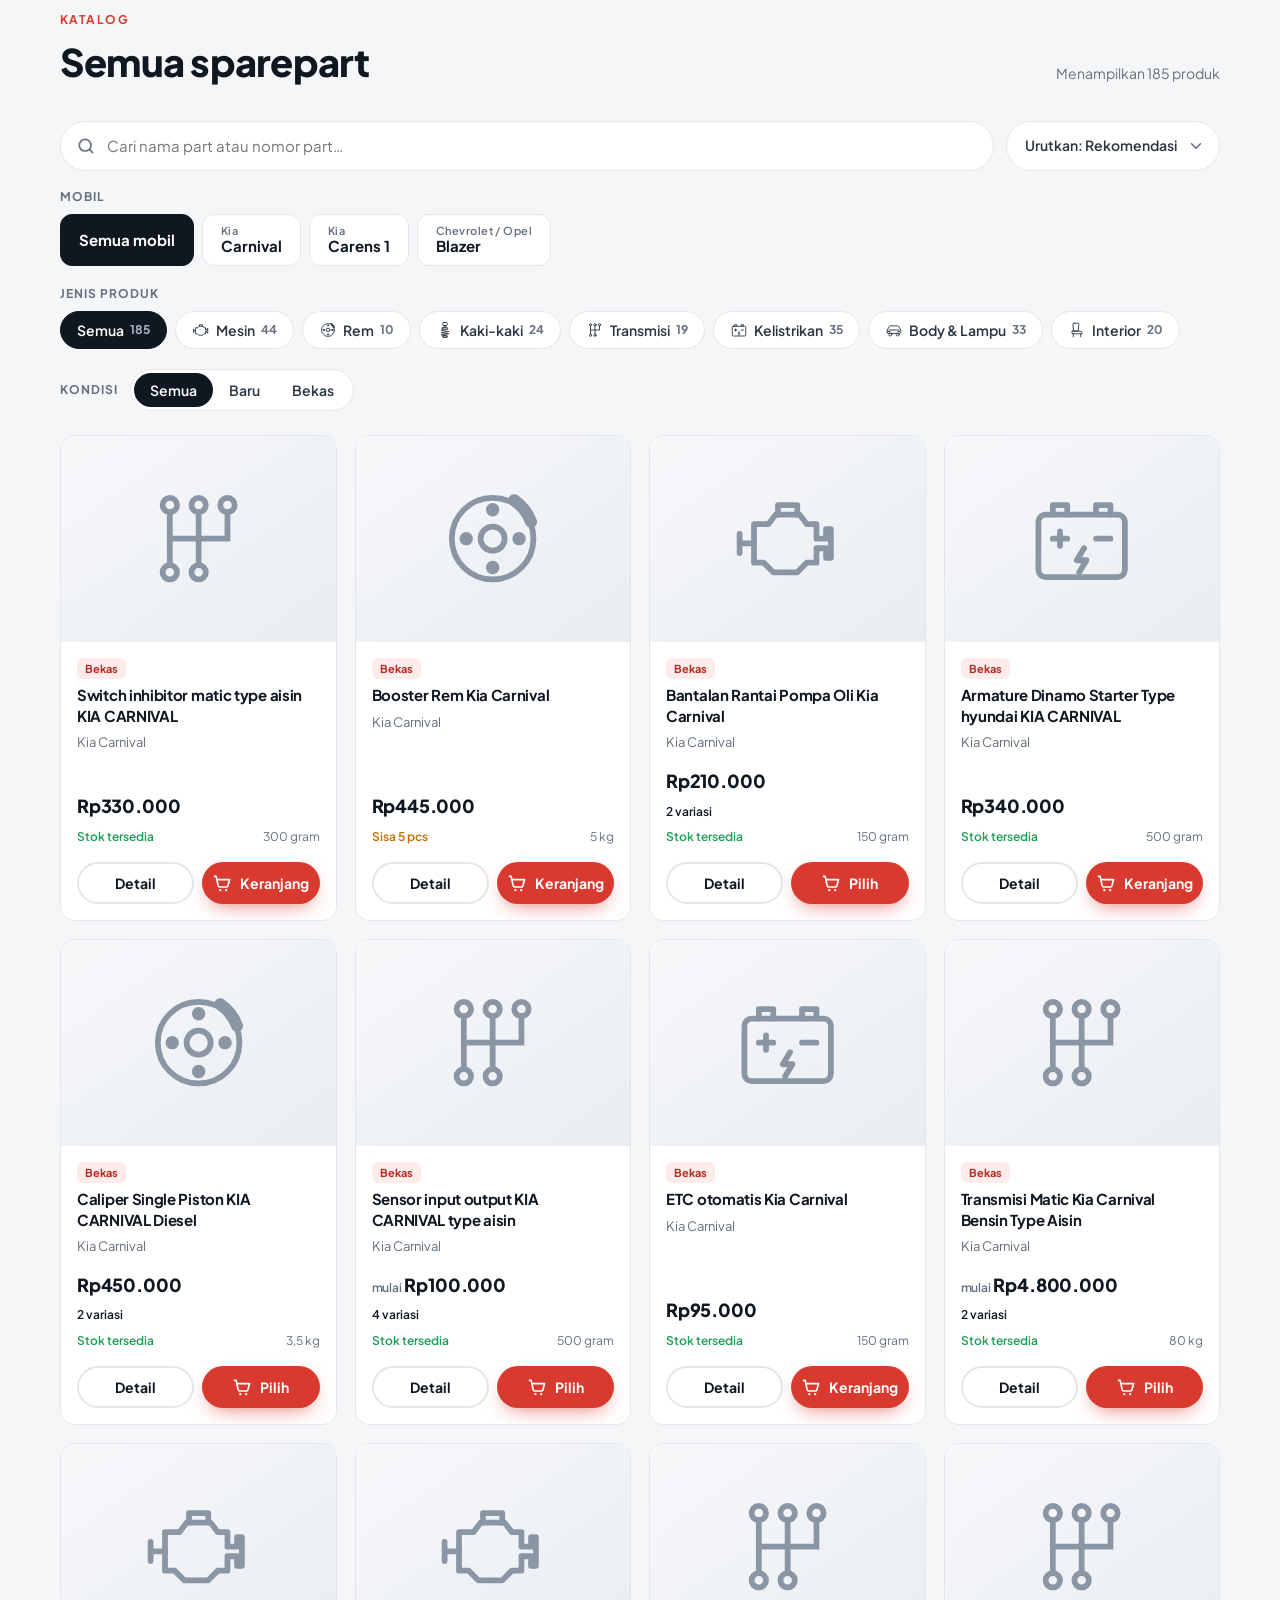
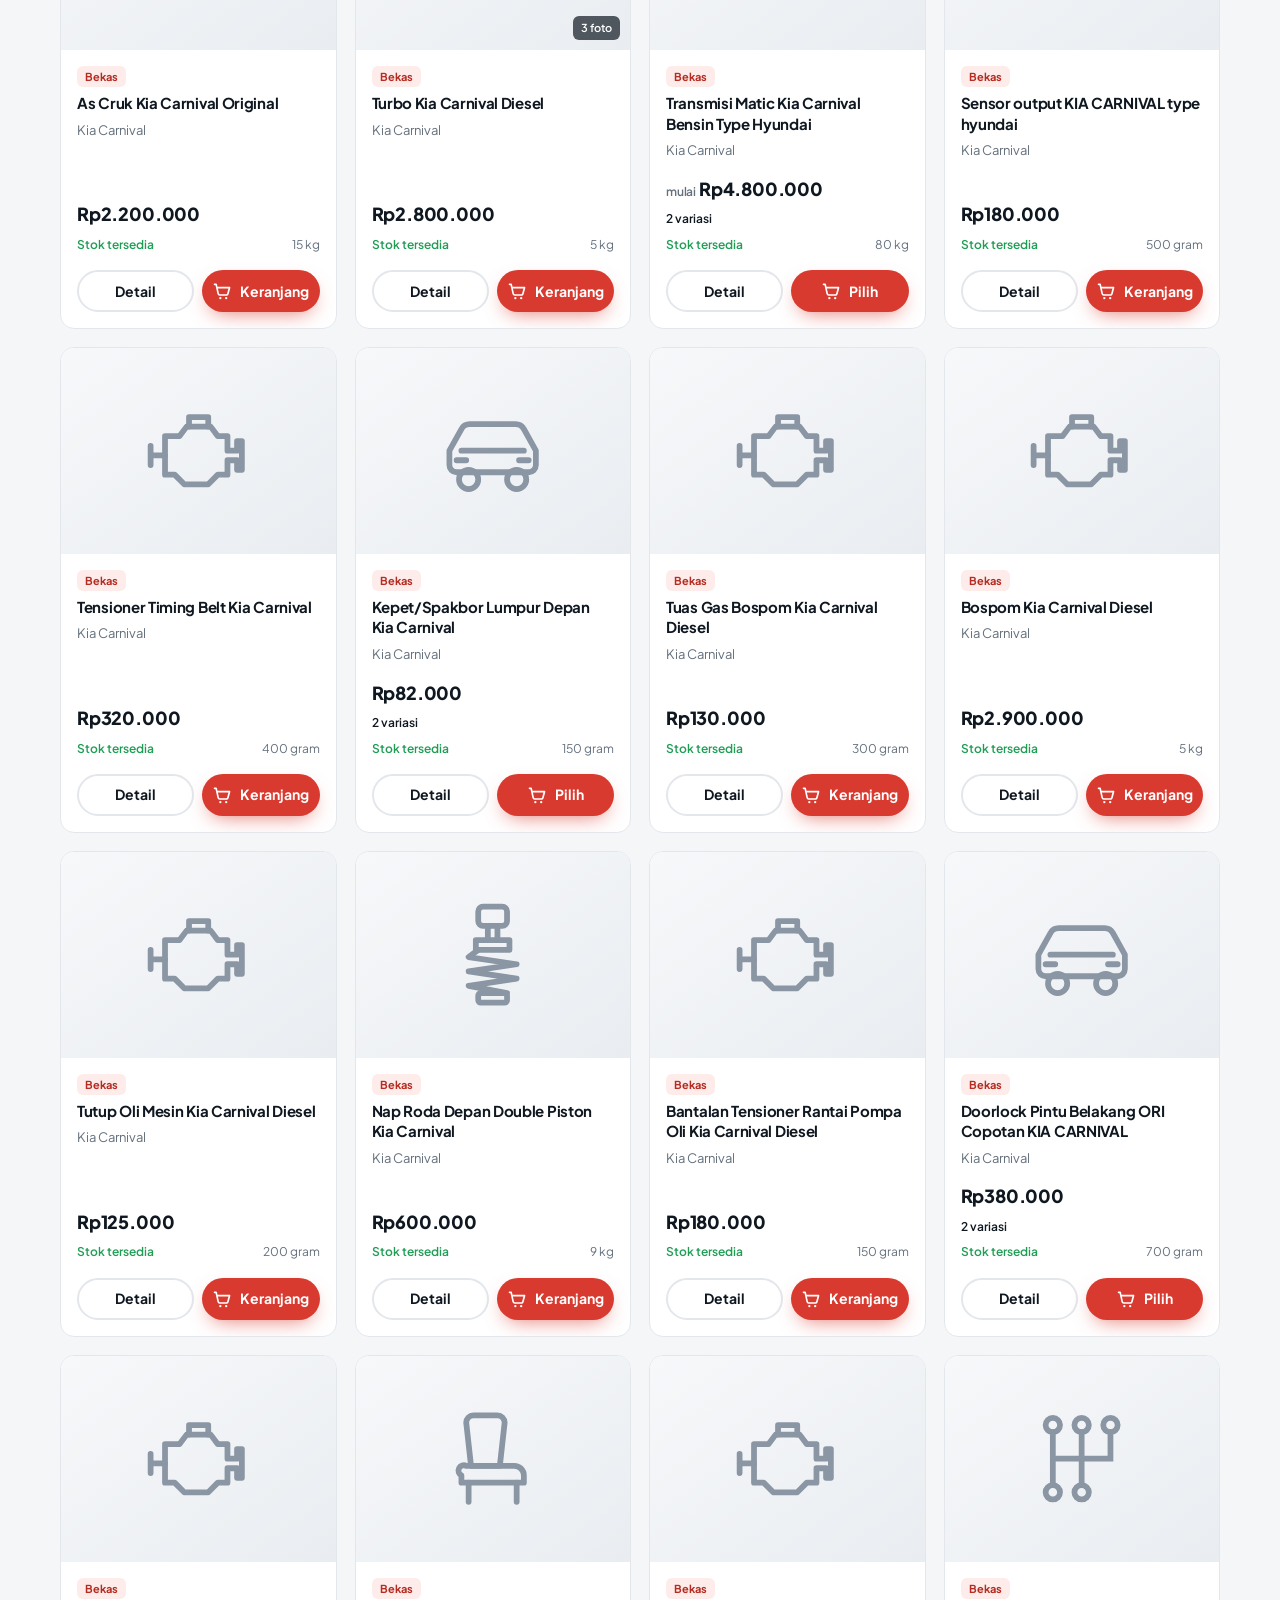
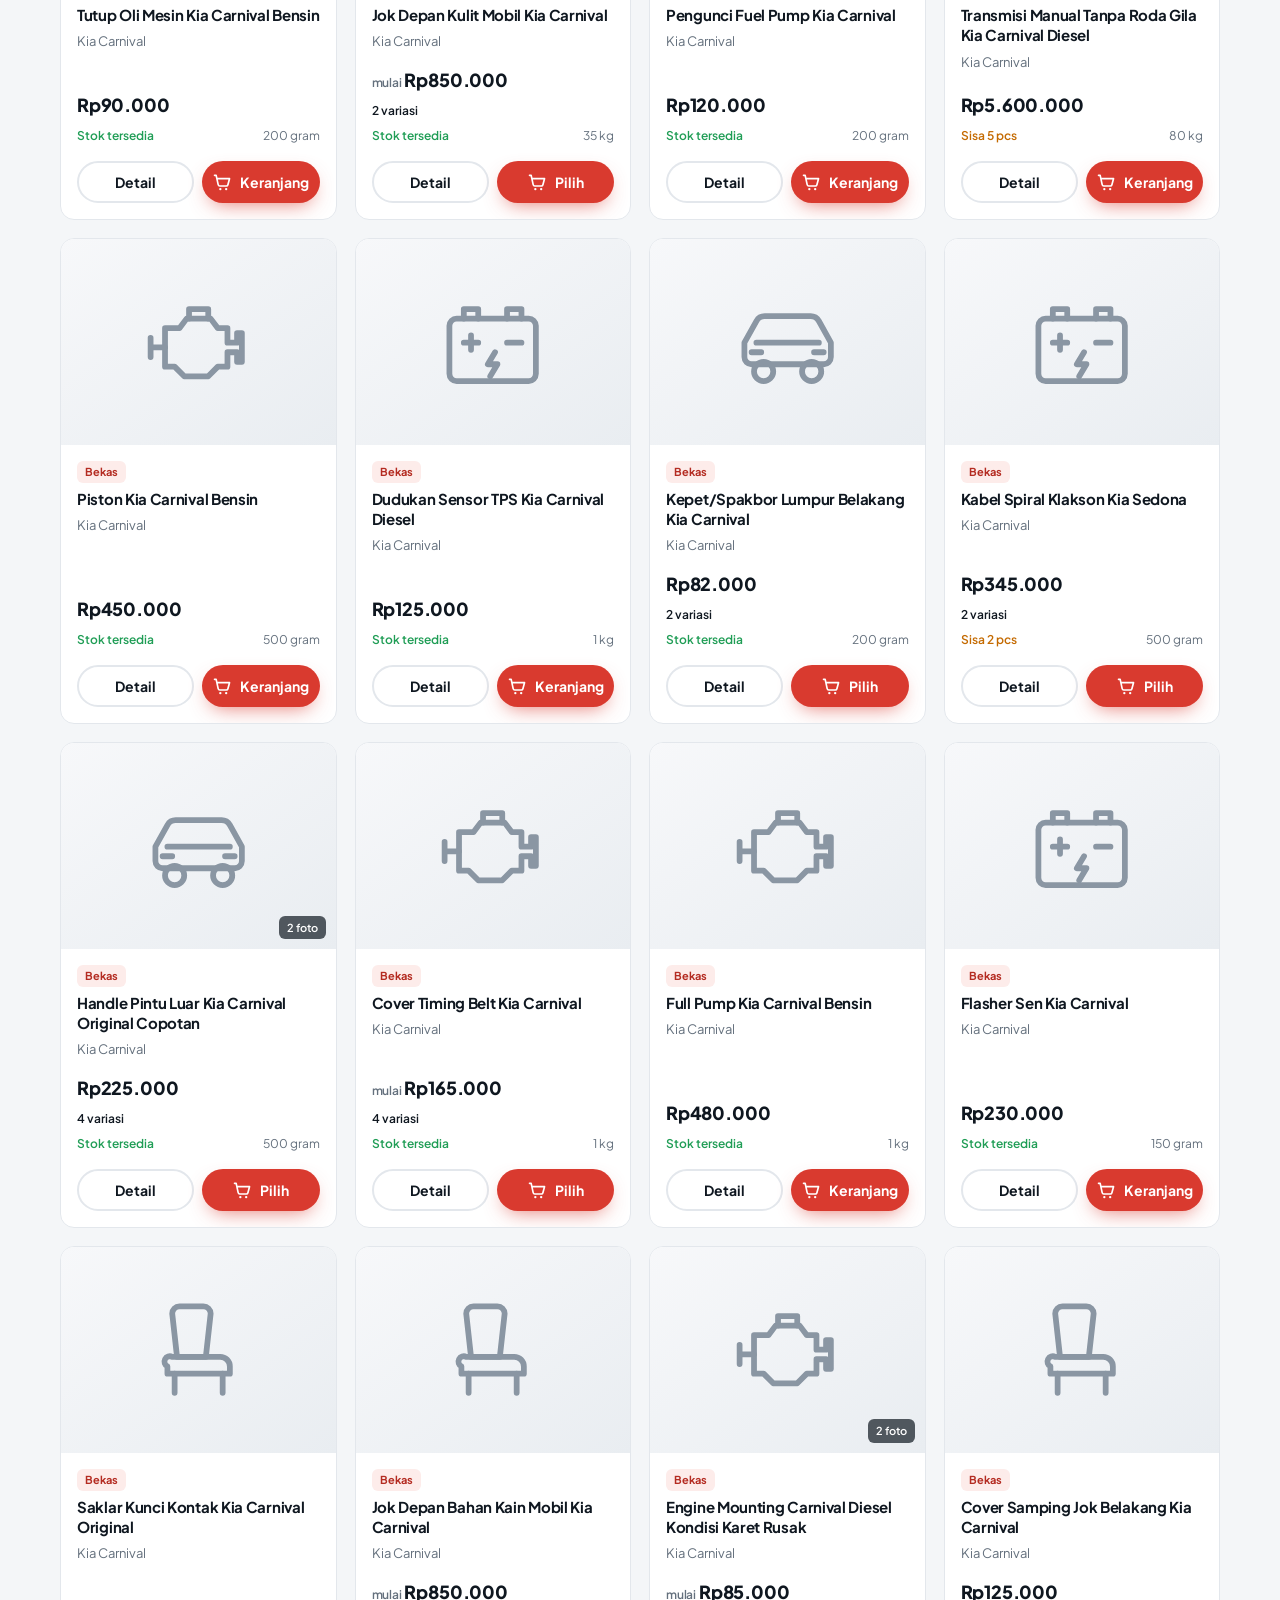
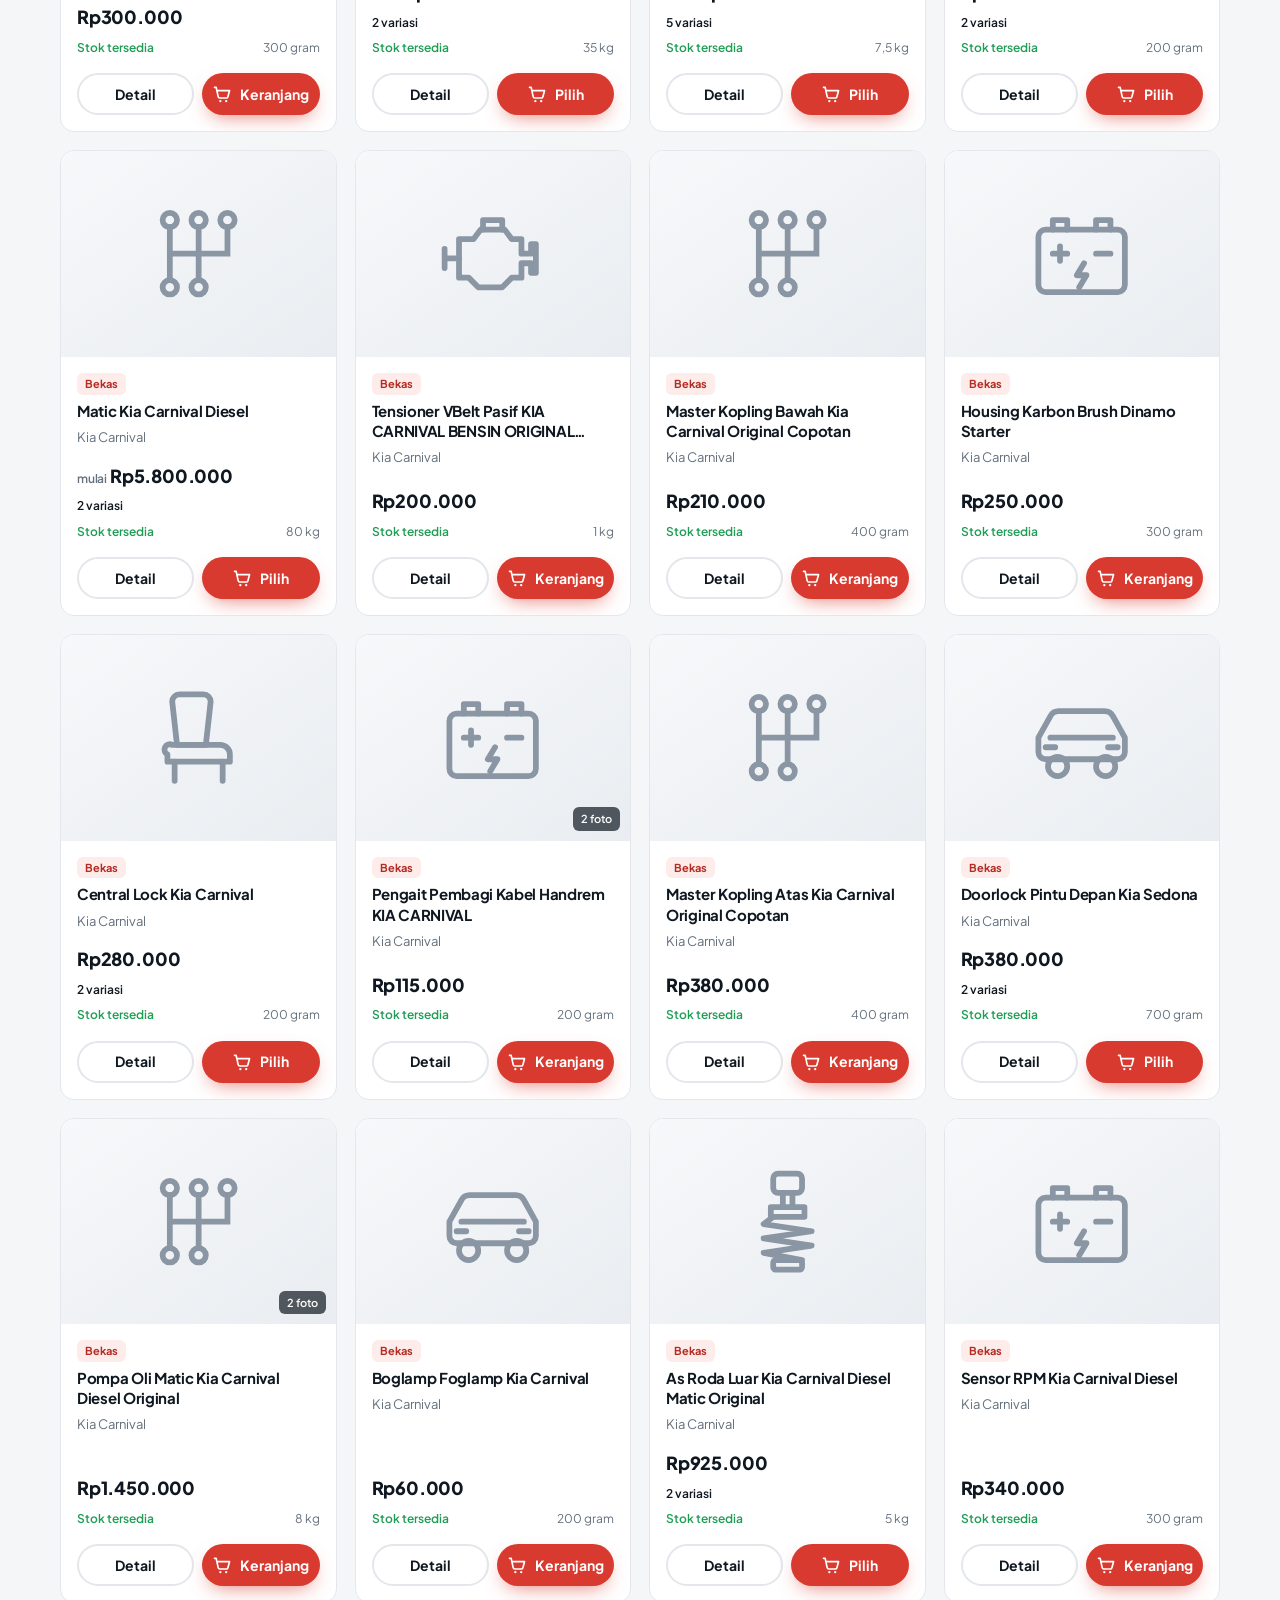
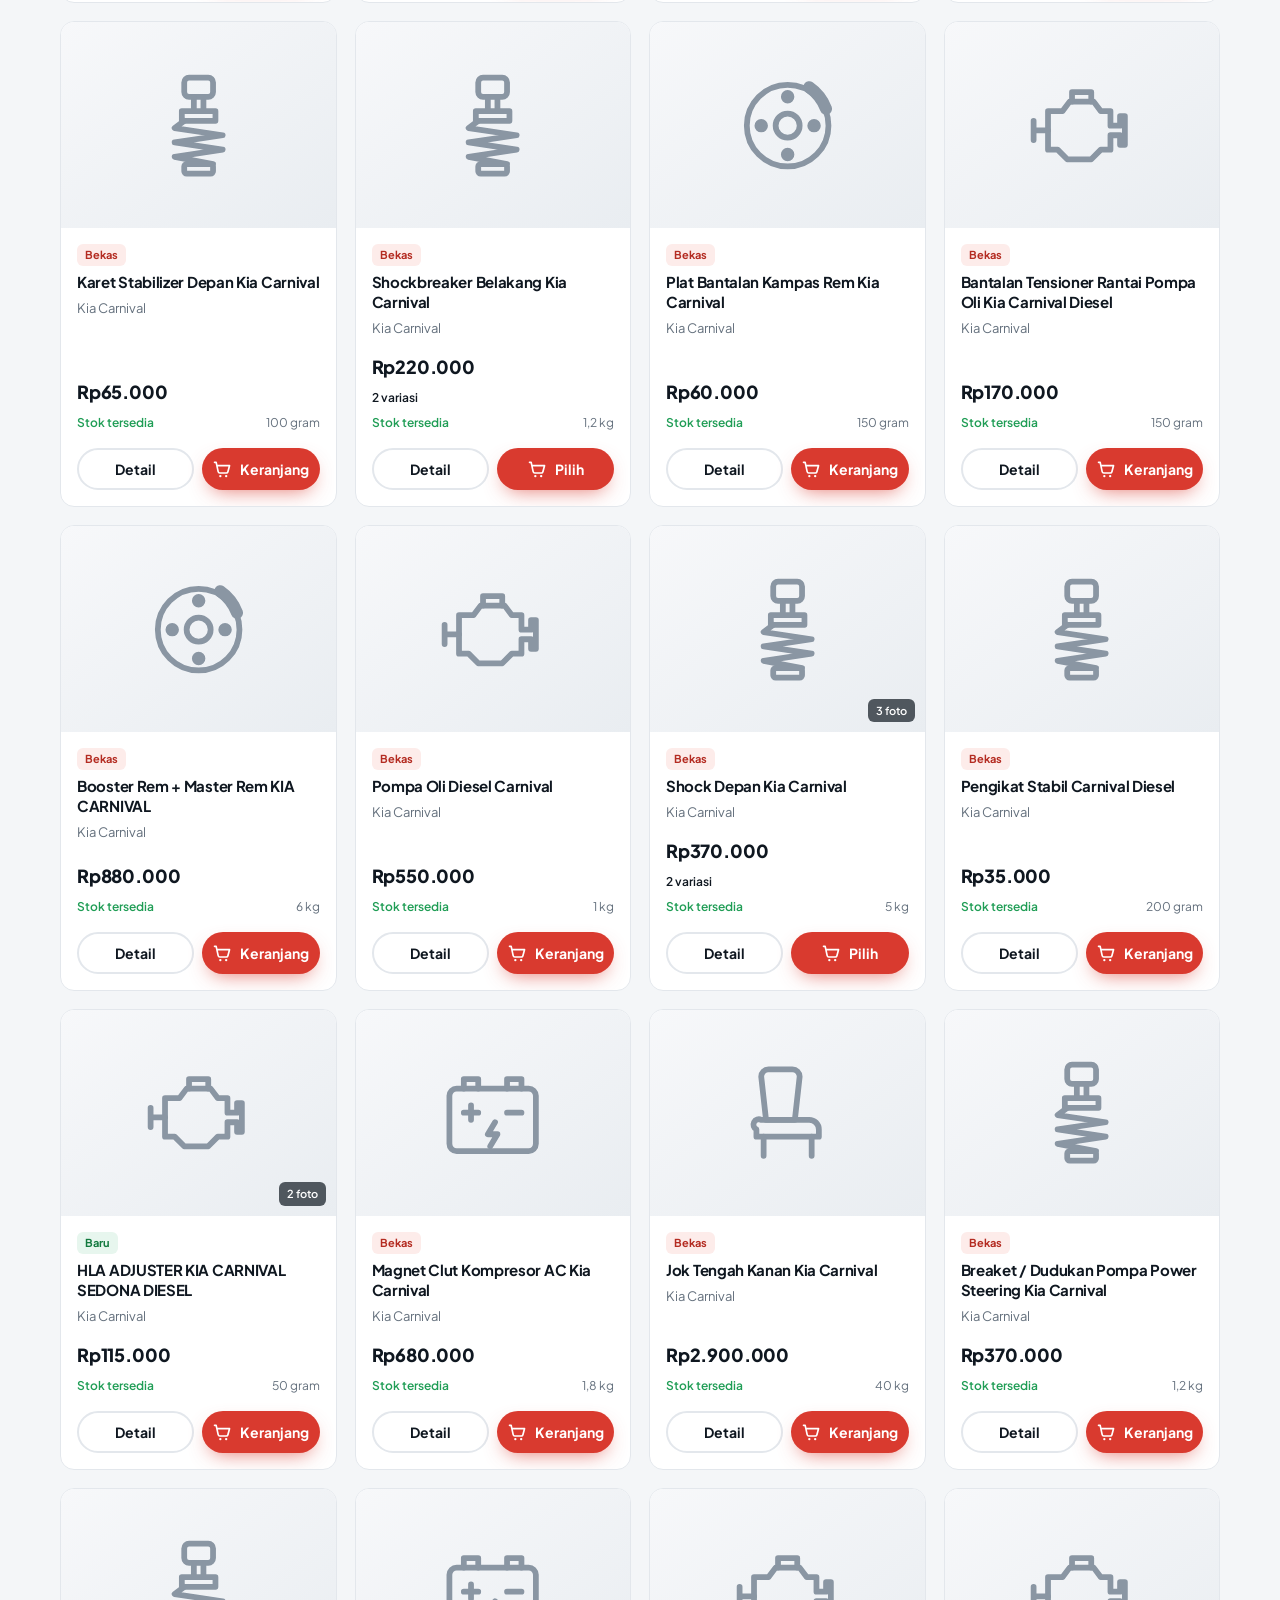
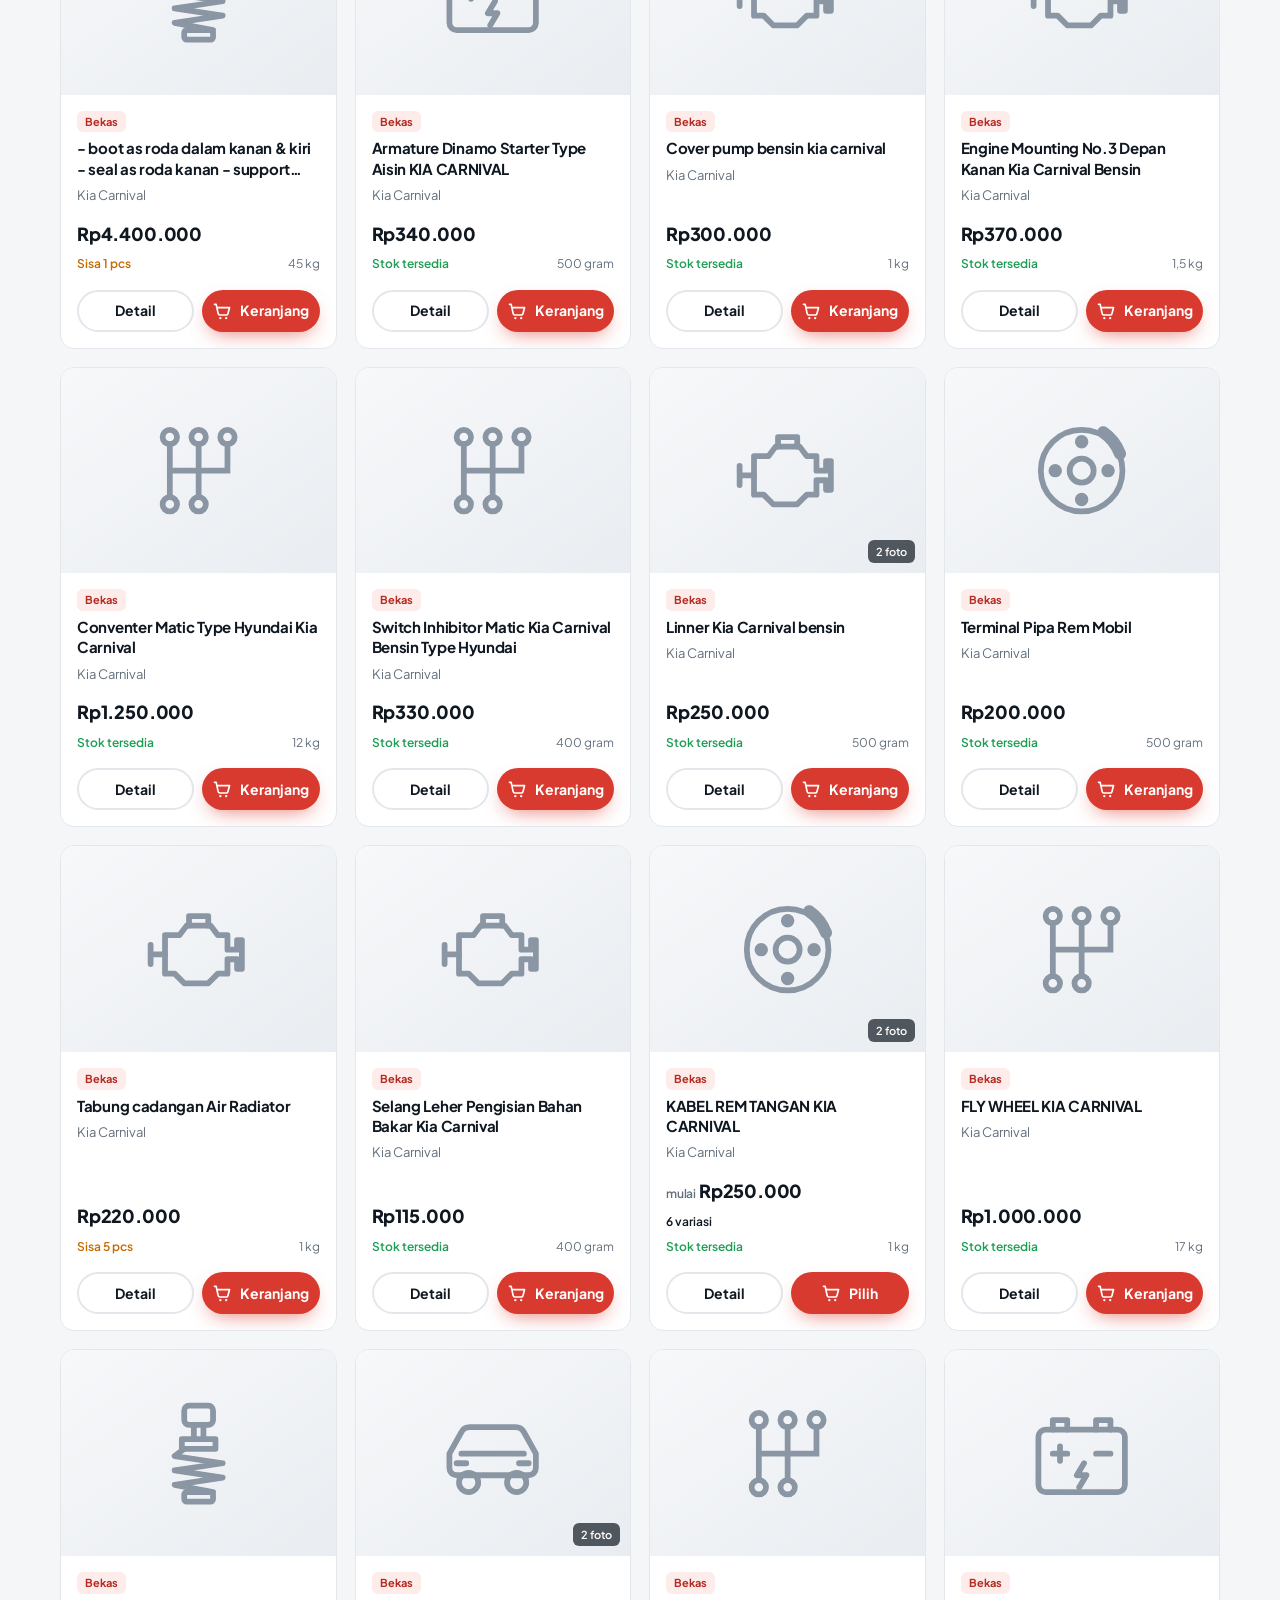
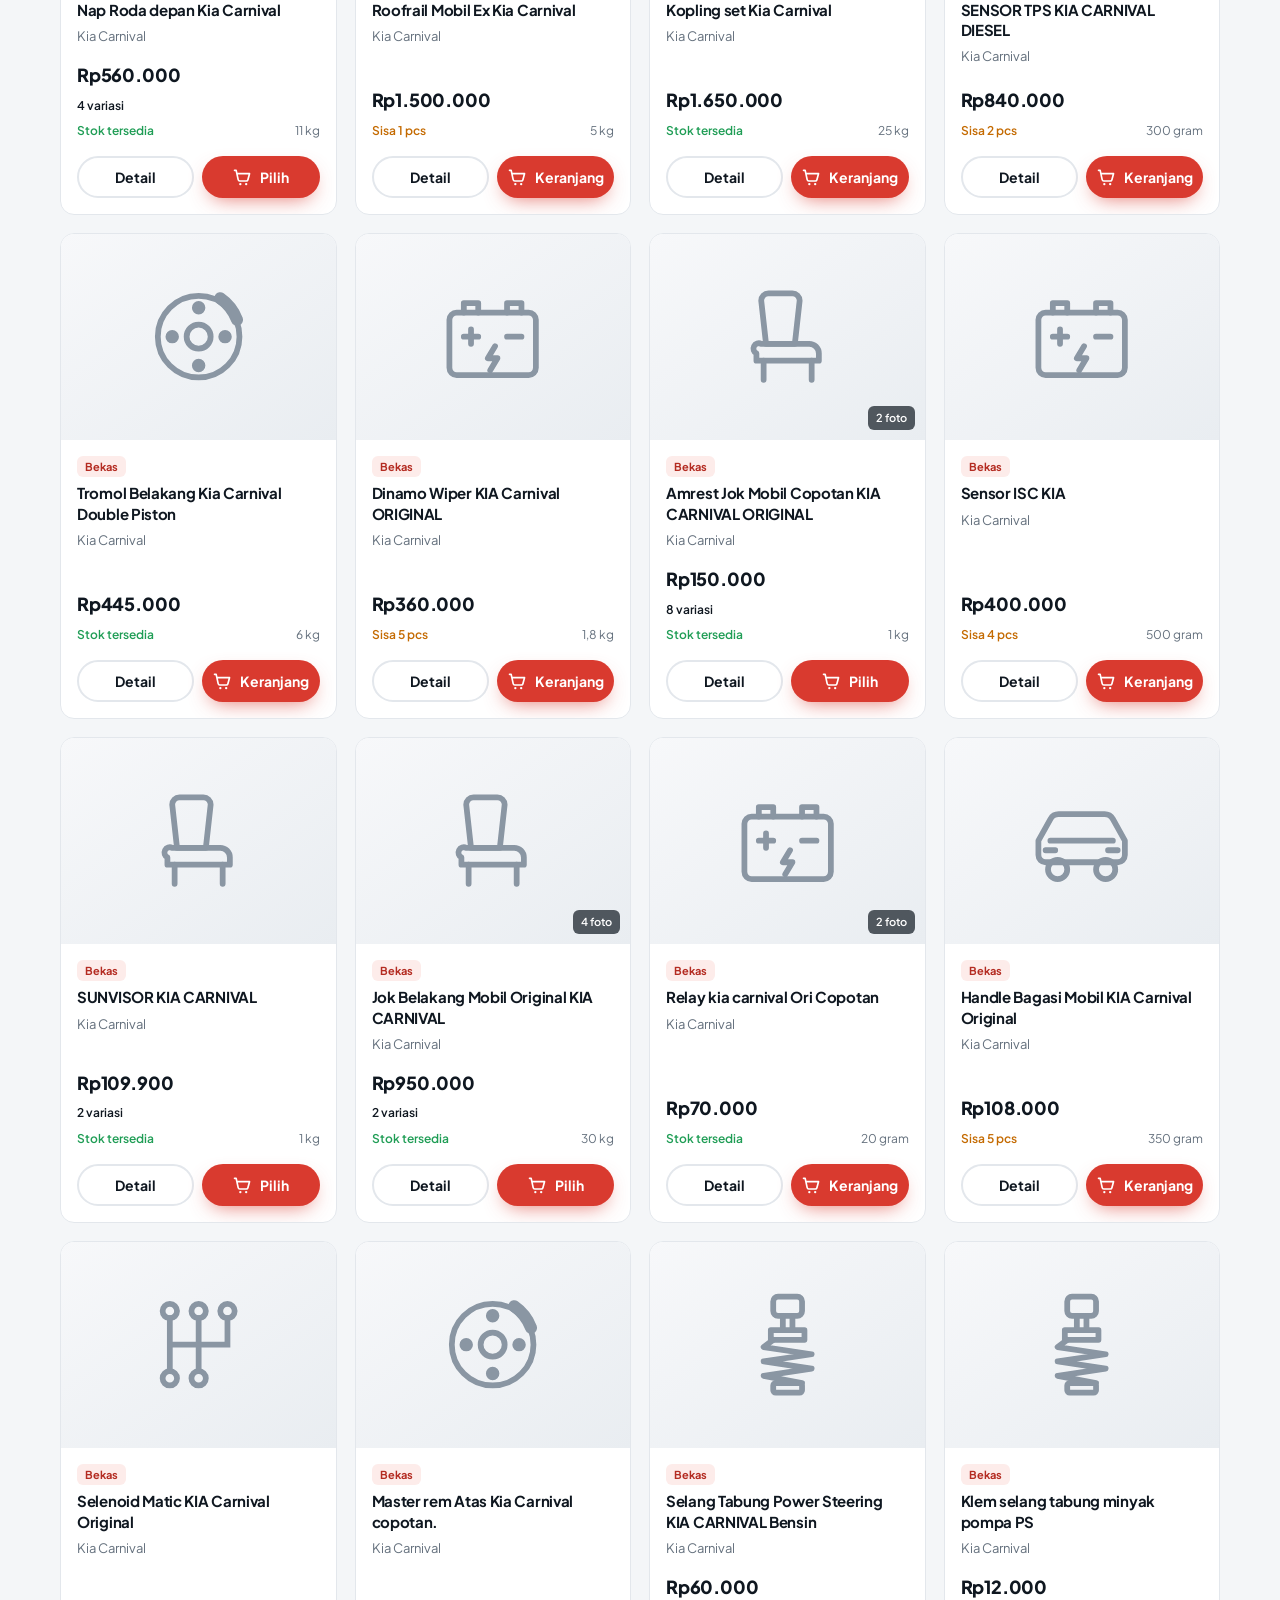
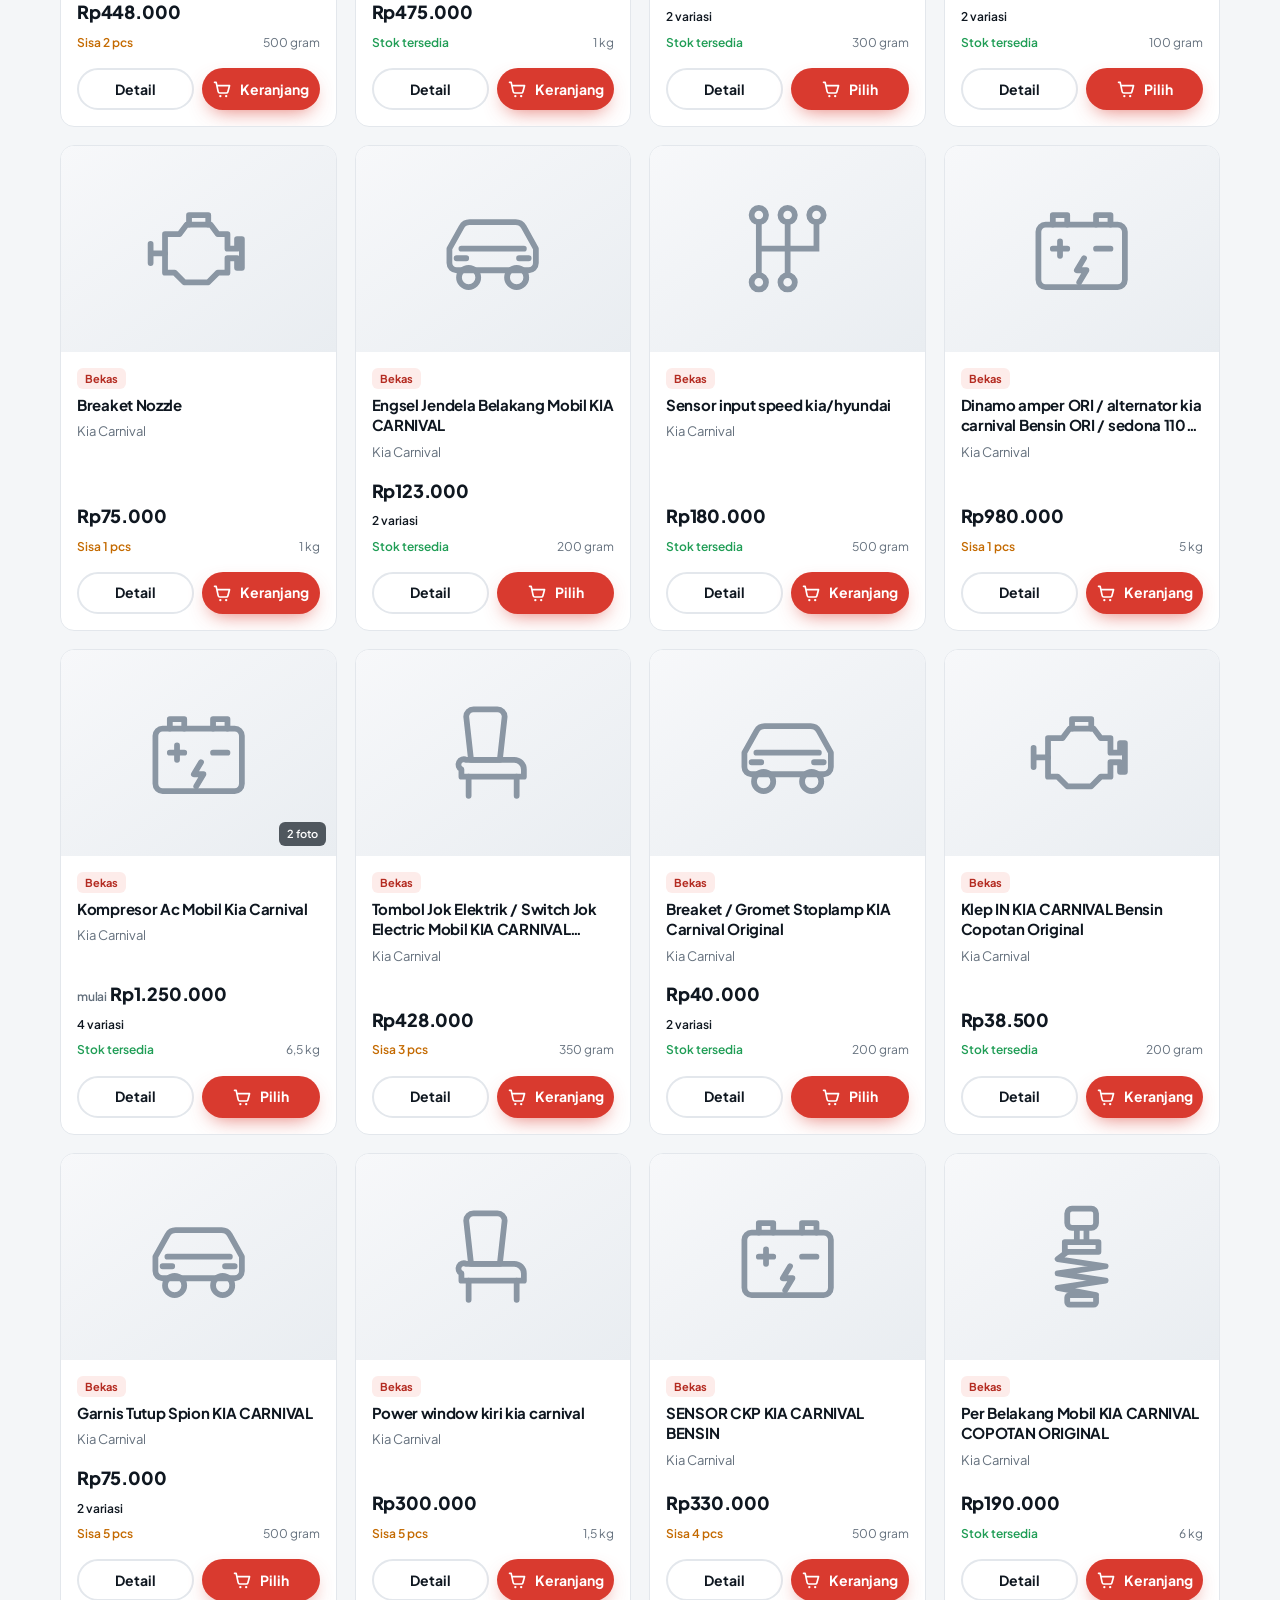
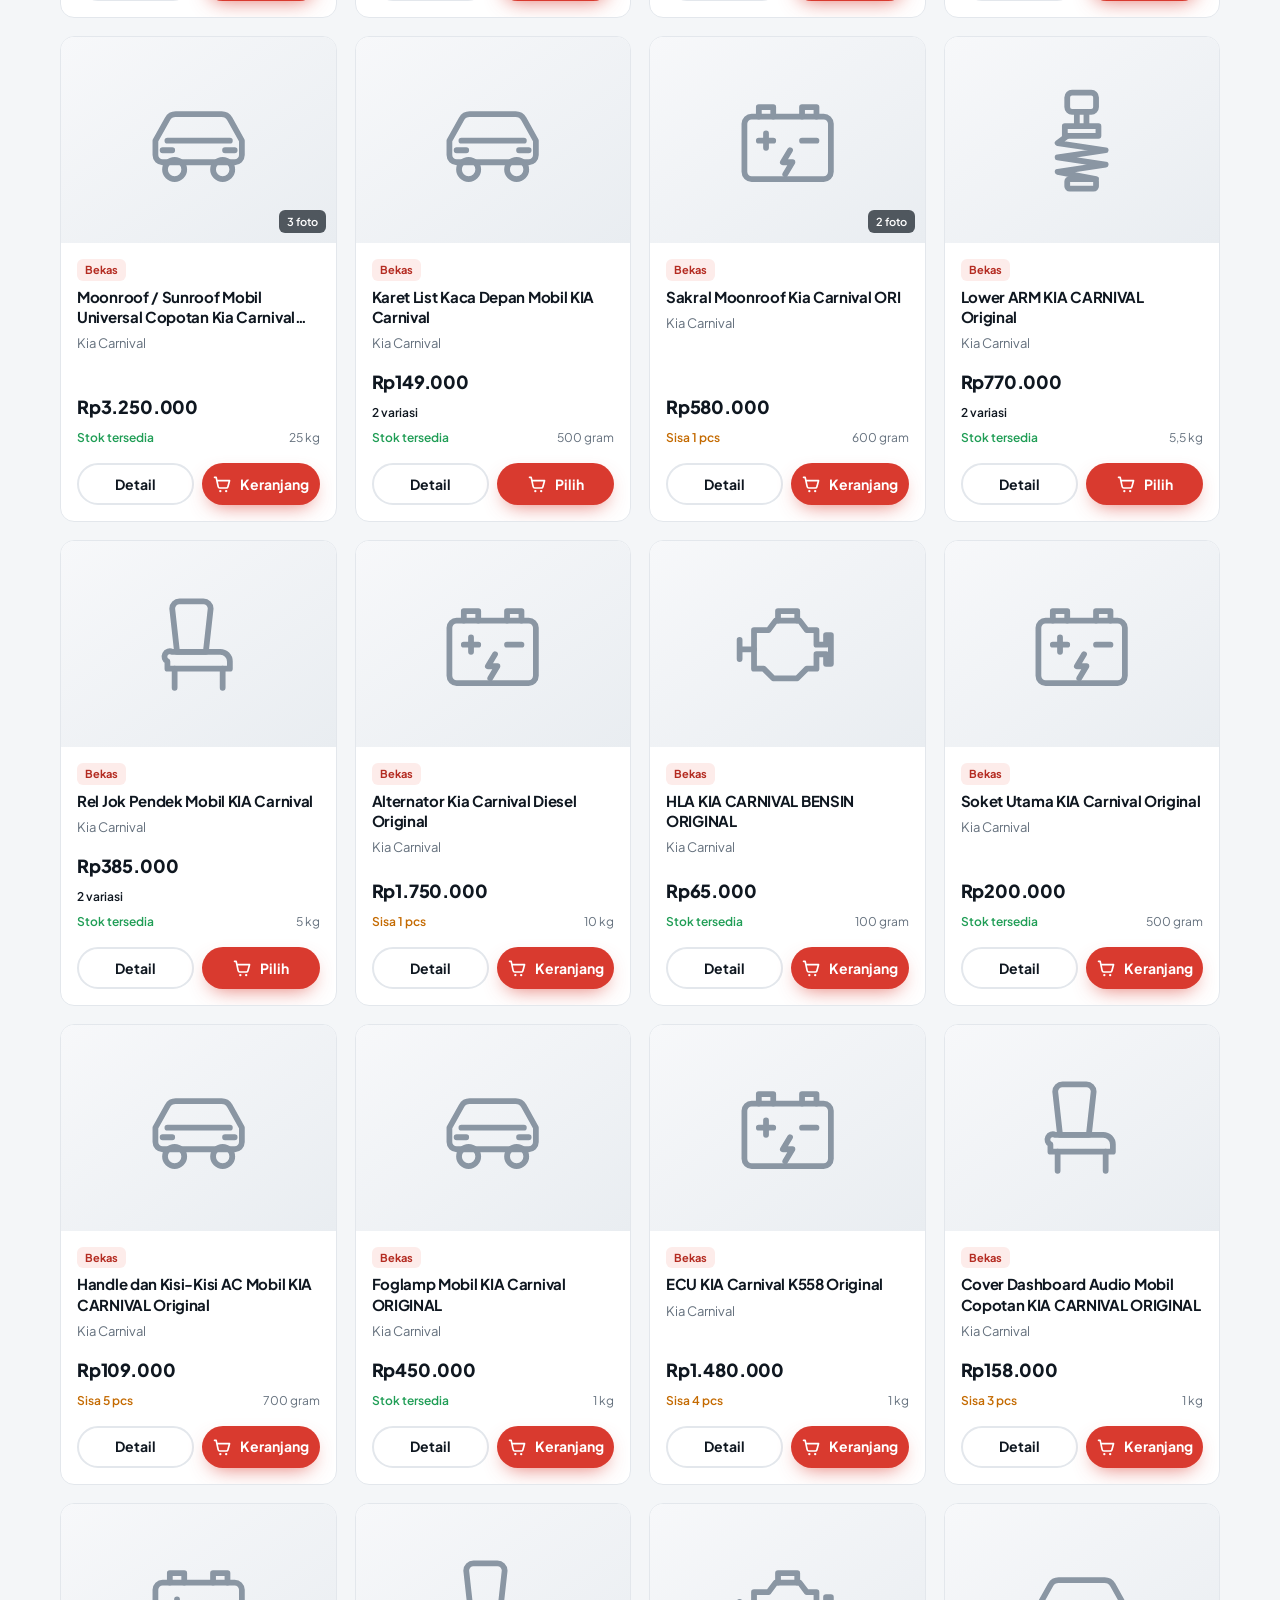
==== commit 901f8e7c: "Perbaiki garis merah ilustrasi agar tidak melewati bodi mobil Co-Authored-By: Claude Opus 5.5 <norep" ====
--- a/index.html
+++ b/index.html
@@ -96,7 +96,7 @@
             <path d="M32 152h451v24c0 6-4 10-10 10H42c-6 0-10-4-10-10z" fill="url(#carLower)"/>
             <path d="M88 168h276" stroke="#2c3743" stroke-width="5" stroke-linecap="round"/>
             <!-- garis aksen merah -->
-            <path d="M40 111h330l60 0" stroke="#e8483d" stroke-width="3" opacity=".9"/>
+            <path d="M41 111H384" stroke="#e8483d" stroke-width="3" opacity=".9"/>
             <!-- bingkai kaca -->
             <path d="M70 57c4-5 9-7 15-7l212 1c8 0 14 3 19 8l74 49c-2 1-5 1-8 1H58c-5 0-8-5-5-9z" fill="#141b23"/>
             <!-- jendela -->
